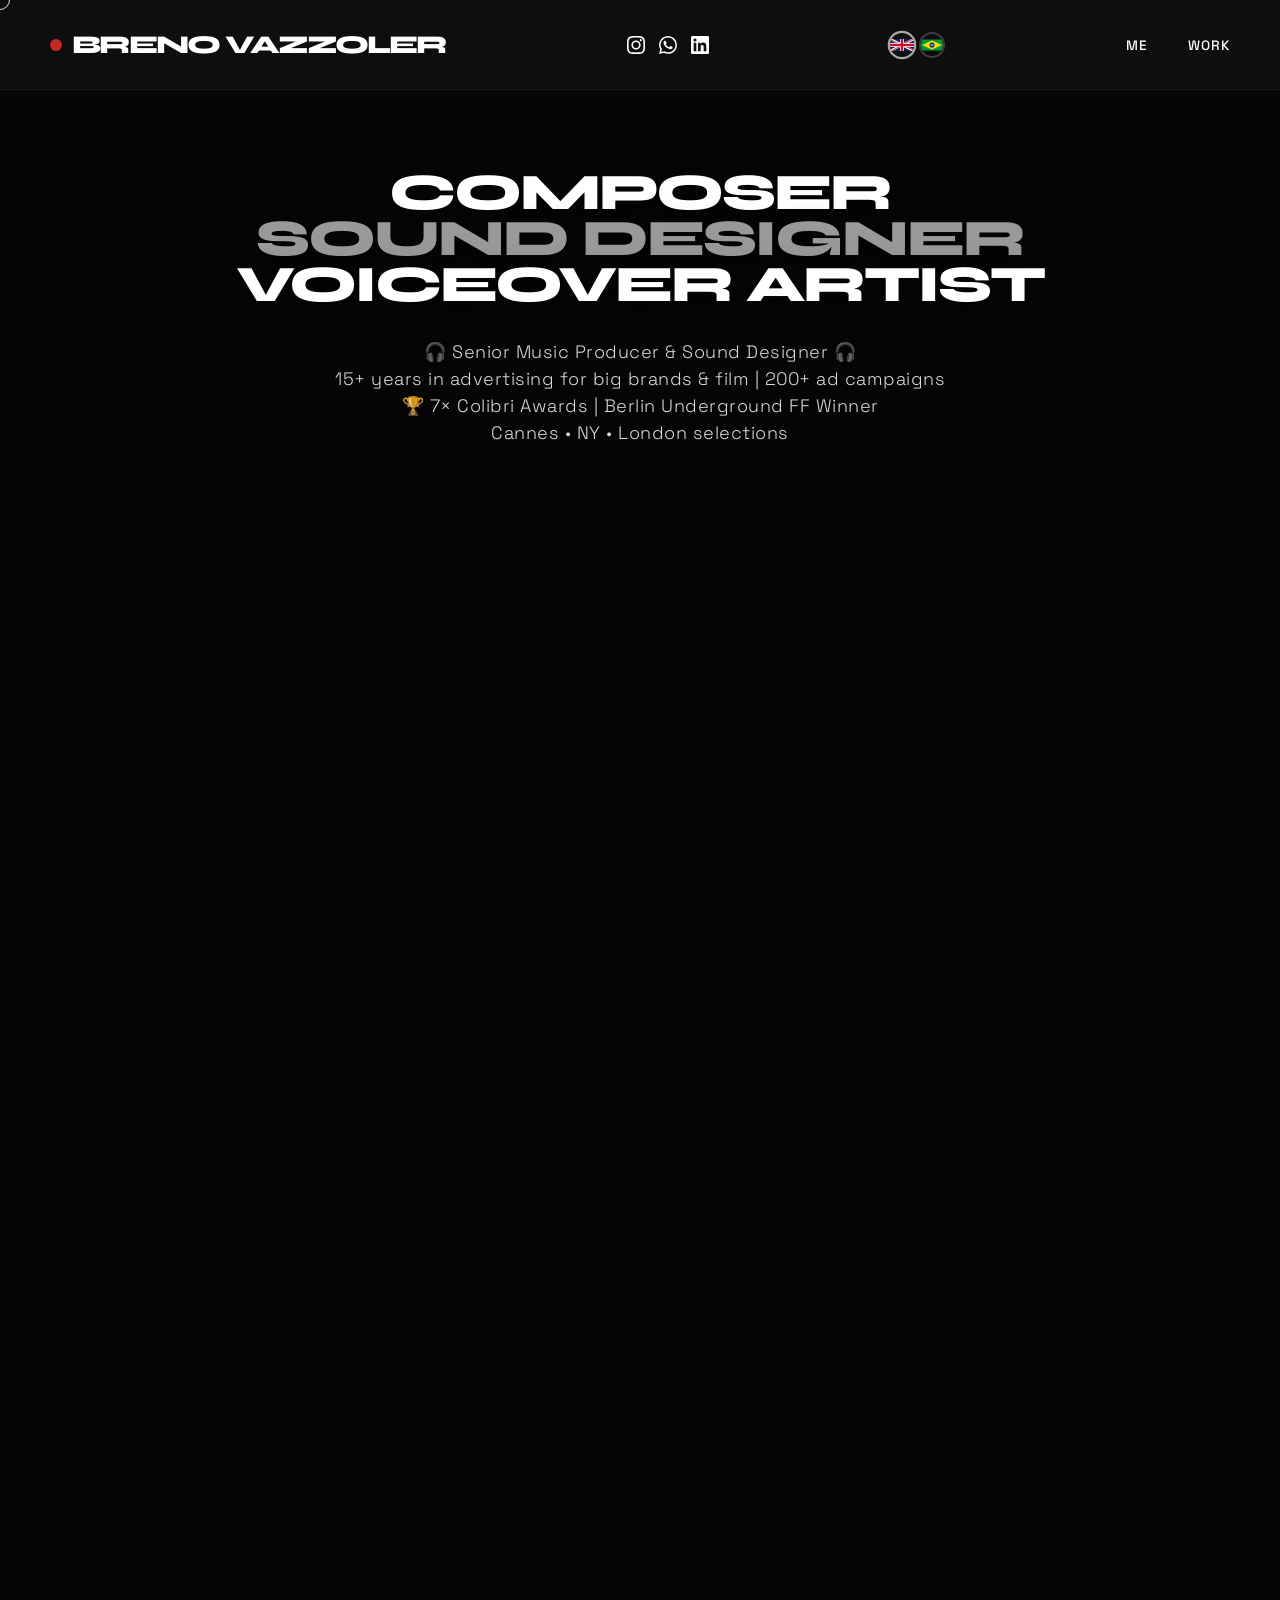
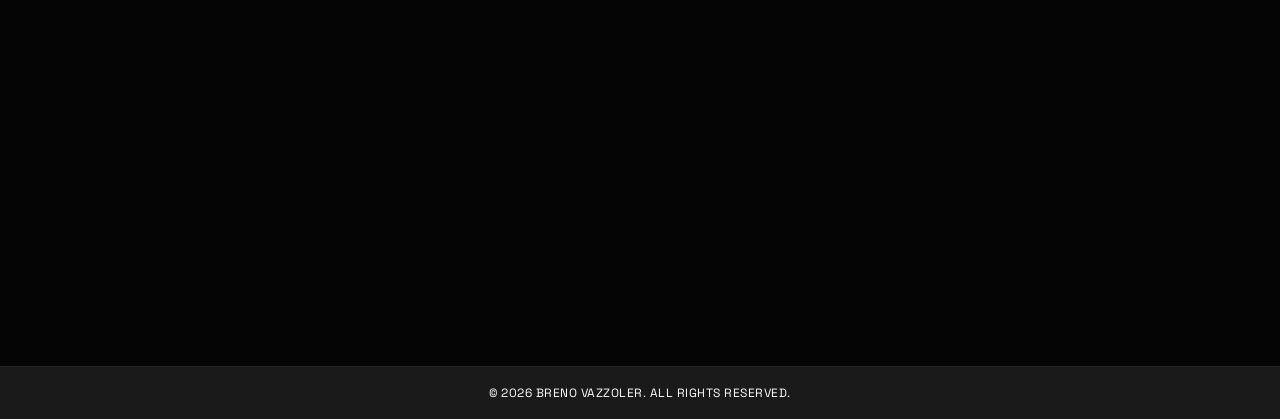
==== index.html @ ad1e0379 "3" ====
<!DOCTYPE html>
<html lang="pt-BR">

<head>
<meta charset="UTF-8">
<meta name="viewport" content="width=device-width, initial-scale=1.0">
<meta name="referrer" content="strict-origin-when-cross-origin">
<title>BRENO VAZZOLER | Work</title>


<!-- GOOGLE FONTS -->
<link rel="preconnect" href="https://fonts.googleapis.com">
<link rel="preconnect" href="https://fonts.gstatic.com" crossorigin>
<link href="https://fonts.googleapis.com/css2?family=Doto:wght@400;500;600;700&family=Space+Grotesk:wght@300;400;500&family=Syne:wght@700;800&display=swap" rel="stylesheet">

<style>

:root {
  --bg-dark: #050505;
  --bg-card: #000000;
  --primary: #AAAAAA;
  --primary-dim: #444444;
  --text-main: #f0f0f0;
  --text-muted: #888;
  --font-display: 'Syne', sans-serif;
  --font-body: 'Space Grotesk', sans-serif;
  --font-special: 'Doto', sans-serif;
  --cursor-size: 20px;
  --header-height: 90px;
  --section-gap: 80px;
}

* {
  margin: 0;
  padding: 0;
  box-sizing: border-box;
}

html { scroll-behavior: smooth; }

/* --- LOADING SCREEN --- */
#loader-screen {
  position: fixed;
  top: 0;
  left: 0;
  width: 100vw;
  height: 100vh;
  background-color: var(--bg-dark);
  z-index: 10000;
  display: flex;
  flex-direction: column;
  justify-content: center;
  align-items: center;
  gap: 20px;
  transition: opacity 0.6s ease, visibility 0.6s ease;
}

#loader-screen.hidden {
  opacity: 0;
  visibility: hidden;
  pointer-events: none;
}

.loader-title {
  font-family: var(--font-display);
  font-weight: 800;
  font-size: 2.2rem;
  letter-spacing: -1px;
  text-transform: uppercase;
  color: #ffffff;
  display: flex;
  align-items: center;
  gap: 12px;
}

.loader-sub {
  font-family: var(--font-body);
  font-size: 0.85rem;
  color: var(--text-muted);
  text-transform: uppercase;
  letter-spacing: 3px;
}

.loader-bar-wrap {
  width: 180px;
  height: 2px;
  background: rgba(255, 255, 255, 0.1);
  border-radius: 2px;
  overflow: hidden;
  position: relative;
  margin-top: 10px;
}

.loader-bar-fill {
  position: absolute;
  top: 0; left: 0;
  height: 100%;
  width: 100%;
  background: var(--primary);
  transform: translateX(-100%);
  animation: loaderProgress 1.5s ease-in-out infinite;
}

@keyframes loaderProgress {
  0% { transform: translateX(-100%); }
  50% { transform: translateX(0%); }
  100% { transform: translateX(100%); }
}

.hero-role-link {
  color: inherit;
  text-decoration: none;
  transition: color 0.3s ease, transform 0.3s ease;
  display: inline-block;
  cursor: pointer;
}
.hero-role-link:hover {
  color: var(--primary);
  transform: scale(1.05);
}
.hero-role-link.h1-alt:hover {
  color: var(--primary);
}


body {
  font-family: var(--font-body);
  background-color: var(--bg-dark);
  color: var(--text-main);
  overflow-x: hidden;
  -webkit-font-smoothing: antialiased;
}

/* --- CUSTOM CURSOR --- */
.cursor {
  position: fixed;
  top: 0; left: 0;
  width: var(--cursor-size);
  height: var(--cursor-size);
  border: 1px solid var(--text-main);
  border-radius: 50%;
  pointer-events: none;
  z-index: 9999;
  transform: translate(-50%, -50%);
  transition: width 0.3s, height 0.3s, background-color 0.3s;
  mix-blend-mode: difference;
}

.cursor.hovered {
  width: 60px; height: 60px;
  background-color: var(--text-main);
  border-color: transparent;
}

/* --- FLUID BACKGROUND CANVAS --- */
#hero {
  position: relative;
  overflow: hidden;
}
#fluid-canvas {
  position: absolute;
  top: 0; left: 0;
  width: 100%; height: 100%;
  z-index: 0;
  opacity: 0.6;
  filter: blur(60px) contrast(8);
}

/* --- HEADER --- */
header {
  position: fixed;
  top: 0; width: 100%;
  height: var(--header-height);
  padding: 0 50px;
  display: flex;
  justify-content: space-between;
  align-items: center;
  z-index: 100;
  background-color: rgba(17, 17, 17, 0.85);
  backdrop-filter: blur(10px);
  -webkit-backdrop-filter: blur(10px);
  border-bottom: 1px solid rgba(255,255,255,0.05);
}

.logo-container {
  position: relative; z-index: 2;
  text-decoration: none; color: white;
  display: flex; align-items: center; gap: 10px;
}

.logo-text {
  font-family: var(--font-display);
  font-weight: 800; font-size: 1.6rem;
  letter-spacing: -2px; text-transform: uppercase;
  line-height: 1; transition: transform 0.2s ease-out;
  position: relative; color: white;
}

.rec-dot {
  width: 12px; height: 12px;
  background-color: #C62828;
  border-radius: 50%;
  display: inline-block; flex-shrink: 0;
  animation: pulse 2s infinite;
}

@keyframes pulse {
  0%   { box-shadow: 0 0 0 0 rgba(255, 31, 31, 0.7); }
  70%  { box-shadow: 0 0 0 10px rgba(255, 31, 31, 0); }
  100% { box-shadow: 0 0 0 0 rgba(255, 31, 31, 0); }
}

nav ul {
  display: flex; list-style: none; gap: 40px;
}

nav a {
  font-family: var(--font-body);
  color: white; text-decoration: none;
  font-weight: 500; font-size: 0.85rem;
  text-transform: uppercase; letter-spacing: 1px;
  position: relative;
}

nav a::before {
  content: '';
  position: absolute;
  bottom: -5px; left: 0;
  width: 0%; height: 1px;
  background: var(--primary);
  transition: width 0.3s ease;
}

nav a:hover::before { width: 100%; }

/* --- NAV DROPDOWN (Portfolio) --- */
.nav-dropdown {
  position: relative;
}
.nav-dropdown-menu {
  position: absolute;
  top: 100%;
  left: 50%;
  min-width: 220px;
  background: rgba(10, 10, 10, 0.95);
  backdrop-filter: blur(16px);
  -webkit-backdrop-filter: blur(16px);
  border: 1px solid rgba(255,255,255,0.08);
  border-radius: 8px;
  padding: 8px 0;
  opacity: 0;
  visibility: hidden;
  transform: translateX(-50%) translateY(8px);
  transition: opacity 0.3s ease, visibility 0.3s ease, transform 0.3s ease;
  z-index: 200;
}
.nav-dropdown:hover .nav-dropdown-menu,
.nav-dropdown.open .nav-dropdown-menu {
  opacity: 1;
  visibility: visible;
  transform: translateX(-50%) translateY(0);
}
.nav-dropdown-menu a {
  display: block;
  padding: 10px 20px;
  font-family: var(--font-body);
  font-size: 0.8rem;
  text-transform: uppercase;
  letter-spacing: 1px;
  color: rgba(255,255,255,0.7);
  text-decoration: none;
  transition: color 0.3s, background 0.3s;
  white-space: nowrap;
}
.nav-dropdown-menu a:hover {
  color: #fff;
  background: rgba(255,255,255,0.06);
}
.nav-dropdown-menu a::before { display: none; }

/* --- MOBILE NAV DROPDOWN --- */
.mobile-nav-dropdown {
  position: relative;
}
.mobile-nav-dropdown-trigger {
  cursor: pointer;
 }
.mobile-nav-dropdown-menu {
  max-height: 0;
  overflow: hidden;
  transition: max-height 0.4s ease;
  padding-left: 20px;
}
.mobile-nav-dropdown.open .mobile-nav-dropdown-menu {
  max-height: 300px;
}
.mobile-nav-dropdown-menu a {
  display: block;
  font-size: 1.4rem;
  padding: 8px 0;
  opacity: 0.7;
  transition: opacity 0.3s;
}
.mobile-nav-dropdown-menu a:hover {
  opacity: 1;
}

/* --- HERO SECTION --- */
#hero {
  position: relative;
  padding-top: calc(var(--header-height) + var(--section-gap));
  padding-bottom: var(--section-gap);
  width: 100%;
  display: flex;
  align-items: center;
  justify-content: center;
  z-index: 1;
}

.hero-text {
  z-index: 2; position: relative;
  text-align: center;
  max-width: 1200px;
  padding: 0 20px;
  mix-blend-mode: exclusion;
}

h1 {
  font-family: var(--font-display);
  font-size: 3.2rem; line-height: 0.9;
  font-weight: 800; text-transform: uppercase;
  color: white;
  text-shadow: 0 10px 30px rgba(0,0,0,0.5);
  transform-style: preserve-3d;
  perspective: 1000px;
  letter-spacing: -2px;
}

.h1-alt {
  color: #999999;
}

.doto-text {
  font-family: var(--font-special);
  font-size: 3.5rem; display: block;
  margin-top: 10px; color: var(--primary);
  letter-spacing: 2px; font-weight: 500;
}

.hero-sub {
  margin-top: 30px;
  font-family: var(--font-body);
  font-size: 1.125rem;
  color: rgba(255,255,255,0.85);
  font-weight: 300;
  letter-spacing: 0.5px;
  line-height: 1.5;
  text-align: center;
  text-transform: none;
}

/* --- VIDEO GRID (4 QUADRANTS) --- */
#video-grid {
  position: relative; z-index: 2;
  background: black; width: 100%;
}

.grid-container {
  display: grid;
  grid-template-columns: 1fr 1fr;
  grid-template-rows: 1fr 1fr;
  gap: 0;
  width: 100%;
}

/* Quadrant containers */
.quadrant {
  display: grid;
  overflow: hidden;
}
.quadrant-large {
  grid-template-columns: 1fr;
  grid-template-rows: 1fr;
}
.quadrant-small-grid {
  grid-template-columns: 1fr 1fr;
  grid-template-rows: 1fr 1fr;
  gap: 0;
}

.grid-item {
  position: relative;
  width: 100%;
  aspect-ratio: 16 / 9;
  background: #080808;
  overflow: hidden;
  border: none;
}

.grid-item-large { aspect-ratio: 16 / 9; }

/* Iframe styling */
.grid-item iframe,
.grid-item video {
  width: 100%; height: 100%;
  border: none;
  opacity: 0.7;
  transition: opacity 0.4s ease, transform 0.6s ease;
  filter: grayscale(100%);
  pointer-events: none;
  object-fit: cover;
}

.grid-item:hover iframe,
.grid-item:hover video {
  opacity: 1;
  filter: grayscale(0%);
  transform: scale(1.05);
}

/* Play overlay */
.play-overlay {
  position: absolute;
  top: 0; left: 0;
  width: 100%; height: 100%;
  display: flex;
  align-items: center;
  justify-content: center;
  background: rgba(0,0,0,0.3);
  opacity: 0;
  transition: opacity 0.4s ease;
  z-index: 5;
  cursor: pointer;
}

.grid-item:hover .play-overlay,
.grid-item.playing:hover .play-overlay {
  opacity: 1;
}

.grid-item.playing .play-overlay {
  opacity: 0;
  pointer-events: none;
}

.grid-item.playing:hover .play-overlay {
  opacity: 0;
  pointer-events: none;
}

/* Video controls — only visible after play click */
.video-controls {
  position: absolute;
  bottom: 0; left: 0;
  width: 100%;
  display: flex;
  align-items: center;
  gap: 6px;
  padding: 6px 10px;
  background: linear-gradient(transparent, rgba(0,0,0,0.85));
  z-index: 6;
  opacity: 0;
  pointer-events: none;
  transition: opacity 0.4s ease;
  box-sizing: border-box;
}

/* --- VIDEO FULLSCREEN OVERLAY --- */
.video-fullscreen-overlay {
  position: fixed;
  top: 0; left: 0;
  width: 100vw; height: 100vh;
  background: rgba(0, 0, 0, 0.92);
  z-index: 9999;
  display: flex;
  align-items: center;
  justify-content: center;
  opacity: 0;
  visibility: hidden;
  transition: opacity 0.5s ease, visibility 0.5s ease;
  backdrop-filter: blur(8px);
  -webkit-backdrop-filter: blur(8px);
}

.video-fullscreen-overlay.active {
  opacity: 1;
  visibility: visible;
}

.video-fullscreen-overlay video {
  max-width: 95vw;
  max-height: 90vh;
  width: auto;
  height: auto;
  aspect-ratio: 16 / 9;
  object-fit: contain;
  filter: none;
  opacity: 1;
  transform: none;
  border-radius: 8px;
  box-shadow: 0 0 60px rgba(0,0,0,0.8);
}

.video-fullscreen-controls {
  position: absolute;
  bottom: 30px;
  left: 50%;
  transform: translateX(-50%);
  display: flex;
  align-items: center;
  gap: 12px;
  padding: 10px 20px;
  background: rgba(0,0,0,0.7);
  border-radius: 50px;
  z-index: 10000;
}

.video-fullscreen-controls .vc-btn {
  background: none;
  border: none;
  cursor: pointer;
  display: flex;
  align-items: center;
  justify-content: center;
}

.video-fullscreen-controls .vc-time {
  color: #fff;
  font-size: 0.85rem;
  font-family: var(--font-body);
  min-width: 40px;
}

.video-fullscreen-controls .vc-progress {
  width: 200px;
  height: 4px;
  background: rgba(255,255,255,0.2);
  border-radius: 2px;
  cursor: pointer;
  position: relative;
}

.video-fullscreen-controls .vc-progress-bar {
  width: 100%;
  height: 100%;
  border-radius: 2px;
  overflow: hidden;
}

.video-fullscreen-controls .vc-progress-fill {
  height: 100%;
  background: #fff;
  border-radius: 2px;
  width: 0%;
  transition: width 0.1s linear;
}

.video-fullscreen-close {
  position: absolute;
  top: 20px;
  right: 25px;
  width: 44px;
  height: 44px;
  background: rgba(255,255,255,0.1);
  border: 1px solid rgba(255,255,255,0.2);
  border-radius: 50%;
  display: flex;
  align-items: center;
  justify-content: center;
  cursor: pointer;
  z-index: 10001;
  transition: background 0.3s ease;
}

.video-fullscreen-close:hover {
  background: rgba(255,255,255,0.25);
}

.video-fullscreen-close svg {
  width: 20px;
  height: 20px;
}

.video-fullscreen-info {
  position: absolute;
  top: 20px;
  left: 25px;
  z-index: 10001;
}

.video-fullscreen-info .grid-title {
  color: #fff;
  font-family: var(--font-display);
  font-size: 1.2rem;
  font-weight: 600;
}

.video-fullscreen-info .grid-cat {
  color: rgba(255,255,255,0.5);
  font-size: 0.8rem;
  margin-top: 4px;
}

@media (max-width: 600px) {
  .video-fullscreen-controls .vc-progress {
    width: 120px;
  }
  .video-fullscreen-overlay video {
    max-width: 100vw;
    max-height: 80vh;
    border-radius: 0;
  }
}

/* --- ABOUT SECTION --- */
.about-section {
  padding: 80px 40px;
  background: #0a0a0a;
}

.about-container {
  max-width: 1200px;
  margin: 0 auto;
  display: flex;
  align-items: center;
  gap: 50px;
}

.about-photo {
  flex-shrink: 0;
  width: 280px;
}

.about-photo img {
  width: 100%;
  border-radius: 16px;
  display: block;
  filter: grayscale(40%);
  transition: filter 0.5s ease;
}

.about-photo img:hover {
  filter: grayscale(0%);
}

.about-text {
  flex: 1;
  color: #bbb;
  font-family: var(--font-body);
  font-size: 0.95rem;
  line-height: 1.75;
}

.about-text p {
  margin-bottom: 18px;
}

.about-text p:first-child {
  color: #fff;
  font-family: var(--font-display);
  font-size: 1.4rem;
  font-weight: 600;
  margin-bottom: 24px;
}

@media (max-width: 900px) {
  .about-container {
    flex-direction: column;
    align-items: center;
    text-align: center;
    gap: 30px;
    padding: 0;
  }
  .about-photo {
    width: 220px;
  }
  .about-text p:first-child {
    font-size: 1.2rem;
  }
}

@media (max-width: 600px) {
  .about-section {
    padding: 50px 20px;
  }
  .about-photo {
    width: 180px;
  }
  .about-text {
    font-size: 0.88rem;
  }
}

.grid-item.playing .video-controls,
.grid-item.playing:hover .video-controls {
  opacity: 1;
  pointer-events: auto;
}

.vc-btn {
  background: none;
  border: none;
  cursor: pointer;
  padding: 2px;
  display: flex;
  align-items: center;
  justify-content: center;
  flex-shrink: 0;
}

.vc-time {
  font-family: 'Helvetica Neue', Helvetica, Arial, sans-serif;
  font-size: 11px;
  color: #ccc;
  white-space: nowrap;
  min-width: 32px;
  flex-shrink: 0;
  user-select: none;
}

.vc-progress {
  flex: 1;
  height: 20px;
  display: flex;
  align-items: center;
  cursor: pointer;
}

.vc-progress-bar {
  width: 100%;
  height: 4px;
  background: rgba(255,255,255,0.25);
  border-radius: 2px;
  overflow: hidden;
  transition: height 0.15s ease;
}

.vc-progress:hover .vc-progress-bar {
  height: 6px;
}

.vc-progress-fill {
  height: 100%;
  width: 0%;
  background: #fff;
  border-radius: 2px;
  transition: width 0.1s linear;
}

.grid-info {
  position: absolute;
  bottom: 0; left: 0;
  width: 100%;
  padding: 20px;
  background: linear-gradient(to top, rgba(0,0,0,0.9), transparent);
  opacity: 0;
  transform: translateY(10px);
  transition: all 0.3s ease;
  pointer-events: none;
  z-index: 10;
}

.grid-item:hover .grid-info {
  opacity: 1;
  transform: translateY(0);
}

.grid-title {
  font-family: var(--font-display);
  color: white;
  font-size: 1.2rem;
  text-transform: uppercase;
}

.grid-cat {
  font-family: var(--font-body);
  color: var(--primary);
  font-size: 0.8rem;
  text-transform: uppercase;
  margin-top: 5px;
}


/* --- CONTACT FORM SECTION --- */
#contact {
  padding: 100px 10% 60px;
  background: #000000;
  position: relative; z-index: 2;
  border-top: 1px solid #111;
}

.contact-form-container {
  max-width: 600px;
  margin: 0 auto;
}

.contact-form-container h2 {
  font-family: var(--font-special);
  font-size: 4rem;
  margin-bottom: 50px;
  text-align: center;
  text-transform: uppercase;
  letter-spacing: -1px;
  color: var(--primary);
}

.contact-info {
  display: flex;
  justify-content: center;
  gap: 60px;
  margin-bottom: 50px;
  flex-wrap: wrap;
}

.contact-card { text-align: center; }

.contact-card .contact-name {
  font-family: var(--font-display);
  font-weight: 800; font-size: 1.2rem;
  text-transform: uppercase;
  color: white; letter-spacing: -0.5px;
}

.contact-card .contact-role {
  font-family: var(--font-display);
  font-weight: 700; font-size: 0.85rem;
  text-transform: uppercase;
  color: var(--primary);
  letter-spacing: 1px; margin-top: 4px;
}

.contact-card .contact-detail {
  font-family: var(--font-body);
  font-weight: 400; font-size: 0.9rem;
  color: rgba(255,255,255,0.7);
  margin-top: 6px; line-height: 1.6;
}

.contact-card .contact-detail a {
  color: rgba(255,255,255,0.7);
  text-decoration: none; transition: color 0.3s;
}

.contact-card .contact-detail a:hover { color: white; }

.form-group { margin-bottom: 20px; }

.form-input, .form-textarea {
  width: 100%;
  background: #111;
  border: 1px solid #333;
  color: white;
  padding: 15px 20px;
  font-family: var(--font-body);
  font-size: 1rem;
  transition: all 0.3s;
  outline: none;
}

.form-input:focus, .form-textarea:focus {
  border-color: var(--primary);
  background: #0a0a0a;
}

.form-textarea {
  resize: vertical;
  min-height: 150px;
}

.btn-submit {
  width: 100%;
  padding: 18px;
  background: transparent;
  border: 1px solid var(--primary);
  color: white;
  font-family: var(--font-display);
  font-size: 1.1rem;
  text-transform: uppercase;
  letter-spacing: 2px;
  cursor: pointer;
  transition: all 0.3s;
  margin-top: 10px;
}

.btn-submit:hover {
  background: var(--primary);
  color: black;
  box-shadow: 0 0 30px var(--primary-dim);
}

/* --- VOICEOVER / AUDIO PLAYER --- */
#voiceover {
  padding: 100px 10% 80px;
  background: #111111;
  position: relative; z-index: 2;
}

.voiceover-container {
  max-width: 900px;
  margin: 0 auto;
}

.section-title {
  font-family: var(--font-display);
  font-size: 3rem;
  font-weight: 800;
  color: #fff;
  text-transform: uppercase;
  letter-spacing: -1px;
  margin-bottom: 50px;
  text-align: center;
}

.title-alt {
  color: var(--primary);
}

.audio-player-list {
  display: flex;
  flex-direction: column;
  gap: 0;
}

.audio-track {
  display: flex;
  align-items: center;
  gap: 16px;
  padding: 16px 20px;
  border-bottom: 1px solid rgba(255,255,255,0.06);
  transition: background 0.3s ease;
  cursor: pointer;
  position: relative;
}

.audio-track:hover {
  background: rgba(255,255,255,0.04);
}

.audio-track.playing {
  background: rgba(255,255,255,0.06);
}

.audio-track-number {
  font-family: var(--font-display);
  font-size: 0.8rem;
  color: rgba(255,255,255,0.3);
  min-width: 28px;
  font-weight: 600;
}

.audio-track.playing .audio-track-number {
  color: var(--primary);
}

.audio-track-info {
  flex: 1;
  min-width: 0;
}

.audio-track-title {
  font-family: var(--font-display);
  font-size: 1rem;
  font-weight: 600;
  color: #fff;
  white-space: nowrap;
  overflow: hidden;
  text-overflow: ellipsis;
  transition: color 0.3s ease;
}

.audio-track:hover .audio-track-title {
  color: var(--primary);
}

.audio-track.playing .audio-track-title {
  color: var(--primary);
}

.audio-track-cat {
  font-size: 0.75rem;
  color: rgba(255,255,255,0.4);
  margin-top: 2px;
}

.audio-track-controls {
  flex-shrink: 0;
}

.audio-btn-play {
  background: none;
  border: none;
  cursor: pointer;
  display: flex;
  align-items: center;
  justify-content: center;
  width: 36px;
  height: 36px;
  border-radius: 50%;
  transition: background 0.3s ease, transform 0.2s ease;
}

.audio-btn-play:hover {
  background: rgba(255,255,255,0.1);
  transform: scale(1.1);
}

.audio-track-progress-wrap {
  flex: 0 0 160px;
}

.audio-track-progress-bar {
  width: 100%;
  height: 3px;
  background: rgba(255,255,255,0.1);
  border-radius: 2px;
  overflow: hidden;
  cursor: pointer;
}

.audio-track-progress-fill {
  height: 100%;
  background: var(--primary);
  border-radius: 2px;
  width: 0%;
  transition: width 0.1s linear;
}

.audio-track-time {
  font-size: 0.75rem;
  color: rgba(255,255,255,0.4);
  min-width: 38px;
  text-align: right;
  font-variant-numeric: tabular-nums;
}

/* Demoreel section anchor */
#demoreel {
  scroll-margin-top: var(--header-height);
}

@media (max-width: 768px) {
  #voiceover {
    padding: 60px 4% 50px;
  }
  #voiceover .section-title {
    font-size: 1.4rem;
    margin-bottom: 30px;
  }
  #voiceover .voiceover-container {
    max-width: 100%;
  }
  .audio-track {
    padding: 10px 10px;
    gap: 8px;
  }
  .audio-track-number {
    display: none;
  }
  .audio-track-title {
    font-size: 0.82rem;
  }
  .audio-track-cat {
    font-size: 0.65rem;
  }
  .audio-btn-play {
    width: 30px;
    height: 30px;
  }
  .audio-btn-play svg {
    width: 16px;
    height: 16px;
  }
  .audio-track-progress-wrap {
    flex: 0 0 60px;
  }
  .audio-track-progress-bar {
    height: 2px;
  }
  .audio-track-time {
    font-size: 0.65rem;
    min-width: 32px;
  }
  .hamburger {
    padding: 8px;
    min-width: 38px;
    min-height: 38px;
    gap: 5px;
  }
  .hamburger span {
    width: 22px;
    height: 2px;
  }
  .hamburger.open span:nth-child(1) { transform: translateY(7px) rotate(45deg); }
  .hamburger.open span:nth-child(3) { transform: translateY(-7px) rotate(-45deg); }
  .mobile-nav a {
    font-size: 1.4rem !important;
  }
  .mobile-nav-dropdown-menu a {
    font-size: 1rem !important;
  }
}

/* --- FOOTER --- */
footer {
  position: relative; z-index: 2;
  background: #1a1a1a;
  padding: 18px 50px;
  display: flex;
  justify-content: center;
  align-items: center;
  width: 100%;
  border-top: 1px solid rgba(255,255,255,0.05);
}

footer p {
  font-family: var(--font-body);
  font-size: 0.75rem;
  color: white;
  letter-spacing: 0.5px;
  text-transform: uppercase;
  font-weight: 400;
}

/* Header Social Icons */
.header-social {
  display: flex;
  align-items: center;
  gap: 14px;
}
.header-social a {
  color: rgba(255,255,255,0.6);
  transition: color 0.3s ease, transform 0.2s ease;
  display: flex;
  align-items: center;
  justify-content: center;
}
.header-social a:hover {
  color: var(--primary);
  transform: scale(1.15);
}

/* Language Switcher */
.lang-switch {
  display: flex;
  align-items: center;
  gap: 4px;
}
.lang-switch button {
  background: none;
  border: 2px solid rgba(255,255,255,0.2);
  border-radius: 50%;
  width: 26px;
  height: 26px;
  cursor: pointer;
  overflow: hidden;
  padding: 0;
  display: flex;
  align-items: center;
  justify-content: center;
  transition: border-color 0.3s ease, transform 0.2s ease;
}
.lang-switch button:hover,
.lang-switch button.active {
  border-color: var(--primary);
  transform: scale(1.1);
}
.lang-switch button.active {
  border-color: var(--primary);
}
.lang-switch button svg {
  width: 22px;
  height: 22px;
  border-radius: 50%;
}

/* Mobile header scaling */
@media (max-width: 900px) {
  .header-social { gap: 12px; }
  .header-social a svg { width: 16px; height: 16px; }
}
@media (max-width: 600px) {
  .logo-text { font-size: 1rem !important; letter-spacing: -1px; }
  .logo-container { gap: 6px; }
  .rec-dot { width: 8px; height: 8px; }
  .header-social { gap: 8px; }
  .header-social a svg { width: 14px; height: 14px; }
}
@media (max-width: 600px) {
  .lang-switch button {
    width: 22px;
    height: 22px;
  }
  .lang-switch button svg {
    width: 18px;
    height: 18px;
  }
}

/* Footer Social Icons */
.footer-social {
  display: flex;
  align-items: center;
  gap: 16px;
  margin-right: 20px;
}
.footer-social a {
  color: rgba(255,255,255,0.5);
  transition: color 0.3s ease;
  display: flex;
  align-items: center;
}
.footer-social a:hover {
  color: white;
}

/* --- CONTACT SECTION --- */
.contact-section {
  padding: 100px 10% 80px;
  background: #0a0a0a;
  position: relative;
  z-index: 2;
}

.contact-container {
  max-width: 700px;
  margin: 0 auto;
}

.contact-form {
  display: flex;
  flex-direction: column;
  gap: 20px;
}

.contact-row {
  display: flex;
  gap: 20px;
}

.contact-field {
  display: flex;
  flex-direction: column;
  gap: 6px;
  flex: 1;
}

.contact-field label {
  font-family: var(--font-body);
  font-size: 0.75rem;
  color: rgba(255,255,255,0.5);
  text-transform: uppercase;
  letter-spacing: 1px;
}

.contact-field input,
.contact-field textarea {
  background: rgba(255,255,255,0.05);
  border: 1px solid rgba(255,255,255,0.1);
  border-radius: 6px;
  padding: 12px 16px;
  font-family: var(--font-body);
  font-size: 0.95rem;
  color: white;
  outline: none;
  transition: border-color 0.3s ease;
  resize: vertical;
}

.contact-field input:focus,
.contact-field textarea:focus {
  border-color: var(--primary);
}

.contact-field input::placeholder,
.contact-field textarea::placeholder {
  color: rgba(255,255,255,0.25);
}

.btn-submit {
  align-self: flex-start;
  background: var(--primary);
  color: #fff;
  border: none;
  padding: 12px 36px;
  border-radius: 6px;
  font-family: var(--font-display);
  font-size: 0.9rem;
  font-weight: 700;
  text-transform: uppercase;
  letter-spacing: 1px;
  cursor: pointer;
  transition: background 0.3s ease, transform 0.2s ease;
}

.btn-submit:hover {
  background: #e63946;
  transform: translateY(-1px);
}

@media (max-width: 768px) {
  .contact-row {
    flex-direction: column;
    gap: 20px;
  }
  .header-social {
    gap: 10px;
  }
  .header-social a svg {
    width: 16px;
    height: 16px;
  }
}

/* --- SCROLL REVEAL --- */
.reveal {
  opacity: 0;
  transform: translateY(30px);
  transition: opacity 0.6s ease, transform 0.6s ease;
}

.reveal.visible {
  opacity: 1;
  transform: translateY(0);
}



/* --- HAMBURGER (mobile) --- */
.hamburger {
  display: none;
  flex-direction: column;
  gap: 6px;
  background: none;
  border: none;
  padding: 10px;
  cursor: pointer;
  z-index: 1001;
  position: relative;
  touch-action: manipulation;
  min-width: 44px;
  min-height: 44px;
  align-items: center;
  justify-content: center;
}

.hamburger span {
  display: block;
  width: 28px;
  height: 2px;
  background: white;
  transition: transform 0.3s, opacity 0.3s;
  border-radius: 2px;
}

.hamburger.open span:nth-child(1) { transform: translateY(8px) rotate(45deg); }
.hamburger.open span:nth-child(2) { opacity: 0; }
.hamburger.open span:nth-child(3) { transform: translateY(-8px) rotate(-45deg); }

/* Mobile Nav Overlay */
.mobile-nav {
  position: fixed;
  inset: 0;
  background: rgba(5, 5, 5, 0.97);
  backdrop-filter: blur(20px);
  -webkit-backdrop-filter: blur(20px);
  z-index: 999;
  display: flex;
  flex-direction: column;
  align-items: center;
  justify-content: center;
  gap: 40px;
  opacity: 0;
  visibility: hidden;
  transition: opacity 0.4s ease, visibility 0.4s ease;
}

.mobile-nav.open {
  opacity: 1;
  visibility: visible;
}

.mobile-nav a {
  font-family: var(--font-display);
  font-size: 2.5rem;
  font-weight: 800;
  text-transform: uppercase;
  color: white;
  text-decoration: none;
  letter-spacing: -1px;
  transition: color 0.3s, transform 0.3s;
  padding: 10px 20px;
}

.mobile-nav a:hover,
.mobile-nav a:active { color: var(--primary); transform: scale(1.05); }

/* --- RESPONSIVE --- */

@media (max-width: 900px) {
  header {
    padding: 16px 20px;
    padding-left: max(20px, env(safe-area-inset-left));
    padding-right: max(20px, env(safe-area-inset-right));
    z-index: 1001;
  }
  nav { display: none; }
  .hamburger { display: flex; }
  .logo-text { font-size: 1.3rem; }
  .rec-dot { width: 10px; height: 10px; }

  .hero-sub { font-size: 1rem; margin-top: 20px; }
  h1 { font-size: 2.5rem; }

  .contact-info {
    flex-direction: column;
    gap: 25px;
    align-items: center;
  }
  #contact { padding: 70px 6% 50px; }

  .mobile-nav a { font-size: 2rem; }

  .grid-container {
    grid-template-columns: 1fr;
    grid-template-rows: auto;
  }
  .quadrant-small-grid {
    grid-template-columns: 1fr 1fr;
    grid-template-rows: auto auto;
  }
}

@media (max-width: 600px) {
  header {
    padding: 14px 16px;
    padding-left: max(16px, env(safe-area-inset-left));
    padding-right: max(16px, env(safe-area-inset-right));
  }

  #hero {
    padding-top: calc(var(--header-height) + 40px);
    padding-bottom: 40px;
  }
  h1 { font-size: 1.8rem; }
  .hero-sub { font-size: 0.8rem; margin-top: 15px; }

  .contact-form-container h2 { font-size: 4rem; }

  .contact-card .contact-name { font-size: 1.2rem; }
  .contact-card .contact-role { font-size: 0.85rem; }
  .contact-card .contact-detail { font-size: 0.9rem; }

  .form-input, .form-textarea {
    padding: 14px 16px;
    font-size: 16px;
  }

  .btn-submit {
    padding: 16px;
    touch-action: manipulation;
    min-height: 52px;
  }

  #contact {
    padding: 60px 5% 40px;
    padding-bottom: max(40px, env(safe-area-inset-bottom));
  }

  .mobile-nav a { font-size: 1.8rem; }
  .mobile-nav { gap: 30px; }

  .quadrant-small-grid {
    grid-template-columns: 1fr;
    grid-template-rows: auto;
  }
}

@media (max-width: 380px) {
}

@media (prefers-reduced-motion: reduce) {
  .rec-dot { animation: none; }
  .mobile-nav { transition: none; }
  .hamburger span { transition: none; }
}

/* Touch device improvements */
@media (hover: none) and (pointer: coarse) {
  .grid-item iframe, .grid-item video { opacity: 0.85; filter: grayscale(60%); }
  .grid-info { opacity: 1; transform: translateY(0); }
  .btn-submit:active { background: var(--primary); color: black; }
  .form-input, .form-textarea { font-size: 16px; }
  nav a::before { display: none; }
}

</style>
</head>

<body>

<!-- LOADING SCREEN -->
<div id="loader-screen">
  <div class="loader-title">
    <span class="rec-dot"></span>
    BRENO VAZZOLER
  </div>
  <div class="loader-sub" data-i18n="loader_text">Loading Experience...</div>
  <div class="loader-bar-wrap">
    <div class="loader-bar-fill"></div>
  </div>
</div>

<div class="cursor" id="cursor"></div>

<!-- Mobile Nav Overlay -->
<nav class="mobile-nav" id="mobile-nav" aria-label="Navegação mobile">
  <a href="#about" onclick="closeMobileNav()" data-i18n="nav_me">ME</a>
  <div class="mobile-nav-dropdown">
    <a href="#" class="mobile-nav-dropdown-trigger" onclick="this.parentElement.classList.toggle('open'); return false;" data-i18n="nav_work">WORK</a>
    <div class="mobile-nav-dropdown-menu">
      <a href="#video-grid" onclick="closeMobileNav()" data-i18n="nav_soundtrack">Original Soundtrack</a>
      <a href="#voiceover" onclick="closeMobileNav()" data-i18n="nav_voiceover">Voiceover</a>
      <a href="#demoreel" onclick="closeMobileNav()" data-i18n="nav_sounddesign">Sound Design</a>
    </div>
  </div>
</nav>

<header>
  <a href="index.html" class="logo-container" data-hover id="logo-link">
    <span class="rec-dot"></span>
    <div class="logo-text">BRENO VAZZOLER</div>
  </a>
  <div class="header-social">
    <a href="https://www.instagram.com/brenovazzoler/" target="_blank" rel="noopener" aria-label="Instagram" data-hover>
      <svg viewBox="0 0 24 24" fill="white" width="18" height="18"><path d="M12 2.163c3.204 0 3.584.012 4.85.07 3.252.148 4.771 1.691 4.919 4.919.058 1.265.069 1.645.069 4.849 0 3.205-.012 3.584-.069 4.849-.149 3.225-1.664 4.771-4.919 4.919-1.266.058-1.644.07-4.85.07-3.204 0-3.584-.012-4.849-.07-3.26-.149-4.771-1.699-4.919-4.92-.058-1.265-.07-1.644-.07-4.849 0-3.204.013-3.583.07-4.849.149-3.227 1.664-4.771 4.919-4.919 1.266-.057 1.645-.069 4.849-.069zM12 0C8.741 0 8.333.014 7.053.072 2.695.272.273 2.69.073 7.052.014 8.333 0 8.741 0 12c0 3.259.014 3.668.072 4.948.2 4.358 2.618 6.78 6.98 6.98C8.333 23.986 8.741 24 12 24c3.259 0 3.668-.014 4.948-.072 4.354-.2 6.782-2.618 6.979-6.98.059-1.28.073-1.689.073-4.948 0-3.259-.014-3.667-.072-4.947-.196-4.354-2.617-6.78-6.979-6.98C15.668.014 15.259 0 12 0zm0 5.838a6.162 6.162 0 100 12.324 6.162 6.162 0 000-12.324zM12 16a4 4 0 110-8 4 4 0 010 8zm6.406-11.845a1.44 1.44 0 100 2.881 1.44 1.44 0 000-2.881z"/></svg>
    </a>
    <a href="https://wa.me/351934168614" target="_blank" rel="noopener" aria-label="WhatsApp" data-hover>
      <svg viewBox="0 0 24 24" fill="white" width="18" height="18"><path d="M17.472 14.382c-.297-.149-1.758-.867-2.03-.967-.273-.099-.471-.148-.67.15-.197.297-.767.966-.94 1.164-.173.199-.347.223-.644.075-.297-.15-1.255-.463-2.39-1.475-.883-.788-1.48-1.761-1.653-2.059-.173-.297-.018-.458.13-.606.134-.133.298-.347.446-.52.149-.174.198-.298.298-.497.099-.198.05-.371-.025-.52-.075-.149-.669-1.612-.916-2.207-.242-.579-.487-.5-.669-.51-.173-.008-.371-.01-.57-.01-.198 0-.52.074-.792.372-.272.297-1.04 1.016-1.04 2.479 0 1.462 1.065 2.875 1.213 3.074.149.198 2.096 3.2 5.077 4.487.709.306 1.262.489 1.694.625.712.227 1.36.195 1.871.118.571-.085 1.758-.719 2.006-1.413.248-.694.248-1.289.173-1.413-.074-.124-.272-.198-.57-.347m-5.421 7.403h-.004a9.87 9.87 0 01-5.031-1.378l-.361-.214-3.741.982.998-3.648-.235-.374a9.86 9.86 0 01-1.51-5.26c.001-5.45 4.436-9.884 9.888-9.884 2.64 0 5.122 1.03 6.988 2.898a9.825 9.825 0 012.893 6.994c-.003 5.45-4.437 9.884-9.885 9.884m8.413-18.297A11.815 11.815 0 0012.05 0C5.495 0 .16 5.335.157 11.892c0 2.096.547 4.142 1.588 5.945L.057 24l6.305-1.654a11.882 11.882 0 005.683 1.448h.005c6.554 0 11.89-5.335 11.893-11.893a11.821 11.821 0 00-3.48-8.413z"/></svg>
    </a>
    <a href="https://www.linkedin.com/in/brenovazzoler" target="_blank" rel="noopener" aria-label="LinkedIn" data-hover>
      <svg viewBox="0 0 24 24" fill="white" width="18" height="18"><path d="M20.447 20.452h-3.554v-5.569c0-1.328-.027-3.037-1.852-3.037-1.853 0-2.136 1.445-2.136 2.939v5.667H9.351V9h3.414v1.561h.046c.477-.9 1.637-1.85 3.37-1.85 3.601 0 4.267 2.37 4.267 5.455v6.286zM5.337 7.433a2.062 2.062 0 01-2.063-2.065 2.064 2.064 1 112.063 2.065zm1.782 13.019H3.555V9h3.564v11.452zM22.225 0H1.771C.792 0 0 .774 0 1.729v20.542C0 23.227.792 24 1.771 24h20.451C23.2 24 24 23.227 24 22.271V1.729C24 .774 23.2 0 22.222 0h.003z"/></svg>
    </a>
  </div>
  <div class="lang-switch">
    <button class="lang-btn active" data-lang="en" aria-label="English" title="English">
      <svg viewBox="0 0 60 30" xmlns="http://www.w3.org/2000/svg">
        <clipPath id="s"><path d="M0,0 v30 h60 v-30 z"/></clipPath>
        <clipPath id="t"><path d="M30,15 h30 v15 z v15 h-30 z h-30 v-15 z v-15 h30 z"/></clipPath>
        <g clip-path="url(#s)">
          <path d="M0,0 v30 h60 v-30 z" fill="#012169"/>
          <path d="M0,0 L60,30 M60,0 L0,30" stroke="#fff" stroke-width="6"/>
          <path d="M0,0 L60,30 M60,0 L0,30" clip-path="url(#t)" stroke="#C8102E" stroke-width="4"/>
          <path d="M30,0 v30 M0,15 h60" stroke="#fff" stroke-width="10"/>
          <path d="M30,0 v30 M0,15 h60" stroke="#C8102E" stroke-width="6"/>
        </g>
      </svg>
    </button>
    <button class="lang-btn" data-lang="pt" aria-label="Português" title="Português">
      <svg viewBox="0 0 60 30" xmlns="http://www.w3.org/2000/svg">
        <!-- Fundo verde -->
        <rect width="60" height="30" fill="#009C3B"/>
        <!-- Losango amarelo -->
        <path d="M30,3 L57,15 L30,27 L3,15 Z" fill="#FFDF00"/>
        <!-- Círculo azul -->
        <circle cx="30" cy="15" r="7" fill="#002776"/>
        <!-- Faixa branca -->
        <path d="M24,15 Q30,12 36,15 Q30,18 24,15" fill="white"/>
      </svg>
    </button>
  </div>
  <nav aria-label="Navegação principal">
    <ul>
      <li><a href="#about" data-hover data-i18n="nav_me">ME</a></li>
      <li class="nav-dropdown">
        <a href="#" data-hover class="nav-dropdown-trigger" data-i18n="nav_work">WORK</a>
        <div class="nav-dropdown-menu">
          <a href="#video-grid" data-hover data-i18n="nav_soundtrack">Original Soundtrack</a>
          <a href="#voiceover" data-hover data-i18n="nav_voiceover">Voiceover</a>
          <a href="#demoreel" data-hover data-i18n="nav_sounddesign">Sound Design</a>
        </div>
      </li>
    </ul>
  </nav>

  <button class="hamburger" id="hamburger" aria-label="Abrir menu" aria-expanded="false">
    <span></span><span></span><span></span>
  </button>

</header>

<!-- HERO SECTION -->
<section id="hero">
  <canvas id="fluid-canvas"></canvas>
  <div class="hero-text">
    <h1 id="main-title">
      <a href="#video-grid" class="hero-role-link" data-i18n="hero_composer">COMPOSER</a><br>
      <a href="#demoreel" class="hero-role-link h1-alt" data-i18n="hero_sounddesigner">SOUND DESIGNER</a><br>
      <a href="#voiceover" class="hero-role-link" data-i18n="hero_voiceover">VOICEOVER ARTIST</a>
    </h1>
    <p class="hero-sub" data-i18n="hero_sub">🎧 Senior Music Producer & Sound Designer 🎧<br>
15+ years in advertising for big brands & film | 200+ ad campaigns<br>
🏆 7× Colibri Awards | Berlin Underground FF Winner<br>
Cannes • NY • London selections</p>
  </div>
</section>

<!-- VIDEO FULLSCREEN OVERLAY -->
<div class="video-fullscreen-overlay" id="video-fullscreen">
  <div class="video-fullscreen-info" id="fs-info">
    <div class="grid-title" id="fs-title"></div>
    <div class="grid-cat" id="fs-cat"></div>
  </div>
  <button class="video-fullscreen-close" id="fs-close" aria-label="Fechar vídeo">
    <svg viewBox="0 0 24 24" fill="none" stroke="white" stroke-width="2"><line x1="18" y1="6" x2="6" y2="18"/><line x1="6" y1="6" x2="18" y2="18"/></svg>
  </button>
  <video id="fs-video" playsinline></video>
  <div class="video-fullscreen-controls" id="fs-controls">
    <button class="vc-btn vc-playpause" id="fs-playpause" title="Play/Pause"><svg class="icon-play" viewBox="0 0 24 24" fill="white" width="18" height="18"><polygon points="5,3 19,12 5,21"/></svg><svg class="icon-pause" viewBox="0 0 24 24" fill="white" width="18" height="18" style="display:none"><rect x="5" y="3" width="4" height="18"/><rect x="15" y="3" width="4" height="18"/></svg></button>
    <span class="vc-time" id="fs-time-current">0:00</span>
    <div class="vc-progress" id="fs-progress"><div class="vc-progress-bar"><div class="vc-progress-fill" id="fs-progress-fill"></div></div></div>
    <span class="vc-time" id="fs-time-duration">0:00</span>
    <button class="vc-btn vc-mute" id="fs-mute" title="Mute/Unmute"><svg class="icon-muted" viewBox="0 0 24 24" fill="white" width="18" height="18"><polygon points="11,5 6,9 2,9 2,15 6,15 11,19"/><line x1="23" y1="9" x2="17" y2="15" stroke="white" stroke-width="2"/><line x1="17" y1="9" x2="23" y2="15" stroke="white" stroke-width="2"/></svg><svg class="icon-unmuted" viewBox="0 0 24 24" fill="white" width="18" height="18" style="display:none"><polygon points="11,5 6,9 2,9 2,15 6,15 11,19"/><path d="M15.54 8.46a5 5 0 010 7.07" fill="none" stroke="white" stroke-width="2"/><path d="M19.07 4.93a10 10 0 010 14.14" fill="none" stroke="white" stroke-width="2"/></svg></button>
  </div>
</div>

<!-- VIDEO GRID (4 QUADRANTS) -->
<section id="video-grid" class="reveal">
  <div class="grid-container">

    <!-- QUADRANT 1: Top-Left LARGE -->
    <div class="quadrant quadrant-large">
      <div class="grid-item grid-item-large q1-large" data-hover data-video-player>
        <video src="atlantida.mp4" muted loop playsinline autoplay preload="metadata"></video>
        <div class="play-overlay"><svg class="play-icon" viewBox="0 0 24 24" fill="white" width="48" height="48"><polygon points="5,3 19,12 5,21"/></svg></div>
        <div class="video-controls" id="controls1">
          <button class="vc-btn vc-playpause" title="Play/Pause"><svg class="icon-play" viewBox="0 0 24 24" fill="white" width="18" height="18"><polygon points="5,3 19,12 5,21"/></svg><svg class="icon-pause" viewBox="0 0 24 24" fill="white" width="18" height="18" style="display:none"><rect x="5" y="3" width="4" height="18"/><rect x="15" y="3" width="4" height="18"/></svg></button>
          <span class="vc-time">0:00</span>
          <div class="vc-progress"><div class="vc-progress-bar"><div class="vc-progress-fill" id="progress1"></div></div></div>
          <span class="vc-time">0:00</span>
          <button class="vc-btn vc-mute" title="Mute/Unmute"><svg class="icon-muted" viewBox="0 0 24 24" fill="white" width="18" height="18"><polygon points="11,5 6,9 2,9 2,15 6,15 11,19"/><line x1="23" y1="9" x2="17" y2="15" stroke="white" stroke-width="2"/><line x1="17" y1="9" x2="23" y2="15" stroke="white" stroke-width="2"/></svg><svg class="icon-unmuted" viewBox="0 0 24 24" fill="white" width="18" height="18" style="display:none"><polygon points="11,5 6,9 2,9 2,15 6,15 11,19"/><path d="M15.54 8.46a5 5 0 010 7.07" fill="none" stroke="white" stroke-width="2"/><path d="M19.07 4.93a10 10 0 010 14.14" fill="none" stroke="white" stroke-width="2"/></svg></button>
        </div>
        <div class="grid-info">
          <div class="grid-title">Atlantida</div>
          <div class="grid-cat">Curta-metragem - São Paulo/SP - Brasil - 2021</div>
        </div>
      </div>
    </div>

    <!-- QUADRANT 2: Top-Right 4 SMALL -->
    <div class="quadrant quadrant-small-grid">
      <div class="grid-item q2-1" data-hover data-video-player>
        <video src="vestmultivix2026.mp4" muted loop playsinline autoplay preload="metadata"></video>
        <div class="play-overlay"><svg class="play-icon" viewBox="0 0 24 24" fill="white" width="48" height="48"><polygon points="5,3 19,12 5,21"/></svg></div>
        <div class="video-controls">
          <button class="vc-btn vc-playpause" title="Play/Pause"><svg class="icon-play" viewBox="0 0 24 24" fill="white" width="18" height="18"><polygon points="5,3 19,12 5,21"/></svg><svg class="icon-pause" viewBox="0 0 24 24" fill="white" width="18" height="18" style="display:none"><rect x="5" y="3" width="4" height="18"/><rect x="15" y="3" width="4" height="18"/></svg></button>
          <span class="vc-time">0:00</span>
          <div class="vc-progress"><div class="vc-progress-bar"><div class="vc-progress-fill"></div></div></div>
          <span class="vc-time">0:00</span>
          <button class="vc-btn vc-mute" title="Mute/Unmute"><svg class="icon-muted" viewBox="0 0 24 24" fill="white" width="18" height="18"><polygon points="11,5 6,9 2,9 2,15 6,15 11,19"/><line x1="23" y1="9" x2="17" y2="15" stroke="white" stroke-width="2"/><line x1="17" y1="9" x2="23" y2="15" stroke="white" stroke-width="2"/></svg><svg class="icon-unmuted" viewBox="0 0 24 24" fill="white" width="18" height="18" style="display:none"><polygon points="11,5 6,9 2,9 2,15 6,15 11,19"/><path d="M15.54 8.46a5 5 0 010 7.07" fill="none" stroke="white" stroke-width="2"/><path d="M19.07 4.93a10 10 0 010 14.14" fill="none" stroke="white" stroke-width="2"/></svg></button>
        </div>
        <div class="grid-info">
          <div class="grid-title">MULTIVIX</div>
          <div class="grid-cat">Vest Multivix 2026</div>
        </div>
      </div>
      <div class="grid-item q2-2" data-hover data-video-player>
        <video src="swift.mp4" muted loop playsinline autoplay preload="metadata"></video>
        <div class="play-overlay"><svg class="play-icon" viewBox="0 0 24 24" fill="white" width="48" height="48"><polygon points="5,3 19,12 5,21"/></svg></div>
        <div class="video-controls">
          <button class="vc-btn vc-playpause" title="Play/Pause"><svg class="icon-play" viewBox="0 0 24 24" fill="white" width="18" height="18"><polygon points="5,3 19,12 5,21"/></svg><svg class="icon-pause" viewBox="0 0 24 24" fill="white" width="18" height="18" style="display:none"><rect x="5" y="3" width="4" height="18"/><rect x="15" y="3" width="4" height="18"/></svg></button>
          <span class="vc-time">0:00</span>
          <div class="vc-progress"><div class="vc-progress-bar"><div class="vc-progress-fill"></div></div></div>
          <span class="vc-time">0:00</span>
          <button class="vc-btn vc-mute" title="Mute/Unmute"><svg class="icon-muted" viewBox="0 0 24 24" fill="white" width="18" height="18"><polygon points="11,5 6,9 2,9 2,15 6,15 11,19"/><line x1="23" y1="9" x2="17" y2="15" stroke="white" stroke-width="2"/><line x1="17" y1="9" x2="23" y2="15" stroke="white" stroke-width="2"/></svg><svg class="icon-unmuted" viewBox="0 0 24 24" fill="white" width="18" height="18" style="display:none"><polygon points="11,5 6,9 2,9 2,15 6,15 11,19"/><path d="M15.54 8.46a5 5 0 010 7.07" fill="none" stroke="white" stroke-width="2"/><path d="M19.07 4.93a10 10 0 010 14.14" fill="none" stroke="white" stroke-width="2"/></svg></button>
        </div>
        <div class="grid-info">
          <div class="grid-title">SWIFT</div>
          <div class="grid-cat">Categoria</div>
        </div>
      </div>
      <div class="grid-item q2-3" data-hover data-video-player>
        <video src="semobi.mp4" muted loop playsinline autoplay preload="metadata"></video>
        <div class="play-overlay"><svg class="play-icon" viewBox="0 0 24 24" fill="white" width="48" height="48"><polygon points="5,3 19,12 5,21"/></svg></div>
        <div class="video-controls">
          <button class="vc-btn vc-playpause" title="Play/Pause"><svg class="icon-play" viewBox="0 0 24 24" fill="white" width="18" height="18"><polygon points="5,3 19,12 5,21"/></svg><svg class="icon-pause" viewBox="0 0 24 24" fill="white" width="18" height="18" style="display:none"><rect x="5" y="3" width="4" height="18"/><rect x="15" y="3" width="4" height="18"/></svg></button>
          <span class="vc-time">0:00</span>
          <div class="vc-progress"><div class="vc-progress-bar"><div class="vc-progress-fill"></div></div></div>
          <span class="vc-time">0:00</span>
          <button class="vc-btn vc-mute" title="Mute/Unmute"><svg class="icon-muted" viewBox="0 0 24 24" fill="white" width="18" height="18"><polygon points="11,5 6,9 2,9 2,15 6,15 11,19"/><line x1="23" y1="9" x2="17" y2="15" stroke="white" stroke-width="2"/><line x1="17" y1="9" x2="23" y2="15" stroke="white" stroke-width="2"/></svg><svg class="icon-unmuted" viewBox="0 0 24 24" fill="white" width="18" height="18" style="display:none"><polygon points="11,5 6,9 2,9 2,15 6,15 11,19"/><path d="M15.54 8.46a5 5 0 010 7.07" fill="none" stroke="white" stroke-width="2"/><path d="M19.07 4.93a10 10 0 010 14.14" fill="none" stroke="white" stroke-width="2"/></svg></button>
        </div>
        <div class="grid-info">
          <div class="grid-title">SEMOBI</div>
          <div class="grid-cat">Categoria</div>
        </div>
      </div>
      <div class="grid-item q2-4" data-hover data-video-player>
        <video src="findes60anos.mp4" muted loop playsinline autoplay preload="metadata"></video>
        <div class="play-overlay"><svg class="play-icon" viewBox="0 0 24 24" fill="white" width="48" height="48"><polygon points="5,3 19,12 5,21"/></svg></div>
        <div class="video-controls">
          <button class="vc-btn vc-playpause" title="Play/Pause"><svg class="icon-play" viewBox="0 0 24 24" fill="white" width="18" height="18"><polygon points="5,3 19,12 5,21"/></svg><svg class="icon-pause" viewBox="0 0 24 24" fill="white" width="18" height="18" style="display:none"><rect x="5" y="3" width="4" height="18"/><rect x="15" y="3" width="4" height="18"/></svg></button>
          <span class="vc-time">0:00</span>
          <div class="vc-progress"><div class="vc-progress-bar"><div class="vc-progress-fill"></div></div></div>
          <span class="vc-time">0:00</span>
          <button class="vc-btn vc-mute" title="Mute/Unmute"><svg class="icon-muted" viewBox="0 0 24 24" fill="white" width="18" height="18"><polygon points="11,5 6,9 2,9 2,15 6,15 11,19"/><line x1="23" y1="9" x2="17" y2="15" stroke="white" stroke-width="2"/><line x1="17" y1="9" x2="23" y2="15" stroke="white" stroke-width="2"/></svg><svg class="icon-unmuted" viewBox="0 0 24 24" fill="white" width="18" height="18" style="display:none"><polygon points="11,5 6,9 2,9 2,15 6,15 11,19"/><path d="M15.54 8.46a5 5 0 010 7.07" fill="none" stroke="white" stroke-width="2"/><path d="M19.07 4.93a10 10 0 010 14.14" fill="none" stroke="white" stroke-width="2"/></svg></button>
        </div>
        <div class="grid-info">
          <div class="grid-title">FINDES</div>
          <div class="grid-cat">60 Anos</div>
        </div>
      </div>
    </div>

    <!-- QUADRANT 3: Bottom-Left 4 SMALL -->
    <div class="quadrant quadrant-small-grid">
      <div class="grid-item q3-1" data-hover data-video-player>
        <video src="duality.mp4" muted loop playsinline autoplay preload="metadata"></video>
        <div class="play-overlay"><svg class="play-icon" viewBox="0 0 24 24" fill="white" width="48" height="48"><polygon points="5,3 19,12 5,21"/></svg></div>
        <div class="video-controls">
          <button class="vc-btn vc-playpause" title="Play/Pause"><svg class="icon-play" viewBox="0 0 24 24" fill="white" width="18" height="18"><polygon points="5,3 19,12 5,21"/></svg><svg class="icon-pause" viewBox="0 0 24 24" fill="white" width="18" height="18" style="display:none"><rect x="5" y="3" width="4" height="18"/><rect x="15" y="3" width="4" height="18"/></svg></button>
          <span class="vc-time">0:00</span>
          <div class="vc-progress"><div class="vc-progress-bar"><div class="vc-progress-fill"></div></div></div>
          <span class="vc-time">0:00</span>
          <button class="vc-btn vc-mute" title="Mute/Unmute"><svg class="icon-muted" viewBox="0 0 24 24" fill="white" width="18" height="18"><polygon points="11,5 6,9 2,9 2,15 6,15 11,19"/><line x1="23" y1="9" x2="17" y2="15" stroke="white" stroke-width="2"/><line x1="17" y1="9" x2="23" y2="15" stroke="white" stroke-width="2"/></svg><svg class="icon-unmuted" viewBox="0 0 24 24" fill="white" width="18" height="18" style="display:none"><polygon points="11,5 6,9 2,9 2,15 6,15 11,19"/><path d="M15.54 8.46a5 5 0 010 7.07" fill="none" stroke="white" stroke-width="2"/><path d="M19.07 4.93a10 10 0 010 14.14" fill="none" stroke="white" stroke-width="2"/></svg></button>
        </div>
        <div class="grid-info">
          <div class="grid-title">Duality</div>
          <div class="grid-cat">Arquitetura</div>
        </div>
      </div>
      <div class="grid-item q3-2" data-hover data-video-player>
        <video src="valecaminhomar.mp4" muted loop playsinline autoplay preload="metadata"></video>
        <div class="play-overlay"><svg class="play-icon" viewBox="0 0 24 24" fill="white" width="48" height="48"><polygon points="5,3 19,12 5,21"/></svg></div>
        <div class="video-controls">
          <button class="vc-btn vc-playpause" title="Play/Pause"><svg class="icon-play" viewBox="0 0 24 24" fill="white" width="18" height="18"><polygon points="5,3 19,12 5,21"/></svg><svg class="icon-pause" viewBox="0 0 24 24" fill="white" width="18" height="18" style="display:none"><rect x="5" y="3" width="4" height="18"/><rect x="15" y="3" width="4" height="18"/></svg></button>
          <span class="vc-time">0:00</span>
          <div class="vc-progress"><div class="vc-progress-bar"><div class="vc-progress-fill"></div></div></div>
          <span class="vc-time">0:00</span>
          <button class="vc-btn vc-mute" title="Mute/Unmute"><svg class="icon-muted" viewBox="0 0 24 24" fill="white" width="18" height="18"><polygon points="11,5 6,9 2,9 2,15 6,15 11,19"/><line x1="23" y1="9" x2="17" y2="15" stroke="white" stroke-width="2"/><line x1="17" y1="9" x2="23" y2="15" stroke="white" stroke-width="2"/></svg><svg class="icon-unmuted" viewBox="0 0 24 24" fill="white" width="18" height="18" style="display:none"><polygon points="11,5 6,9 2,9 2,15 6,15 11,19"/><path d="M15.54 8.46a5 5 0 010 7.07" fill="none" stroke="white" stroke-width="2"/><path d="M19.07 4.93a10 10 0 010 14.14" fill="none" stroke="white" stroke-width="2"/></svg></button>
        </div>
        <div class="grid-info">
          <div class="grid-title">VALE</div>
          <div class="grid-cat">Caminho do Mar</div>
        </div>
      </div>
      <div class="grid-item q3-3" data-hover data-video-player>
        <video src="secomocupacao.mp4" muted loop playsinline autoplay preload="metadata"></video>
        <div class="play-overlay"><svg class="play-icon" viewBox="0 0 24 24" fill="white" width="48" height="48"><polygon points="5,3 19,12 5,21"/></svg></div>
        <div class="video-controls">
          <button class="vc-btn vc-playpause" title="Play/Pause"><svg class="icon-play" viewBox="0 0 24 24" fill="white" width="18" height="18"><polygon points="5,3 19,12 5,21"/></svg><svg class="icon-pause" viewBox="0 0 24 24" fill="white" width="18" height="18" style="display:none"><rect x="5" y="3" width="4" height="18"/><rect x="15" y="3" width="4" height="18"/></svg></button>
          <span class="vc-time">0:00</span>
          <div class="vc-progress"><div class="vc-progress-bar"><div class="vc-progress-fill"></div></div></div>
          <span class="vc-time">0:00</span>
          <button class="vc-btn vc-mute" title="Mute/Unmute"><svg class="icon-muted" viewBox="0 0 24 24" fill="white" width="18" height="18"><polygon points="11,5 6,9 2,9 2,15 6,15 11,19"/><line x1="23" y1="9" x2="17" y2="15" stroke="white" stroke-width="2"/><line x1="17" y1="9" x2="23" y2="15" stroke="white" stroke-width="2"/></svg><svg class="icon-unmuted" viewBox="0 0 24 24" fill="white" width="18" height="18" style="display:none"><polygon points="11,5 6,9 2,9 2,15 6,15 11,19"/><path d="M15.54 8.46a5 5 0 010 7.07" fill="none" stroke="white" stroke-width="2"/><path d="M19.07 4.93a10 10 0 010 14.14" fill="none" stroke="white" stroke-width="2"/></svg></button>
        </div>
        <div class="grid-info">
          <div class="grid-title">SECOM</div>
          <div class="grid-cat">Ocupação Social</div>
        </div>
      </div>
      <div class="grid-item q3-4" data-hover data-video-player>
        <video src="banestescapixaba.mp4" muted loop playsinline autoplay preload="metadata"></video>
        <div class="play-overlay"><svg class="play-icon" viewBox="0 0 24 24" fill="white" width="48" height="48"><polygon points="5,3 19,12 5,21"/></svg></div>
        <div class="video-controls">
          <button class="vc-btn vc-playpause" title="Play/Pause"><svg class="icon-play" viewBox="0 0 24 24" fill="white" width="18" height="18"><polygon points="5,3 19,12 5,21"/></svg><svg class="icon-pause" viewBox="0 0 24 24" fill="white" width="18" height="18" style="display:none"><rect x="5" y="3" width="4" height="18"/><rect x="15" y="3" width="4" height="18"/></svg></button>
          <span class="vc-time">0:00</span>
          <div class="vc-progress"><div class="vc-progress-bar"><div class="vc-progress-fill"></div></div></div>
          <span class="vc-time">0:00</span>
          <button class="vc-btn vc-mute" title="Mute/Unmute"><svg class="icon-muted" viewBox="0 0 24 24" fill="white" width="18" height="18"><polygon points="11,5 6,9 2,9 2,15 6,15 11,19"/><line x1="23" y1="9" x2="17" y2="15" stroke="white" stroke-width="2"/><line x1="17" y1="9" x2="23" y2="15" stroke="white" stroke-width="2"/></svg><svg class="icon-unmuted" viewBox="0 0 24 24" fill="white" width="18" height="18" style="display:none"><polygon points="11,5 6,9 2,9 2,15 6,15 11,19"/><path d="M15.54 8.46a5 5 0 010 7.07" fill="none" stroke="white" stroke-width="2"/><path d="M19.07 4.93a10 10 0 010 14.14" fill="none" stroke="white" stroke-width="2"/></svg></button>
        </div>
        <div class="grid-info">
          <div class="grid-title">BANESTES</div>
          <div class="grid-cat">Capixaba</div>
        </div>
      </div>
    </div>

    <!-- QUADRANT 4: Bottom-Right LARGE -->
    <div class="quadrant quadrant-large">
      <div class="grid-item grid-item-large q4-large" data-hover data-video-player>
        <video src="banestes2025.mp4" muted loop playsinline autoplay preload="metadata"></video>
        <div class="play-overlay"><svg class="play-icon" viewBox="0 0 24 24" fill="white" width="48" height="48"><polygon points="5,3 19,12 5,21"/></svg></div>
        <div class="video-controls">
          <button class="vc-btn vc-playpause" title="Play/Pause"><svg class="icon-play" viewBox="0 0 24 24" fill="white" width="18" height="18"><polygon points="5,3 19,12 5,21"/></svg><svg class="icon-pause" viewBox="0 0 24 24" fill="white" width="18" height="18" style="display:none"><rect x="5" y="3" width="4" height="18"/><rect x="15" y="3" width="4" height="18"/></svg></button>
          <span class="vc-time">0:00</span>
          <div class="vc-progress"><div class="vc-progress-bar"><div class="vc-progress-fill"></div></div></div>
          <span class="vc-time">0:00</span>
          <button class="vc-btn vc-mute" title="Mute/Unmute"><svg class="icon-muted" viewBox="0 0 24 24" fill="white" width="18" height="18"><polygon points="11,5 6,9 2,9 2,15 6,15 11,19"/><line x1="23" y1="9" x2="17" y2="15" stroke="white" stroke-width="2"/><line x1="17" y1="9" x2="23" y2="15" stroke="white" stroke-width="2"/></svg><svg class="icon-unmuted" viewBox="0 0 24 24" fill="white" width="18" height="18" style="display:none"><polygon points="11,5 6,9 2,9 2,15 6,15 11,19"/><path d="M15.54 8.46a5 5 0 010 7.07" fill="none" stroke="white" stroke-width="2"/><path d="M19.07 4.93a10 10 0 010 14.14" fill="none" stroke="white" stroke-width="2"/></svg></button>
        </div>
        <div class="grid-info">
          <div class="grid-title">BANESTES</div>
          <div class="grid-cat">Juntos para o Futuro</div>
        </div>
      </div>
    </div>

  </div>
</section>

<!-- VIDEO GRID 2 (4 QUADRANTS) -->
<section id="video-grid-2" class="reveal">
  <div class="grid-container">

    <!-- QUADRANT 5: Top-Left LARGE -->
    <div class="quadrant quadrant-large">
      <div class="grid-item grid-item-large q5-large" data-hover data-video-player>
        <video src="APEX2025.mp4" muted loop playsinline autoplay preload="metadata"></video>
        <div class="play-overlay"><svg class="play-icon" viewBox="0 0 24 24" fill="white" width="48" height="48"><polygon points="5,3 19,12 5,21"/></svg></div>
        <div class="video-controls">
          <button class="vc-btn vc-playpause" title="Play/Pause"><svg class="icon-play" viewBox="0 0 24 24" fill="white" width="18" height="18"><polygon points="5,3 19,12 5,21"/></svg><svg class="icon-pause" viewBox="0 0 24 24" fill="white" width="18" height="18" style="display:none"><rect x="5" y="3" width="4" height="18"/><rect x="15" y="3" width="4" height="18"/></svg></button>
          <span class="vc-time">0:00</span>
          <div class="vc-progress"><div class="vc-progress-bar"><div class="vc-progress-fill"></div></div></div>
          <span class="vc-time">0:00</span>
          <button class="vc-btn vc-mute" title="Mute/Unmute"><svg class="icon-muted" viewBox="0 0 24 24" fill="white" width="18" height="18"><polygon points="11,5 6,9 2,9 2,15 6,15 11,19"/><line x1="23" y1="9" x2="17" y2="15" stroke="white" stroke-width="2"/><line x1="17" y1="9" x2="23" y2="15" stroke="white" stroke-width="2"/></svg><svg class="icon-unmuted" viewBox="0 0 24 24" fill="white" width="18" height="18" style="display:none"><polygon points="11,5 6,9 2,9 2,15 6,15 11,19"/><path d="M15.54 8.46a5 5 0 010 7.07" fill="none" stroke="white" stroke-width="2"/><path d="M19.07 4.93a10 10 0 010 14.14" fill="none" stroke="white" stroke-width="2"/></svg></button>
        </div>
        <div class="grid-info">
          <div class="grid-title">APEX Partners</div>
          <div class="grid-cat">2025</div>
        </div>
      </div>
    </div>

    <!-- QUADRANT 6: Top-Right 4 SMALL -->
    <div class="quadrant quadrant-small-grid">
      <div class="grid-item q6-1" data-hover data-video-player>
        <video src="multivixpauloandre.mp4" muted loop playsinline autoplay preload="metadata"></video>
        <div class="play-overlay"><svg class="play-icon" viewBox="0 0 24 24" fill="white" width="48" height="48"><polygon points="5,3 19,12 5,21"/></svg></div>
        <div class="video-controls">
          <button class="vc-btn vc-playpause" title="Play/Pause"><svg class="icon-play" viewBox="0 0 24 24" fill="white" width="18" height="18"><polygon points="5,3 19,12 5,21"/></svg><svg class="icon-pause" viewBox="0 0 24 24" fill="white" width="18" height="18" style="display:none"><rect x="5" y="3" width="4" height="18"/><rect x="15" y="3" width="4" height="18"/></svg></button>
          <span class="vc-time">0:00</span>
          <div class="vc-progress"><div class="vc-progress-bar"><div class="vc-progress-fill"></div></div></div>
          <span class="vc-time">0:00</span>
          <button class="vc-btn vc-mute" title="Mute/Unmute"><svg class="icon-muted" viewBox="0 0 24 24" fill="white" width="18" height="18"><polygon points="11,5 6,9 2,9 2,15 6,15 11,19"/><line x1="23" y1="9" x2="17" y2="15" stroke="white" stroke-width="2"/><line x1="17" y1="9" x2="23" y2="15" stroke="white" stroke-width="2"/></svg><svg class="icon-unmuted" viewBox="0 0 24 24" fill="white" width="18" height="18" style="display:none"><polygon points="11,5 6,9 2,9 2,15 6,15 11,19"/><path d="M15.54 8.46a5 5 0 010 7.07" fill="none" stroke="white" stroke-width="2"/><path d="M19.07 4.93a10 10 0 010 14.14" fill="none" stroke="white" stroke-width="2"/></svg></button>
        </div>
        <div class="grid-info">
          <div class="grid-title">Multivix</div>
          <div class="grid-cat">Trajetória com Paulo André</div>
        </div>
      </div>
      <div class="grid-item q6-2" data-hover data-video-player>
        <video src="arcellormittalcasagrande.mp4" muted loop playsinline autoplay preload="metadata"></video>
        <div class="play-overlay"><svg class="play-icon" viewBox="0 0 24 24" fill="white" width="48" height="48"><polygon points="5,3 19,12 5,21"/></svg></div>
        <div class="video-controls">
          <button class="vc-btn vc-playpause" title="Play/Pause"><svg class="icon-play" viewBox="0 0 24 24" fill="white" width="18" height="18"><polygon points="5,3 19,12 5,21"/></svg><svg class="icon-pause" viewBox="0 0 24 24" fill="white" width="18" height="18" style="display:none"><rect x="5" y="3" width="4" height="18"/><rect x="15" y="3" width="4" height="18"/></svg></button>
          <span class="vc-time">0:00</span>
          <div class="vc-progress"><div class="vc-progress-bar"><div class="vc-progress-fill"></div></div></div>
          <span class="vc-time">0:00</span>
          <button class="vc-btn vc-mute" title="Mute/Unmute"><svg class="icon-muted" viewBox="0 0 24 24" fill="white" width="18" height="18"><polygon points="11,5 6,9 2,9 2,15 6,15 11,19"/><line x1="23" y1="9" x2="17" y2="15" stroke="white" stroke-width="2"/><line x1="17" y1="9" x2="23" y2="15" stroke="white" stroke-width="2"/></svg><svg class="icon-unmuted" viewBox="0 0 24 24" fill="white" width="18" height="18" style="display:none"><polygon points="11,5 6,9 2,9 2,15 6,15 11,19"/><path d="M15.54 8.46a5 5 0 010 7.07" fill="none" stroke="white" stroke-width="2"/><path d="M19.07 4.93a10 10 0 010 14.14" fill="none" stroke="white" stroke-width="2"/></svg></button>
        </div>
        <div class="grid-info">
          <div class="grid-title">Arcelor Mittal</div>
          <div class="grid-cat">Casagrande</div>
        </div>
      </div>
      <div class="grid-item q6-3" data-hover data-video-player>
        <video src="acoeses.mp4" muted loop playsinline autoplay preload="metadata"></video>
        <div class="play-overlay"><svg class="play-icon" viewBox="0 0 24 24" fill="white" width="48" height="48"><polygon points="5,3 19,12 5,21"/></svg></div>
        <div class="video-controls">
          <button class="vc-btn vc-playpause" title="Play/Pause"><svg class="icon-play" viewBox="0 0 24 24" fill="white" width="18" height="18"><polygon points="5,3 19,12 5,21"/></svg><svg class="icon-pause" viewBox="0 0 24 24" fill="white" width="18" height="18" style="display:none"><rect x="5" y="3" width="4" height="18"/><rect x="15" y="3" width="4" height="18"/></svg></button>
          <span class="vc-time">0:00</span>
          <div class="vc-progress"><div class="vc-progress-bar"><div class="vc-progress-fill"></div></div></div>
          <span class="vc-time">0:00</span>
          <button class="vc-btn vc-mute" title="Mute/Unmute"><svg class="icon-muted" viewBox="0 0 24 24" fill="white" width="18" height="18"><polygon points="11,5 6,9 2,9 2,15 6,15 11,19"/><line x1="23" y1="9" x2="17" y2="15" stroke="white" stroke-width="2"/><line x1="17" y1="9" x2="23" y2="15" stroke="white" stroke-width="2"/></svg><svg class="icon-unmuted" viewBox="0 0 24 24" fill="white" width="18" height="18" style="display:none"><polygon points="11,5 6,9 2,9 2,15 6,15 11,19"/><path d="M15.54 8.46a5 5 0 010 7.07" fill="none" stroke="white" stroke-width="2"/><path d="M19.07 4.93a10 10 0 010 14.14" fill="none" stroke="white" stroke-width="2"/></svg></button>
        </div>
        <div class="grid-info">
          <div class="grid-title">Governo do Espírito Santo</div>
          <div class="grid-cat">Ações ES</div>
        </div>
      </div>
      <div class="grid-item q6-4" data-hover data-video-player>
        <video src="frisa.mp4" muted loop playsinline autoplay preload="metadata"></video>
        <div class="play-overlay"><svg class="play-icon" viewBox="0 0 24 24" fill="white" width="48" height="48"><polygon points="5,3 19,12 5,21"/></svg></div>
        <div class="video-controls">
          <button class="vc-btn vc-playpause" title="Play/Pause"><svg class="icon-play" viewBox="0 0 24 24" fill="white" width="18" height="18"><polygon points="5,3 19,12 5,21"/></svg><svg class="icon-pause" viewBox="0 0 24 24" fill="white" width="18" height="18" style="display:none"><rect x="5" y="3" width="4" height="18"/><rect x="15" y="3" width="4" height="18"/></svg></button>
          <span class="vc-time">0:00</span>
          <div class="vc-progress"><div class="vc-progress-bar"><div class="vc-progress-fill"></div></div></div>
          <span class="vc-time">0:00</span>
          <button class="vc-btn vc-mute" title="Mute/Unmute"><svg class="icon-muted" viewBox="0 0 24 24" fill="white" width="18" height="18"><polygon points="11,5 6,9 2,9 2,15 6,15 11,19"/><line x1="23" y1="9" x2="17" y2="15" stroke="white" stroke-width="2"/><line x1="17" y1="9" x2="23" y2="15" stroke="white" stroke-width="2"/></svg><svg class="icon-unmuted" viewBox="0 0 24 24" fill="white" width="18" height="18" style="display:none"><polygon points="11,5 6,9 2,9 2,15 6,15 11,19"/><path d="M15.54 8.46a5 5 0 010 7.07" fill="none" stroke="white" stroke-width="2"/><path d="M19.07 4.93a10 10 0 010 14.14" fill="none" stroke="white" stroke-width="2"/></svg></button>
        </div>
        <div class="grid-info">
          <div class="grid-title">Frisa</div>
          <div class="grid-cat">Momentos</div>
        </div>
      </div>
    </div>

    <!-- QUADRANT 7: Bottom-Left 4 SMALL -->
    <div class="quadrant quadrant-small-grid">
      <div class="grid-item q7-1" data-hover data-video-player>
        <video src="ArcelorMittalAPPEvoluir.mp4" muted loop playsinline autoplay preload="metadata"></video>
        <div class="play-overlay"><svg class="play-icon" viewBox="0 0 24 24" fill="white" width="48" height="48"><polygon points="5,3 19,12 5,21"/></svg></div>
        <div class="video-controls">
          <button class="vc-btn vc-playpause" title="Play/Pause"><svg class="icon-play" viewBox="0 0 24 24" fill="white" width="18" height="18"><polygon points="5,3 19,12 5,21"/></svg><svg class="icon-pause" viewBox="0 0 24 24" fill="white" width="18" height="18" style="display:none"><rect x="5" y="3" width="4" height="18"/><rect x="15" y="3" width="4" height="18"/></svg></button>
          <span class="vc-time">0:00</span>
          <div class="vc-progress"><div class="vc-progress-bar"><div class="vc-progress-fill"></div></div></div>
          <span class="vc-time">0:00</span>
          <button class="vc-btn vc-mute" title="Mute/Unmute"><svg class="icon-muted" viewBox="0 0 24 24" fill="white" width="18" height="18"><polygon points="11,5 6,9 2,9 2,15 6,15 11,19"/><line x1="23" y1="9" x2="17" y2="15" stroke="white" stroke-width="2"/><line x1="17" y1="9" x2="23" y2="15" stroke="white" stroke-width="2"/></svg><svg class="icon-unmuted" viewBox="0 0 24 24" fill="white" width="18" height="18" style="display:none"><polygon points="11,5 6,9 2,9 2,15 6,15 11,19"/><path d="M15.54 8.46a5 5 0 010 7.07" fill="none" stroke="white" stroke-width="2"/><path d="M19.07 4.93a10 10 0 010 14.14" fill="none" stroke="white" stroke-width="2"/></svg></button>
        </div>
        <div class="grid-info">
          <div class="grid-title">ArcelorMittal</div>
          <div class="grid-cat">APP Evoluir</div>
        </div>
      </div>
    </div>

  </div>
</section>

<footer>
  <p>&copy; 2026 Breno Vazzoler. All rights reserved.</p>
</footer>

<script>
  window.addEventListener('load', () => {
    const loader = document.getElementById('loader-screen');
    if (loader) {
      setTimeout(() => {
        loader.classList.add('hidden');
      }, 500);
    }
  });
</script>

</body>
</html>
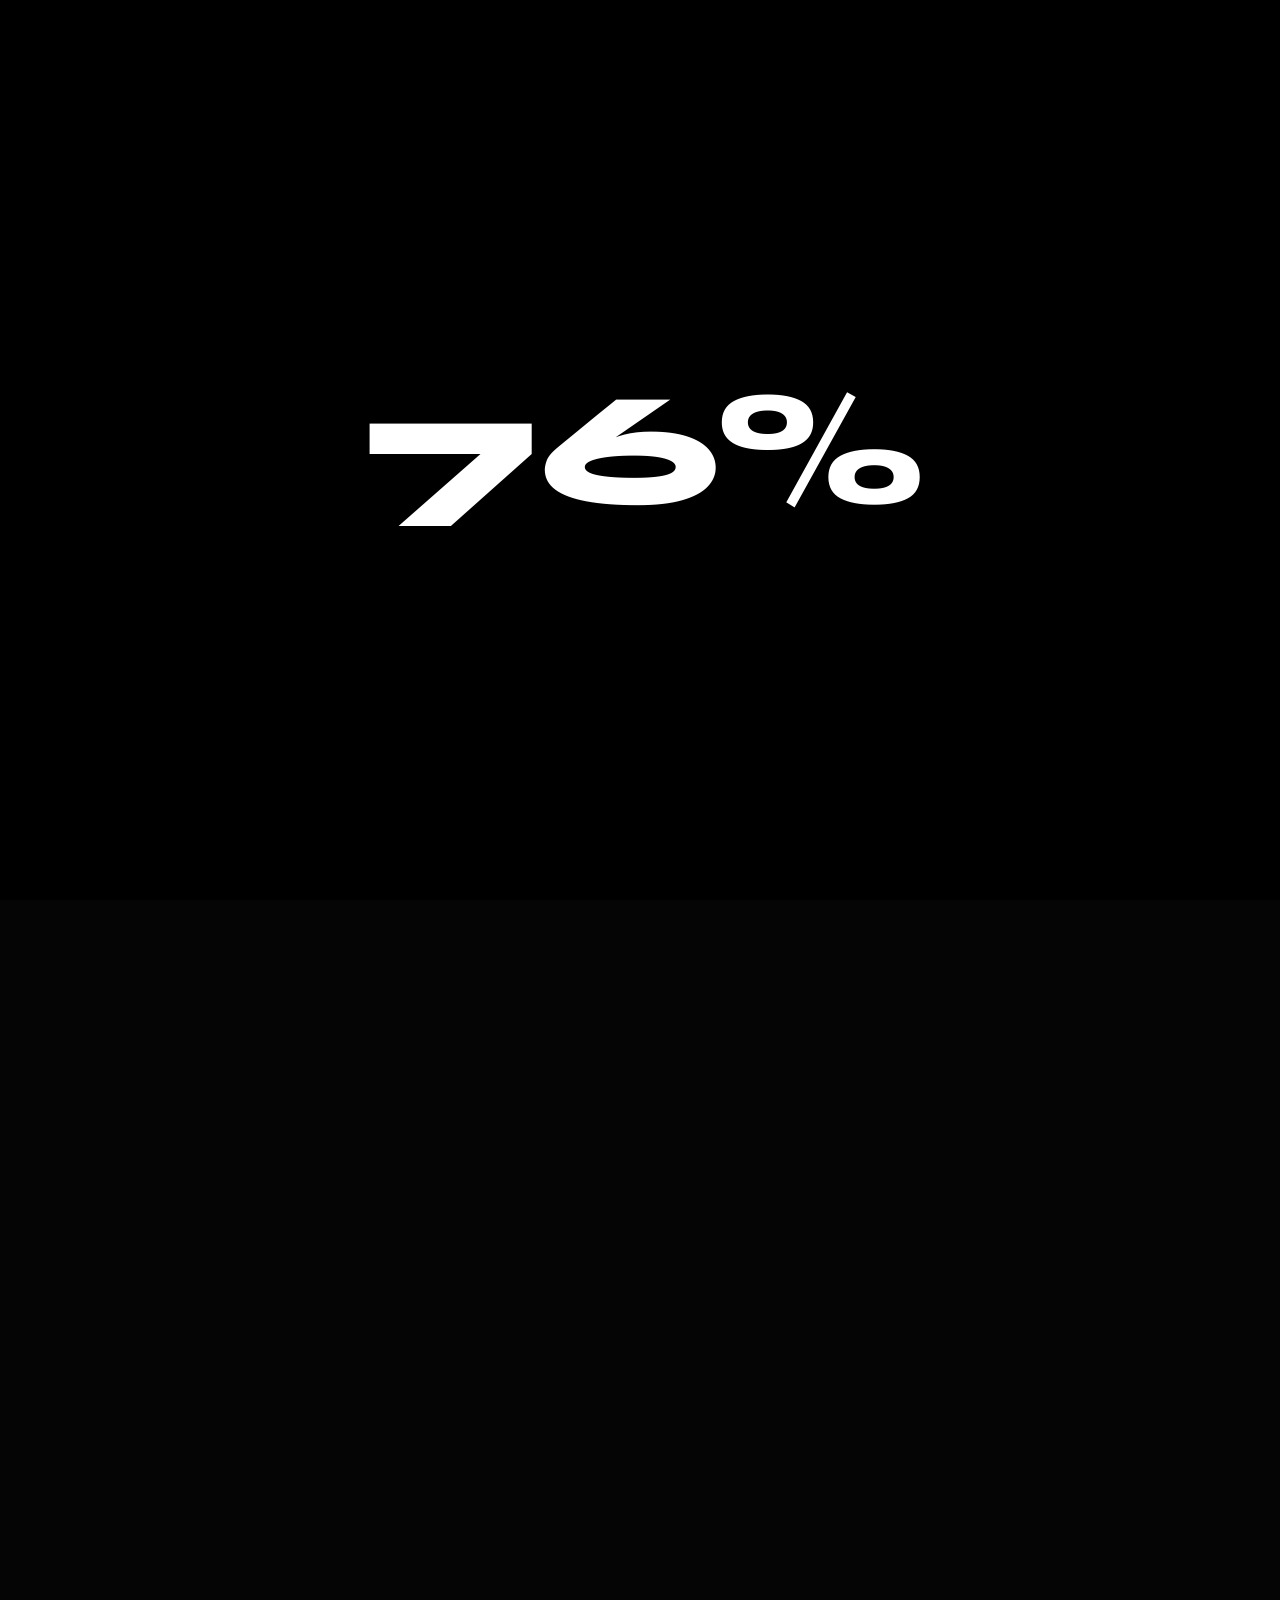
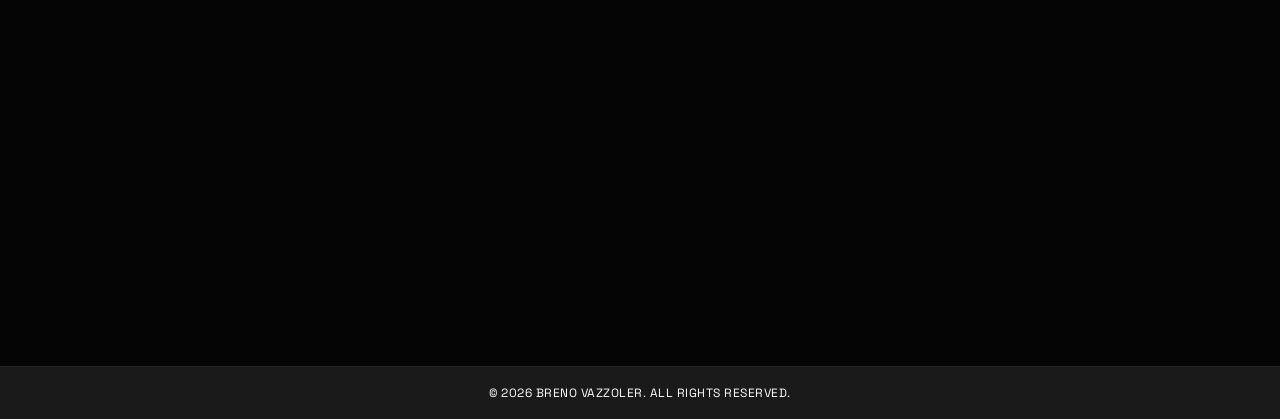
==== commit 82435103: "4" ====
--- a/index.html
+++ b/index.html
@@ -45,13 +45,11 @@
   left: 0;
   width: 100vw;
   height: 100vh;
-  background-color: var(--bg-dark);
+  background-color: #000000;
   z-index: 10000;
   display: flex;
-  flex-direction: column;
   justify-content: center;
   align-items: center;
-  gap: 20px;
   transition: opacity 0.6s ease, visibility 0.6s ease;
 }
 
@@ -61,50 +59,13 @@
   pointer-events: none;
 }
 
-.loader-title {
+.loader-percentage {
   font-family: var(--font-display);
   font-weight: 800;
-  font-size: 2.2rem;
-  letter-spacing: -1px;
-  text-transform: uppercase;
+  font-size: clamp(4rem, 15vw, 10rem);
   color: #ffffff;
-  display: flex;
-  align-items: center;
-  gap: 12px;
-}
-
-.loader-sub {
-  font-family: var(--font-body);
-  font-size: 0.85rem;
-  color: var(--text-muted);
-  text-transform: uppercase;
-  letter-spacing: 3px;
-}
-
-.loader-bar-wrap {
-  width: 180px;
-  height: 2px;
-  background: rgba(255, 255, 255, 0.1);
-  border-radius: 2px;
-  overflow: hidden;
-  position: relative;
-  margin-top: 10px;
-}
-
-.loader-bar-fill {
-  position: absolute;
-  top: 0; left: 0;
-  height: 100%;
-  width: 100%;
-  background: var(--primary);
-  transform: translateX(-100%);
-  animation: loaderProgress 1.5s ease-in-out infinite;
-}
-
-@keyframes loaderProgress {
-  0% { transform: translateX(-100%); }
-  50% { transform: translateX(0%); }
-  100% { transform: translateX(100%); }
+  letter-spacing: -4px;
+  line-height: 1;
 }
 
 .hero-role-link {
@@ -1500,14 +1461,7 @@
 
 <!-- LOADING SCREEN -->
 <div id="loader-screen">
-  <div class="loader-title">
-    <span class="rec-dot"></span>
-    BRENO VAZZOLER
-  </div>
-  <div class="loader-sub" data-i18n="loader_text">Loading Experience...</div>
-  <div class="loader-bar-wrap">
-    <div class="loader-bar-fill"></div>
-  </div>
+  <div class="loader-percentage" id="loader-percentage">0%</div>
 </div>
 
 <div class="cursor" id="cursor"></div>
@@ -1910,14 +1864,135 @@
 </footer>
 
 <script>
-  window.addEventListener('load', () => {
+  (function() {
     const loader = document.getElementById('loader-screen');
-    if (loader) {
-      setTimeout(() => {
-        loader.classList.add('hidden');
-      }, 500);
+    const percentageEl = document.getElementById('loader-percentage');
+
+    let progress = 0;
+    let loadedCount = 0;
+    let totalCount = 0;
+    let fontLoaded = false;
+
+    function updateDisplay() {
+      if (percentageEl) {
+        percentageEl.textContent = Math.min(progress, 99) + '%';
+      }
     }
-  });
+
+    function animateTo(target) {
+      const step = function() {
+        if (progress < target) {
+          progress++;
+          updateDisplay();
+          requestAnimationFrame(step);
+        }
+      };
+      requestAnimationFrame(step);
+    }
+
+    function checkComplete() {
+      if (loadedCount >= totalCount && fontLoaded) {
+        animateTo(100);
+        setTimeout(function() {
+          if (loader) loader.classList.add('hidden');
+        }, 600);
+      }
+    }
+
+    // Only track the first 5 videos (above the fold / first grid)
+    const allVideos = document.querySelectorAll('video');
+    const firstFiveVideos = Array.prototype.slice.call(allVideos, 0, 5);
+
+    // Track critical CSS (Google Fonts stylesheet)
+    const fontLinks = document.querySelectorAll('link[rel="stylesheet"][href*="fonts.googleapis"]');
+
+    // Track images in the first viewport (hero + first grid)
+    const heroImages = document.querySelectorAll('#hero img, .about-photo img');
+
+    const allResources = [];
+
+    firstFiveVideos.forEach(function(video) {
+      allResources.push(video);
+    });
+
+    fontLinks.forEach(function(link) {
+      allResources.push(link);
+    });
+
+    heroImages.forEach(function(img) {
+      allResources.push(img);
+    });
+
+    totalCount = allResources.length;
+
+    function onResourceLoaded() {
+      loadedCount++;
+      var target = Math.floor((loadedCount / totalCount) * 90);
+      if (progress < target) {
+        animateTo(target);
+      }
+      checkComplete();
+    }
+
+    allResources.forEach(function(res) {
+      if (res.tagName === 'VIDEO') {
+        if (res.readyState >= 3) {
+          onResourceLoaded();
+        } else {
+          res.addEventListener('canplaythrough', onResourceLoaded, { once: true });
+          res.addEventListener('error', onResourceLoaded, { once: true });
+          res.addEventListener('stalled', onResourceLoaded, { once: true });
+          // Fallback timeout per video
+          setTimeout(onResourceLoaded, 8000);
+        }
+      } else if (res.tagName === 'IMG') {
+        if (res.complete && res.naturalWidth > 0) {
+          onResourceLoaded();
+        } else {
+          res.addEventListener('load', onResourceLoaded, { once: true });
+          res.addEventListener('error', onResourceLoaded, { once: true });
+        }
+      } else if (res.tagName === 'LINK') {
+        try {
+          if (res.sheet && res.sheet.cssRules) {
+            onResourceLoaded();
+          } else {
+            res.addEventListener('load', onResourceLoaded, { once: true });
+            res.addEventListener('error', onResourceLoaded, { once: true });
+          }
+        } catch(e) {
+          res.addEventListener('load', onResourceLoaded, { once: true });
+          res.addEventListener('error', onResourceLoaded, { once: true });
+        }
+      }
+    });
+
+    // Track Google Fonts loading
+    if (document.fonts && document.fonts.ready) {
+      document.fonts.ready.then(function() {
+        fontLoaded = true;
+        if (progress < 95) animateTo(95);
+        checkComplete();
+      });
+    } else {
+      setTimeout(function() {
+        fontLoaded = true;
+        if (progress < 95) animateTo(95);
+        checkComplete();
+      }, 2000);
+    }
+
+    // Safety timeout - force complete after 10 seconds
+    setTimeout(function() {
+      if (loader && !loader.classList.contains('hidden')) {
+        animateTo(100);
+        setTimeout(function() {
+          if (loader) loader.classList.add('hidden');
+        }, 600);
+      }
+    }, 10000);
+
+  })();
 </script>
 
 </body>
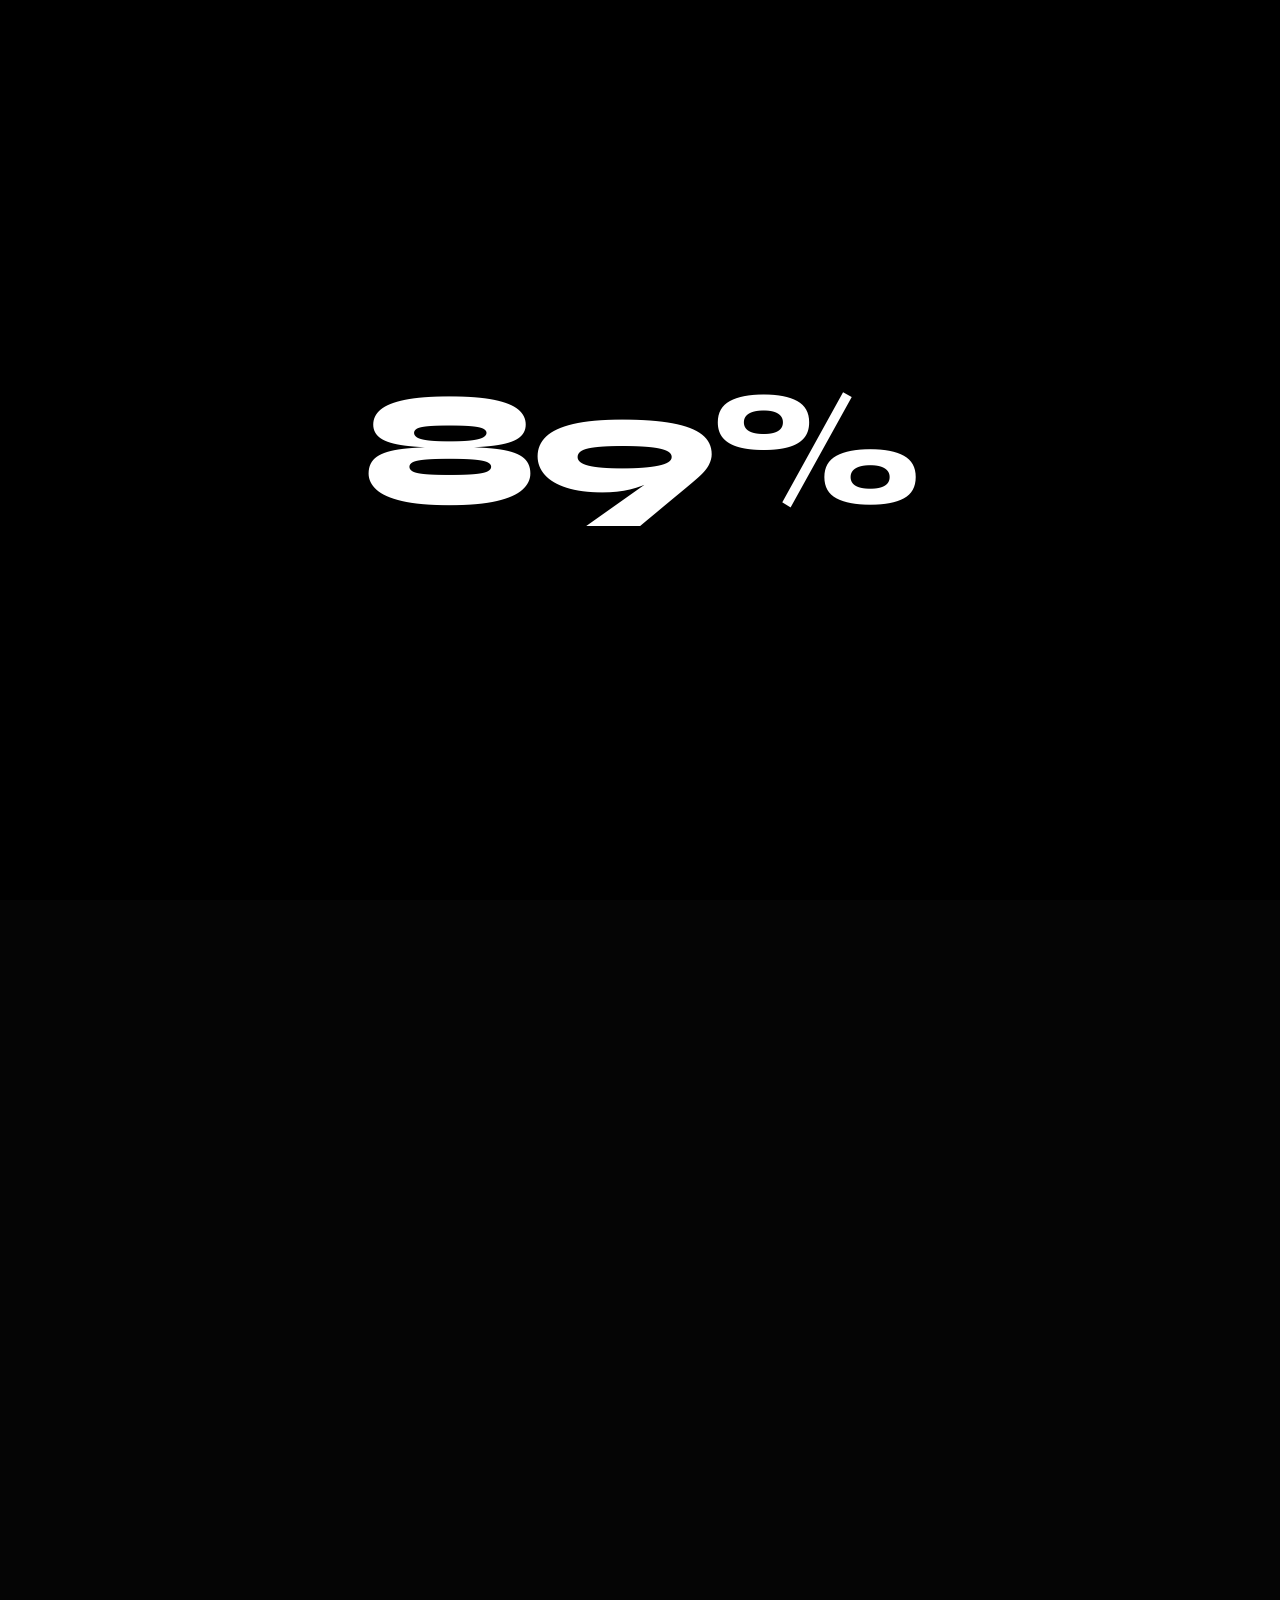
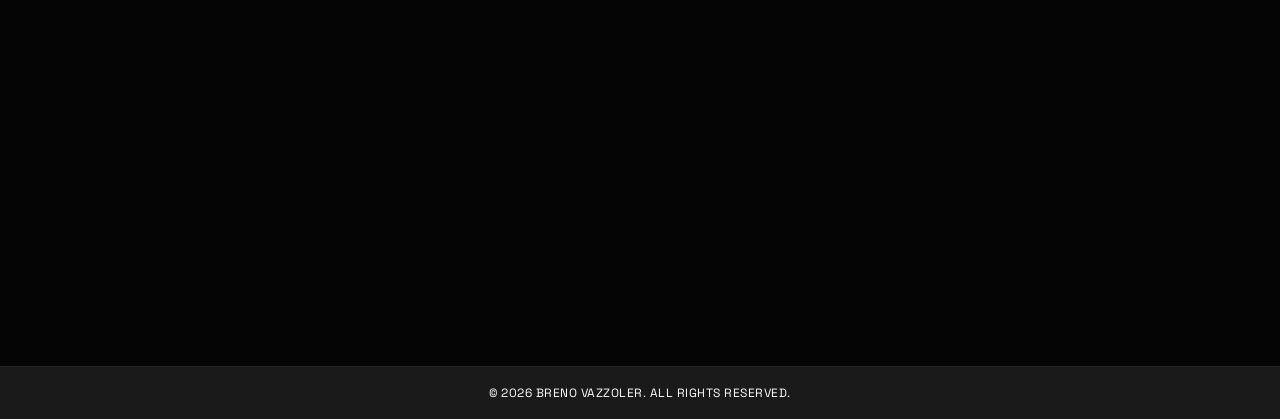
==== commit 1a19d457: "5" ====
--- a/index.html
+++ b/index.html
@@ -1865,13 +1865,16 @@
 
 <script>
   (function() {
-    const loader = document.getElementById('loader-screen');
-    const percentageEl = document.getElementById('loader-percentage');
-
-    let progress = 0;
-    let loadedCount = 0;
-    let totalCount = 0;
-    let fontLoaded = false;
+    var loader = document.getElementById('loader-screen');
+    var percentageEl = document.getElementById('loader-percentage');
+    var progress = 0;
+    var loadedCount = 0;
+    var totalCount = 0;
+    var fontLoaded = false;
+    var windowLoaded = false;
+    var criticalDone = false;
+    var isComplete = false;
+    var startTime = Date.now();
 
     function updateDisplay() {
       if (percentageEl) {
@@ -1880,117 +1883,133 @@
     }
 
     function animateTo(target) {
-      const step = function() {
-        if (progress < target) {
-          progress++;
+      var current = progress;
+      function step() {
+        if (current < target) {
+          current++;
+          progress = current;
           updateDisplay();
           requestAnimationFrame(step);
         }
-      };
+      }
       requestAnimationFrame(step);
     }
 
-    function checkComplete() {
-      if (loadedCount >= totalCount && fontLoaded) {
+    function finish() {
+      if (isComplete) return;
+      isComplete = true;
+      var elapsed = Date.now() - startTime;
+      var wait = Math.max(0, 1200 - elapsed);
+      setTimeout(function() {
         animateTo(100);
         setTimeout(function() {
           if (loader) loader.classList.add('hidden');
-        }, 600);
+        }, 400);
+      }, wait);
+    }
+
+    function checkComplete() {
+      if (criticalDone && fontLoaded && windowLoaded) {
+        finish();
       }
     }
 
-    // Only track the first 5 videos (above the fold / first grid)
-    const allVideos = document.querySelectorAll('video');
-    const firstFiveVideos = Array.prototype.slice.call(allVideos, 0, 5);
-
-    // Track critical CSS (Google Fonts stylesheet)
-    const fontLinks = document.querySelectorAll('link[rel="stylesheet"][href*="fonts.googleapis"]');
-
-    // Track images in the first viewport (hero + first grid)
-    const heroImages = document.querySelectorAll('#hero img, .about-photo img');
-
-    const allResources = [];
-
-    firstFiveVideos.forEach(function(video) {
-      allResources.push(video);
-    });
-
-    fontLinks.forEach(function(link) {
-      allResources.push(link);
-    });
-
-    heroImages.forEach(function(img) {
-      allResources.push(img);
-    });
-
-    totalCount = allResources.length;
-
-    function onResourceLoaded() {
+    // Get first 5 videos
+    var allVideos = document.querySelectorAll('video');
+    var firstFive = [];
+    for (var i = 0; i < allVideos.length && i < 5; i++) {
+      firstFive.push(allVideos[i]);
+    }
+
+    // Get font stylesheet
+    var fontLinks = document.querySelectorAll('link[rel="stylesheet"][href*="fonts.googleapis"]');
+
+    // Get critical images
+    var heroImages = document.querySelectorAll('#hero img, .about-photo img');
+
+    var allResources = [];
+    for (var v = 0; v < firstFive.length; v++) allResources.push(firstFive[v]);
+    for (var l = 0; l < fontLinks.length; l++) allResources.push(fontLinks[l]);
+    for (var im = 0; im < heroImages.length; im++) allResources.push(heroImages[im]);
+
+    totalCount = allResources.length || 1;
+
+    function onLoaded() {
       loadedCount++;
-      var target = Math.floor((loadedCount / totalCount) * 90);
-      if (progress < target) {
-        animateTo(target);
+      var target = Math.floor((loadedCount / totalCount) * 75);
+      if (progress < target) animateTo(target);
+      if (loadedCount >= totalCount) {
+        criticalDone = true;
+        checkComplete();
       }
-      checkComplete();
     }
 
-    allResources.forEach(function(res) {
-      if (res.tagName === 'VIDEO') {
-        if (res.readyState >= 3) {
-          onResourceLoaded();
-        } else {
-          res.addEventListener('canplaythrough', onResourceLoaded, { once: true });
-          res.addEventListener('error', onResourceLoaded, { once: true });
-          res.addEventListener('stalled', onResourceLoaded, { once: true });
-          // Fallback timeout per video
-          setTimeout(onResourceLoaded, 8000);
+    for (var r = 0; r < allResources.length; r++) {
+      (function(res) {
+        var handled = false;
+        function once() {
+          if (handled) return;
+          handled = true;
+          onLoaded();
         }
-      } else if (res.tagName === 'IMG') {
-        if (res.complete && res.naturalWidth > 0) {
-          onResourceLoaded();
-        } else {
-          res.addEventListener('load', onResourceLoaded, { once: true });
-          res.addEventListener('error', onResourceLoaded, { once: true });
+        if (res.tagName === 'VIDEO') {
+          if (res.readyState >= 3) {
+            once();
+          } else {
+            res.addEventListener('canplaythrough', once);
+            res.addEventListener('loadeddata', once);
+            res.addEventListener('error', once);
+            res.addEventListener('stalled', once);
+            res.addEventListener('abort', once);
+            setTimeout(once, 2500);
+          }
+        } else if (res.tagName === 'IMG') {
+          if (res.complete && res.naturalWidth > 0) {
+            once();
+          } else {
+            res.addEventListener('load', once);
+            res.addEventListener('error', once);
+          }
+        } else if (res.tagName === 'LINK') {
+          try {
+            if (res.sheet && res.sheet.cssRules) {
+              once();
+            } else {
+              res.addEventListener('load', once);
+              res.addEventListener('error', once);
+            }
+          } catch(e) {
+            res.addEventListener('load', once);
+            res.addEventListener('error', once);
+          }
         }
-      } else if (res.tagName === 'LINK') {
-        try {
-          if (res.sheet && res.sheet.cssRules) {
-            onResourceLoaded();
-          } else {
-            res.addEventListener('load', onResourceLoaded, { once: true });
-            res.addEventListener('error', onResourceLoaded, { once: true });
-          }
-        } catch(e) {
-          res.addEventListener('load', onResourceLoaded, { once: true });
-          res.addEventListener('error', onResourceLoaded, { once: true });
-        }
-      }
-    });
-
-    // Track Google Fonts loading
+      })(allResources[r]);
+    }
+
+    // Font loading
     if (document.fonts && document.fonts.ready) {
       document.fonts.ready.then(function() {
         fontLoaded = true;
-        if (progress < 95) animateTo(95);
+        if (progress < 85) animateTo(85);
         checkComplete();
       });
     } else {
       setTimeout(function() {
         fontLoaded = true;
-        if (progress < 95) animateTo(95);
+        if (progress < 85) animateTo(85);
         checkComplete();
-      }, 2000);
+      }, 1500);
     }
 
-    // Safety timeout - force complete after 10 seconds
-    setTimeout(function() {
-      if (loader && !loader.classList.contains('hidden')) {
-        animateTo(100);
-        setTimeout(function() {
-          if (loader) loader.classList.add('hidden');
-        }, 600);
-      }
-    }, 10000);
+    // Window load
+    window.addEventListener('load', function() {
+      windowLoaded = true;
+      if (progress < 95) animateTo(95);
+      checkComplete();
+    });
+
+    // Hard timeout - always hide after 5s max
+    setTimeout(finish, 5000);
 
   })();
 </script>
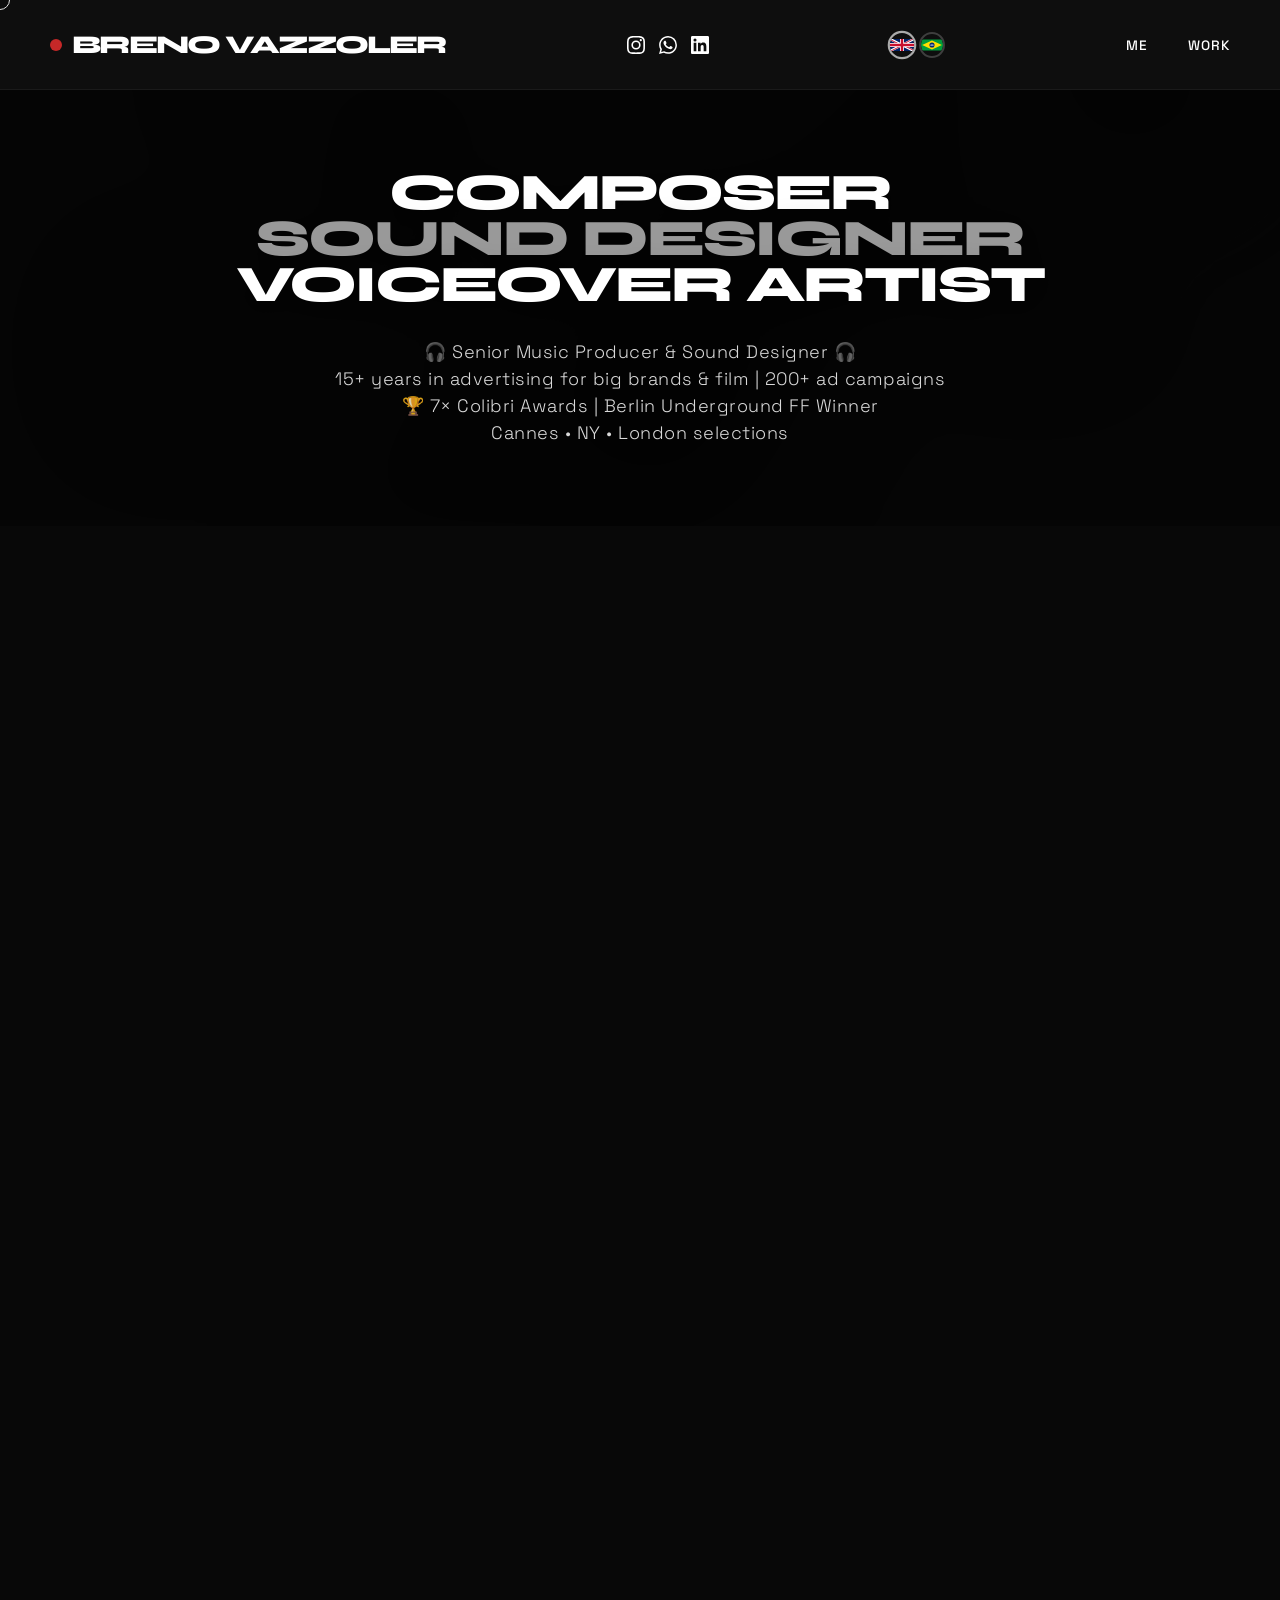
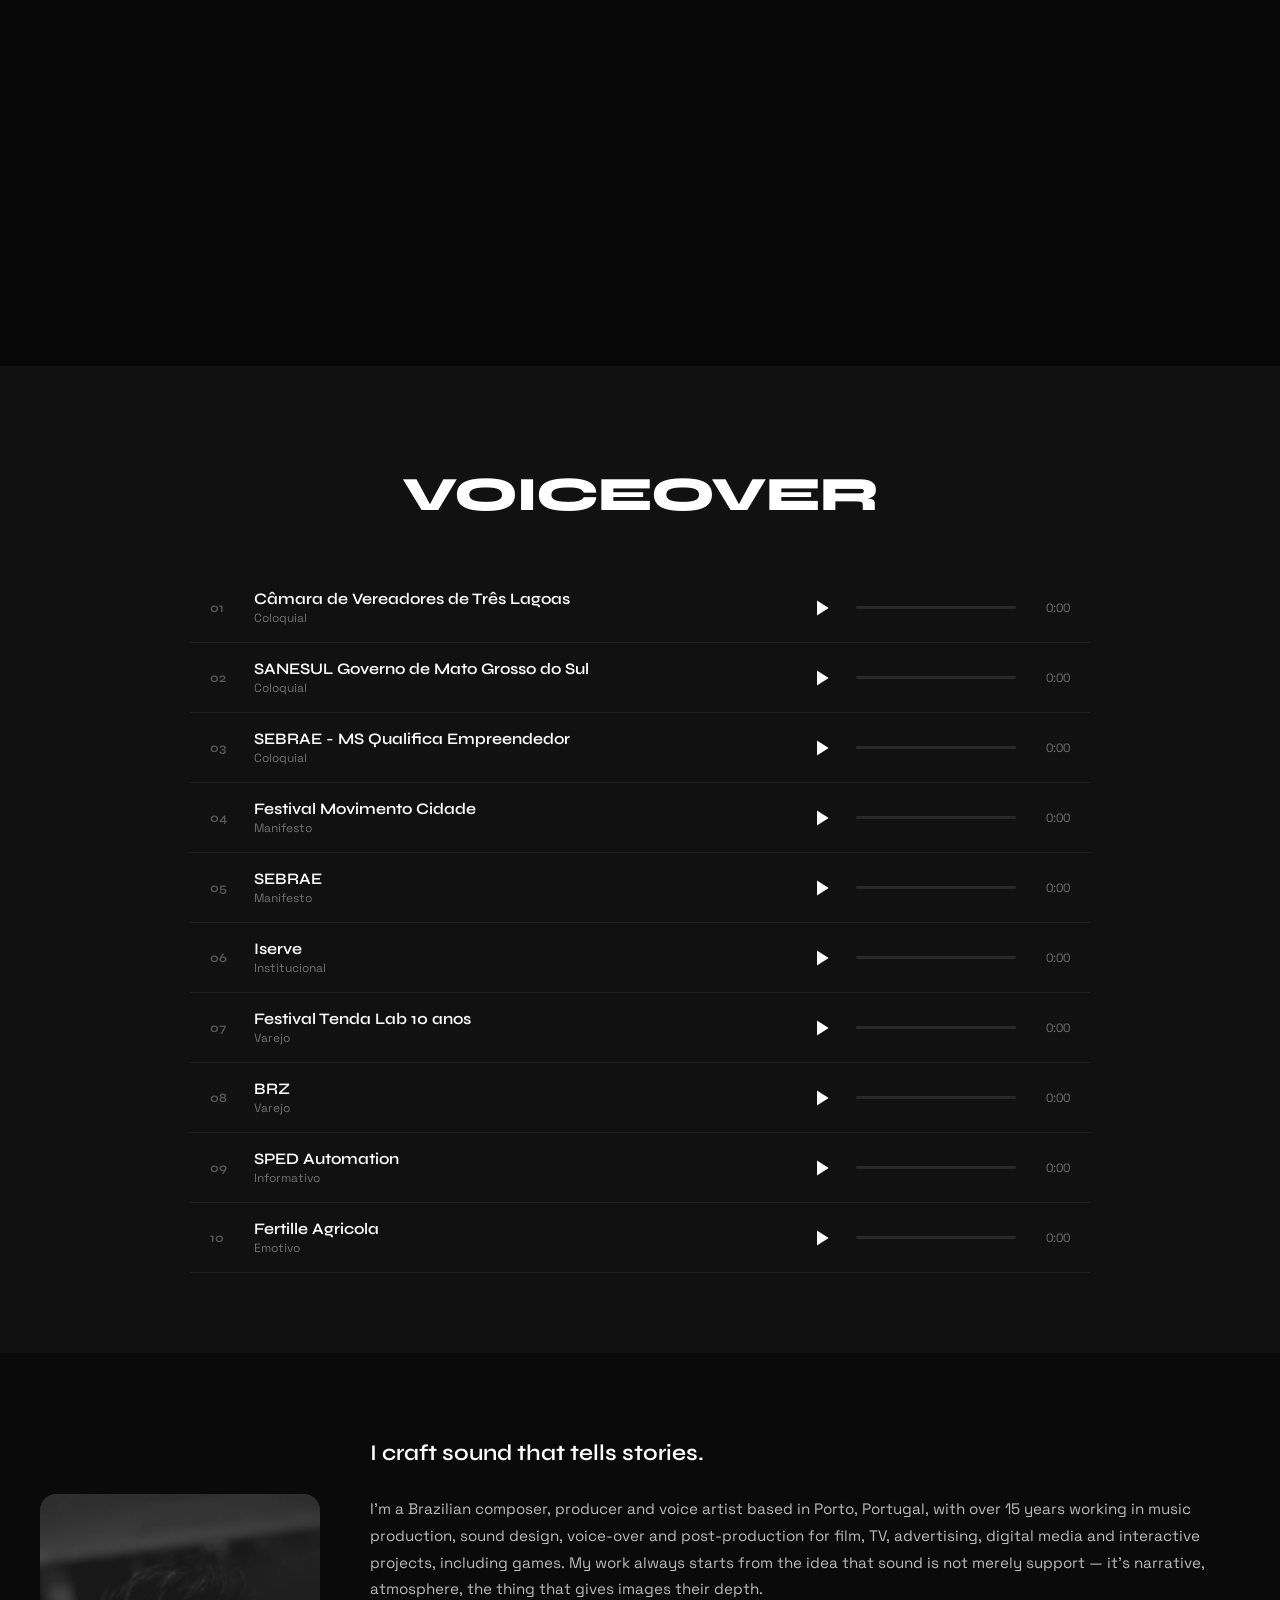
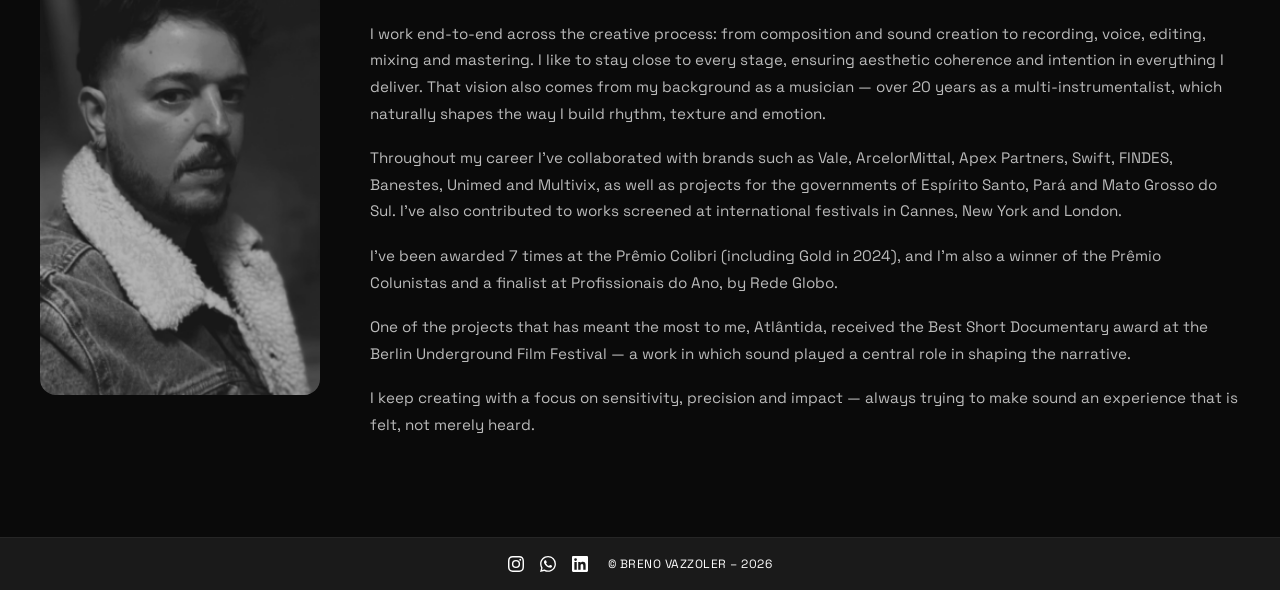
==== commit cbbe34d4: "6" ====
--- a/index.html
+++ b/index.html
@@ -37,37 +37,6 @@
 }
 
 html { scroll-behavior: smooth; }
-
-/* --- LOADING SCREEN --- */
-#loader-screen {
-  position: fixed;
-  top: 0;
-  left: 0;
-  width: 100vw;
-  height: 100vh;
-  background-color: #000000;
-  z-index: 10000;
-  display: flex;
-  justify-content: center;
-  align-items: center;
-  transition: opacity 0.6s ease, visibility 0.6s ease;
-}
-
-#loader-screen.hidden {
-  opacity: 0;
-  visibility: hidden;
-  pointer-events: none;
-}
-
-.loader-percentage {
-  font-family: var(--font-display);
-  font-weight: 800;
-  font-size: clamp(4rem, 15vw, 10rem);
-  color: #ffffff;
-  letter-spacing: -4px;
-  line-height: 1;
-}
-
 .hero-role-link {
   color: inherit;
   text-decoration: none;
@@ -1427,6 +1396,8 @@
     padding-bottom: max(40px, env(safe-area-inset-bottom));
   }
 
+
+
   .mobile-nav a { font-size: 1.8rem; }
   .mobile-nav { gap: 30px; }
 
@@ -1458,11 +1429,6 @@
 </head>
 
 <body>
-
-<!-- LOADING SCREEN -->
-<div id="loader-screen">
-  <div class="loader-percentage" id="loader-percentage">0%</div>
-</div>
 
 <div class="cursor" id="cursor"></div>
 
@@ -1492,7 +1458,7 @@
       <svg viewBox="0 0 24 24" fill="white" width="18" height="18"><path d="M17.472 14.382c-.297-.149-1.758-.867-2.03-.967-.273-.099-.471-.148-.67.15-.197.297-.767.966-.94 1.164-.173.199-.347.223-.644.075-.297-.15-1.255-.463-2.39-1.475-.883-.788-1.48-1.761-1.653-2.059-.173-.297-.018-.458.13-.606.134-.133.298-.347.446-.52.149-.174.198-.298.298-.497.099-.198.05-.371-.025-.52-.075-.149-.669-1.612-.916-2.207-.242-.579-.487-.5-.669-.51-.173-.008-.371-.01-.57-.01-.198 0-.52.074-.792.372-.272.297-1.04 1.016-1.04 2.479 0 1.462 1.065 2.875 1.213 3.074.149.198 2.096 3.2 5.077 4.487.709.306 1.262.489 1.694.625.712.227 1.36.195 1.871.118.571-.085 1.758-.719 2.006-1.413.248-.694.248-1.289.173-1.413-.074-.124-.272-.198-.57-.347m-5.421 7.403h-.004a9.87 9.87 0 01-5.031-1.378l-.361-.214-3.741.982.998-3.648-.235-.374a9.86 9.86 0 01-1.51-5.26c.001-5.45 4.436-9.884 9.888-9.884 2.64 0 5.122 1.03 6.988 2.898a9.825 9.825 0 012.893 6.994c-.003 5.45-4.437 9.884-9.885 9.884m8.413-18.297A11.815 11.815 0 0012.05 0C5.495 0 .16 5.335.157 11.892c0 2.096.547 4.142 1.588 5.945L.057 24l6.305-1.654a11.882 11.882 0 005.683 1.448h.005c6.554 0 11.89-5.335 11.893-11.893a11.821 11.821 0 00-3.48-8.413z"/></svg>
     </a>
     <a href="https://www.linkedin.com/in/brenovazzoler" target="_blank" rel="noopener" aria-label="LinkedIn" data-hover>
-      <svg viewBox="0 0 24 24" fill="white" width="18" height="18"><path d="M20.447 20.452h-3.554v-5.569c0-1.328-.027-3.037-1.852-3.037-1.853 0-2.136 1.445-2.136 2.939v5.667H9.351V9h3.414v1.561h.046c.477-.9 1.637-1.85 3.37-1.85 3.601 0 4.267 2.37 4.267 5.455v6.286zM5.337 7.433a2.062 2.062 0 01-2.063-2.065 2.064 2.064 1 112.063 2.065zm1.782 13.019H3.555V9h3.564v11.452zM22.225 0H1.771C.792 0 0 .774 0 1.729v20.542C0 23.227.792 24 1.771 24h20.451C23.2 24 24 23.227 24 22.271V1.729C24 .774 23.2 0 22.222 0h.003z"/></svg>
+      <svg viewBox="0 0 24 24" fill="white" width="18" height="18"><path d="M20.447 20.452h-3.554v-5.569c0-1.328-.027-3.037-1.852-3.037-1.853 0-2.136 1.445-2.136 2.939v5.667H9.351V9h3.414v1.561h.046c.477-.9 1.637-1.85 3.37-1.85 3.601 0 4.267 2.37 4.267 5.455v6.286zM5.337 7.433a2.062 2.062 0 01-2.063-2.065 2.064 2.064 0 112.063 2.065zm1.782 13.019H3.555V9h3.564v11.452zM22.225 0H1.771C.792 0 0 .774 0 1.729v20.542C0 23.227.792 24 1.771 24h20.451C23.2 24 24 23.227 24 22.271V1.729C24 .774 23.2 0 22.222 0h.003z"/></svg>
     </a>
   </div>
   <div class="lang-switch">
@@ -1839,6 +1805,7 @@
 
     <!-- QUADRANT 7: Bottom-Left 4 SMALL -->
     <div class="quadrant quadrant-small-grid">
+      <!-- Q7 VIDEO 1: defina src, grid-title e grid-cat abaixo -->
       <div class="grid-item q7-1" data-hover data-video-player>
         <video src="ArcelorMittalAPPEvoluir.mp4" muted loop playsinline autoplay preload="metadata"></video>
         <div class="play-overlay"><svg class="play-icon" viewBox="0 0 24 24" fill="white" width="48" height="48"><polygon points="5,3 19,12 5,21"/></svg></div>
@@ -1850,8 +1817,75 @@
           <button class="vc-btn vc-mute" title="Mute/Unmute"><svg class="icon-muted" viewBox="0 0 24 24" fill="white" width="18" height="18"><polygon points="11,5 6,9 2,9 2,15 6,15 11,19"/><line x1="23" y1="9" x2="17" y2="15" stroke="white" stroke-width="2"/><line x1="17" y1="9" x2="23" y2="15" stroke="white" stroke-width="2"/></svg><svg class="icon-unmuted" viewBox="0 0 24 24" fill="white" width="18" height="18" style="display:none"><polygon points="11,5 6,9 2,9 2,15 6,15 11,19"/><path d="M15.54 8.46a5 5 0 010 7.07" fill="none" stroke="white" stroke-width="2"/><path d="M19.07 4.93a10 10 0 010 14.14" fill="none" stroke="white" stroke-width="2"/></svg></button>
         </div>
         <div class="grid-info">
-          <div class="grid-title">ArcelorMittal</div>
-          <div class="grid-cat">APP Evoluir</div>
+          <div class="grid-title">Arcelor Mittal</div>
+          <div class="grid-cat">App Evoluir</div>
+        </div>
+      </div>
+      <!-- Q7 VIDEO 2: defina src, grid-title e grid-cat abaixo -->
+      <div class="grid-item q7-2" data-hover data-video-player>
+        <video src="Estado Transparente.mp4" muted loop playsinline autoplay preload="metadata"></video>
+        <div class="play-overlay"><svg class="play-icon" viewBox="0 0 24 24" fill="white" width="48" height="48"><polygon points="5,3 19,12 5,21"/></svg></div>
+        <div class="video-controls">
+          <button class="vc-btn vc-playpause" title="Play/Pause"><svg class="icon-play" viewBox="0 0 24 24" fill="white" width="18" height="18"><polygon points="5,3 19,12 5,21"/></svg><svg class="icon-pause" viewBox="0 0 24 24" fill="white" width="18" height="18" style="display:none"><rect x="5" y="3" width="4" height="18"/><rect x="15" y="3" width="4" height="18"/></svg></button>
+          <span class="vc-time">0:00</span>
+          <div class="vc-progress"><div class="vc-progress-bar"><div class="vc-progress-fill"></div></div></div>
+          <span class="vc-time">0:00</span>
+          <button class="vc-btn vc-mute" title="Mute/Unmute"><svg class="icon-muted" viewBox="0 0 24 24" fill="white" width="18" height="18"><polygon points="11,5 6,9 2,9 2,15 6,15 11,19"/><line x1="23" y1="9" x2="17" y2="15" stroke="white" stroke-width="2"/><line x1="17" y1="9" x2="23" y2="15" stroke="white" stroke-width="2"/></svg><svg class="icon-unmuted" viewBox="0 0 24 24" fill="white" width="18" height="18" style="display:none"><polygon points="11,5 6,9 2,9 2,15 6,15 11,19"/><path d="M15.54 8.46a5 5 0 010 7.07" fill="none" stroke="white" stroke-width="2"/><path d="M19.07 4.93a10 10 0 010 14.14" fill="none" stroke="white" stroke-width="2"/></svg></button>
+        </div>
+        <div class="grid-info">
+          <div class="grid-title">SECOM ES</div>
+          <div class="grid-cat">Estado Transparente</div>
+        </div>
+      </div>
+      <!-- Q7 VIDEO 3: defina src, grid-title e grid-cat abaixo -->
+      <div class="grid-item q7-3" data-hover data-video-player>
+        <video src="kadão e kadinho.mp4" muted loop playsinline autoplay preload="metadata"></video>
+        <div class="play-overlay"><svg class="play-icon" viewBox="0 0 24 24" fill="white" width="48" height="48"><polygon points="5,3 19,12 5,21"/></svg></div>
+        <div class="video-controls">
+          <button class="vc-btn vc-playpause" title="Play/Pause"><svg class="icon-play" viewBox="0 0 24 24" fill="white" width="18" height="18"><polygon points="5,3 19,12 5,21"/></svg><svg class="icon-pause" viewBox="0 0 24 24" fill="white" width="18" height="18" style="display:none"><rect x="5" y="3" width="4" height="18"/><rect x="15" y="3" width="4" height="18"/></svg></button>
+          <span class="vc-time">0:00</span>
+          <div class="vc-progress"><div class="vc-progress-bar"><div class="vc-progress-fill"></div></div></div>
+          <span class="vc-time">0:00</span>
+          <button class="vc-btn vc-mute" title="Mute/Unmute"><svg class="icon-muted" viewBox="0 0 24 24" fill="white" width="18" height="18"><polygon points="11,5 6,9 2,9 2,15 6,15 11,19"/><line x1="23" y1="9" x2="17" y2="15" stroke="white" stroke-width="2"/><line x1="17" y1="9" x2="23" y2="15" stroke="white" stroke-width="2"/></svg><svg class="icon-unmuted" viewBox="0 0 24 24" fill="white" width="18" height="18" style="display:none"><polygon points="11,5 6,9 2,9 2,15 6,15 11,19"/><path d="M15.54 8.46a5 5 0 010 7.07" fill="none" stroke="white" stroke-width="2"/><path d="M19.07 4.93a10 10 0 010 14.14" fill="none" stroke="white" stroke-width="2"/></svg></button>
+        </div>
+        <div class="grid-info">
+          <div class="grid-title">Unimed Vitória</div>
+          <div class="grid-cat">Kadão e Kadinho</div>
+        </div>
+      </div>
+      <!-- Q7 VIDEO 4: defina src, grid-title e grid-cat abaixo -->
+      <div class="grid-item q7-4" data-hover data-video-player>
+        <video src="multivixcaua.mp4" muted loop playsinline autoplay preload="metadata"></video>
+        <div class="play-overlay"><svg class="play-icon" viewBox="0 0 24 24" fill="white" width="48" height="48"><polygon points="5,3 19,12 5,21"/></svg></div>
+        <div class="video-controls">
+          <button class="vc-btn vc-playpause" title="Play/Pause"><svg class="icon-play" viewBox="0 0 24 24" fill="white" width="18" height="18"><polygon points="5,3 19,12 5,21"/></svg><svg class="icon-pause" viewBox="0 0 24 24" fill="white" width="18" height="18" style="display:none"><rect x="5" y="3" width="4" height="18"/><rect x="15" y="3" width="4" height="18"/></svg></button>
+          <span class="vc-time">0:00</span>
+          <div class="vc-progress"><div class="vc-progress-bar"><div class="vc-progress-fill"></div></div></div>
+          <span class="vc-time">0:00</span>
+          <button class="vc-btn vc-mute" title="Mute/Unmute"><svg class="icon-muted" viewBox="0 0 24 24" fill="white" width="18" height="18"><polygon points="11,5 6,9 2,9 2,15 6,15 11,19"/><line x1="23" y1="9" x2="17" y2="15" stroke="white" stroke-width="2"/><line x1="17" y1="9" x2="23" y2="15" stroke="white" stroke-width="2"/></svg><svg class="icon-unmuted" viewBox="0 0 24 24" fill="white" width="18" height="18" style="display:none"><polygon points="11,5 6,9 2,9 2,15 6,15 11,19"/><path d="M15.54 8.46a5 5 0 010 7.07" fill="none" stroke="white" stroke-width="2"/><path d="M19.07 4.93a10 10 0 010 14.14" fill="none" stroke="white" stroke-width="2"/></svg></button>
+        </div>
+        <div class="grid-info">
+          <div class="grid-title">Multivix</div>
+          <div class="grid-cat">Cauã Reymond</div>
+        </div>
+      </div>
+    </div>
+
+    <!-- QUADRANT 8: Bottom-Right LARGE -->
+    <div class="quadrant quadrant-large">
+      <div class="grid-item grid-item-large q8-large" data-hover data-video-player>
+        <video src="32FestivaldeCinemadeVitória.mp4" muted loop playsinline autoplay preload="metadata"></video>
+        <div class="play-overlay"><svg class="play-icon" viewBox="0 0 24 24" fill="white" width="48" height="48"><polygon points="5,3 19,12 5,21"/></svg></div>
+        <div class="video-controls">
+          <button class="vc-btn vc-playpause" title="Play/Pause"><svg class="icon-play" viewBox="0 0 24 24" fill="white" width="18" height="18"><polygon points="5,3 19,12 5,21"/></svg><svg class="icon-pause" viewBox="0 0 24 24" fill="white" width="18" height="18" style="display:none"><rect x="5" y="3" width="4" height="18"/><rect x="15" y="3" width="4" height="18"/></svg></button>
+          <span class="vc-time">0:00</span>
+          <div class="vc-progress"><div class="vc-progress-bar"><div class="vc-progress-fill"></div></div></div>
+          <span class="vc-time">0:00</span>
+          <button class="vc-btn vc-mute" title="Mute/Unmute"><svg class="icon-muted" viewBox="0 0 24 24" fill="white" width="18" height="18"><polygon points="11,5 6,9 2,9 2,15 6,15 11,19"/><line x1="23" y1="9" x2="17" y2="15" stroke="white" stroke-width="2"/><line x1="17" y1="9" x2="23" y2="15" stroke="white" stroke-width="2"/></svg><svg class="icon-unmuted" viewBox="0 0 24 24" fill="white" width="18" height="18" style="display:none"><polygon points="11,5 6,9 2,9 2,15 6,15 11,19"/><path d="M15.54 8.46a5 5 0 010 7.07" fill="none" stroke="white" stroke-width="2"/><path d="M19.07 4.93a10 10 0 010 14.14" fill="none" stroke="white" stroke-width="2"/></svg></button>
+        </div>
+        <div class="grid-info">
+          <div class="grid-title">32 Festivalde Cinema de Vitória</div>
+          <div class="grid-cat">Jingle</div>
         </div>
       </div>
     </div>
@@ -1859,160 +1893,718 @@
   </div>
 </section>
 
+<!-- VOICEOVER / AUDIO PLAYER -->
+<section id="voiceover" class="reveal">
+  <div class="voiceover-container">
+    <h2 class="section-title" data-i18n="section_voiceover">VOICEOVER</h2>
+    <div class="audio-player-list" id="audio-player-list">
+
+      <div class="audio-track" data-audio-player>
+        <audio style="display:none" preload="metadata" src="1 Câmara de Vereadores de Três Lagoas - Coloquial.mp3"></audio>
+        <div class="audio-track-number">01</div>
+        <div class="audio-track-info">
+          <div class="audio-track-title">Câmara de Vereadores de Três Lagoas</div>
+          <div class="audio-track-cat">Coloquial</div>
+        </div>
+        <div class="audio-track-controls">
+          <button class="audio-btn-play" aria-label="Play"><svg viewBox="0 0 24 24" fill="white" width="20" height="20"><polygon points="6,3 20,12 6,21"/></svg></button>
+        </div>
+        <div class="audio-track-progress-wrap">
+          <div class="audio-track-progress-bar"><div class="audio-track-progress-fill"></div></div>
+        </div>
+        <div class="audio-track-time"><span class="audio-current">0:00</span></div>
+      </div>
+
+      <div class="audio-track" data-audio-player>
+        <audio style="display:none" preload="metadata" src="2 SANESUL Governo de Mato Grosso do Sul - Coloquial.mp3"></audio>
+        <div class="audio-track-number">02</div>
+        <div class="audio-track-info">
+          <div class="audio-track-title">SANESUL Governo de Mato Grosso do Sul</div>
+          <div class="audio-track-cat">Coloquial</div>
+        </div>
+        <div class="audio-track-controls">
+          <button class="audio-btn-play" aria-label="Play"><svg viewBox="0 0 24 24" fill="white" width="20" height="20"><polygon points="6,3 20,12 6,21"/></svg></button>
+        </div>
+        <div class="audio-track-progress-wrap">
+          <div class="audio-track-progress-bar"><div class="audio-track-progress-fill"></div></div>
+        </div>
+        <div class="audio-track-time"><span class="audio-current">0:00</span></div>
+      </div>
+
+      <div class="audio-track" data-audio-player>
+        <audio style="display:none" preload="metadata" src="3 SEBRAE - MS Qualifica Empreendedor - Coloquial.mp3"></audio>
+        <div class="audio-track-number">03</div>
+        <div class="audio-track-info">
+          <div class="audio-track-title">SEBRAE - MS Qualifica Empreendedor</div>
+          <div class="audio-track-cat">Coloquial</div>
+        </div>
+        <div class="audio-track-controls">
+          <button class="audio-btn-play" aria-label="Play"><svg viewBox="0 0 24 24" fill="white" width="20" height="20"><polygon points="6,3 20,12 6,21"/></svg></button>
+        </div>
+        <div class="audio-track-progress-wrap">
+          <div class="audio-track-progress-bar"><div class="audio-track-progress-fill"></div></div>
+        </div>
+        <div class="audio-track-time"><span class="audio-current">0:00</span></div>
+      </div>
+
+      <div class="audio-track" data-audio-player>
+        <audio style="display:none" preload="metadata" src="4 Festival Movimento Cidade - Manifesto.mp3"></audio>
+        <div class="audio-track-number">04</div>
+        <div class="audio-track-info">
+          <div class="audio-track-title">Festival Movimento Cidade</div>
+          <div class="audio-track-cat">Manifesto</div>
+        </div>
+        <div class="audio-track-controls">
+          <button class="audio-btn-play" aria-label="Play"><svg viewBox="0 0 24 24" fill="white" width="20" height="20"><polygon points="6,3 20,12 6,21"/></svg></button>
+        </div>
+        <div class="audio-track-progress-wrap">
+          <div class="audio-track-progress-bar"><div class="audio-track-progress-fill"></div></div>
+        </div>
+        <div class="audio-track-time"><span class="audio-current">0:00</span></div>
+      </div>
+
+      <div class="audio-track" data-audio-player>
+        <audio style="display:none" preload="metadata" src="5 SEBRAE - Manifesto.mp3"></audio>
+        <div class="audio-track-number">05</div>
+        <div class="audio-track-info">
+          <div class="audio-track-title">SEBRAE</div>
+          <div class="audio-track-cat">Manifesto</div>
+        </div>
+        <div class="audio-track-controls">
+          <button class="audio-btn-play" aria-label="Play"><svg viewBox="0 0 24 24" fill="white" width="20" height="20"><polygon points="6,3 20,12 6,21"/></svg></button>
+        </div>
+        <div class="audio-track-progress-wrap">
+          <div class="audio-track-progress-bar"><div class="audio-track-progress-fill"></div></div>
+        </div>
+        <div class="audio-track-time"><span class="audio-current">0:00</span></div>
+      </div>
+
+      <div class="audio-track" data-audio-player>
+        <audio style="display:none" preload="metadata" src="6 Iserve - Institucional.mp3"></audio>
+        <div class="audio-track-number">06</div>
+        <div class="audio-track-info">
+          <div class="audio-track-title">Iserve</div>
+          <div class="audio-track-cat">Institucional</div>
+        </div>
+        <div class="audio-track-controls">
+          <button class="audio-btn-play" aria-label="Play"><svg viewBox="0 0 24 24" fill="white" width="20" height="20"><polygon points="6,3 20,12 6,21"/></svg></button>
+        </div>
+        <div class="audio-track-progress-wrap">
+          <div class="audio-track-progress-bar"><div class="audio-track-progress-fill"></div></div>
+        </div>
+        <div class="audio-track-time"><span class="audio-current">0:00</span></div>
+      </div>
+
+      <div class="audio-track" data-audio-player>
+        <audio style="display:none" preload="metadata" src="7 Festival Tenda Lab 10 anos - Varejo.mp3"></audio>
+        <div class="audio-track-number">07</div>
+        <div class="audio-track-info">
+          <div class="audio-track-title">Festival Tenda Lab 10 anos</div>
+          <div class="audio-track-cat">Varejo</div>
+        </div>
+        <div class="audio-track-controls">
+          <button class="audio-btn-play" aria-label="Play"><svg viewBox="0 0 24 24" fill="white" width="20" height="20"><polygon points="6,3 20,12 6,21"/></svg></button>
+        </div>
+        <div class="audio-track-progress-wrap">
+          <div class="audio-track-progress-bar"><div class="audio-track-progress-fill"></div></div>
+        </div>
+        <div class="audio-track-time"><span class="audio-current">0:00</span></div>
+      </div>
+
+      <div class="audio-track" data-audio-player>
+        <audio style="display:none" preload="metadata" src="8 BRZ - Varejo.mp3"></audio>
+        <div class="audio-track-number">08</div>
+        <div class="audio-track-info">
+          <div class="audio-track-title">BRZ</div>
+          <div class="audio-track-cat">Varejo</div>
+        </div>
+        <div class="audio-track-controls">
+          <button class="audio-btn-play" aria-label="Play"><svg viewBox="0 0 24 24" fill="white" width="20" height="20"><polygon points="6,3 20,12 6,21"/></svg></button>
+        </div>
+        <div class="audio-track-progress-wrap">
+          <div class="audio-track-progress-bar"><div class="audio-track-progress-fill"></div></div>
+        </div>
+        <div class="audio-track-time"><span class="audio-current">0:00</span></div>
+      </div>
+
+      <div class="audio-track" data-audio-player>
+        <audio style="display:none" preload="metadata" src="9 SPED Automation -  Informativo.mp3"></audio>
+        <div class="audio-track-number">09</div>
+        <div class="audio-track-info">
+          <div class="audio-track-title">SPED Automation</div>
+          <div class="audio-track-cat">Informativo</div>
+        </div>
+        <div class="audio-track-controls">
+          <button class="audio-btn-play" aria-label="Play"><svg viewBox="0 0 24 24" fill="white" width="20" height="20"><polygon points="6,3 20,12 6,21"/></svg></button>
+        </div>
+        <div class="audio-track-progress-wrap">
+          <div class="audio-track-progress-bar"><div class="audio-track-progress-fill"></div></div>
+        </div>
+        <div class="audio-track-time"><span class="audio-current">0:00</span></div>
+      </div>
+
+      <div class="audio-track" data-audio-player>
+        <audio style="display:none" preload="metadata" src="10 Fertille Agricola - Emotivo.mp3"></audio>
+        <div class="audio-track-number">10</div>
+        <div class="audio-track-info">
+          <div class="audio-track-title">Fertille Agricola</div>
+          <div class="audio-track-cat">Emotivo</div>
+        </div>
+        <div class="audio-track-controls">
+          <button class="audio-btn-play" aria-label="Play"><svg viewBox="0 0 24 24" fill="white" width="20" height="20"><polygon points="6,3 20,12 6,21"/></svg></button>
+        </div>
+        <div class="audio-track-progress-wrap">
+          <div class="audio-track-progress-bar"><div class="audio-track-progress-fill"></div></div>
+        </div>
+        <div class="audio-track-time"><span class="audio-current">0:00</span></div>
+      </div>
+
+    </div>
+  </div>
+</section>
+
+<!-- ABOUT SECTION -->
+<section id="about" class="about-section">
+  <div class="about-container">
+    <div class="about-photo">
+      <img src="porto.png" alt="Breno Vazzoler">
+    </div>
+    <div class="about-text">
+      <p data-i18n="about_p1">I craft sound that tells stories.</p>
+      <p data-i18n="about_p2">I'm a Brazilian composer, producer and voice artist based in Porto, Portugal, with over 15 years working in music production, sound design, voice-over and post-production for film, TV, advertising, digital media and interactive projects, including games. My work always starts from the idea that sound is not merely support — it's narrative, atmosphere, the thing that gives images their depth.</p>
+      <p data-i18n="about_p3">I work end-to-end across the creative process: from composition and sound creation to recording, voice, editing, mixing and mastering. I like to stay close to every stage, ensuring aesthetic coherence and intention in everything I deliver. That vision also comes from my background as a musician — over 20 years as a multi-instrumentalist, which naturally shapes the way I build rhythm, texture and emotion.</p>
+      <p data-i18n="about_p4">Throughout my career I've collaborated with brands such as Vale, ArcelorMittal, Apex Partners, Swift, FINDES, Banestes, Unimed and Multivix, as well as projects for the governments of Espírito Santo, Pará and Mato Grosso do Sul. I've also contributed to works screened at international festivals in Cannes, New York and London.</p>
+      <p data-i18n="about_p5">I've been awarded 7 times at the Prêmio Colibri (including Gold in 2024), and I'm also a winner of the Prêmio Colunistas and a finalist at Profissionais do Ano, by Rede Globo.</p>
+      <p data-i18n="about_p6">One of the projects that has meant the most to me, Atlântida, received the Best Short Documentary award at the Berlin Underground Film Festival — a work in which sound played a central role in shaping the narrative.</p>
+      <p data-i18n="about_p7">I keep creating with a focus on sensitivity, precision and impact — always trying to make sound an experience that is felt, not merely heard.</p>
+    </div>
+  </div>
+</section>
+
+<!-- FOOTER -->
 <footer>
-  <p>&copy; 2026 Breno Vazzoler. All rights reserved.</p>
+  <div class="footer-social">
+    <a href="https://www.instagram.com/brenovazzoler/" target="_blank" rel="noopener" aria-label="Instagram">
+      <svg viewBox="0 0 24 24" fill="white" width="16" height="16"><path d="M12 2.163c3.204 0 3.584.012 4.85.07 3.252.148 4.771 1.691 4.919 4.919.058 1.265.069 1.645.069 4.849 0 3.205-.012 3.584-.069 4.849-.149 3.225-1.664 4.771-4.919 4.919-1.266.058-1.644.07-4.85.07-3.204 0-3.584-.012-4.849-.07-3.26-.149-4.771-1.699-4.919-4.92-.058-1.265-.07-1.644-.07-4.849 0-3.204.013-3.583.07-4.849.149-3.227 1.664-4.771 4.919-4.919 1.266-.057 1.645-.069 4.849-.069zM12 0C8.741 0 8.333.014 7.053.072 2.695.272.273 2.69.073 7.052.014 8.333 0 8.741 0 12c0 3.259.014 3.668.072 4.948.2 4.358 2.618 6.78 6.98 6.98C8.333 23.986 8.741 24 12 24c3.259 0 3.668-.014 4.948-.072 4.354-.2 6.782-2.618 6.979-6.98.059-1.28.073-1.689.073-4.948 0-3.259-.014-3.667-.072-4.947-.196-4.354-2.617-6.78-6.979-6.98C15.668.014 15.259 0 12 0zm0 5.838a6.162 6.162 0 100 12.324 6.162 6.162 0 000-12.324zM12 16a4 4 0 110-8 4 4 0 010 8zm6.406-11.845a1.44 1.44 0 100 2.881 1.44 1.44 0 000-2.881z"/></svg>
+    </a>
+    <a href="https://wa.me/351934168614" target="_blank" rel="noopener" aria-label="WhatsApp">
+      <svg viewBox="0 0 24 24" fill="white" width="16" height="16"><path d="M17.472 14.382c-.297-.149-1.758-.867-2.03-.967-.273-.099-.471-.148-.67.15-.197.297-.767.966-.94 1.164-.173.199-.347.223-.644.075-.297-.15-1.255-.463-2.39-1.475-.883-.788-1.48-1.761-1.653-2.059-.173-.297-.018-.458.13-.606.134-.133.298-.347.446-.52.149-.174.198-.298.298-.497.099-.198.05-.371-.025-.52-.075-.149-.669-1.612-.916-2.207-.242-.579-.487-.5-.669-.51-.173-.008-.371-.01-.57-.01-.198 0-.52.074-.792.372-.272.297-1.04 1.016-1.04 2.479 0 1.462 1.065 2.875 1.213 3.074.149.198 2.096 3.2 5.077 4.487.709.306 1.262.489 1.694.625.712.227 1.36.195 1.871.118.571-.085 1.758-.719 2.006-1.413.248-.694.248-1.289.173-1.413-.074-.124-.272-.198-.57-.347m-5.421 7.403h-.004a9.87 9.87 0 01-5.031-1.378l-.361-.214-3.741.982.998-3.648-.235-.374a9.86 9.86 0 01-1.51-5.26c.001-5.45 4.436-9.884 9.888-9.884 2.64 0 5.122 1.03 6.988 2.898a9.825 9.825 0 012.893 6.994c-.003 5.45-4.437 9.884-9.885 9.884m8.413-18.297A11.815 11.815 0 0012.05 0C5.495 0 .16 5.335.157 11.892c0 2.096.547 4.142 1.588 5.945L.057 24l6.305-1.654a11.882 11.882 0 005.683 1.448h.005c6.554 0 11.89-5.335 11.893-11.893a11.821 11.821 0 00-3.48-8.413z"/></svg>
+    </a>
+    <a href="https://www.linkedin.com/in/brenovazzoler" target="_blank" rel="noopener" aria-label="LinkedIn">
+      <svg viewBox="0 0 24 24" fill="white" width="16" height="16"><path d="M20.447 20.452h-3.554v-5.569c0-1.328-.027-3.037-1.852-3.037-1.853 0-2.136 1.445-2.136 2.939v5.667H9.351V9h3.414v1.561h.046c.477-.9 1.637-1.85 3.37-1.85 3.601 0 4.267 2.37 4.267 5.455v6.286zM5.337 7.433a2.062 2.062 0 01-2.063-2.065 2.064 2.064 0 112.063 2.065zm1.782 13.019H3.555V9h3.564v11.452zM22.225 0H1.771C.792 0 0 .774 0 1.729v20.542C0 23.227.792 24 1.771 24h20.451C23.2 24 24 23.227 24 22.271V1.729C24 .774 23.2 0 22.222 0h.003z"/></svg>
+    </a>
+  </div>
+  <p data-i18n="footer_copy">© BRENO VAZZOLER – 2026</p>
 </footer>
 
 <script>
-  (function() {
-    var loader = document.getElementById('loader-screen');
-    var percentageEl = document.getElementById('loader-percentage');
-    var progress = 0;
-    var loadedCount = 0;
-    var totalCount = 0;
-    var fontLoaded = false;
-    var windowLoaded = false;
-    var criticalDone = false;
-    var isComplete = false;
-    var startTime = Date.now();
-
-    function updateDisplay() {
-      if (percentageEl) {
-        percentageEl.textContent = Math.min(progress, 99) + '%';
+const isMouseDevice = window.matchMedia('(pointer: fine)').matches;
+
+// --- 1. CUSTOM CURSOR ---
+const cursor = document.getElementById('cursor');
+if (isMouseDevice) {
+  cursor.style.display = 'block';
+  document.addEventListener('mousemove', (e) => {
+    cursor.style.left = e.clientX + 'px';
+    cursor.style.top  = e.clientY + 'px';
+  });
+
+  // Aplicar efeito de hover em TODOS os elementos interativos do site
+  const interactiveSelectors = [
+    'a', 'button', 'input', 'textarea', 'select', 'label',
+    '[data-hover]', '[data-video-player]', '[data-audio-player]',
+    '.grid-item', '.audio-track', '.play-overlay', '.vc-btn',
+    '.audio-btn-play', '.lang-btn', '.hamburger', '.video-fullscreen-close',
+    '.vc-progress', '.audio-track-progress-bar', '.nav-dropdown-trigger',
+    '.mobile-nav-dropdown-trigger', '.mobile-nav-dropdown-menu a',
+    '.hero-sub', '.section-title', 'footer', '.about-section',
+    '.about-photo img', '.about-text p', '.footer-social a',
+    '.hero-text', '.grid-title', '.grid-cat', '.grid-info',
+    '.contact-card', '.form-group', '.logo-container', '.rec-dot'
+  ];
+
+  const interactiveElements = document.querySelectorAll(interactiveSelectors.join(', '));
+  interactiveElements.forEach(el => {
+    el.addEventListener('mouseenter', () => cursor.classList.add('hovered'));
+    el.addEventListener('mouseleave', () => cursor.classList.remove('hovered'));
+  });
+}
+
+// --- 2. FLUID BACKGROUND ANIMATION ---
+const canvas = document.getElementById('fluid-canvas');
+const ctx    = canvas.getContext('2d');
+let width, height;
+let particles = [];
+function getParticleCount() {
+  const w = window.innerWidth;
+  if (w < 480) return 5;
+  if (w < 768) return 8;
+  if (!isMouseDevice) return 10;
+  return 18;
+}
+let PARTICLE_COUNT = getParticleCount();
+const dpr = window.devicePixelRatio || 1;
+
+function resize() {
+  const heroEl = document.getElementById('hero');
+  const w = heroEl.offsetWidth;
+  const h = heroEl.offsetHeight;
+  canvas.width  = w * dpr;
+  canvas.height = h * dpr;
+  canvas.style.width  = w + 'px';
+  canvas.style.height = h + 'px';
+  ctx.setTransform(dpr, 0, 0, dpr, 0, 0);
+  width  = w;
+  height = h;
+  const newCount = getParticleCount();
+  if (newCount !== PARTICLE_COUNT) {
+    PARTICLE_COUNT = newCount;
+    while (particles.length > PARTICLE_COUNT) particles.pop();
+    while (particles.length < PARTICLE_COUNT) particles.push(new Particle());
+  }
+}
+window.addEventListener('resize', resize);
+resize();
+
+function getMaxParticleSize() {
+  const w = window.innerWidth;
+  if (w < 480) return 40;
+  if (w < 768) return 60;
+  return 80;
+}
+
+class Particle {
+  constructor() {
+    this.x     = Math.random() * width;
+    this.y     = Math.random() * height;
+    this.vx    = (Math.random() - 0.5) * 0.8;
+    this.vy    = (Math.random() - 0.5) * 0.8;
+    const maxSize = getMaxParticleSize();
+    this.size  = Math.random() * maxSize + (maxSize * 0.5);
+    const colors = ['rgba(80,80,80,0.7)', 'rgba(60,60,60,0.6)', 'rgba(100,100,100,0.5)', 'rgba(40,40,40,0.7)'];
+    this.color = colors[Math.floor(Math.random() * colors.length)];
+  }
+  update() {
+    this.x += this.vx;
+    this.y += this.vy;
+    if (this.x < -this.size || this.x > width  + this.size) this.vx *= -1;
+    if (this.y < -this.size || this.y > height + this.size) this.vy *= -1;
+  }
+  draw() {
+    ctx.beginPath();
+    ctx.arc(this.x, this.y, this.size, 0, Math.PI * 2);
+    ctx.fillStyle = this.color;
+    ctx.fill();
+  }
+}
+for (let i = 0; i < PARTICLE_COUNT; i++) particles.push(new Particle());
+function animateFluid() {
+  ctx.clearRect(0, 0, width, height);
+  particles.forEach(p => { p.update(); p.draw(); });
+  requestAnimationFrame(animateFluid);
+}
+animateFluid();
+
+// --- 3. TEXT / MOTION EFFECTS ---
+if (isMouseDevice) {
+  const logoText  = document.querySelector('.logo-text');
+  const mainTitle = document.getElementById('main-title');
+  document.addEventListener('mousemove', (e) => {
+    const x = (window.innerWidth  / 2 - e.clientX) / 40;
+    const y = (window.innerHeight / 2 - e.clientY) / 40;
+    if (logoText)  logoText.style.transform  = `skewX(${-x * 0.3}deg) translateY(${y * 0.1}px)`;
+    if (mainTitle) mainTitle.style.transform = `perspective(800px) rotateY(${x * 0.2}deg) rotateX(${-y * 0.2}deg)`;
+  });
+}
+
+// --- 4. SCROLL REVEAL ---
+const scrollElements = document.querySelectorAll('.reveal');
+const elementInView = (el, dividend = 1) => {
+  const elementTop = el.getBoundingClientRect().top;
+  return elementTop <= (window.innerHeight || document.documentElement.clientHeight) / dividend;
+};
+const displayScrollElement = (element) => { element.classList.add('visible'); };
+const handleScrollAnimation = () => {
+  scrollElements.forEach(el => {
+    if (elementInView(el, 1.15)) displayScrollElement(el);
+  });
+};
+window.addEventListener('scroll', handleScrollAnimation, { passive: true });
+handleScrollAnimation();
+
+
+// --- HAMBURGER MENU ---
+const hamburger = document.getElementById('hamburger');
+const mobileNav = document.getElementById('mobile-nav');
+
+hamburger.addEventListener('click', () => {{
+  const isOpen = mobileNav.classList.toggle('open');
+  hamburger.classList.toggle('open', isOpen);
+  hamburger.setAttribute('aria-expanded', isOpen);
+  document.body.style.overflow = isOpen ? 'hidden' : '';
+}});
+
+function closeMobileNav() {{
+  mobileNav.classList.remove('open');
+  hamburger.classList.remove('open');
+  hamburger.setAttribute('aria-expanded', 'false');
+  document.body.style.overflow = '';
+}}
+
+// --- FULLSCREEN VIDEO PLAYER ---
+const fsOverlay = document.getElementById('video-fullscreen');
+const fsVideo = document.getElementById('fs-video');
+const fsClose = document.getElementById('fs-close');
+const fsPlaypause = document.getElementById('fs-playpause');
+const fsMute = document.getElementById('fs-mute');
+const fsProgress = document.getElementById('fs-progress');
+const fsProgressFill = document.getElementById('fs-progress-fill');
+const fsTimeCurrent = document.getElementById('fs-time-current');
+const fsTimeDuration = document.getElementById('fs-time-duration');
+const fsTitle = document.getElementById('fs-title');
+const fsCat = document.getElementById('fs-cat');
+
+let activeGridItem = null;
+
+function fsFormat(s) {
+  if (isNaN(s)) return '0:00';
+  const m = Math.floor(s / 60);
+  const sec = Math.floor(s % 60);
+  return m + ':' + (sec < 10 ? '0' : '') + sec;
+}
+
+function fsUpdateUI() {
+  const playing = !fsVideo.paused && !fsVideo.ended;
+  const iconPlay = fsPlaypause.querySelector('.icon-play');
+  const iconPause = fsPlaypause.querySelector('.icon-pause');
+  const iconMuted = fsMute.querySelector('.icon-muted');
+  const iconUnmuted = fsMute.querySelector('.icon-unmuted');
+  iconPlay.style.display = playing ? 'none' : 'block';
+  iconPause.style.display = playing ? 'block' : 'none';
+  iconMuted.style.display = fsVideo.muted ? 'block' : 'none';
+  iconUnmuted.style.display = fsVideo.muted ? 'none' : 'block';
+  fsTimeCurrent.textContent = fsFormat(fsVideo.currentTime);
+  fsTimeDuration.textContent = fsFormat(fsVideo.duration);
+  if (fsVideo.duration) {
+    fsProgressFill.style.width = (fsVideo.currentTime / fsVideo.duration * 100) + '%';
+  }
+}
+
+function openFullscreen(item) {
+  const video = item.querySelector('video');
+  const titleEl = item.querySelector('.grid-title');
+  const catEl = item.querySelector('.grid-cat');
+  if (!video || !video.src) return;
+
+  activeGridItem = item;
+  fsVideo.src = video.src;
+  fsVideo.currentTime = 0;
+  fsVideo.muted = false;
+  fsVideo.loop = false;
+  fsTitle.textContent = titleEl ? titleEl.textContent : '';
+  fsCat.textContent = catEl ? catEl.textContent : '';
+
+  fsOverlay.classList.add('active');
+  document.body.style.overflow = 'hidden';
+
+  fsVideo.play().then(() => {
+    fsUpdateUI();
+  }).catch(() => {});
+
+  // Pause the grid video
+  video.pause();
+  item.classList.add('playing');
+}
+
+function closeFullscreen() {
+  fsVideo.pause();
+  fsVideo.src = '';
+  fsOverlay.classList.remove('active');
+  document.body.style.overflow = '';
+
+  if (activeGridItem) {
+    const gridVideo = activeGridItem.querySelector('video');
+    if (gridVideo) {
+      gridVideo.muted = true;
+      gridVideo.loop = true;
+      gridVideo.currentTime = 0;
+      gridVideo.play().catch(() => {});
+    }
+    activeGridItem.classList.remove('playing');
+    activeGridItem = null;
+  }
+}
+
+fsClose.addEventListener('click', closeFullscreen);
+
+fsPlaypause.addEventListener('click', () => {
+  if (fsVideo.paused) {
+    fsVideo.play();
+  } else {
+    fsVideo.pause();
+  }
+});
+
+fsMute.addEventListener('click', () => {
+  fsVideo.muted = !fsVideo.muted;
+  fsUpdateUI();
+});
+
+fsProgress.addEventListener('click', (e) => {
+  const rect = fsProgress.getBoundingClientRect();
+  const pct = (e.clientX - rect.left) / rect.width;
+  if (fsVideo.duration) {
+    fsVideo.currentTime = pct * fsVideo.duration;
+  }
+});
+
+fsVideo.addEventListener('timeupdate', fsUpdateUI);
+fsVideo.addEventListener('play', fsUpdateUI);
+fsVideo.addEventListener('pause', fsUpdateUI);
+fsVideo.addEventListener('ended', closeFullscreen);
+
+// Escape key to close
+document.addEventListener('keydown', (e) => {
+  if (e.key === 'Escape' && fsOverlay.classList.contains('active')) {
+    closeFullscreen();
+  }
+});
+
+// Autoplay only visible videos (Intersection Observer)
+const allVideos = document.querySelectorAll('[data-video-player] video');
+const videoObserver = new IntersectionObserver((entries) => {
+  entries.forEach(entry => {
+    const v = entry.target;
+    const item = v.closest('.grid-item');
+    if (entry.isIntersecting) {
+      if (v.paused && item && !item.classList.contains('playing') && !fsOverlay.classList.contains('active')) {
+        v.muted = true;
+        v.loop = true;
+        v.play().catch(() => {});
+      }
+    } else {
+      if (item && !item.classList.contains('playing')) {
+        v.pause();
       }
     }
-
-    function animateTo(target) {
-      var current = progress;
-      function step() {
-        if (current < target) {
-          current++;
-          progress = current;
-          updateDisplay();
-          requestAnimationFrame(step);
-        }
+  });
+}, { threshold: 0.25 });
+allVideos.forEach(v => videoObserver.observe(v));
+
+// Grid video click handlers — open fullscreen on play
+document.querySelectorAll('[data-video-player]').forEach(item => {
+  const video = item.querySelector('video');
+  const playOverlay = item.querySelector('.play-overlay');
+  if (!video) return;
+
+  // Hover = mute all others, unmute this instantly
+  item.addEventListener('mouseenter', () => {
+    // Mute all other videos instantly
+    document.querySelectorAll('[data-video-player]').forEach(other => {
+      if (other !== item) {
+        const v = other.querySelector('video');
+        if (v && !v.paused) { v.muted = true; v.volume = 1; }
       }
-      requestAnimationFrame(step);
+    });
+    if (!fsOverlay.classList.contains('active') && !video.paused) {
+      video.muted = false;
+      video.volume = 1;
     }
-
-    function finish() {
-      if (isComplete) return;
-      isComplete = true;
-      var elapsed = Date.now() - startTime;
-      var wait = Math.max(0, 1200 - elapsed);
-      setTimeout(function() {
-        animateTo(100);
-        setTimeout(function() {
-          if (loader) loader.classList.add('hidden');
-        }, 400);
-      }, wait);
+  });
+  item.addEventListener('mouseleave', () => {
+    if (!fsOverlay.classList.contains('active')) {
+      video.muted = true;
+      video.volume = 1;
     }
-
-    function checkComplete() {
-      if (criticalDone && fontLoaded && windowLoaded) {
-        finish();
+  });
+
+  // Click play overlay → open fullscreen
+  if (playOverlay) {
+    playOverlay.addEventListener('click', (e) => {
+      e.stopPropagation();
+      openFullscreen(item);
+    });
+  }
+
+  // Click anywhere on video area → open fullscreen
+  item.addEventListener('click', (e) => {
+    if (e.target.closest('.video-controls')) return;
+    if (e.target === playOverlay) return;
+    openFullscreen(item);
+  });
+});
+</script>
+
+<!-- Audio Player Script -->
+<script>
+// --- AUDIO PLAYER ---
+(function() {
+  const audio = new Audio();
+  let currentTrack = null;
+
+  function audioFmt(s) {
+    if (isNaN(s)) return '0:00';
+    const m = Math.floor(s / 60);
+    const sec = Math.floor(s % 60);
+    return m + ':' + (sec < 10 ? '0' : '') + sec;
+  }
+
+  function pauseIcon(btn) {
+    btn.innerHTML = '<svg viewBox="0 0 24 24" fill="white" width="20" height="20"><rect x="6" y="3" width="4" height="18"/><rect x="14" y="3" width="4" height="18"/></svg>';
+  }
+
+  function playIcon(btn) {
+    btn.innerHTML = '<svg viewBox="0 0 24 24" fill="white" width="20" height="20"><polygon points="6,3 20,12 6,21"/></svg>';
+  }
+
+  function stopAll() {
+    document.querySelectorAll('.audio-track').forEach(track => {
+      track.classList.remove('playing');
+      const btn = track.querySelector('.audio-btn-play');
+      playIcon(btn);
+      const fill = track.querySelector('.audio-track-progress-fill');
+      if (fill) fill.style.width = '0%';
+      const time = track.querySelector('.audio-current');
+      if (time) time.textContent = '0:00';
+    });
+  }
+
+  document.querySelectorAll('[data-audio-player]').forEach(track => {
+    const btn = track.querySelector('.audio-btn-play');
+    const progressBar = track.querySelector('.audio-track-progress-bar');
+    const progressFill = track.querySelector('.audio-track-progress-fill');
+    const timeEl = track.querySelector('.audio-current');
+
+    function updateProgress() {
+      if (audio.duration) {
+        progressFill.style.width = (audio.currentTime / audio.duration * 100) + '%';
+        timeEl.textContent = audioFmt(audio.currentTime);
       }
     }
 
-    // Get first 5 videos
-    var allVideos = document.querySelectorAll('video');
-    var firstFive = [];
-    for (var i = 0; i < allVideos.length && i < 5; i++) {
-      firstFive.push(allVideos[i]);
+    btn.addEventListener('click', (e) => {
+      e.stopPropagation();
+      if (currentTrack === track && !audio.paused) {
+        audio.pause();
+        playIcon(btn);
+        return;
+      }
+      if (currentTrack === track && audio.paused) {
+        audio.play();
+        pauseIcon(btn);
+        return;
+      }
+      stopAll();
+      const trackAudio = track.querySelector('audio');
+      if (trackAudio && trackAudio.src) {
+        audio.src = trackAudio.src;
+        audio.load();
+      }
+      currentTrack = track;
+      track.classList.add('playing');
+      pauseIcon(btn);
+      audio.play().catch(() => {
+        playIcon(btn);
+        track.classList.remove('playing');
+        currentTrack = null;
+      });
+    });
+
+    progressBar.addEventListener('click', (e) => {
+      e.stopPropagation();
+      if (currentTrack !== track) return;
+      const rect = progressBar.getBoundingClientRect();
+      const pct = (e.clientX - rect.left) / rect.width;
+      if (audio.duration) {
+        audio.currentTime = pct * audio.duration;
+      }
+    });
+
+    audio.addEventListener('timeupdate', () => {
+      if (currentTrack) {
+        const fill = currentTrack.querySelector('.audio-track-progress-fill');
+        const time = currentTrack.querySelector('.audio-current');
+        if (fill && audio.duration) fill.style.width = (audio.currentTime / audio.duration * 100) + '%';
+        if (time) time.textContent = audioFmt(audio.currentTime);
+      }
+    });
+
+    audio.addEventListener('ended', () => {
+      stopAll();
+      currentTrack = null;
+    });
+  });
+})();
+
+// --- LANGUAGE SWITCHER ---
+const translations = {
+  en: {
+    nav_me: "ME",
+    nav_work: "WORK",
+    nav_soundtrack: "Original Soundtrack",
+    nav_voiceover: "Voiceover",
+    nav_sounddesign: "Sound Design",
+    hero_composer: "COMPOSER",
+    hero_sounddesigner: "SOUND DESIGNER",
+    hero_voiceover: "VOICEOVER ARTIST",
+    hero_sub: "\uD83C\uDFA7 Senior Music Producer &amp; Sound Designer \uD83C\uDFA7<br>15+ years in advertising for big brands &amp; film | 200+ ad campaigns<br>\uD83C\uDFC6 7\u00D7 Colibri Awards | Berlin Underground FF Winner<br>Cannes \u2022 NY \u2022 London selections",
+    section_voiceover: "VOICEOVER",
+    about_p1: "I craft sound that tells stories.",
+    about_p2: "I'm a Brazilian composer, producer and voice artist based in Porto, Portugal, with over 15 years working in music production, sound design, voice-over and post-production for film, TV, advertising, digital media and interactive projects, including games. My work always starts from the idea that sound is not merely support — it's narrative, atmosphere, the thing that gives images their depth.",
+    about_p3: "I work end-to-end across the creative process: from composition and sound creation to recording, voice, editing, mixing and mastering. I like to stay close to every stage, ensuring aesthetic coherence and intention in everything I deliver. That vision also comes from my background as a musician — over 20 years as a multi-instrumentalist, which naturally shapes the way I build rhythm, texture and emotion.",
+    about_p4: "Throughout my career I've collaborated with brands such as Vale, ArcelorMittal, Apex Partners, Swift, FINDES, Banestes, Unimed and Multivix, as well as projects for the governments of Espírito Santo, Pará and Mato Grosso do Sul. I've also contributed to works screened at international festivals in Cannes, New York and London.",
+    about_p5: "I've been awarded 7 times at the Prêmio Colibri (including Gold in 2024), and I'm also a winner of the Prêmio Colunistas and a finalist at Profissionais do Ano, by Rede Globo.",
+    about_p6: "One of the projects that has meant the most to me, Atlântida, received the Best Short Documentary award at the Berlin Underground Film Festival — a work in which sound played a central role in shaping the narrative.",
+    about_p7: "I keep creating with a focus on sensitivity, precision and impact — always trying to make sound an experience that is felt, not merely heard.",
+    footer_copy: "\u00A9 BRENO VAZZOLER \u2013 2026"
+  },
+  pt: {
+    nav_me: "EU",
+    nav_work: "TRABALHO",
+    nav_soundtrack: "Trilha Sonora Original",
+    nav_voiceover: "Locu\u00E7\u00E3o",
+    nav_sounddesign: "Design de Som",
+    hero_composer: "COMPOSITOR",
+    hero_sounddesigner: "DESIGNER DE SOM",
+    hero_voiceover: "LOCUTOR",
+    hero_sub: "\uD83C\uDFA7 Produtor Musical Sênior &amp; Designer de Som \uD83C\uDFA7<br>Mais de 15 anos em publicidade para grandes marcas &amp; cinema | Mais de 200 campanhas<br>\uD83C\uDFC6 7\u00D7 Prêmios Colibri | Vencedor Berlin Underground FF<br>Cannes \u2022 NY \u2022 London \u2013 Seleções",
+    section_voiceover: "LOCU\u00C7\u00C3O",
+    about_p1: "Crio som que conta histórias.",
+    about_p2: "Sou um compositor, produtor e locutor brasileiro, baseado no Porto (PT), com mais de 15 anos de atuação em produção musical, sound design, locução e pós-produção para cinema, TV, publicidade, mídia digital e projetos interativos, incluindo games. Meu trabalho parte sempre da ideia de que o som não é apenas suporte — é narrativa, é atmosfera, é o que faz a imagem ganhar profundidade.",
+    about_p3: "Atuo de ponta a ponta no processo criativo: da composição e criação sonora à gravação, locução, edição, mixagem e masterização. Gosto de acompanhar cada etapa de perto, garantindo coerência estética e intenção em tudo que entrego. Essa visão também vem da minha formação como músico — são mais de 20 anos como multi-instrumentista, o que naturalmente influencia minha forma de construir ritmo, textura e emoção.",
+    about_p4: "Ao longo da carreira, colaborei com marcas como Vale, ArcelorMittal, Apex Partners, Swift, FINDES, Banestes, Unimed e Multivix, além de projetos para o Governo do Estado do Espírito Santo, Governo do Estado do Pará e Governo do Estado de Mato Grosso do Sul. Também participei de trabalhos exibidos em festivais internacionais em cidades como Cannes, Nova York e Londres.",
+    about_p5: "Fui premiado 7 vezes no Prêmio Colibri (incluindo Ouro em 2024), além de vencedor do Prêmio Colunistas e finalista do Profissionais do Ano, da Rede Globo.",
+    about_p6: "Um dos projetos que mais me marcou, Atlântida, recebeu o prêmio de Melhor Documentário Curto no Berlin Underground Film Festival — um trabalho em que o som teve papel central na construção da narrativa.",
+    about_p7: "Sigo criando com foco em sensibilidade, precisão e impacto — sempre buscando fazer do som uma experiência que se sente, não apenas se escuta.",
+
+    footer_copy: "\u00A9 BRENO VAZZOLER \u2013 2026"
+  }
+};
+
+let currentLang = localStorage.getItem('lang') || 'en';
+
+function setLanguage(lang) {
+  currentLang = lang;
+  localStorage.setItem('lang', lang);
+  document.querySelectorAll('[data-i18n]').forEach(el => {
+    const key = el.getAttribute('data-i18n');
+    if (translations[lang] && translations[lang][key]) {
+      el.innerHTML = translations[lang][key];
     }
-
-    // Get font stylesheet
-    var fontLinks = document.querySelectorAll('link[rel="stylesheet"][href*="fonts.googleapis"]');
-
-    // Get critical images
-    var heroImages = document.querySelectorAll('#hero img, .about-photo img');
-
-    var allResources = [];
-    for (var v = 0; v < firstFive.length; v++) allResources.push(firstFive[v]);
-    for (var l = 0; l < fontLinks.length; l++) allResources.push(fontLinks[l]);
-    for (var im = 0; im < heroImages.length; im++) allResources.push(heroImages[im]);
-
-    totalCount = allResources.length || 1;
-
-    function onLoaded() {
-      loadedCount++;
-      var target = Math.floor((loadedCount / totalCount) * 75);
-      if (progress < target) animateTo(target);
-      if (loadedCount >= totalCount) {
-        criticalDone = true;
-        checkComplete();
-      }
-    }
-
-    for (var r = 0; r < allResources.length; r++) {
-      (function(res) {
-        var handled = false;
-        function once() {
-          if (handled) return;
-          handled = true;
-          onLoaded();
-        }
-        if (res.tagName === 'VIDEO') {
-          if (res.readyState >= 3) {
-            once();
-          } else {
-            res.addEventListener('canplaythrough', once);
-            res.addEventListener('loadeddata', once);
-            res.addEventListener('error', once);
-            res.addEventListener('stalled', once);
-            res.addEventListener('abort', once);
-            setTimeout(once, 2500);
-          }
-        } else if (res.tagName === 'IMG') {
-          if (res.complete && res.naturalWidth > 0) {
-            once();
-          } else {
-            res.addEventListener('load', once);
-            res.addEventListener('error', once);
-          }
-        } else if (res.tagName === 'LINK') {
-          try {
-            if (res.sheet && res.sheet.cssRules) {
-              once();
-            } else {
-              res.addEventListener('load', once);
-              res.addEventListener('error', once);
-            }
-          } catch(e) {
-            res.addEventListener('load', once);
-            res.addEventListener('error', once);
-          }
-        }
-      })(allResources[r]);
-    }
-
-    // Font loading
-    if (document.fonts && document.fonts.ready) {
-      document.fonts.ready.then(function() {
-        fontLoaded = true;
-        if (progress < 85) animateTo(85);
-        checkComplete();
-      });
-    } else {
-      setTimeout(function() {
-        fontLoaded = true;
-        if (progress < 85) animateTo(85);
-        checkComplete();
-      }, 1500);
-    }
-
-    // Window load
-    window.addEventListener('load', function() {
-      windowLoaded = true;
-      if (progress < 95) animateTo(95);
-      checkComplete();
-    });
-
-    // Hard timeout - always hide after 5s max
-    setTimeout(finish, 5000);
-
-  })();
+  });
+  document.querySelectorAll('.lang-btn').forEach(btn => {
+    btn.classList.toggle('active', btn.getAttribute('data-lang') === lang);
+  });
+}
+
+document.querySelectorAll('.lang-btn').forEach(btn => {
+  btn.addEventListener('click', () => {
+    setLanguage(btn.getAttribute('data-lang'));
+  });
+});
+
+// Apply saved language on load
+setLanguage(currentLang);
 </script>
-
 </body>
 </html>
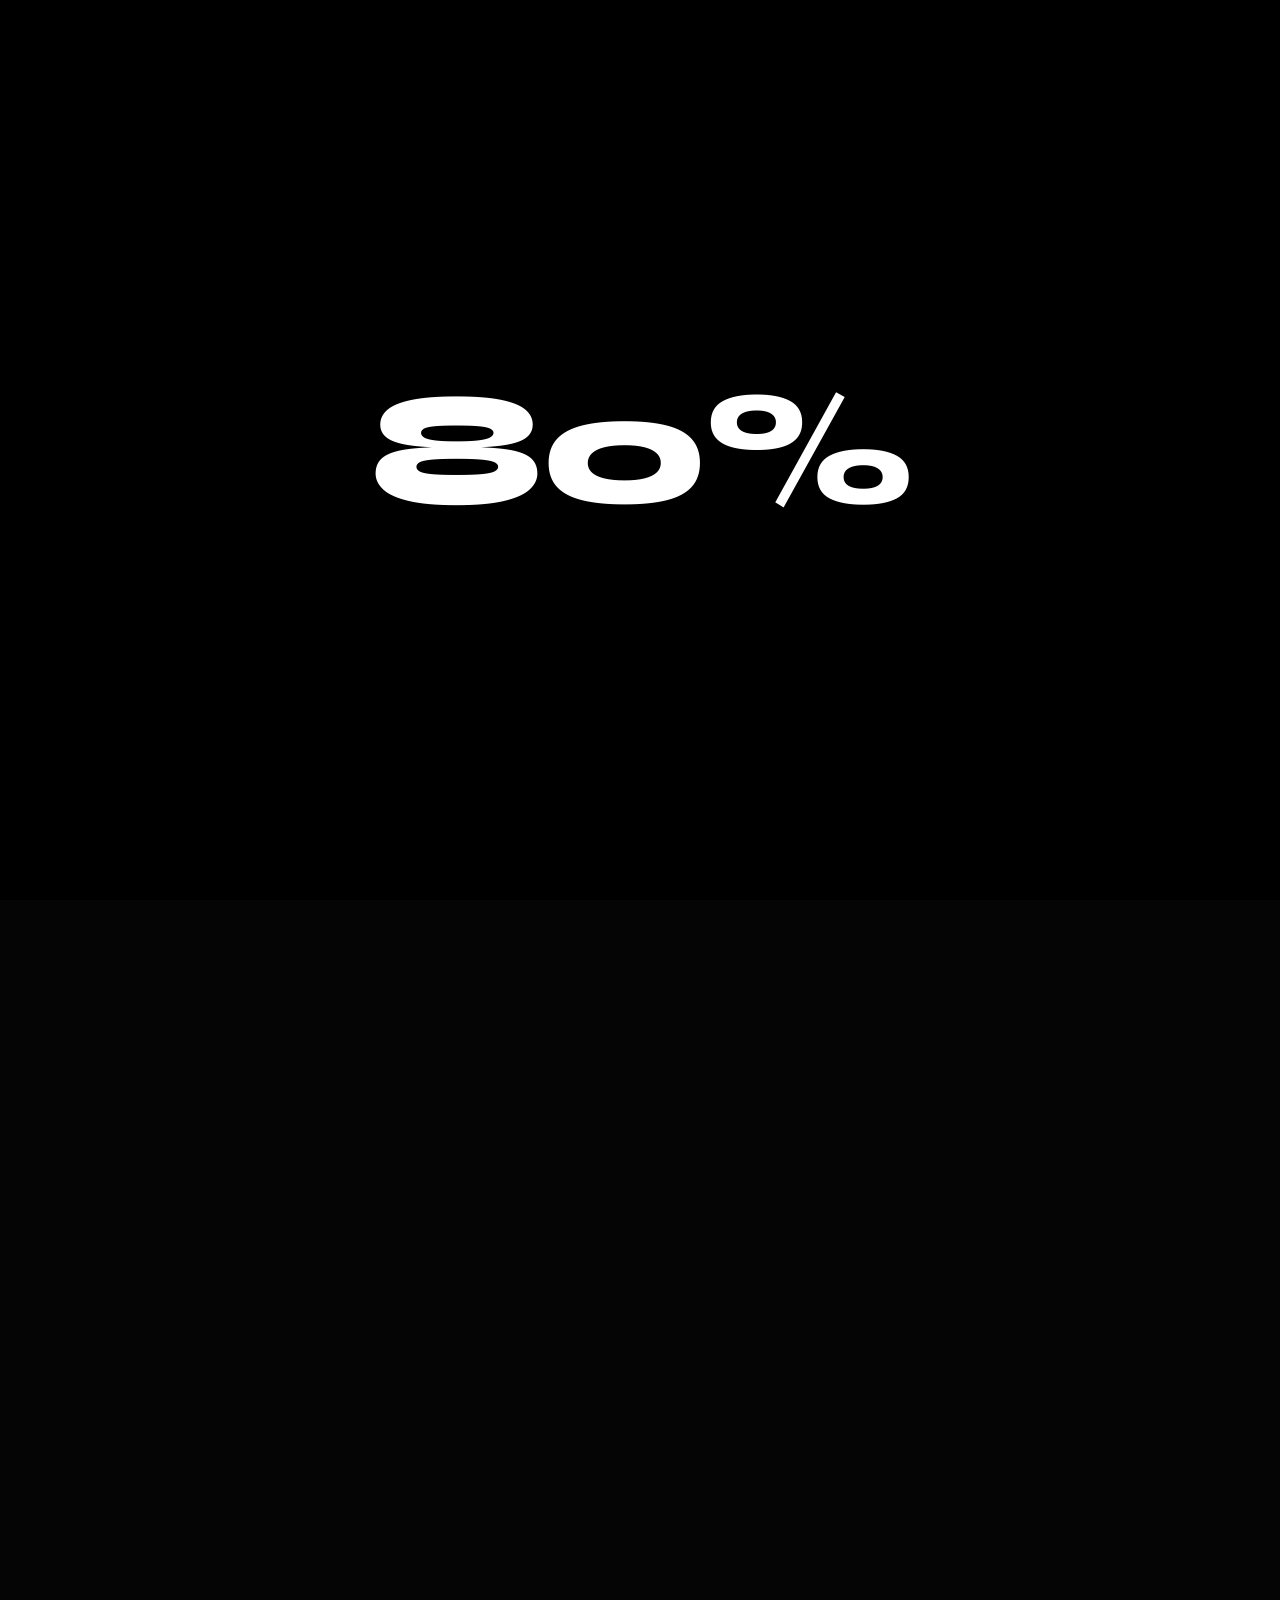
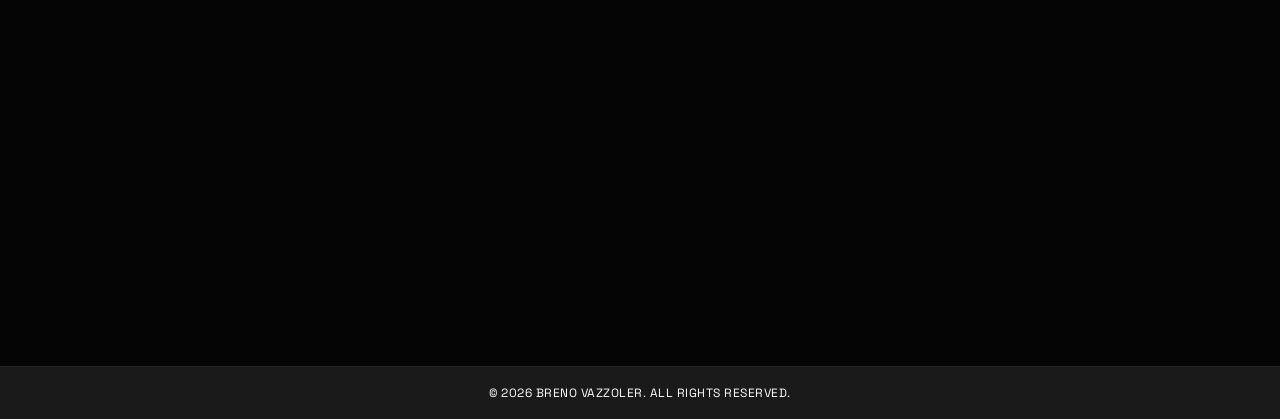
==== commit af3b5eb7: "6" ====
--- a/index.html
+++ b/index.html
@@ -37,6 +37,37 @@
 }
 
 html { scroll-behavior: smooth; }
+
+/* --- LOADING SCREEN --- */
+#loader-screen {
+  position: fixed;
+  top: 0;
+  left: 0;
+  width: 100vw;
+  height: 100vh;
+  background-color: #000000;
+  z-index: 10000;
+  display: flex;
+  justify-content: center;
+  align-items: center;
+  transition: opacity 0.6s ease, visibility 0.6s ease;
+}
+
+#loader-screen.hidden {
+  opacity: 0;
+  visibility: hidden;
+  pointer-events: none;
+}
+
+.loader-percentage {
+  font-family: var(--font-display);
+  font-weight: 800;
+  font-size: clamp(4rem, 15vw, 10rem);
+  color: #ffffff;
+  letter-spacing: -4px;
+  line-height: 1;
+}
+
 .hero-role-link {
   color: inherit;
   text-decoration: none;
@@ -1396,8 +1427,6 @@
     padding-bottom: max(40px, env(safe-area-inset-bottom));
   }
 
-
-
   .mobile-nav a { font-size: 1.8rem; }
   .mobile-nav { gap: 30px; }
 
@@ -1429,6 +1458,11 @@
 </head>
 
 <body>
+
+<!-- LOADING SCREEN -->
+<div id="loader-screen">
+  <div class="loader-percentage" id="loader-percentage">0%</div>
+</div>
 
 <div class="cursor" id="cursor"></div>
 
@@ -1458,7 +1492,7 @@
       <svg viewBox="0 0 24 24" fill="white" width="18" height="18"><path d="M17.472 14.382c-.297-.149-1.758-.867-2.03-.967-.273-.099-.471-.148-.67.15-.197.297-.767.966-.94 1.164-.173.199-.347.223-.644.075-.297-.15-1.255-.463-2.39-1.475-.883-.788-1.48-1.761-1.653-2.059-.173-.297-.018-.458.13-.606.134-.133.298-.347.446-.52.149-.174.198-.298.298-.497.099-.198.05-.371-.025-.52-.075-.149-.669-1.612-.916-2.207-.242-.579-.487-.5-.669-.51-.173-.008-.371-.01-.57-.01-.198 0-.52.074-.792.372-.272.297-1.04 1.016-1.04 2.479 0 1.462 1.065 2.875 1.213 3.074.149.198 2.096 3.2 5.077 4.487.709.306 1.262.489 1.694.625.712.227 1.36.195 1.871.118.571-.085 1.758-.719 2.006-1.413.248-.694.248-1.289.173-1.413-.074-.124-.272-.198-.57-.347m-5.421 7.403h-.004a9.87 9.87 0 01-5.031-1.378l-.361-.214-3.741.982.998-3.648-.235-.374a9.86 9.86 0 01-1.51-5.26c.001-5.45 4.436-9.884 9.888-9.884 2.64 0 5.122 1.03 6.988 2.898a9.825 9.825 0 012.893 6.994c-.003 5.45-4.437 9.884-9.885 9.884m8.413-18.297A11.815 11.815 0 0012.05 0C5.495 0 .16 5.335.157 11.892c0 2.096.547 4.142 1.588 5.945L.057 24l6.305-1.654a11.882 11.882 0 005.683 1.448h.005c6.554 0 11.89-5.335 11.893-11.893a11.821 11.821 0 00-3.48-8.413z"/></svg>
     </a>
     <a href="https://www.linkedin.com/in/brenovazzoler" target="_blank" rel="noopener" aria-label="LinkedIn" data-hover>
-      <svg viewBox="0 0 24 24" fill="white" width="18" height="18"><path d="M20.447 20.452h-3.554v-5.569c0-1.328-.027-3.037-1.852-3.037-1.853 0-2.136 1.445-2.136 2.939v5.667H9.351V9h3.414v1.561h.046c.477-.9 1.637-1.85 3.37-1.85 3.601 0 4.267 2.37 4.267 5.455v6.286zM5.337 7.433a2.062 2.062 0 01-2.063-2.065 2.064 2.064 0 112.063 2.065zm1.782 13.019H3.555V9h3.564v11.452zM22.225 0H1.771C.792 0 0 .774 0 1.729v20.542C0 23.227.792 24 1.771 24h20.451C23.2 24 24 23.227 24 22.271V1.729C24 .774 23.2 0 22.222 0h.003z"/></svg>
+      <svg viewBox="0 0 24 24" fill="white" width="18" height="18"><path d="M20.447 20.452h-3.554v-5.569c0-1.328-.027-3.037-1.852-3.037-1.853 0-2.136 1.445-2.136 2.939v5.667H9.351V9h3.414v1.561h.046c.477-.9 1.637-1.85 3.37-1.85 3.601 0 4.267 2.37 4.267 5.455v6.286zM5.337 7.433a2.062 2.062 0 01-2.063-2.065 2.064 2.064 1 112.063 2.065zm1.782 13.019H3.555V9h3.564v11.452zM22.225 0H1.771C.792 0 0 .774 0 1.729v20.542C0 23.227.792 24 1.771 24h20.451C23.2 24 24 23.227 24 22.271V1.729C24 .774 23.2 0 22.222 0h.003z"/></svg>
     </a>
   </div>
   <div class="lang-switch">
@@ -1805,7 +1839,6 @@
 
     <!-- QUADRANT 7: Bottom-Left 4 SMALL -->
     <div class="quadrant quadrant-small-grid">
-      <!-- Q7 VIDEO 1: defina src, grid-title e grid-cat abaixo -->
       <div class="grid-item q7-1" data-hover data-video-player>
         <video src="ArcelorMittalAPPEvoluir.mp4" muted loop playsinline autoplay preload="metadata"></video>
         <div class="play-overlay"><svg class="play-icon" viewBox="0 0 24 24" fill="white" width="48" height="48"><polygon points="5,3 19,12 5,21"/></svg></div>
@@ -1817,794 +1850,169 @@
           <button class="vc-btn vc-mute" title="Mute/Unmute"><svg class="icon-muted" viewBox="0 0 24 24" fill="white" width="18" height="18"><polygon points="11,5 6,9 2,9 2,15 6,15 11,19"/><line x1="23" y1="9" x2="17" y2="15" stroke="white" stroke-width="2"/><line x1="17" y1="9" x2="23" y2="15" stroke="white" stroke-width="2"/></svg><svg class="icon-unmuted" viewBox="0 0 24 24" fill="white" width="18" height="18" style="display:none"><polygon points="11,5 6,9 2,9 2,15 6,15 11,19"/><path d="M15.54 8.46a5 5 0 010 7.07" fill="none" stroke="white" stroke-width="2"/><path d="M19.07 4.93a10 10 0 010 14.14" fill="none" stroke="white" stroke-width="2"/></svg></button>
         </div>
         <div class="grid-info">
-          <div class="grid-title">Arcelor Mittal</div>
-          <div class="grid-cat">App Evoluir</div>
-        </div>
-      </div>
-      <!-- Q7 VIDEO 2: defina src, grid-title e grid-cat abaixo -->
-      <div class="grid-item q7-2" data-hover data-video-player>
-        <video src="Estado Transparente.mp4" muted loop playsinline autoplay preload="metadata"></video>
-        <div class="play-overlay"><svg class="play-icon" viewBox="0 0 24 24" fill="white" width="48" height="48"><polygon points="5,3 19,12 5,21"/></svg></div>
-        <div class="video-controls">
-          <button class="vc-btn vc-playpause" title="Play/Pause"><svg class="icon-play" viewBox="0 0 24 24" fill="white" width="18" height="18"><polygon points="5,3 19,12 5,21"/></svg><svg class="icon-pause" viewBox="0 0 24 24" fill="white" width="18" height="18" style="display:none"><rect x="5" y="3" width="4" height="18"/><rect x="15" y="3" width="4" height="18"/></svg></button>
-          <span class="vc-time">0:00</span>
-          <div class="vc-progress"><div class="vc-progress-bar"><div class="vc-progress-fill"></div></div></div>
-          <span class="vc-time">0:00</span>
-          <button class="vc-btn vc-mute" title="Mute/Unmute"><svg class="icon-muted" viewBox="0 0 24 24" fill="white" width="18" height="18"><polygon points="11,5 6,9 2,9 2,15 6,15 11,19"/><line x1="23" y1="9" x2="17" y2="15" stroke="white" stroke-width="2"/><line x1="17" y1="9" x2="23" y2="15" stroke="white" stroke-width="2"/></svg><svg class="icon-unmuted" viewBox="0 0 24 24" fill="white" width="18" height="18" style="display:none"><polygon points="11,5 6,9 2,9 2,15 6,15 11,19"/><path d="M15.54 8.46a5 5 0 010 7.07" fill="none" stroke="white" stroke-width="2"/><path d="M19.07 4.93a10 10 0 010 14.14" fill="none" stroke="white" stroke-width="2"/></svg></button>
-        </div>
-        <div class="grid-info">
-          <div class="grid-title">SECOM ES</div>
-          <div class="grid-cat">Estado Transparente</div>
-        </div>
-      </div>
-      <!-- Q7 VIDEO 3: defina src, grid-title e grid-cat abaixo -->
-      <div class="grid-item q7-3" data-hover data-video-player>
-        <video src="kadão e kadinho.mp4" muted loop playsinline autoplay preload="metadata"></video>
-        <div class="play-overlay"><svg class="play-icon" viewBox="0 0 24 24" fill="white" width="48" height="48"><polygon points="5,3 19,12 5,21"/></svg></div>
-        <div class="video-controls">
-          <button class="vc-btn vc-playpause" title="Play/Pause"><svg class="icon-play" viewBox="0 0 24 24" fill="white" width="18" height="18"><polygon points="5,3 19,12 5,21"/></svg><svg class="icon-pause" viewBox="0 0 24 24" fill="white" width="18" height="18" style="display:none"><rect x="5" y="3" width="4" height="18"/><rect x="15" y="3" width="4" height="18"/></svg></button>
-          <span class="vc-time">0:00</span>
-          <div class="vc-progress"><div class="vc-progress-bar"><div class="vc-progress-fill"></div></div></div>
-          <span class="vc-time">0:00</span>
-          <button class="vc-btn vc-mute" title="Mute/Unmute"><svg class="icon-muted" viewBox="0 0 24 24" fill="white" width="18" height="18"><polygon points="11,5 6,9 2,9 2,15 6,15 11,19"/><line x1="23" y1="9" x2="17" y2="15" stroke="white" stroke-width="2"/><line x1="17" y1="9" x2="23" y2="15" stroke="white" stroke-width="2"/></svg><svg class="icon-unmuted" viewBox="0 0 24 24" fill="white" width="18" height="18" style="display:none"><polygon points="11,5 6,9 2,9 2,15 6,15 11,19"/><path d="M15.54 8.46a5 5 0 010 7.07" fill="none" stroke="white" stroke-width="2"/><path d="M19.07 4.93a10 10 0 010 14.14" fill="none" stroke="white" stroke-width="2"/></svg></button>
-        </div>
-        <div class="grid-info">
-          <div class="grid-title">Unimed Vitória</div>
-          <div class="grid-cat">Kadão e Kadinho</div>
-        </div>
-      </div>
-      <!-- Q7 VIDEO 4: defina src, grid-title e grid-cat abaixo -->
-      <div class="grid-item q7-4" data-hover data-video-player>
-        <video src="multivixcaua.mp4" muted loop playsinline autoplay preload="metadata"></video>
-        <div class="play-overlay"><svg class="play-icon" viewBox="0 0 24 24" fill="white" width="48" height="48"><polygon points="5,3 19,12 5,21"/></svg></div>
-        <div class="video-controls">
-          <button class="vc-btn vc-playpause" title="Play/Pause"><svg class="icon-play" viewBox="0 0 24 24" fill="white" width="18" height="18"><polygon points="5,3 19,12 5,21"/></svg><svg class="icon-pause" viewBox="0 0 24 24" fill="white" width="18" height="18" style="display:none"><rect x="5" y="3" width="4" height="18"/><rect x="15" y="3" width="4" height="18"/></svg></button>
-          <span class="vc-time">0:00</span>
-          <div class="vc-progress"><div class="vc-progress-bar"><div class="vc-progress-fill"></div></div></div>
-          <span class="vc-time">0:00</span>
-          <button class="vc-btn vc-mute" title="Mute/Unmute"><svg class="icon-muted" viewBox="0 0 24 24" fill="white" width="18" height="18"><polygon points="11,5 6,9 2,9 2,15 6,15 11,19"/><line x1="23" y1="9" x2="17" y2="15" stroke="white" stroke-width="2"/><line x1="17" y1="9" x2="23" y2="15" stroke="white" stroke-width="2"/></svg><svg class="icon-unmuted" viewBox="0 0 24 24" fill="white" width="18" height="18" style="display:none"><polygon points="11,5 6,9 2,9 2,15 6,15 11,19"/><path d="M15.54 8.46a5 5 0 010 7.07" fill="none" stroke="white" stroke-width="2"/><path d="M19.07 4.93a10 10 0 010 14.14" fill="none" stroke="white" stroke-width="2"/></svg></button>
-        </div>
-        <div class="grid-info">
-          <div class="grid-title">Multivix</div>
-          <div class="grid-cat">Cauã Reymond</div>
+          <div class="grid-title">ArcelorMittal</div>
+          <div class="grid-cat">APP Evoluir</div>
         </div>
       </div>
     </div>
 
-    <!-- QUADRANT 8: Bottom-Right LARGE -->
-    <div class="quadrant quadrant-large">
-      <div class="grid-item grid-item-large q8-large" data-hover data-video-player>
-        <video src="32FestivaldeCinemadeVitória.mp4" muted loop playsinline autoplay preload="metadata"></video>
-        <div class="play-overlay"><svg class="play-icon" viewBox="0 0 24 24" fill="white" width="48" height="48"><polygon points="5,3 19,12 5,21"/></svg></div>
-        <div class="video-controls">
-          <button class="vc-btn vc-playpause" title="Play/Pause"><svg class="icon-play" viewBox="0 0 24 24" fill="white" width="18" height="18"><polygon points="5,3 19,12 5,21"/></svg><svg class="icon-pause" viewBox="0 0 24 24" fill="white" width="18" height="18" style="display:none"><rect x="5" y="3" width="4" height="18"/><rect x="15" y="3" width="4" height="18"/></svg></button>
-          <span class="vc-time">0:00</span>
-          <div class="vc-progress"><div class="vc-progress-bar"><div class="vc-progress-fill"></div></div></div>
-          <span class="vc-time">0:00</span>
-          <button class="vc-btn vc-mute" title="Mute/Unmute"><svg class="icon-muted" viewBox="0 0 24 24" fill="white" width="18" height="18"><polygon points="11,5 6,9 2,9 2,15 6,15 11,19"/><line x1="23" y1="9" x2="17" y2="15" stroke="white" stroke-width="2"/><line x1="17" y1="9" x2="23" y2="15" stroke="white" stroke-width="2"/></svg><svg class="icon-unmuted" viewBox="0 0 24 24" fill="white" width="18" height="18" style="display:none"><polygon points="11,5 6,9 2,9 2,15 6,15 11,19"/><path d="M15.54 8.46a5 5 0 010 7.07" fill="none" stroke="white" stroke-width="2"/><path d="M19.07 4.93a10 10 0 010 14.14" fill="none" stroke="white" stroke-width="2"/></svg></button>
-        </div>
-        <div class="grid-info">
-          <div class="grid-title">32 Festivalde Cinema de Vitória</div>
-          <div class="grid-cat">Jingle</div>
-        </div>
-      </div>
-    </div>
-
   </div>
 </section>
 
-<!-- VOICEOVER / AUDIO PLAYER -->
-<section id="voiceover" class="reveal">
-  <div class="voiceover-container">
-    <h2 class="section-title" data-i18n="section_voiceover">VOICEOVER</h2>
-    <div class="audio-player-list" id="audio-player-list">
-
-      <div class="audio-track" data-audio-player>
-        <audio style="display:none" preload="metadata" src="1 Câmara de Vereadores de Três Lagoas - Coloquial.mp3"></audio>
-        <div class="audio-track-number">01</div>
-        <div class="audio-track-info">
-          <div class="audio-track-title">Câmara de Vereadores de Três Lagoas</div>
-          <div class="audio-track-cat">Coloquial</div>
-        </div>
-        <div class="audio-track-controls">
-          <button class="audio-btn-play" aria-label="Play"><svg viewBox="0 0 24 24" fill="white" width="20" height="20"><polygon points="6,3 20,12 6,21"/></svg></button>
-        </div>
-        <div class="audio-track-progress-wrap">
-          <div class="audio-track-progress-bar"><div class="audio-track-progress-fill"></div></div>
-        </div>
-        <div class="audio-track-time"><span class="audio-current">0:00</span></div>
-      </div>
-
-      <div class="audio-track" data-audio-player>
-        <audio style="display:none" preload="metadata" src="2 SANESUL Governo de Mato Grosso do Sul - Coloquial.mp3"></audio>
-        <div class="audio-track-number">02</div>
-        <div class="audio-track-info">
-          <div class="audio-track-title">SANESUL Governo de Mato Grosso do Sul</div>
-          <div class="audio-track-cat">Coloquial</div>
-        </div>
-        <div class="audio-track-controls">
-          <button class="audio-btn-play" aria-label="Play"><svg viewBox="0 0 24 24" fill="white" width="20" height="20"><polygon points="6,3 20,12 6,21"/></svg></button>
-        </div>
-        <div class="audio-track-progress-wrap">
-          <div class="audio-track-progress-bar"><div class="audio-track-progress-fill"></div></div>
-        </div>
-        <div class="audio-track-time"><span class="audio-current">0:00</span></div>
-      </div>
-
-      <div class="audio-track" data-audio-player>
-        <audio style="display:none" preload="metadata" src="3 SEBRAE - MS Qualifica Empreendedor - Coloquial.mp3"></audio>
-        <div class="audio-track-number">03</div>
-        <div class="audio-track-info">
-          <div class="audio-track-title">SEBRAE - MS Qualifica Empreendedor</div>
-          <div class="audio-track-cat">Coloquial</div>
-        </div>
-        <div class="audio-track-controls">
-          <button class="audio-btn-play" aria-label="Play"><svg viewBox="0 0 24 24" fill="white" width="20" height="20"><polygon points="6,3 20,12 6,21"/></svg></button>
-        </div>
-        <div class="audio-track-progress-wrap">
-          <div class="audio-track-progress-bar"><div class="audio-track-progress-fill"></div></div>
-        </div>
-        <div class="audio-track-time"><span class="audio-current">0:00</span></div>
-      </div>
-
-      <div class="audio-track" data-audio-player>
-        <audio style="display:none" preload="metadata" src="4 Festival Movimento Cidade - Manifesto.mp3"></audio>
-        <div class="audio-track-number">04</div>
-        <div class="audio-track-info">
-          <div class="audio-track-title">Festival Movimento Cidade</div>
-          <div class="audio-track-cat">Manifesto</div>
-        </div>
-        <div class="audio-track-controls">
-          <button class="audio-btn-play" aria-label="Play"><svg viewBox="0 0 24 24" fill="white" width="20" height="20"><polygon points="6,3 20,12 6,21"/></svg></button>
-        </div>
-        <div class="audio-track-progress-wrap">
-          <div class="audio-track-progress-bar"><div class="audio-track-progress-fill"></div></div>
-        </div>
-        <div class="audio-track-time"><span class="audio-current">0:00</span></div>
-      </div>
-
-      <div class="audio-track" data-audio-player>
-        <audio style="display:none" preload="metadata" src="5 SEBRAE - Manifesto.mp3"></audio>
-        <div class="audio-track-number">05</div>
-        <div class="audio-track-info">
-          <div class="audio-track-title">SEBRAE</div>
-          <div class="audio-track-cat">Manifesto</div>
-        </div>
-        <div class="audio-track-controls">
-          <button class="audio-btn-play" aria-label="Play"><svg viewBox="0 0 24 24" fill="white" width="20" height="20"><polygon points="6,3 20,12 6,21"/></svg></button>
-        </div>
-        <div class="audio-track-progress-wrap">
-          <div class="audio-track-progress-bar"><div class="audio-track-progress-fill"></div></div>
-        </div>
-        <div class="audio-track-time"><span class="audio-current">0:00</span></div>
-      </div>
-
-      <div class="audio-track" data-audio-player>
-        <audio style="display:none" preload="metadata" src="6 Iserve - Institucional.mp3"></audio>
-        <div class="audio-track-number">06</div>
-        <div class="audio-track-info">
-          <div class="audio-track-title">Iserve</div>
-          <div class="audio-track-cat">Institucional</div>
-        </div>
-        <div class="audio-track-controls">
-          <button class="audio-btn-play" aria-label="Play"><svg viewBox="0 0 24 24" fill="white" width="20" height="20"><polygon points="6,3 20,12 6,21"/></svg></button>
-        </div>
-        <div class="audio-track-progress-wrap">
-          <div class="audio-track-progress-bar"><div class="audio-track-progress-fill"></div></div>
-        </div>
-        <div class="audio-track-time"><span class="audio-current">0:00</span></div>
-      </div>
-
-      <div class="audio-track" data-audio-player>
-        <audio style="display:none" preload="metadata" src="7 Festival Tenda Lab 10 anos - Varejo.mp3"></audio>
-        <div class="audio-track-number">07</div>
-        <div class="audio-track-info">
-          <div class="audio-track-title">Festival Tenda Lab 10 anos</div>
-          <div class="audio-track-cat">Varejo</div>
-        </div>
-        <div class="audio-track-controls">
-          <button class="audio-btn-play" aria-label="Play"><svg viewBox="0 0 24 24" fill="white" width="20" height="20"><polygon points="6,3 20,12 6,21"/></svg></button>
-        </div>
-        <div class="audio-track-progress-wrap">
-          <div class="audio-track-progress-bar"><div class="audio-track-progress-fill"></div></div>
-        </div>
-        <div class="audio-track-time"><span class="audio-current">0:00</span></div>
-      </div>
-
-      <div class="audio-track" data-audio-player>
-        <audio style="display:none" preload="metadata" src="8 BRZ - Varejo.mp3"></audio>
-        <div class="audio-track-number">08</div>
-        <div class="audio-track-info">
-          <div class="audio-track-title">BRZ</div>
-          <div class="audio-track-cat">Varejo</div>
-        </div>
-        <div class="audio-track-controls">
-          <button class="audio-btn-play" aria-label="Play"><svg viewBox="0 0 24 24" fill="white" width="20" height="20"><polygon points="6,3 20,12 6,21"/></svg></button>
-        </div>
-        <div class="audio-track-progress-wrap">
-          <div class="audio-track-progress-bar"><div class="audio-track-progress-fill"></div></div>
-        </div>
-        <div class="audio-track-time"><span class="audio-current">0:00</span></div>
-      </div>
-
-      <div class="audio-track" data-audio-player>
-        <audio style="display:none" preload="metadata" src="9 SPED Automation -  Informativo.mp3"></audio>
-        <div class="audio-track-number">09</div>
-        <div class="audio-track-info">
-          <div class="audio-track-title">SPED Automation</div>
-          <div class="audio-track-cat">Informativo</div>
-        </div>
-        <div class="audio-track-controls">
-          <button class="audio-btn-play" aria-label="Play"><svg viewBox="0 0 24 24" fill="white" width="20" height="20"><polygon points="6,3 20,12 6,21"/></svg></button>
-        </div>
-        <div class="audio-track-progress-wrap">
-          <div class="audio-track-progress-bar"><div class="audio-track-progress-fill"></div></div>
-        </div>
-        <div class="audio-track-time"><span class="audio-current">0:00</span></div>
-      </div>
-
-      <div class="audio-track" data-audio-player>
-        <audio style="display:none" preload="metadata" src="10 Fertille Agricola - Emotivo.mp3"></audio>
-        <div class="audio-track-number">10</div>
-        <div class="audio-track-info">
-          <div class="audio-track-title">Fertille Agricola</div>
-          <div class="audio-track-cat">Emotivo</div>
-        </div>
-        <div class="audio-track-controls">
-          <button class="audio-btn-play" aria-label="Play"><svg viewBox="0 0 24 24" fill="white" width="20" height="20"><polygon points="6,3 20,12 6,21"/></svg></button>
-        </div>
-        <div class="audio-track-progress-wrap">
-          <div class="audio-track-progress-bar"><div class="audio-track-progress-fill"></div></div>
-        </div>
-        <div class="audio-track-time"><span class="audio-current">0:00</span></div>
-      </div>
-
-    </div>
-  </div>
-</section>
-
-<!-- ABOUT SECTION -->
-<section id="about" class="about-section">
-  <div class="about-container">
-    <div class="about-photo">
-      <img src="porto.png" alt="Breno Vazzoler">
-    </div>
-    <div class="about-text">
-      <p data-i18n="about_p1">I craft sound that tells stories.</p>
-      <p data-i18n="about_p2">I'm a Brazilian composer, producer and voice artist based in Porto, Portugal, with over 15 years working in music production, sound design, voice-over and post-production for film, TV, advertising, digital media and interactive projects, including games. My work always starts from the idea that sound is not merely support — it's narrative, atmosphere, the thing that gives images their depth.</p>
-      <p data-i18n="about_p3">I work end-to-end across the creative process: from composition and sound creation to recording, voice, editing, mixing and mastering. I like to stay close to every stage, ensuring aesthetic coherence and intention in everything I deliver. That vision also comes from my background as a musician — over 20 years as a multi-instrumentalist, which naturally shapes the way I build rhythm, texture and emotion.</p>
-      <p data-i18n="about_p4">Throughout my career I've collaborated with brands such as Vale, ArcelorMittal, Apex Partners, Swift, FINDES, Banestes, Unimed and Multivix, as well as projects for the governments of Espírito Santo, Pará and Mato Grosso do Sul. I've also contributed to works screened at international festivals in Cannes, New York and London.</p>
-      <p data-i18n="about_p5">I've been awarded 7 times at the Prêmio Colibri (including Gold in 2024), and I'm also a winner of the Prêmio Colunistas and a finalist at Profissionais do Ano, by Rede Globo.</p>
-      <p data-i18n="about_p6">One of the projects that has meant the most to me, Atlântida, received the Best Short Documentary award at the Berlin Underground Film Festival — a work in which sound played a central role in shaping the narrative.</p>
-      <p data-i18n="about_p7">I keep creating with a focus on sensitivity, precision and impact — always trying to make sound an experience that is felt, not merely heard.</p>
-    </div>
-  </div>
-</section>
-
-<!-- FOOTER -->
 <footer>
-  <div class="footer-social">
-    <a href="https://www.instagram.com/brenovazzoler/" target="_blank" rel="noopener" aria-label="Instagram">
-      <svg viewBox="0 0 24 24" fill="white" width="16" height="16"><path d="M12 2.163c3.204 0 3.584.012 4.85.07 3.252.148 4.771 1.691 4.919 4.919.058 1.265.069 1.645.069 4.849 0 3.205-.012 3.584-.069 4.849-.149 3.225-1.664 4.771-4.919 4.919-1.266.058-1.644.07-4.85.07-3.204 0-3.584-.012-4.849-.07-3.26-.149-4.771-1.699-4.919-4.92-.058-1.265-.07-1.644-.07-4.849 0-3.204.013-3.583.07-4.849.149-3.227 1.664-4.771 4.919-4.919 1.266-.057 1.645-.069 4.849-.069zM12 0C8.741 0 8.333.014 7.053.072 2.695.272.273 2.69.073 7.052.014 8.333 0 8.741 0 12c0 3.259.014 3.668.072 4.948.2 4.358 2.618 6.78 6.98 6.98C8.333 23.986 8.741 24 12 24c3.259 0 3.668-.014 4.948-.072 4.354-.2 6.782-2.618 6.979-6.98.059-1.28.073-1.689.073-4.948 0-3.259-.014-3.667-.072-4.947-.196-4.354-2.617-6.78-6.979-6.98C15.668.014 15.259 0 12 0zm0 5.838a6.162 6.162 0 100 12.324 6.162 6.162 0 000-12.324zM12 16a4 4 0 110-8 4 4 0 010 8zm6.406-11.845a1.44 1.44 0 100 2.881 1.44 1.44 0 000-2.881z"/></svg>
-    </a>
-    <a href="https://wa.me/351934168614" target="_blank" rel="noopener" aria-label="WhatsApp">
-      <svg viewBox="0 0 24 24" fill="white" width="16" height="16"><path d="M17.472 14.382c-.297-.149-1.758-.867-2.03-.967-.273-.099-.471-.148-.67.15-.197.297-.767.966-.94 1.164-.173.199-.347.223-.644.075-.297-.15-1.255-.463-2.39-1.475-.883-.788-1.48-1.761-1.653-2.059-.173-.297-.018-.458.13-.606.134-.133.298-.347.446-.52.149-.174.198-.298.298-.497.099-.198.05-.371-.025-.52-.075-.149-.669-1.612-.916-2.207-.242-.579-.487-.5-.669-.51-.173-.008-.371-.01-.57-.01-.198 0-.52.074-.792.372-.272.297-1.04 1.016-1.04 2.479 0 1.462 1.065 2.875 1.213 3.074.149.198 2.096 3.2 5.077 4.487.709.306 1.262.489 1.694.625.712.227 1.36.195 1.871.118.571-.085 1.758-.719 2.006-1.413.248-.694.248-1.289.173-1.413-.074-.124-.272-.198-.57-.347m-5.421 7.403h-.004a9.87 9.87 0 01-5.031-1.378l-.361-.214-3.741.982.998-3.648-.235-.374a9.86 9.86 0 01-1.51-5.26c.001-5.45 4.436-9.884 9.888-9.884 2.64 0 5.122 1.03 6.988 2.898a9.825 9.825 0 012.893 6.994c-.003 5.45-4.437 9.884-9.885 9.884m8.413-18.297A11.815 11.815 0 0012.05 0C5.495 0 .16 5.335.157 11.892c0 2.096.547 4.142 1.588 5.945L.057 24l6.305-1.654a11.882 11.882 0 005.683 1.448h.005c6.554 0 11.89-5.335 11.893-11.893a11.821 11.821 0 00-3.48-8.413z"/></svg>
-    </a>
-    <a href="https://www.linkedin.com/in/brenovazzoler" target="_blank" rel="noopener" aria-label="LinkedIn">
-      <svg viewBox="0 0 24 24" fill="white" width="16" height="16"><path d="M20.447 20.452h-3.554v-5.569c0-1.328-.027-3.037-1.852-3.037-1.853 0-2.136 1.445-2.136 2.939v5.667H9.351V9h3.414v1.561h.046c.477-.9 1.637-1.85 3.37-1.85 3.601 0 4.267 2.37 4.267 5.455v6.286zM5.337 7.433a2.062 2.062 0 01-2.063-2.065 2.064 2.064 0 112.063 2.065zm1.782 13.019H3.555V9h3.564v11.452zM22.225 0H1.771C.792 0 0 .774 0 1.729v20.542C0 23.227.792 24 1.771 24h20.451C23.2 24 24 23.227 24 22.271V1.729C24 .774 23.2 0 22.222 0h.003z"/></svg>
-    </a>
-  </div>
-  <p data-i18n="footer_copy">© BRENO VAZZOLER – 2026</p>
+  <p>&copy; 2026 Breno Vazzoler. All rights reserved.</p>
 </footer>
 
 <script>
-const isMouseDevice = window.matchMedia('(pointer: fine)').matches;
-
-// --- 1. CUSTOM CURSOR ---
-const cursor = document.getElementById('cursor');
-if (isMouseDevice) {
-  cursor.style.display = 'block';
-  document.addEventListener('mousemove', (e) => {
-    cursor.style.left = e.clientX + 'px';
-    cursor.style.top  = e.clientY + 'px';
-  });
-
-  // Aplicar efeito de hover em TODOS os elementos interativos do site
-  const interactiveSelectors = [
-    'a', 'button', 'input', 'textarea', 'select', 'label',
-    '[data-hover]', '[data-video-player]', '[data-audio-player]',
-    '.grid-item', '.audio-track', '.play-overlay', '.vc-btn',
-    '.audio-btn-play', '.lang-btn', '.hamburger', '.video-fullscreen-close',
-    '.vc-progress', '.audio-track-progress-bar', '.nav-dropdown-trigger',
-    '.mobile-nav-dropdown-trigger', '.mobile-nav-dropdown-menu a',
-    '.hero-sub', '.section-title', 'footer', '.about-section',
-    '.about-photo img', '.about-text p', '.footer-social a',
-    '.hero-text', '.grid-title', '.grid-cat', '.grid-info',
-    '.contact-card', '.form-group', '.logo-container', '.rec-dot'
-  ];
-
-  const interactiveElements = document.querySelectorAll(interactiveSelectors.join(', '));
-  interactiveElements.forEach(el => {
-    el.addEventListener('mouseenter', () => cursor.classList.add('hovered'));
-    el.addEventListener('mouseleave', () => cursor.classList.remove('hovered'));
-  });
-}
-
-// --- 2. FLUID BACKGROUND ANIMATION ---
-const canvas = document.getElementById('fluid-canvas');
-const ctx    = canvas.getContext('2d');
-let width, height;
-let particles = [];
-function getParticleCount() {
-  const w = window.innerWidth;
-  if (w < 480) return 5;
-  if (w < 768) return 8;
-  if (!isMouseDevice) return 10;
-  return 18;
-}
-let PARTICLE_COUNT = getParticleCount();
-const dpr = window.devicePixelRatio || 1;
-
-function resize() {
-  const heroEl = document.getElementById('hero');
-  const w = heroEl.offsetWidth;
-  const h = heroEl.offsetHeight;
-  canvas.width  = w * dpr;
-  canvas.height = h * dpr;
-  canvas.style.width  = w + 'px';
-  canvas.style.height = h + 'px';
-  ctx.setTransform(dpr, 0, 0, dpr, 0, 0);
-  width  = w;
-  height = h;
-  const newCount = getParticleCount();
-  if (newCount !== PARTICLE_COUNT) {
-    PARTICLE_COUNT = newCount;
-    while (particles.length > PARTICLE_COUNT) particles.pop();
-    while (particles.length < PARTICLE_COUNT) particles.push(new Particle());
-  }
-}
-window.addEventListener('resize', resize);
-resize();
-
-function getMaxParticleSize() {
-  const w = window.innerWidth;
-  if (w < 480) return 40;
-  if (w < 768) return 60;
-  return 80;
-}
-
-class Particle {
-  constructor() {
-    this.x     = Math.random() * width;
-    this.y     = Math.random() * height;
-    this.vx    = (Math.random() - 0.5) * 0.8;
-    this.vy    = (Math.random() - 0.5) * 0.8;
-    const maxSize = getMaxParticleSize();
-    this.size  = Math.random() * maxSize + (maxSize * 0.5);
-    const colors = ['rgba(80,80,80,0.7)', 'rgba(60,60,60,0.6)', 'rgba(100,100,100,0.5)', 'rgba(40,40,40,0.7)'];
-    this.color = colors[Math.floor(Math.random() * colors.length)];
-  }
-  update() {
-    this.x += this.vx;
-    this.y += this.vy;
-    if (this.x < -this.size || this.x > width  + this.size) this.vx *= -1;
-    if (this.y < -this.size || this.y > height + this.size) this.vy *= -1;
-  }
-  draw() {
-    ctx.beginPath();
-    ctx.arc(this.x, this.y, this.size, 0, Math.PI * 2);
-    ctx.fillStyle = this.color;
-    ctx.fill();
-  }
-}
-for (let i = 0; i < PARTICLE_COUNT; i++) particles.push(new Particle());
-function animateFluid() {
-  ctx.clearRect(0, 0, width, height);
-  particles.forEach(p => { p.update(); p.draw(); });
-  requestAnimationFrame(animateFluid);
-}
-animateFluid();
-
-// --- 3. TEXT / MOTION EFFECTS ---
-if (isMouseDevice) {
-  const logoText  = document.querySelector('.logo-text');
-  const mainTitle = document.getElementById('main-title');
-  document.addEventListener('mousemove', (e) => {
-    const x = (window.innerWidth  / 2 - e.clientX) / 40;
-    const y = (window.innerHeight / 2 - e.clientY) / 40;
-    if (logoText)  logoText.style.transform  = `skewX(${-x * 0.3}deg) translateY(${y * 0.1}px)`;
-    if (mainTitle) mainTitle.style.transform = `perspective(800px) rotateY(${x * 0.2}deg) rotateX(${-y * 0.2}deg)`;
-  });
-}
-
-// --- 4. SCROLL REVEAL ---
-const scrollElements = document.querySelectorAll('.reveal');
-const elementInView = (el, dividend = 1) => {
-  const elementTop = el.getBoundingClientRect().top;
-  return elementTop <= (window.innerHeight || document.documentElement.clientHeight) / dividend;
-};
-const displayScrollElement = (element) => { element.classList.add('visible'); };
-const handleScrollAnimation = () => {
-  scrollElements.forEach(el => {
-    if (elementInView(el, 1.15)) displayScrollElement(el);
-  });
-};
-window.addEventListener('scroll', handleScrollAnimation, { passive: true });
-handleScrollAnimation();
-
-
-// --- HAMBURGER MENU ---
-const hamburger = document.getElementById('hamburger');
-const mobileNav = document.getElementById('mobile-nav');
-
-hamburger.addEventListener('click', () => {{
-  const isOpen = mobileNav.classList.toggle('open');
-  hamburger.classList.toggle('open', isOpen);
-  hamburger.setAttribute('aria-expanded', isOpen);
-  document.body.style.overflow = isOpen ? 'hidden' : '';
-}});
-
-function closeMobileNav() {{
-  mobileNav.classList.remove('open');
-  hamburger.classList.remove('open');
-  hamburger.setAttribute('aria-expanded', 'false');
-  document.body.style.overflow = '';
-}}
-
-// --- FULLSCREEN VIDEO PLAYER ---
-const fsOverlay = document.getElementById('video-fullscreen');
-const fsVideo = document.getElementById('fs-video');
-const fsClose = document.getElementById('fs-close');
-const fsPlaypause = document.getElementById('fs-playpause');
-const fsMute = document.getElementById('fs-mute');
-const fsProgress = document.getElementById('fs-progress');
-const fsProgressFill = document.getElementById('fs-progress-fill');
-const fsTimeCurrent = document.getElementById('fs-time-current');
-const fsTimeDuration = document.getElementById('fs-time-duration');
-const fsTitle = document.getElementById('fs-title');
-const fsCat = document.getElementById('fs-cat');
-
-let activeGridItem = null;
-
-function fsFormat(s) {
-  if (isNaN(s)) return '0:00';
-  const m = Math.floor(s / 60);
-  const sec = Math.floor(s % 60);
-  return m + ':' + (sec < 10 ? '0' : '') + sec;
-}
-
-function fsUpdateUI() {
-  const playing = !fsVideo.paused && !fsVideo.ended;
-  const iconPlay = fsPlaypause.querySelector('.icon-play');
-  const iconPause = fsPlaypause.querySelector('.icon-pause');
-  const iconMuted = fsMute.querySelector('.icon-muted');
-  const iconUnmuted = fsMute.querySelector('.icon-unmuted');
-  iconPlay.style.display = playing ? 'none' : 'block';
-  iconPause.style.display = playing ? 'block' : 'none';
-  iconMuted.style.display = fsVideo.muted ? 'block' : 'none';
-  iconUnmuted.style.display = fsVideo.muted ? 'none' : 'block';
-  fsTimeCurrent.textContent = fsFormat(fsVideo.currentTime);
-  fsTimeDuration.textContent = fsFormat(fsVideo.duration);
-  if (fsVideo.duration) {
-    fsProgressFill.style.width = (fsVideo.currentTime / fsVideo.duration * 100) + '%';
-  }
-}
-
-function openFullscreen(item) {
-  const video = item.querySelector('video');
-  const titleEl = item.querySelector('.grid-title');
-  const catEl = item.querySelector('.grid-cat');
-  if (!video || !video.src) return;
-
-  activeGridItem = item;
-  fsVideo.src = video.src;
-  fsVideo.currentTime = 0;
-  fsVideo.muted = false;
-  fsVideo.loop = false;
-  fsTitle.textContent = titleEl ? titleEl.textContent : '';
-  fsCat.textContent = catEl ? catEl.textContent : '';
-
-  fsOverlay.classList.add('active');
-  document.body.style.overflow = 'hidden';
-
-  fsVideo.play().then(() => {
-    fsUpdateUI();
-  }).catch(() => {});
-
-  // Pause the grid video
-  video.pause();
-  item.classList.add('playing');
-}
-
-function closeFullscreen() {
-  fsVideo.pause();
-  fsVideo.src = '';
-  fsOverlay.classList.remove('active');
-  document.body.style.overflow = '';
-
-  if (activeGridItem) {
-    const gridVideo = activeGridItem.querySelector('video');
-    if (gridVideo) {
-      gridVideo.muted = true;
-      gridVideo.loop = true;
-      gridVideo.currentTime = 0;
-      gridVideo.play().catch(() => {});
-    }
-    activeGridItem.classList.remove('playing');
-    activeGridItem = null;
-  }
-}
-
-fsClose.addEventListener('click', closeFullscreen);
-
-fsPlaypause.addEventListener('click', () => {
-  if (fsVideo.paused) {
-    fsVideo.play();
-  } else {
-    fsVideo.pause();
-  }
-});
-
-fsMute.addEventListener('click', () => {
-  fsVideo.muted = !fsVideo.muted;
-  fsUpdateUI();
-});
-
-fsProgress.addEventListener('click', (e) => {
-  const rect = fsProgress.getBoundingClientRect();
-  const pct = (e.clientX - rect.left) / rect.width;
-  if (fsVideo.duration) {
-    fsVideo.currentTime = pct * fsVideo.duration;
-  }
-});
-
-fsVideo.addEventListener('timeupdate', fsUpdateUI);
-fsVideo.addEventListener('play', fsUpdateUI);
-fsVideo.addEventListener('pause', fsUpdateUI);
-fsVideo.addEventListener('ended', closeFullscreen);
-
-// Escape key to close
-document.addEventListener('keydown', (e) => {
-  if (e.key === 'Escape' && fsOverlay.classList.contains('active')) {
-    closeFullscreen();
-  }
-});
-
-// Autoplay only visible videos (Intersection Observer)
-const allVideos = document.querySelectorAll('[data-video-player] video');
-const videoObserver = new IntersectionObserver((entries) => {
-  entries.forEach(entry => {
-    const v = entry.target;
-    const item = v.closest('.grid-item');
-    if (entry.isIntersecting) {
-      if (v.paused && item && !item.classList.contains('playing') && !fsOverlay.classList.contains('active')) {
-        v.muted = true;
-        v.loop = true;
-        v.play().catch(() => {});
-      }
-    } else {
-      if (item && !item.classList.contains('playing')) {
-        v.pause();
+  (function() {
+    var loader = document.getElementById('loader-screen');
+    var percentageEl = document.getElementById('loader-percentage');
+    var progress = 0;
+    var loadedCount = 0;
+    var totalCount = 0;
+    var fontLoaded = false;
+    var windowLoaded = false;
+    var criticalDone = false;
+    var isComplete = false;
+    var startTime = Date.now();
+
+    function updateDisplay() {
+      if (percentageEl) {
+        percentageEl.textContent = Math.min(progress, 99) + '%';
       }
     }
-  });
-}, { threshold: 0.25 });
-allVideos.forEach(v => videoObserver.observe(v));
-
-// Grid video click handlers — open fullscreen on play
-document.querySelectorAll('[data-video-player]').forEach(item => {
-  const video = item.querySelector('video');
-  const playOverlay = item.querySelector('.play-overlay');
-  if (!video) return;
-
-  // Hover = mute all others, unmute this instantly
-  item.addEventListener('mouseenter', () => {
-    // Mute all other videos instantly
-    document.querySelectorAll('[data-video-player]').forEach(other => {
-      if (other !== item) {
-        const v = other.querySelector('video');
-        if (v && !v.paused) { v.muted = true; v.volume = 1; }
+
+    function animateTo(target) {
+      var current = progress;
+      function step() {
+        if (current < target) {
+          current++;
+          progress = current;
+          updateDisplay();
+          requestAnimationFrame(step);
+        }
       }
-    });
-    if (!fsOverlay.classList.contains('active') && !video.paused) {
-      video.muted = false;
-      video.volume = 1;
+      requestAnimationFrame(step);
     }
-  });
-  item.addEventListener('mouseleave', () => {
-    if (!fsOverlay.classList.contains('active')) {
-      video.muted = true;
-      video.volume = 1;
+
+    function finish() {
+      if (isComplete) return;
+      isComplete = true;
+      var elapsed = Date.now() - startTime;
+      var wait = Math.max(0, 1200 - elapsed);
+      setTimeout(function() {
+        animateTo(100);
+        setTimeout(function() {
+          if (loader) loader.classList.add('hidden');
+        }, 400);
+      }, wait);
     }
-  });
-
-  // Click play overlay → open fullscreen
-  if (playOverlay) {
-    playOverlay.addEventListener('click', (e) => {
-      e.stopPropagation();
-      openFullscreen(item);
-    });
-  }
-
-  // Click anywhere on video area → open fullscreen
-  item.addEventListener('click', (e) => {
-    if (e.target.closest('.video-controls')) return;
-    if (e.target === playOverlay) return;
-    openFullscreen(item);
-  });
-});
-</script>
-
-<!-- Audio Player Script -->
-<script>
-// --- AUDIO PLAYER ---
-(function() {
-  const audio = new Audio();
-  let currentTrack = null;
-
-  function audioFmt(s) {
-    if (isNaN(s)) return '0:00';
-    const m = Math.floor(s / 60);
-    const sec = Math.floor(s % 60);
-    return m + ':' + (sec < 10 ? '0' : '') + sec;
-  }
-
-  function pauseIcon(btn) {
-    btn.innerHTML = '<svg viewBox="0 0 24 24" fill="white" width="20" height="20"><rect x="6" y="3" width="4" height="18"/><rect x="14" y="3" width="4" height="18"/></svg>';
-  }
-
-  function playIcon(btn) {
-    btn.innerHTML = '<svg viewBox="0 0 24 24" fill="white" width="20" height="20"><polygon points="6,3 20,12 6,21"/></svg>';
-  }
-
-  function stopAll() {
-    document.querySelectorAll('.audio-track').forEach(track => {
-      track.classList.remove('playing');
-      const btn = track.querySelector('.audio-btn-play');
-      playIcon(btn);
-      const fill = track.querySelector('.audio-track-progress-fill');
-      if (fill) fill.style.width = '0%';
-      const time = track.querySelector('.audio-current');
-      if (time) time.textContent = '0:00';
-    });
-  }
-
-  document.querySelectorAll('[data-audio-player]').forEach(track => {
-    const btn = track.querySelector('.audio-btn-play');
-    const progressBar = track.querySelector('.audio-track-progress-bar');
-    const progressFill = track.querySelector('.audio-track-progress-fill');
-    const timeEl = track.querySelector('.audio-current');
-
-    function updateProgress() {
-      if (audio.duration) {
-        progressFill.style.width = (audio.currentTime / audio.duration * 100) + '%';
-        timeEl.textContent = audioFmt(audio.currentTime);
+
+    function checkComplete() {
+      if (criticalDone && fontLoaded && windowLoaded) {
+        finish();
       }
     }
 
-    btn.addEventListener('click', (e) => {
-      e.stopPropagation();
-      if (currentTrack === track && !audio.paused) {
-        audio.pause();
-        playIcon(btn);
-        return;
+    // Get first 5 videos
+    var allVideos = document.querySelectorAll('video');
+    var firstFive = [];
+    for (var i = 0; i < allVideos.length && i < 5; i++) {
+      firstFive.push(allVideos[i]);
+    }
+
+    // Get font stylesheet
+    var fontLinks = document.querySelectorAll('link[rel="stylesheet"][href*="fonts.googleapis"]');
+
+    // Get critical images
+    var heroImages = document.querySelectorAll('#hero img, .about-photo img');
+
+    var allResources = [];
+    for (var v = 0; v < firstFive.length; v++) allResources.push(firstFive[v]);
+    for (var l = 0; l < fontLinks.length; l++) allResources.push(fontLinks[l]);
+    for (var im = 0; im < heroImages.length; im++) allResources.push(heroImages[im]);
+
+    totalCount = allResources.length || 1;
+
+    function onLoaded() {
+      loadedCount++;
+      var target = Math.floor((loadedCount / totalCount) * 75);
+      if (progress < target) animateTo(target);
+      if (loadedCount >= totalCount) {
+        criticalDone = true;
+        checkComplete();
       }
-      if (currentTrack === track && audio.paused) {
-        audio.play();
-        pauseIcon(btn);
-        return;
-      }
-      stopAll();
-      const trackAudio = track.querySelector('audio');
-      if (trackAudio && trackAudio.src) {
-        audio.src = trackAudio.src;
-        audio.load();
-      }
-      currentTrack = track;
-      track.classList.add('playing');
-      pauseIcon(btn);
-      audio.play().catch(() => {
-        playIcon(btn);
-        track.classList.remove('playing');
-        currentTrack = null;
+    }
+
+    for (var r = 0; r < allResources.length; r++) {
+      (function(res) {
+        var handled = false;
+        function once() {
+          if (handled) return;
+          handled = true;
+          onLoaded();
+        }
+        if (res.tagName === 'VIDEO') {
+          if (res.readyState >= 3) {
+            once();
+          } else {
+            res.addEventListener('canplaythrough', once);
+            res.addEventListener('loadeddata', once);
+            res.addEventListener('error', once);
+            res.addEventListener('stalled', once);
+            res.addEventListener('abort', once);
+            setTimeout(once, 2500);
+          }
+        } else if (res.tagName === 'IMG') {
+          if (res.complete && res.naturalWidth > 0) {
+            once();
+          } else {
+            res.addEventListener('load', once);
+            res.addEventListener('error', once);
+          }
+        } else if (res.tagName === 'LINK') {
+          try {
+            if (res.sheet && res.sheet.cssRules) {
+              once();
+            } else {
+              res.addEventListener('load', once);
+              res.addEventListener('error', once);
+            }
+          } catch(e) {
+            res.addEventListener('load', once);
+            res.addEventListener('error', once);
+          }
+        }
+      })(allResources[r]);
+    }
+
+    // Font loading
+    if (document.fonts && document.fonts.ready) {
+      document.fonts.ready.then(function() {
+        fontLoaded = true;
+        if (progress < 85) animateTo(85);
+        checkComplete();
       });
+    } else {
+      setTimeout(function() {
+        fontLoaded = true;
+        if (progress < 85) animateTo(85);
+        checkComplete();
+      }, 1500);
+    }
+
+    // Window load
+    window.addEventListener('load', function() {
+      windowLoaded = true;
+      if (progress < 95) animateTo(95);
+      checkComplete();
     });
 
-    progressBar.addEventListener('click', (e) => {
-      e.stopPropagation();
-      if (currentTrack !== track) return;
-      const rect = progressBar.getBoundingClientRect();
-      const pct = (e.clientX - rect.left) / rect.width;
-      if (audio.duration) {
-        audio.currentTime = pct * audio.duration;
-      }
-    });
-
-    audio.addEventListener('timeupdate', () => {
-      if (currentTrack) {
-        const fill = currentTrack.querySelector('.audio-track-progress-fill');
-        const time = currentTrack.querySelector('.audio-current');
-        if (fill && audio.duration) fill.style.width = (audio.currentTime / audio.duration * 100) + '%';
-        if (time) time.textContent = audioFmt(audio.currentTime);
-      }
-    });
-
-    audio.addEventListener('ended', () => {
-      stopAll();
-      currentTrack = null;
-    });
-  });
-})();
-
-// --- LANGUAGE SWITCHER ---
-const translations = {
-  en: {
-    nav_me: "ME",
-    nav_work: "WORK",
-    nav_soundtrack: "Original Soundtrack",
-    nav_voiceover: "Voiceover",
-    nav_sounddesign: "Sound Design",
-    hero_composer: "COMPOSER",
-    hero_sounddesigner: "SOUND DESIGNER",
-    hero_voiceover: "VOICEOVER ARTIST",
-    hero_sub: "\uD83C\uDFA7 Senior Music Producer &amp; Sound Designer \uD83C\uDFA7<br>15+ years in advertising for big brands &amp; film | 200+ ad campaigns<br>\uD83C\uDFC6 7\u00D7 Colibri Awards | Berlin Underground FF Winner<br>Cannes \u2022 NY \u2022 London selections",
-    section_voiceover: "VOICEOVER",
-    about_p1: "I craft sound that tells stories.",
-    about_p2: "I'm a Brazilian composer, producer and voice artist based in Porto, Portugal, with over 15 years working in music production, sound design, voice-over and post-production for film, TV, advertising, digital media and interactive projects, including games. My work always starts from the idea that sound is not merely support — it's narrative, atmosphere, the thing that gives images their depth.",
-    about_p3: "I work end-to-end across the creative process: from composition and sound creation to recording, voice, editing, mixing and mastering. I like to stay close to every stage, ensuring aesthetic coherence and intention in everything I deliver. That vision also comes from my background as a musician — over 20 years as a multi-instrumentalist, which naturally shapes the way I build rhythm, texture and emotion.",
-    about_p4: "Throughout my career I've collaborated with brands such as Vale, ArcelorMittal, Apex Partners, Swift, FINDES, Banestes, Unimed and Multivix, as well as projects for the governments of Espírito Santo, Pará and Mato Grosso do Sul. I've also contributed to works screened at international festivals in Cannes, New York and London.",
-    about_p5: "I've been awarded 7 times at the Prêmio Colibri (including Gold in 2024), and I'm also a winner of the Prêmio Colunistas and a finalist at Profissionais do Ano, by Rede Globo.",
-    about_p6: "One of the projects that has meant the most to me, Atlântida, received the Best Short Documentary award at the Berlin Underground Film Festival — a work in which sound played a central role in shaping the narrative.",
-    about_p7: "I keep creating with a focus on sensitivity, precision and impact — always trying to make sound an experience that is felt, not merely heard.",
-    footer_copy: "\u00A9 BRENO VAZZOLER \u2013 2026"
-  },
-  pt: {
-    nav_me: "EU",
-    nav_work: "TRABALHO",
-    nav_soundtrack: "Trilha Sonora Original",
-    nav_voiceover: "Locu\u00E7\u00E3o",
-    nav_sounddesign: "Design de Som",
-    hero_composer: "COMPOSITOR",
-    hero_sounddesigner: "DESIGNER DE SOM",
-    hero_voiceover: "LOCUTOR",
-    hero_sub: "\uD83C\uDFA7 Produtor Musical Sênior &amp; Designer de Som \uD83C\uDFA7<br>Mais de 15 anos em publicidade para grandes marcas &amp; cinema | Mais de 200 campanhas<br>\uD83C\uDFC6 7\u00D7 Prêmios Colibri | Vencedor Berlin Underground FF<br>Cannes \u2022 NY \u2022 London \u2013 Seleções",
-    section_voiceover: "LOCU\u00C7\u00C3O",
-    about_p1: "Crio som que conta histórias.",
-    about_p2: "Sou um compositor, produtor e locutor brasileiro, baseado no Porto (PT), com mais de 15 anos de atuação em produção musical, sound design, locução e pós-produção para cinema, TV, publicidade, mídia digital e projetos interativos, incluindo games. Meu trabalho parte sempre da ideia de que o som não é apenas suporte — é narrativa, é atmosfera, é o que faz a imagem ganhar profundidade.",
-    about_p3: "Atuo de ponta a ponta no processo criativo: da composição e criação sonora à gravação, locução, edição, mixagem e masterização. Gosto de acompanhar cada etapa de perto, garantindo coerência estética e intenção em tudo que entrego. Essa visão também vem da minha formação como músico — são mais de 20 anos como multi-instrumentista, o que naturalmente influencia minha forma de construir ritmo, textura e emoção.",
-    about_p4: "Ao longo da carreira, colaborei com marcas como Vale, ArcelorMittal, Apex Partners, Swift, FINDES, Banestes, Unimed e Multivix, além de projetos para o Governo do Estado do Espírito Santo, Governo do Estado do Pará e Governo do Estado de Mato Grosso do Sul. Também participei de trabalhos exibidos em festivais internacionais em cidades como Cannes, Nova York e Londres.",
-    about_p5: "Fui premiado 7 vezes no Prêmio Colibri (incluindo Ouro em 2024), além de vencedor do Prêmio Colunistas e finalista do Profissionais do Ano, da Rede Globo.",
-    about_p6: "Um dos projetos que mais me marcou, Atlântida, recebeu o prêmio de Melhor Documentário Curto no Berlin Underground Film Festival — um trabalho em que o som teve papel central na construção da narrativa.",
-    about_p7: "Sigo criando com foco em sensibilidade, precisão e impacto — sempre buscando fazer do som uma experiência que se sente, não apenas se escuta.",
-
-    footer_copy: "\u00A9 BRENO VAZZOLER \u2013 2026"
-  }
-};
-
-let currentLang = localStorage.getItem('lang') || 'en';
-
-function setLanguage(lang) {
-  currentLang = lang;
-  localStorage.setItem('lang', lang);
-  document.querySelectorAll('[data-i18n]').forEach(el => {
-    const key = el.getAttribute('data-i18n');
-    if (translations[lang] && translations[lang][key]) {
-      el.innerHTML = translations[lang][key];
-    }
-  });
-  document.querySelectorAll('.lang-btn').forEach(btn => {
-    btn.classList.toggle('active', btn.getAttribute('data-lang') === lang);
-  });
-}
-
-document.querySelectorAll('.lang-btn').forEach(btn => {
-  btn.addEventListener('click', () => {
-    setLanguage(btn.getAttribute('data-lang'));
-  });
-});
-
-// Apply saved language on load
-setLanguage(currentLang);
+    // Hard timeout - always hide after 5s max
+    setTimeout(finish, 5000);
+
+  })();
 </script>
+
 </body>
 </html>
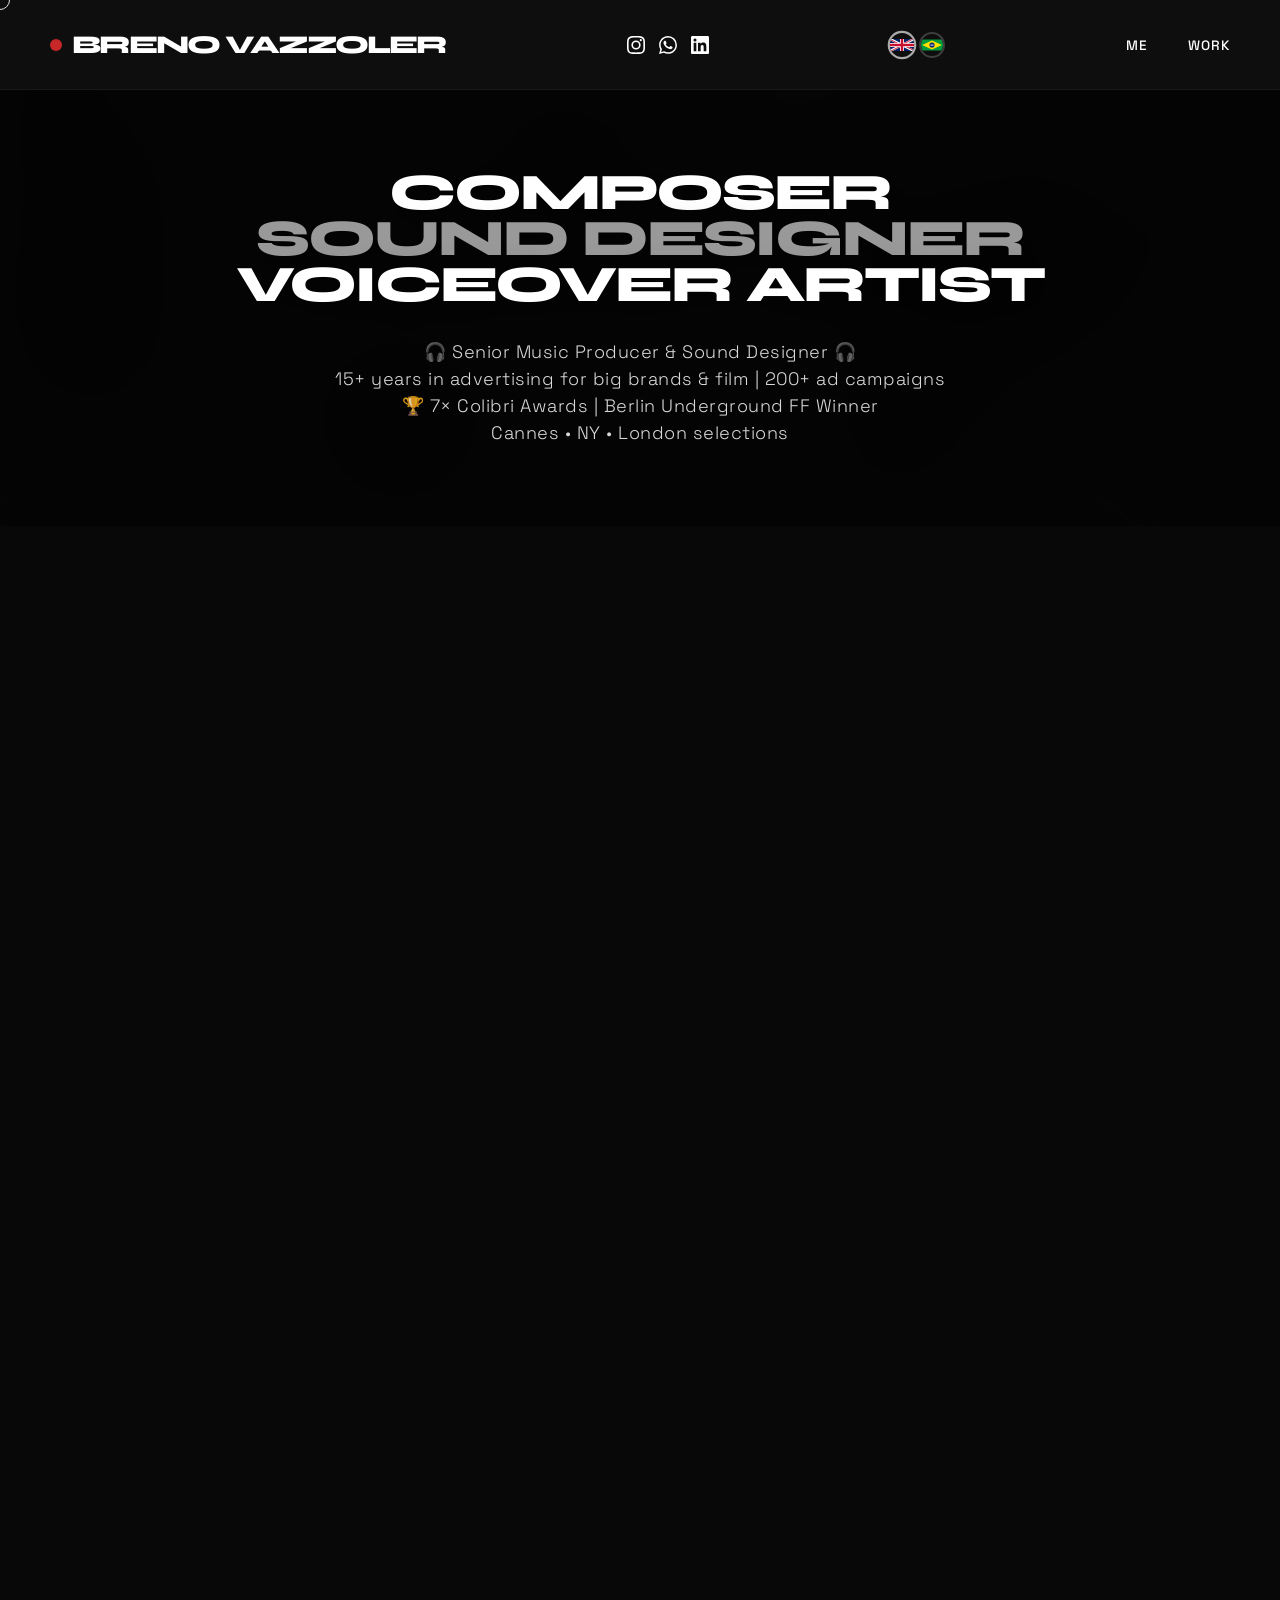
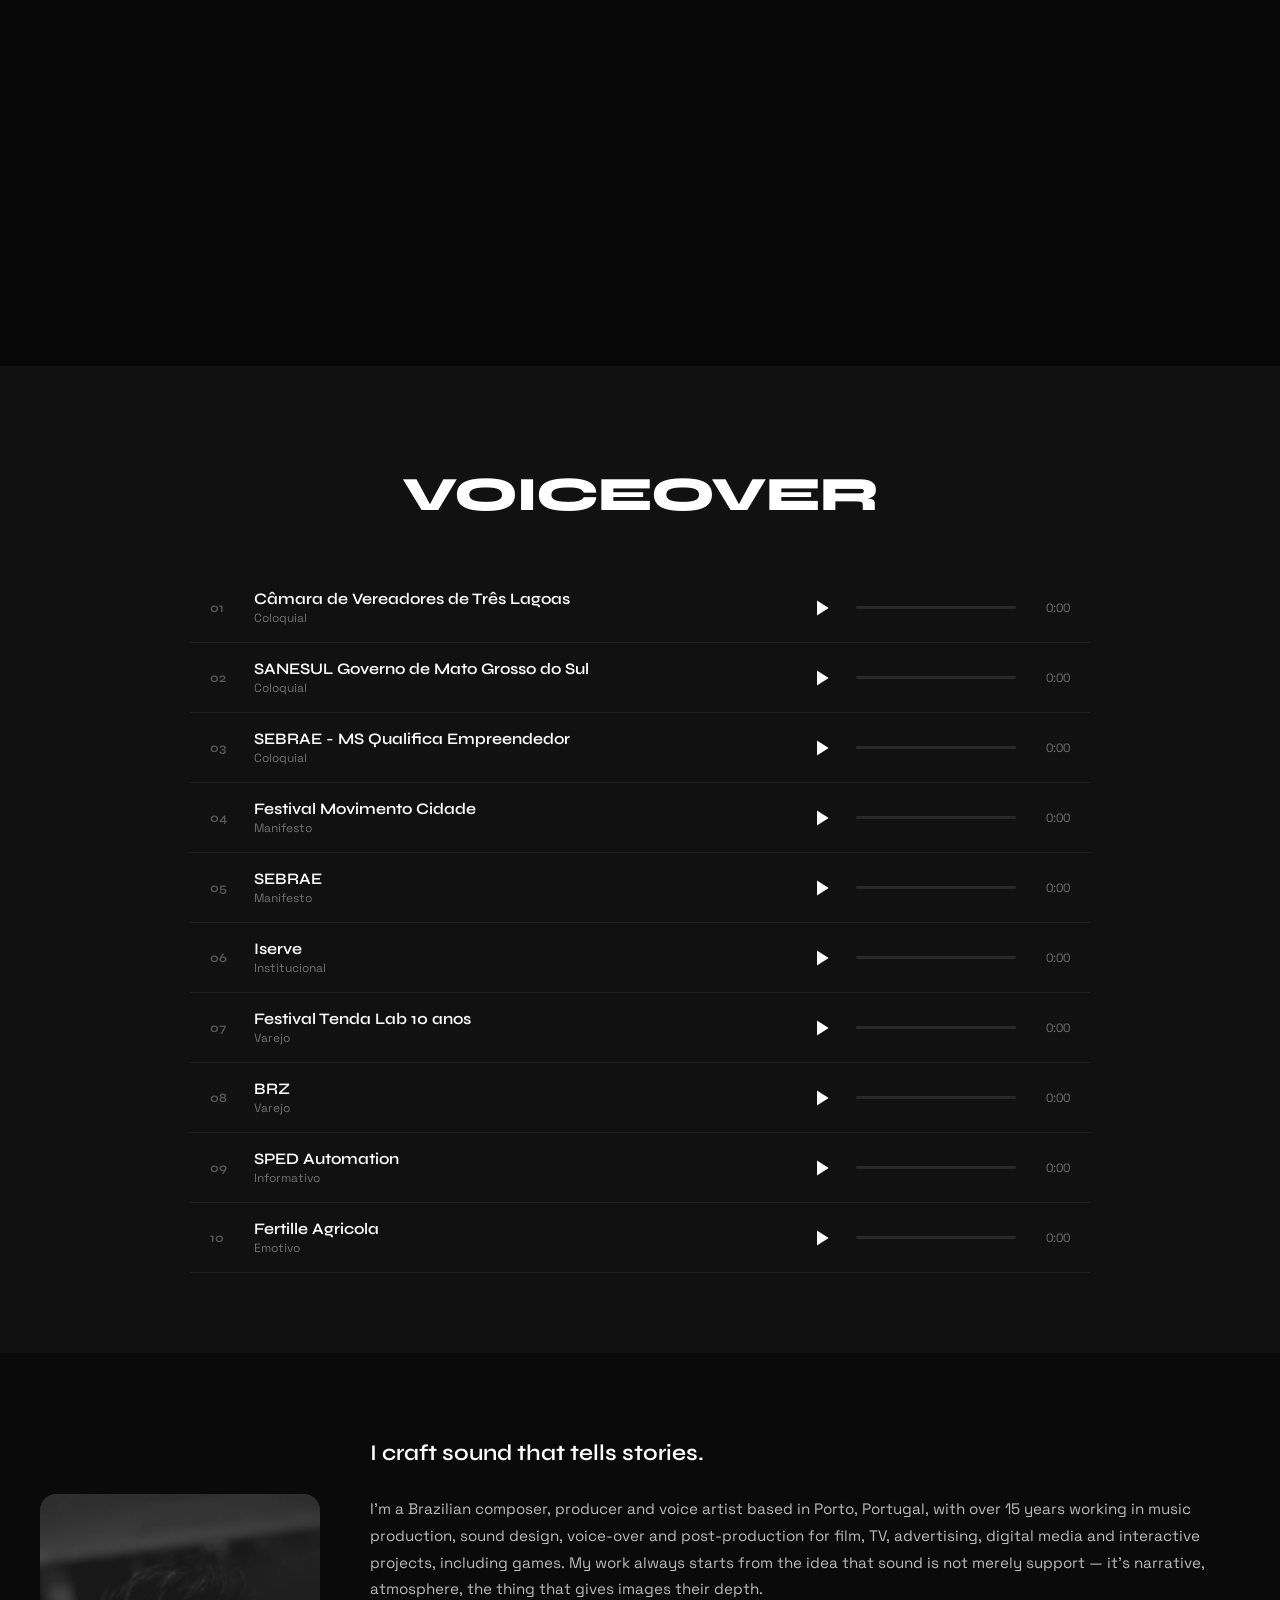
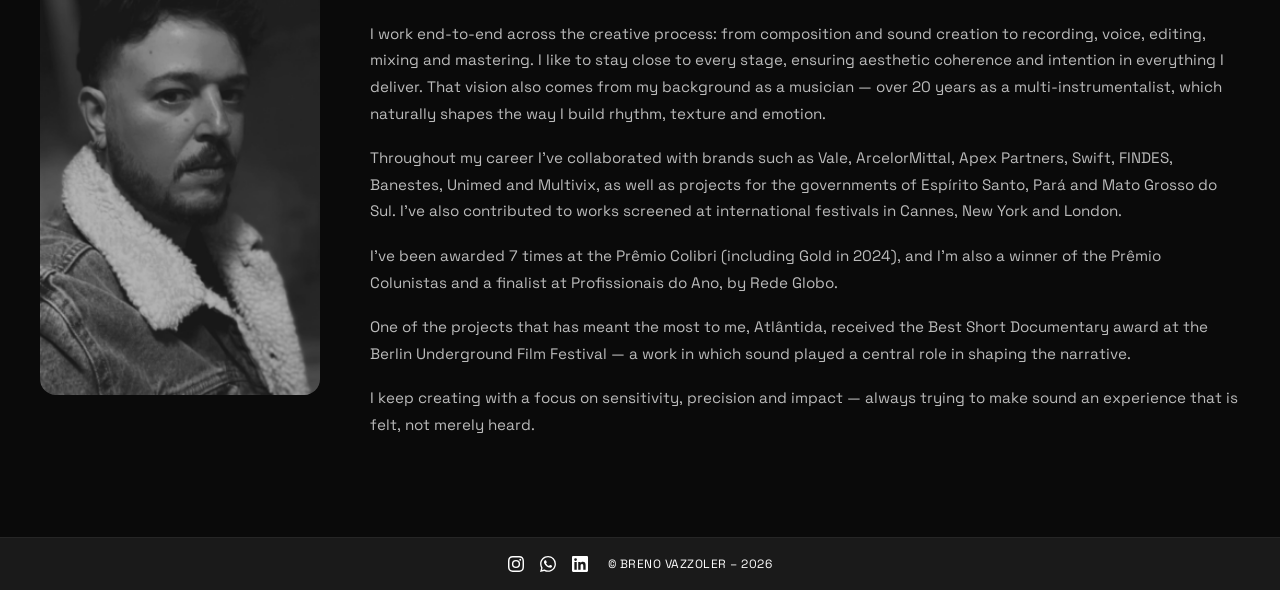
==== commit 041d40b7: "zero" ====
--- a/index.html
+++ b/index.html
@@ -37,37 +37,6 @@
 }
 
 html { scroll-behavior: smooth; }
-
-/* --- LOADING SCREEN --- */
-#loader-screen {
-  position: fixed;
-  top: 0;
-  left: 0;
-  width: 100vw;
-  height: 100vh;
-  background-color: #000000;
-  z-index: 10000;
-  display: flex;
-  justify-content: center;
-  align-items: center;
-  transition: opacity 0.6s ease, visibility 0.6s ease;
-}
-
-#loader-screen.hidden {
-  opacity: 0;
-  visibility: hidden;
-  pointer-events: none;
-}
-
-.loader-percentage {
-  font-family: var(--font-display);
-  font-weight: 800;
-  font-size: clamp(4rem, 15vw, 10rem);
-  color: #ffffff;
-  letter-spacing: -4px;
-  line-height: 1;
-}
-
 .hero-role-link {
   color: inherit;
   text-decoration: none;
@@ -1427,6 +1396,8 @@
     padding-bottom: max(40px, env(safe-area-inset-bottom));
   }
 
+
+
   .mobile-nav a { font-size: 1.8rem; }
   .mobile-nav { gap: 30px; }
 
@@ -1458,11 +1429,6 @@
 </head>
 
 <body>
-
-<!-- LOADING SCREEN -->
-<div id="loader-screen">
-  <div class="loader-percentage" id="loader-percentage">0%</div>
-</div>
 
 <div class="cursor" id="cursor"></div>
 
@@ -1492,7 +1458,7 @@
       <svg viewBox="0 0 24 24" fill="white" width="18" height="18"><path d="M17.472 14.382c-.297-.149-1.758-.867-2.03-.967-.273-.099-.471-.148-.67.15-.197.297-.767.966-.94 1.164-.173.199-.347.223-.644.075-.297-.15-1.255-.463-2.39-1.475-.883-.788-1.48-1.761-1.653-2.059-.173-.297-.018-.458.13-.606.134-.133.298-.347.446-.52.149-.174.198-.298.298-.497.099-.198.05-.371-.025-.52-.075-.149-.669-1.612-.916-2.207-.242-.579-.487-.5-.669-.51-.173-.008-.371-.01-.57-.01-.198 0-.52.074-.792.372-.272.297-1.04 1.016-1.04 2.479 0 1.462 1.065 2.875 1.213 3.074.149.198 2.096 3.2 5.077 4.487.709.306 1.262.489 1.694.625.712.227 1.36.195 1.871.118.571-.085 1.758-.719 2.006-1.413.248-.694.248-1.289.173-1.413-.074-.124-.272-.198-.57-.347m-5.421 7.403h-.004a9.87 9.87 0 01-5.031-1.378l-.361-.214-3.741.982.998-3.648-.235-.374a9.86 9.86 0 01-1.51-5.26c.001-5.45 4.436-9.884 9.888-9.884 2.64 0 5.122 1.03 6.988 2.898a9.825 9.825 0 012.893 6.994c-.003 5.45-4.437 9.884-9.885 9.884m8.413-18.297A11.815 11.815 0 0012.05 0C5.495 0 .16 5.335.157 11.892c0 2.096.547 4.142 1.588 5.945L.057 24l6.305-1.654a11.882 11.882 0 005.683 1.448h.005c6.554 0 11.89-5.335 11.893-11.893a11.821 11.821 0 00-3.48-8.413z"/></svg>
     </a>
     <a href="https://www.linkedin.com/in/brenovazzoler" target="_blank" rel="noopener" aria-label="LinkedIn" data-hover>
-      <svg viewBox="0 0 24 24" fill="white" width="18" height="18"><path d="M20.447 20.452h-3.554v-5.569c0-1.328-.027-3.037-1.852-3.037-1.853 0-2.136 1.445-2.136 2.939v5.667H9.351V9h3.414v1.561h.046c.477-.9 1.637-1.85 3.37-1.85 3.601 0 4.267 2.37 4.267 5.455v6.286zM5.337 7.433a2.062 2.062 0 01-2.063-2.065 2.064 2.064 1 112.063 2.065zm1.782 13.019H3.555V9h3.564v11.452zM22.225 0H1.771C.792 0 0 .774 0 1.729v20.542C0 23.227.792 24 1.771 24h20.451C23.2 24 24 23.227 24 22.271V1.729C24 .774 23.2 0 22.222 0h.003z"/></svg>
+      <svg viewBox="0 0 24 24" fill="white" width="18" height="18"><path d="M20.447 20.452h-3.554v-5.569c0-1.328-.027-3.037-1.852-3.037-1.853 0-2.136 1.445-2.136 2.939v5.667H9.351V9h3.414v1.561h.046c.477-.9 1.637-1.85 3.37-1.85 3.601 0 4.267 2.37 4.267 5.455v6.286zM5.337 7.433a2.062 2.062 0 01-2.063-2.065 2.064 2.064 0 112.063 2.065zm1.782 13.019H3.555V9h3.564v11.452zM22.225 0H1.771C.792 0 0 .774 0 1.729v20.542C0 23.227.792 24 1.771 24h20.451C23.2 24 24 23.227 24 22.271V1.729C24 .774 23.2 0 22.222 0h.003z"/></svg>
     </a>
   </div>
   <div class="lang-switch">
@@ -1839,6 +1805,7 @@
 
     <!-- QUADRANT 7: Bottom-Left 4 SMALL -->
     <div class="quadrant quadrant-small-grid">
+      <!-- Q7 VIDEO 1: defina src, grid-title e grid-cat abaixo -->
       <div class="grid-item q7-1" data-hover data-video-player>
         <video src="ArcelorMittalAPPEvoluir.mp4" muted loop playsinline autoplay preload="metadata"></video>
         <div class="play-overlay"><svg class="play-icon" viewBox="0 0 24 24" fill="white" width="48" height="48"><polygon points="5,3 19,12 5,21"/></svg></div>
@@ -1850,8 +1817,75 @@
           <button class="vc-btn vc-mute" title="Mute/Unmute"><svg class="icon-muted" viewBox="0 0 24 24" fill="white" width="18" height="18"><polygon points="11,5 6,9 2,9 2,15 6,15 11,19"/><line x1="23" y1="9" x2="17" y2="15" stroke="white" stroke-width="2"/><line x1="17" y1="9" x2="23" y2="15" stroke="white" stroke-width="2"/></svg><svg class="icon-unmuted" viewBox="0 0 24 24" fill="white" width="18" height="18" style="display:none"><polygon points="11,5 6,9 2,9 2,15 6,15 11,19"/><path d="M15.54 8.46a5 5 0 010 7.07" fill="none" stroke="white" stroke-width="2"/><path d="M19.07 4.93a10 10 0 010 14.14" fill="none" stroke="white" stroke-width="2"/></svg></button>
         </div>
         <div class="grid-info">
-          <div class="grid-title">ArcelorMittal</div>
-          <div class="grid-cat">APP Evoluir</div>
+          <div class="grid-title">Arcelor Mittal</div>
+          <div class="grid-cat">App Evoluir</div>
+        </div>
+      </div>
+      <!-- Q7 VIDEO 2: defina src, grid-title e grid-cat abaixo -->
+      <div class="grid-item q7-2" data-hover data-video-player>
+        <video src="Estado Transparente.mp4" muted loop playsinline autoplay preload="metadata"></video>
+        <div class="play-overlay"><svg class="play-icon" viewBox="0 0 24 24" fill="white" width="48" height="48"><polygon points="5,3 19,12 5,21"/></svg></div>
+        <div class="video-controls">
+          <button class="vc-btn vc-playpause" title="Play/Pause"><svg class="icon-play" viewBox="0 0 24 24" fill="white" width="18" height="18"><polygon points="5,3 19,12 5,21"/></svg><svg class="icon-pause" viewBox="0 0 24 24" fill="white" width="18" height="18" style="display:none"><rect x="5" y="3" width="4" height="18"/><rect x="15" y="3" width="4" height="18"/></svg></button>
+          <span class="vc-time">0:00</span>
+          <div class="vc-progress"><div class="vc-progress-bar"><div class="vc-progress-fill"></div></div></div>
+          <span class="vc-time">0:00</span>
+          <button class="vc-btn vc-mute" title="Mute/Unmute"><svg class="icon-muted" viewBox="0 0 24 24" fill="white" width="18" height="18"><polygon points="11,5 6,9 2,9 2,15 6,15 11,19"/><line x1="23" y1="9" x2="17" y2="15" stroke="white" stroke-width="2"/><line x1="17" y1="9" x2="23" y2="15" stroke="white" stroke-width="2"/></svg><svg class="icon-unmuted" viewBox="0 0 24 24" fill="white" width="18" height="18" style="display:none"><polygon points="11,5 6,9 2,9 2,15 6,15 11,19"/><path d="M15.54 8.46a5 5 0 010 7.07" fill="none" stroke="white" stroke-width="2"/><path d="M19.07 4.93a10 10 0 010 14.14" fill="none" stroke="white" stroke-width="2"/></svg></button>
+        </div>
+        <div class="grid-info">
+          <div class="grid-title">SECOM ES</div>
+          <div class="grid-cat">Estado Transparente</div>
+        </div>
+      </div>
+      <!-- Q7 VIDEO 3: defina src, grid-title e grid-cat abaixo -->
+      <div class="grid-item q7-3" data-hover data-video-player>
+        <video src="kadão e kadinho.mp4" muted loop playsinline autoplay preload="metadata"></video>
+        <div class="play-overlay"><svg class="play-icon" viewBox="0 0 24 24" fill="white" width="48" height="48"><polygon points="5,3 19,12 5,21"/></svg></div>
+        <div class="video-controls">
+          <button class="vc-btn vc-playpause" title="Play/Pause"><svg class="icon-play" viewBox="0 0 24 24" fill="white" width="18" height="18"><polygon points="5,3 19,12 5,21"/></svg><svg class="icon-pause" viewBox="0 0 24 24" fill="white" width="18" height="18" style="display:none"><rect x="5" y="3" width="4" height="18"/><rect x="15" y="3" width="4" height="18"/></svg></button>
+          <span class="vc-time">0:00</span>
+          <div class="vc-progress"><div class="vc-progress-bar"><div class="vc-progress-fill"></div></div></div>
+          <span class="vc-time">0:00</span>
+          <button class="vc-btn vc-mute" title="Mute/Unmute"><svg class="icon-muted" viewBox="0 0 24 24" fill="white" width="18" height="18"><polygon points="11,5 6,9 2,9 2,15 6,15 11,19"/><line x1="23" y1="9" x2="17" y2="15" stroke="white" stroke-width="2"/><line x1="17" y1="9" x2="23" y2="15" stroke="white" stroke-width="2"/></svg><svg class="icon-unmuted" viewBox="0 0 24 24" fill="white" width="18" height="18" style="display:none"><polygon points="11,5 6,9 2,9 2,15 6,15 11,19"/><path d="M15.54 8.46a5 5 0 010 7.07" fill="none" stroke="white" stroke-width="2"/><path d="M19.07 4.93a10 10 0 010 14.14" fill="none" stroke="white" stroke-width="2"/></svg></button>
+        </div>
+        <div class="grid-info">
+          <div class="grid-title">Unimed Vitória</div>
+          <div class="grid-cat">Kadão e Kadinho</div>
+        </div>
+      </div>
+      <!-- Q7 VIDEO 4: defina src, grid-title e grid-cat abaixo -->
+      <div class="grid-item q7-4" data-hover data-video-player>
+        <video src="multivixcaua.mp4" muted loop playsinline autoplay preload="metadata"></video>
+        <div class="play-overlay"><svg class="play-icon" viewBox="0 0 24 24" fill="white" width="48" height="48"><polygon points="5,3 19,12 5,21"/></svg></div>
+        <div class="video-controls">
+          <button class="vc-btn vc-playpause" title="Play/Pause"><svg class="icon-play" viewBox="0 0 24 24" fill="white" width="18" height="18"><polygon points="5,3 19,12 5,21"/></svg><svg class="icon-pause" viewBox="0 0 24 24" fill="white" width="18" height="18" style="display:none"><rect x="5" y="3" width="4" height="18"/><rect x="15" y="3" width="4" height="18"/></svg></button>
+          <span class="vc-time">0:00</span>
+          <div class="vc-progress"><div class="vc-progress-bar"><div class="vc-progress-fill"></div></div></div>
+          <span class="vc-time">0:00</span>
+          <button class="vc-btn vc-mute" title="Mute/Unmute"><svg class="icon-muted" viewBox="0 0 24 24" fill="white" width="18" height="18"><polygon points="11,5 6,9 2,9 2,15 6,15 11,19"/><line x1="23" y1="9" x2="17" y2="15" stroke="white" stroke-width="2"/><line x1="17" y1="9" x2="23" y2="15" stroke="white" stroke-width="2"/></svg><svg class="icon-unmuted" viewBox="0 0 24 24" fill="white" width="18" height="18" style="display:none"><polygon points="11,5 6,9 2,9 2,15 6,15 11,19"/><path d="M15.54 8.46a5 5 0 010 7.07" fill="none" stroke="white" stroke-width="2"/><path d="M19.07 4.93a10 10 0 010 14.14" fill="none" stroke="white" stroke-width="2"/></svg></button>
+        </div>
+        <div class="grid-info">
+          <div class="grid-title">Multivix</div>
+          <div class="grid-cat">Cauã Reymond</div>
+        </div>
+      </div>
+    </div>
+
+    <!-- QUADRANT 8: Bottom-Right LARGE -->
+    <div class="quadrant quadrant-large">
+      <div class="grid-item grid-item-large q8-large" data-hover data-video-player>
+        <video src="32FestivaldeCinemadeVitória.mp4" muted loop playsinline autoplay preload="metadata"></video>
+        <div class="play-overlay"><svg class="play-icon" viewBox="0 0 24 24" fill="white" width="48" height="48"><polygon points="5,3 19,12 5,21"/></svg></div>
+        <div class="video-controls">
+          <button class="vc-btn vc-playpause" title="Play/Pause"><svg class="icon-play" viewBox="0 0 24 24" fill="white" width="18" height="18"><polygon points="5,3 19,12 5,21"/></svg><svg class="icon-pause" viewBox="0 0 24 24" fill="white" width="18" height="18" style="display:none"><rect x="5" y="3" width="4" height="18"/><rect x="15" y="3" width="4" height="18"/></svg></button>
+          <span class="vc-time">0:00</span>
+          <div class="vc-progress"><div class="vc-progress-bar"><div class="vc-progress-fill"></div></div></div>
+          <span class="vc-time">0:00</span>
+          <button class="vc-btn vc-mute" title="Mute/Unmute"><svg class="icon-muted" viewBox="0 0 24 24" fill="white" width="18" height="18"><polygon points="11,5 6,9 2,9 2,15 6,15 11,19"/><line x1="23" y1="9" x2="17" y2="15" stroke="white" stroke-width="2"/><line x1="17" y1="9" x2="23" y2="15" stroke="white" stroke-width="2"/></svg><svg class="icon-unmuted" viewBox="0 0 24 24" fill="white" width="18" height="18" style="display:none"><polygon points="11,5 6,9 2,9 2,15 6,15 11,19"/><path d="M15.54 8.46a5 5 0 010 7.07" fill="none" stroke="white" stroke-width="2"/><path d="M19.07 4.93a10 10 0 010 14.14" fill="none" stroke="white" stroke-width="2"/></svg></button>
+        </div>
+        <div class="grid-info">
+          <div class="grid-title">32 Festivalde Cinema de Vitória</div>
+          <div class="grid-cat">Jingle</div>
         </div>
       </div>
     </div>
@@ -1859,160 +1893,718 @@
   </div>
 </section>
 
+<!-- VOICEOVER / AUDIO PLAYER -->
+<section id="voiceover" class="reveal">
+  <div class="voiceover-container">
+    <h2 class="section-title" data-i18n="section_voiceover">VOICEOVER</h2>
+    <div class="audio-player-list" id="audio-player-list">
+
+      <div class="audio-track" data-audio-player>
+        <audio style="display:none" preload="metadata" src="1 Câmara de Vereadores de Três Lagoas - Coloquial.mp3"></audio>
+        <div class="audio-track-number">01</div>
+        <div class="audio-track-info">
+          <div class="audio-track-title">Câmara de Vereadores de Três Lagoas</div>
+          <div class="audio-track-cat">Coloquial</div>
+        </div>
+        <div class="audio-track-controls">
+          <button class="audio-btn-play" aria-label="Play"><svg viewBox="0 0 24 24" fill="white" width="20" height="20"><polygon points="6,3 20,12 6,21"/></svg></button>
+        </div>
+        <div class="audio-track-progress-wrap">
+          <div class="audio-track-progress-bar"><div class="audio-track-progress-fill"></div></div>
+        </div>
+        <div class="audio-track-time"><span class="audio-current">0:00</span></div>
+      </div>
+
+      <div class="audio-track" data-audio-player>
+        <audio style="display:none" preload="metadata" src="2 SANESUL Governo de Mato Grosso do Sul - Coloquial.mp3"></audio>
+        <div class="audio-track-number">02</div>
+        <div class="audio-track-info">
+          <div class="audio-track-title">SANESUL Governo de Mato Grosso do Sul</div>
+          <div class="audio-track-cat">Coloquial</div>
+        </div>
+        <div class="audio-track-controls">
+          <button class="audio-btn-play" aria-label="Play"><svg viewBox="0 0 24 24" fill="white" width="20" height="20"><polygon points="6,3 20,12 6,21"/></svg></button>
+        </div>
+        <div class="audio-track-progress-wrap">
+          <div class="audio-track-progress-bar"><div class="audio-track-progress-fill"></div></div>
+        </div>
+        <div class="audio-track-time"><span class="audio-current">0:00</span></div>
+      </div>
+
+      <div class="audio-track" data-audio-player>
+        <audio style="display:none" preload="metadata" src="3 SEBRAE - MS Qualifica Empreendedor - Coloquial.mp3"></audio>
+        <div class="audio-track-number">03</div>
+        <div class="audio-track-info">
+          <div class="audio-track-title">SEBRAE - MS Qualifica Empreendedor</div>
+          <div class="audio-track-cat">Coloquial</div>
+        </div>
+        <div class="audio-track-controls">
+          <button class="audio-btn-play" aria-label="Play"><svg viewBox="0 0 24 24" fill="white" width="20" height="20"><polygon points="6,3 20,12 6,21"/></svg></button>
+        </div>
+        <div class="audio-track-progress-wrap">
+          <div class="audio-track-progress-bar"><div class="audio-track-progress-fill"></div></div>
+        </div>
+        <div class="audio-track-time"><span class="audio-current">0:00</span></div>
+      </div>
+
+      <div class="audio-track" data-audio-player>
+        <audio style="display:none" preload="metadata" src="4 Festival Movimento Cidade - Manifesto.mp3"></audio>
+        <div class="audio-track-number">04</div>
+        <div class="audio-track-info">
+          <div class="audio-track-title">Festival Movimento Cidade</div>
+          <div class="audio-track-cat">Manifesto</div>
+        </div>
+        <div class="audio-track-controls">
+          <button class="audio-btn-play" aria-label="Play"><svg viewBox="0 0 24 24" fill="white" width="20" height="20"><polygon points="6,3 20,12 6,21"/></svg></button>
+        </div>
+        <div class="audio-track-progress-wrap">
+          <div class="audio-track-progress-bar"><div class="audio-track-progress-fill"></div></div>
+        </div>
+        <div class="audio-track-time"><span class="audio-current">0:00</span></div>
+      </div>
+
+      <div class="audio-track" data-audio-player>
+        <audio style="display:none" preload="metadata" src="5 SEBRAE - Manifesto.mp3"></audio>
+        <div class="audio-track-number">05</div>
+        <div class="audio-track-info">
+          <div class="audio-track-title">SEBRAE</div>
+          <div class="audio-track-cat">Manifesto</div>
+        </div>
+        <div class="audio-track-controls">
+          <button class="audio-btn-play" aria-label="Play"><svg viewBox="0 0 24 24" fill="white" width="20" height="20"><polygon points="6,3 20,12 6,21"/></svg></button>
+        </div>
+        <div class="audio-track-progress-wrap">
+          <div class="audio-track-progress-bar"><div class="audio-track-progress-fill"></div></div>
+        </div>
+        <div class="audio-track-time"><span class="audio-current">0:00</span></div>
+      </div>
+
+      <div class="audio-track" data-audio-player>
+        <audio style="display:none" preload="metadata" src="6 Iserve - Institucional.mp3"></audio>
+        <div class="audio-track-number">06</div>
+        <div class="audio-track-info">
+          <div class="audio-track-title">Iserve</div>
+          <div class="audio-track-cat">Institucional</div>
+        </div>
+        <div class="audio-track-controls">
+          <button class="audio-btn-play" aria-label="Play"><svg viewBox="0 0 24 24" fill="white" width="20" height="20"><polygon points="6,3 20,12 6,21"/></svg></button>
+        </div>
+        <div class="audio-track-progress-wrap">
+          <div class="audio-track-progress-bar"><div class="audio-track-progress-fill"></div></div>
+        </div>
+        <div class="audio-track-time"><span class="audio-current">0:00</span></div>
+      </div>
+
+      <div class="audio-track" data-audio-player>
+        <audio style="display:none" preload="metadata" src="7 Festival Tenda Lab 10 anos - Varejo.mp3"></audio>
+        <div class="audio-track-number">07</div>
+        <div class="audio-track-info">
+          <div class="audio-track-title">Festival Tenda Lab 10 anos</div>
+          <div class="audio-track-cat">Varejo</div>
+        </div>
+        <div class="audio-track-controls">
+          <button class="audio-btn-play" aria-label="Play"><svg viewBox="0 0 24 24" fill="white" width="20" height="20"><polygon points="6,3 20,12 6,21"/></svg></button>
+        </div>
+        <div class="audio-track-progress-wrap">
+          <div class="audio-track-progress-bar"><div class="audio-track-progress-fill"></div></div>
+        </div>
+        <div class="audio-track-time"><span class="audio-current">0:00</span></div>
+      </div>
+
+      <div class="audio-track" data-audio-player>
+        <audio style="display:none" preload="metadata" src="8 BRZ - Varejo.mp3"></audio>
+        <div class="audio-track-number">08</div>
+        <div class="audio-track-info">
+          <div class="audio-track-title">BRZ</div>
+          <div class="audio-track-cat">Varejo</div>
+        </div>
+        <div class="audio-track-controls">
+          <button class="audio-btn-play" aria-label="Play"><svg viewBox="0 0 24 24" fill="white" width="20" height="20"><polygon points="6,3 20,12 6,21"/></svg></button>
+        </div>
+        <div class="audio-track-progress-wrap">
+          <div class="audio-track-progress-bar"><div class="audio-track-progress-fill"></div></div>
+        </div>
+        <div class="audio-track-time"><span class="audio-current">0:00</span></div>
+      </div>
+
+      <div class="audio-track" data-audio-player>
+        <audio style="display:none" preload="metadata" src="9 SPED Automation -  Informativo.mp3"></audio>
+        <div class="audio-track-number">09</div>
+        <div class="audio-track-info">
+          <div class="audio-track-title">SPED Automation</div>
+          <div class="audio-track-cat">Informativo</div>
+        </div>
+        <div class="audio-track-controls">
+          <button class="audio-btn-play" aria-label="Play"><svg viewBox="0 0 24 24" fill="white" width="20" height="20"><polygon points="6,3 20,12 6,21"/></svg></button>
+        </div>
+        <div class="audio-track-progress-wrap">
+          <div class="audio-track-progress-bar"><div class="audio-track-progress-fill"></div></div>
+        </div>
+        <div class="audio-track-time"><span class="audio-current">0:00</span></div>
+      </div>
+
+      <div class="audio-track" data-audio-player>
+        <audio style="display:none" preload="metadata" src="10 Fertille Agricola - Emotivo.mp3"></audio>
+        <div class="audio-track-number">10</div>
+        <div class="audio-track-info">
+          <div class="audio-track-title">Fertille Agricola</div>
+          <div class="audio-track-cat">Emotivo</div>
+        </div>
+        <div class="audio-track-controls">
+          <button class="audio-btn-play" aria-label="Play"><svg viewBox="0 0 24 24" fill="white" width="20" height="20"><polygon points="6,3 20,12 6,21"/></svg></button>
+        </div>
+        <div class="audio-track-progress-wrap">
+          <div class="audio-track-progress-bar"><div class="audio-track-progress-fill"></div></div>
+        </div>
+        <div class="audio-track-time"><span class="audio-current">0:00</span></div>
+      </div>
+
+    </div>
+  </div>
+</section>
+
+<!-- ABOUT SECTION -->
+<section id="about" class="about-section">
+  <div class="about-container">
+    <div class="about-photo">
+      <img src="porto.png" alt="Breno Vazzoler">
+    </div>
+    <div class="about-text">
+      <p data-i18n="about_p1">I craft sound that tells stories.</p>
+      <p data-i18n="about_p2">I'm a Brazilian composer, producer and voice artist based in Porto, Portugal, with over 15 years working in music production, sound design, voice-over and post-production for film, TV, advertising, digital media and interactive projects, including games. My work always starts from the idea that sound is not merely support — it's narrative, atmosphere, the thing that gives images their depth.</p>
+      <p data-i18n="about_p3">I work end-to-end across the creative process: from composition and sound creation to recording, voice, editing, mixing and mastering. I like to stay close to every stage, ensuring aesthetic coherence and intention in everything I deliver. That vision also comes from my background as a musician — over 20 years as a multi-instrumentalist, which naturally shapes the way I build rhythm, texture and emotion.</p>
+      <p data-i18n="about_p4">Throughout my career I've collaborated with brands such as Vale, ArcelorMittal, Apex Partners, Swift, FINDES, Banestes, Unimed and Multivix, as well as projects for the governments of Espírito Santo, Pará and Mato Grosso do Sul. I've also contributed to works screened at international festivals in Cannes, New York and London.</p>
+      <p data-i18n="about_p5">I've been awarded 7 times at the Prêmio Colibri (including Gold in 2024), and I'm also a winner of the Prêmio Colunistas and a finalist at Profissionais do Ano, by Rede Globo.</p>
+      <p data-i18n="about_p6">One of the projects that has meant the most to me, Atlântida, received the Best Short Documentary award at the Berlin Underground Film Festival — a work in which sound played a central role in shaping the narrative.</p>
+      <p data-i18n="about_p7">I keep creating with a focus on sensitivity, precision and impact — always trying to make sound an experience that is felt, not merely heard.</p>
+    </div>
+  </div>
+</section>
+
+<!-- FOOTER -->
 <footer>
-  <p>&copy; 2026 Breno Vazzoler. All rights reserved.</p>
+  <div class="footer-social">
+    <a href="https://www.instagram.com/brenovazzoler/" target="_blank" rel="noopener" aria-label="Instagram">
+      <svg viewBox="0 0 24 24" fill="white" width="16" height="16"><path d="M12 2.163c3.204 0 3.584.012 4.85.07 3.252.148 4.771 1.691 4.919 4.919.058 1.265.069 1.645.069 4.849 0 3.205-.012 3.584-.069 4.849-.149 3.225-1.664 4.771-4.919 4.919-1.266.058-1.644.07-4.85.07-3.204 0-3.584-.012-4.849-.07-3.26-.149-4.771-1.699-4.919-4.92-.058-1.265-.07-1.644-.07-4.849 0-3.204.013-3.583.07-4.849.149-3.227 1.664-4.771 4.919-4.919 1.266-.057 1.645-.069 4.849-.069zM12 0C8.741 0 8.333.014 7.053.072 2.695.272.273 2.69.073 7.052.014 8.333 0 8.741 0 12c0 3.259.014 3.668.072 4.948.2 4.358 2.618 6.78 6.98 6.98C8.333 23.986 8.741 24 12 24c3.259 0 3.668-.014 4.948-.072 4.354-.2 6.782-2.618 6.979-6.98.059-1.28.073-1.689.073-4.948 0-3.259-.014-3.667-.072-4.947-.196-4.354-2.617-6.78-6.979-6.98C15.668.014 15.259 0 12 0zm0 5.838a6.162 6.162 0 100 12.324 6.162 6.162 0 000-12.324zM12 16a4 4 0 110-8 4 4 0 010 8zm6.406-11.845a1.44 1.44 0 100 2.881 1.44 1.44 0 000-2.881z"/></svg>
+    </a>
+    <a href="https://wa.me/351934168614" target="_blank" rel="noopener" aria-label="WhatsApp">
+      <svg viewBox="0 0 24 24" fill="white" width="16" height="16"><path d="M17.472 14.382c-.297-.149-1.758-.867-2.03-.967-.273-.099-.471-.148-.67.15-.197.297-.767.966-.94 1.164-.173.199-.347.223-.644.075-.297-.15-1.255-.463-2.39-1.475-.883-.788-1.48-1.761-1.653-2.059-.173-.297-.018-.458.13-.606.134-.133.298-.347.446-.52.149-.174.198-.298.298-.497.099-.198.05-.371-.025-.52-.075-.149-.669-1.612-.916-2.207-.242-.579-.487-.5-.669-.51-.173-.008-.371-.01-.57-.01-.198 0-.52.074-.792.372-.272.297-1.04 1.016-1.04 2.479 0 1.462 1.065 2.875 1.213 3.074.149.198 2.096 3.2 5.077 4.487.709.306 1.262.489 1.694.625.712.227 1.36.195 1.871.118.571-.085 1.758-.719 2.006-1.413.248-.694.248-1.289.173-1.413-.074-.124-.272-.198-.57-.347m-5.421 7.403h-.004a9.87 9.87 0 01-5.031-1.378l-.361-.214-3.741.982.998-3.648-.235-.374a9.86 9.86 0 01-1.51-5.26c.001-5.45 4.436-9.884 9.888-9.884 2.64 0 5.122 1.03 6.988 2.898a9.825 9.825 0 012.893 6.994c-.003 5.45-4.437 9.884-9.885 9.884m8.413-18.297A11.815 11.815 0 0012.05 0C5.495 0 .16 5.335.157 11.892c0 2.096.547 4.142 1.588 5.945L.057 24l6.305-1.654a11.882 11.882 0 005.683 1.448h.005c6.554 0 11.89-5.335 11.893-11.893a11.821 11.821 0 00-3.48-8.413z"/></svg>
+    </a>
+    <a href="https://www.linkedin.com/in/brenovazzoler" target="_blank" rel="noopener" aria-label="LinkedIn">
+      <svg viewBox="0 0 24 24" fill="white" width="16" height="16"><path d="M20.447 20.452h-3.554v-5.569c0-1.328-.027-3.037-1.852-3.037-1.853 0-2.136 1.445-2.136 2.939v5.667H9.351V9h3.414v1.561h.046c.477-.9 1.637-1.85 3.37-1.85 3.601 0 4.267 2.37 4.267 5.455v6.286zM5.337 7.433a2.062 2.062 0 01-2.063-2.065 2.064 2.064 0 112.063 2.065zm1.782 13.019H3.555V9h3.564v11.452zM22.225 0H1.771C.792 0 0 .774 0 1.729v20.542C0 23.227.792 24 1.771 24h20.451C23.2 24 24 23.227 24 22.271V1.729C24 .774 23.2 0 22.222 0h.003z"/></svg>
+    </a>
+  </div>
+  <p data-i18n="footer_copy">© BRENO VAZZOLER – 2026</p>
 </footer>
 
 <script>
-  (function() {
-    var loader = document.getElementById('loader-screen');
-    var percentageEl = document.getElementById('loader-percentage');
-    var progress = 0;
-    var loadedCount = 0;
-    var totalCount = 0;
-    var fontLoaded = false;
-    var windowLoaded = false;
-    var criticalDone = false;
-    var isComplete = false;
-    var startTime = Date.now();
-
-    function updateDisplay() {
-      if (percentageEl) {
-        percentageEl.textContent = Math.min(progress, 99) + '%';
+const isMouseDevice = window.matchMedia('(pointer: fine)').matches;
+
+// --- 1. CUSTOM CURSOR ---
+const cursor = document.getElementById('cursor');
+if (isMouseDevice) {
+  cursor.style.display = 'block';
+  document.addEventListener('mousemove', (e) => {
+    cursor.style.left = e.clientX + 'px';
+    cursor.style.top  = e.clientY + 'px';
+  });
+
+  // Aplicar efeito de hover em TODOS os elementos interativos do site
+  const interactiveSelectors = [
+    'a', 'button', 'input', 'textarea', 'select', 'label',
+    '[data-hover]', '[data-video-player]', '[data-audio-player]',
+    '.grid-item', '.audio-track', '.play-overlay', '.vc-btn',
+    '.audio-btn-play', '.lang-btn', '.hamburger', '.video-fullscreen-close',
+    '.vc-progress', '.audio-track-progress-bar', '.nav-dropdown-trigger',
+    '.mobile-nav-dropdown-trigger', '.mobile-nav-dropdown-menu a',
+    '.hero-sub', '.section-title', 'footer', '.about-section',
+    '.about-photo img', '.about-text p', '.footer-social a',
+    '.hero-text', '.grid-title', '.grid-cat', '.grid-info',
+    '.contact-card', '.form-group', '.logo-container', '.rec-dot'
+  ];
+
+  const interactiveElements = document.querySelectorAll(interactiveSelectors.join(', '));
+  interactiveElements.forEach(el => {
+    el.addEventListener('mouseenter', () => cursor.classList.add('hovered'));
+    el.addEventListener('mouseleave', () => cursor.classList.remove('hovered'));
+  });
+}
+
+// --- 2. FLUID BACKGROUND ANIMATION ---
+const canvas = document.getElementById('fluid-canvas');
+const ctx    = canvas.getContext('2d');
+let width, height;
+let particles = [];
+function getParticleCount() {
+  const w = window.innerWidth;
+  if (w < 480) return 5;
+  if (w < 768) return 8;
+  if (!isMouseDevice) return 10;
+  return 18;
+}
+let PARTICLE_COUNT = getParticleCount();
+const dpr = window.devicePixelRatio || 1;
+
+function resize() {
+  const heroEl = document.getElementById('hero');
+  const w = heroEl.offsetWidth;
+  const h = heroEl.offsetHeight;
+  canvas.width  = w * dpr;
+  canvas.height = h * dpr;
+  canvas.style.width  = w + 'px';
+  canvas.style.height = h + 'px';
+  ctx.setTransform(dpr, 0, 0, dpr, 0, 0);
+  width  = w;
+  height = h;
+  const newCount = getParticleCount();
+  if (newCount !== PARTICLE_COUNT) {
+    PARTICLE_COUNT = newCount;
+    while (particles.length > PARTICLE_COUNT) particles.pop();
+    while (particles.length < PARTICLE_COUNT) particles.push(new Particle());
+  }
+}
+window.addEventListener('resize', resize);
+resize();
+
+function getMaxParticleSize() {
+  const w = window.innerWidth;
+  if (w < 480) return 40;
+  if (w < 768) return 60;
+  return 80;
+}
+
+class Particle {
+  constructor() {
+    this.x     = Math.random() * width;
+    this.y     = Math.random() * height;
+    this.vx    = (Math.random() - 0.5) * 0.8;
+    this.vy    = (Math.random() - 0.5) * 0.8;
+    const maxSize = getMaxParticleSize();
+    this.size  = Math.random() * maxSize + (maxSize * 0.5);
+    const colors = ['rgba(80,80,80,0.7)', 'rgba(60,60,60,0.6)', 'rgba(100,100,100,0.5)', 'rgba(40,40,40,0.7)'];
+    this.color = colors[Math.floor(Math.random() * colors.length)];
+  }
+  update() {
+    this.x += this.vx;
+    this.y += this.vy;
+    if (this.x < -this.size || this.x > width  + this.size) this.vx *= -1;
+    if (this.y < -this.size || this.y > height + this.size) this.vy *= -1;
+  }
+  draw() {
+    ctx.beginPath();
+    ctx.arc(this.x, this.y, this.size, 0, Math.PI * 2);
+    ctx.fillStyle = this.color;
+    ctx.fill();
+  }
+}
+for (let i = 0; i < PARTICLE_COUNT; i++) particles.push(new Particle());
+function animateFluid() {
+  ctx.clearRect(0, 0, width, height);
+  particles.forEach(p => { p.update(); p.draw(); });
+  requestAnimationFrame(animateFluid);
+}
+animateFluid();
+
+// --- 3. TEXT / MOTION EFFECTS ---
+if (isMouseDevice) {
+  const logoText  = document.querySelector('.logo-text');
+  const mainTitle = document.getElementById('main-title');
+  document.addEventListener('mousemove', (e) => {
+    const x = (window.innerWidth  / 2 - e.clientX) / 40;
+    const y = (window.innerHeight / 2 - e.clientY) / 40;
+    if (logoText)  logoText.style.transform  = `skewX(${-x * 0.3}deg) translateY(${y * 0.1}px)`;
+    if (mainTitle) mainTitle.style.transform = `perspective(800px) rotateY(${x * 0.2}deg) rotateX(${-y * 0.2}deg)`;
+  });
+}
+
+// --- 4. SCROLL REVEAL ---
+const scrollElements = document.querySelectorAll('.reveal');
+const elementInView = (el, dividend = 1) => {
+  const elementTop = el.getBoundingClientRect().top;
+  return elementTop <= (window.innerHeight || document.documentElement.clientHeight) / dividend;
+};
+const displayScrollElement = (element) => { element.classList.add('visible'); };
+const handleScrollAnimation = () => {
+  scrollElements.forEach(el => {
+    if (elementInView(el, 1.15)) displayScrollElement(el);
+  });
+};
+window.addEventListener('scroll', handleScrollAnimation, { passive: true });
+handleScrollAnimation();
+
+
+// --- HAMBURGER MENU ---
+const hamburger = document.getElementById('hamburger');
+const mobileNav = document.getElementById('mobile-nav');
+
+hamburger.addEventListener('click', () => {{
+  const isOpen = mobileNav.classList.toggle('open');
+  hamburger.classList.toggle('open', isOpen);
+  hamburger.setAttribute('aria-expanded', isOpen);
+  document.body.style.overflow = isOpen ? 'hidden' : '';
+}});
+
+function closeMobileNav() {{
+  mobileNav.classList.remove('open');
+  hamburger.classList.remove('open');
+  hamburger.setAttribute('aria-expanded', 'false');
+  document.body.style.overflow = '';
+}}
+
+// --- FULLSCREEN VIDEO PLAYER ---
+const fsOverlay = document.getElementById('video-fullscreen');
+const fsVideo = document.getElementById('fs-video');
+const fsClose = document.getElementById('fs-close');
+const fsPlaypause = document.getElementById('fs-playpause');
+const fsMute = document.getElementById('fs-mute');
+const fsProgress = document.getElementById('fs-progress');
+const fsProgressFill = document.getElementById('fs-progress-fill');
+const fsTimeCurrent = document.getElementById('fs-time-current');
+const fsTimeDuration = document.getElementById('fs-time-duration');
+const fsTitle = document.getElementById('fs-title');
+const fsCat = document.getElementById('fs-cat');
+
+let activeGridItem = null;
+
+function fsFormat(s) {
+  if (isNaN(s)) return '0:00';
+  const m = Math.floor(s / 60);
+  const sec = Math.floor(s % 60);
+  return m + ':' + (sec < 10 ? '0' : '') + sec;
+}
+
+function fsUpdateUI() {
+  const playing = !fsVideo.paused && !fsVideo.ended;
+  const iconPlay = fsPlaypause.querySelector('.icon-play');
+  const iconPause = fsPlaypause.querySelector('.icon-pause');
+  const iconMuted = fsMute.querySelector('.icon-muted');
+  const iconUnmuted = fsMute.querySelector('.icon-unmuted');
+  iconPlay.style.display = playing ? 'none' : 'block';
+  iconPause.style.display = playing ? 'block' : 'none';
+  iconMuted.style.display = fsVideo.muted ? 'block' : 'none';
+  iconUnmuted.style.display = fsVideo.muted ? 'none' : 'block';
+  fsTimeCurrent.textContent = fsFormat(fsVideo.currentTime);
+  fsTimeDuration.textContent = fsFormat(fsVideo.duration);
+  if (fsVideo.duration) {
+    fsProgressFill.style.width = (fsVideo.currentTime / fsVideo.duration * 100) + '%';
+  }
+}
+
+function openFullscreen(item) {
+  const video = item.querySelector('video');
+  const titleEl = item.querySelector('.grid-title');
+  const catEl = item.querySelector('.grid-cat');
+  if (!video || !video.src) return;
+
+  activeGridItem = item;
+  fsVideo.src = video.src;
+  fsVideo.currentTime = 0;
+  fsVideo.muted = false;
+  fsVideo.loop = false;
+  fsTitle.textContent = titleEl ? titleEl.textContent : '';
+  fsCat.textContent = catEl ? catEl.textContent : '';
+
+  fsOverlay.classList.add('active');
+  document.body.style.overflow = 'hidden';
+
+  fsVideo.play().then(() => {
+    fsUpdateUI();
+  }).catch(() => {});
+
+  // Pause the grid video
+  video.pause();
+  item.classList.add('playing');
+}
+
+function closeFullscreen() {
+  fsVideo.pause();
+  fsVideo.src = '';
+  fsOverlay.classList.remove('active');
+  document.body.style.overflow = '';
+
+  if (activeGridItem) {
+    const gridVideo = activeGridItem.querySelector('video');
+    if (gridVideo) {
+      gridVideo.muted = true;
+      gridVideo.loop = true;
+      gridVideo.currentTime = 0;
+      gridVideo.play().catch(() => {});
+    }
+    activeGridItem.classList.remove('playing');
+    activeGridItem = null;
+  }
+}
+
+fsClose.addEventListener('click', closeFullscreen);
+
+fsPlaypause.addEventListener('click', () => {
+  if (fsVideo.paused) {
+    fsVideo.play();
+  } else {
+    fsVideo.pause();
+  }
+});
+
+fsMute.addEventListener('click', () => {
+  fsVideo.muted = !fsVideo.muted;
+  fsUpdateUI();
+});
+
+fsProgress.addEventListener('click', (e) => {
+  const rect = fsProgress.getBoundingClientRect();
+  const pct = (e.clientX - rect.left) / rect.width;
+  if (fsVideo.duration) {
+    fsVideo.currentTime = pct * fsVideo.duration;
+  }
+});
+
+fsVideo.addEventListener('timeupdate', fsUpdateUI);
+fsVideo.addEventListener('play', fsUpdateUI);
+fsVideo.addEventListener('pause', fsUpdateUI);
+fsVideo.addEventListener('ended', closeFullscreen);
+
+// Escape key to close
+document.addEventListener('keydown', (e) => {
+  if (e.key === 'Escape' && fsOverlay.classList.contains('active')) {
+    closeFullscreen();
+  }
+});
+
+// Autoplay only visible videos (Intersection Observer)
+const allVideos = document.querySelectorAll('[data-video-player] video');
+const videoObserver = new IntersectionObserver((entries) => {
+  entries.forEach(entry => {
+    const v = entry.target;
+    const item = v.closest('.grid-item');
+    if (entry.isIntersecting) {
+      if (v.paused && item && !item.classList.contains('playing') && !fsOverlay.classList.contains('active')) {
+        v.muted = true;
+        v.loop = true;
+        v.play().catch(() => {});
+      }
+    } else {
+      if (item && !item.classList.contains('playing')) {
+        v.pause();
       }
     }
-
-    function animateTo(target) {
-      var current = progress;
-      function step() {
-        if (current < target) {
-          current++;
-          progress = current;
-          updateDisplay();
-          requestAnimationFrame(step);
-        }
+  });
+}, { threshold: 0.25 });
+allVideos.forEach(v => videoObserver.observe(v));
+
+// Grid video click handlers — open fullscreen on play
+document.querySelectorAll('[data-video-player]').forEach(item => {
+  const video = item.querySelector('video');
+  const playOverlay = item.querySelector('.play-overlay');
+  if (!video) return;
+
+  // Hover = mute all others, unmute this instantly
+  item.addEventListener('mouseenter', () => {
+    // Mute all other videos instantly
+    document.querySelectorAll('[data-video-player]').forEach(other => {
+      if (other !== item) {
+        const v = other.querySelector('video');
+        if (v && !v.paused) { v.muted = true; v.volume = 1; }
       }
-      requestAnimationFrame(step);
+    });
+    if (!fsOverlay.classList.contains('active') && !video.paused) {
+      video.muted = false;
+      video.volume = 1;
     }
-
-    function finish() {
-      if (isComplete) return;
-      isComplete = true;
-      var elapsed = Date.now() - startTime;
-      var wait = Math.max(0, 1200 - elapsed);
-      setTimeout(function() {
-        animateTo(100);
-        setTimeout(function() {
-          if (loader) loader.classList.add('hidden');
-        }, 400);
-      }, wait);
+  });
+  item.addEventListener('mouseleave', () => {
+    if (!fsOverlay.classList.contains('active')) {
+      video.muted = true;
+      video.volume = 1;
     }
-
-    function checkComplete() {
-      if (criticalDone && fontLoaded && windowLoaded) {
-        finish();
+  });
+
+  // Click play overlay → open fullscreen
+  if (playOverlay) {
+    playOverlay.addEventListener('click', (e) => {
+      e.stopPropagation();
+      openFullscreen(item);
+    });
+  }
+
+  // Click anywhere on video area → open fullscreen
+  item.addEventListener('click', (e) => {
+    if (e.target.closest('.video-controls')) return;
+    if (e.target === playOverlay) return;
+    openFullscreen(item);
+  });
+});
+</script>
+
+<!-- Audio Player Script -->
+<script>
+// --- AUDIO PLAYER ---
+(function() {
+  const audio = new Audio();
+  let currentTrack = null;
+
+  function audioFmt(s) {
+    if (isNaN(s)) return '0:00';
+    const m = Math.floor(s / 60);
+    const sec = Math.floor(s % 60);
+    return m + ':' + (sec < 10 ? '0' : '') + sec;
+  }
+
+  function pauseIcon(btn) {
+    btn.innerHTML = '<svg viewBox="0 0 24 24" fill="white" width="20" height="20"><rect x="6" y="3" width="4" height="18"/><rect x="14" y="3" width="4" height="18"/></svg>';
+  }
+
+  function playIcon(btn) {
+    btn.innerHTML = '<svg viewBox="0 0 24 24" fill="white" width="20" height="20"><polygon points="6,3 20,12 6,21"/></svg>';
+  }
+
+  function stopAll() {
+    document.querySelectorAll('.audio-track').forEach(track => {
+      track.classList.remove('playing');
+      const btn = track.querySelector('.audio-btn-play');
+      playIcon(btn);
+      const fill = track.querySelector('.audio-track-progress-fill');
+      if (fill) fill.style.width = '0%';
+      const time = track.querySelector('.audio-current');
+      if (time) time.textContent = '0:00';
+    });
+  }
+
+  document.querySelectorAll('[data-audio-player]').forEach(track => {
+    const btn = track.querySelector('.audio-btn-play');
+    const progressBar = track.querySelector('.audio-track-progress-bar');
+    const progressFill = track.querySelector('.audio-track-progress-fill');
+    const timeEl = track.querySelector('.audio-current');
+
+    function updateProgress() {
+      if (audio.duration) {
+        progressFill.style.width = (audio.currentTime / audio.duration * 100) + '%';
+        timeEl.textContent = audioFmt(audio.currentTime);
       }
     }
 
-    // Get first 5 videos
-    var allVideos = document.querySelectorAll('video');
-    var firstFive = [];
-    for (var i = 0; i < allVideos.length && i < 5; i++) {
-      firstFive.push(allVideos[i]);
+    btn.addEventListener('click', (e) => {
+      e.stopPropagation();
+      if (currentTrack === track && !audio.paused) {
+        audio.pause();
+        playIcon(btn);
+        return;
+      }
+      if (currentTrack === track && audio.paused) {
+        audio.play();
+        pauseIcon(btn);
+        return;
+      }
+      stopAll();
+      const trackAudio = track.querySelector('audio');
+      if (trackAudio && trackAudio.src) {
+        audio.src = trackAudio.src;
+        audio.load();
+      }
+      currentTrack = track;
+      track.classList.add('playing');
+      pauseIcon(btn);
+      audio.play().catch(() => {
+        playIcon(btn);
+        track.classList.remove('playing');
+        currentTrack = null;
+      });
+    });
+
+    progressBar.addEventListener('click', (e) => {
+      e.stopPropagation();
+      if (currentTrack !== track) return;
+      const rect = progressBar.getBoundingClientRect();
+      const pct = (e.clientX - rect.left) / rect.width;
+      if (audio.duration) {
+        audio.currentTime = pct * audio.duration;
+      }
+    });
+
+    audio.addEventListener('timeupdate', () => {
+      if (currentTrack) {
+        const fill = currentTrack.querySelector('.audio-track-progress-fill');
+        const time = currentTrack.querySelector('.audio-current');
+        if (fill && audio.duration) fill.style.width = (audio.currentTime / audio.duration * 100) + '%';
+        if (time) time.textContent = audioFmt(audio.currentTime);
+      }
+    });
+
+    audio.addEventListener('ended', () => {
+      stopAll();
+      currentTrack = null;
+    });
+  });
+})();
+
+// --- LANGUAGE SWITCHER ---
+const translations = {
+  en: {
+    nav_me: "ME",
+    nav_work: "WORK",
+    nav_soundtrack: "Original Soundtrack",
+    nav_voiceover: "Voiceover",
+    nav_sounddesign: "Sound Design",
+    hero_composer: "COMPOSER",
+    hero_sounddesigner: "SOUND DESIGNER",
+    hero_voiceover: "VOICEOVER ARTIST",
+    hero_sub: "\uD83C\uDFA7 Senior Music Producer &amp; Sound Designer \uD83C\uDFA7<br>15+ years in advertising for big brands &amp; film | 200+ ad campaigns<br>\uD83C\uDFC6 7\u00D7 Colibri Awards | Berlin Underground FF Winner<br>Cannes \u2022 NY \u2022 London selections",
+    section_voiceover: "VOICEOVER",
+    about_p1: "I craft sound that tells stories.",
+    about_p2: "I'm a Brazilian composer, producer and voice artist based in Porto, Portugal, with over 15 years working in music production, sound design, voice-over and post-production for film, TV, advertising, digital media and interactive projects, including games. My work always starts from the idea that sound is not merely support — it's narrative, atmosphere, the thing that gives images their depth.",
+    about_p3: "I work end-to-end across the creative process: from composition and sound creation to recording, voice, editing, mixing and mastering. I like to stay close to every stage, ensuring aesthetic coherence and intention in everything I deliver. That vision also comes from my background as a musician — over 20 years as a multi-instrumentalist, which naturally shapes the way I build rhythm, texture and emotion.",
+    about_p4: "Throughout my career I've collaborated with brands such as Vale, ArcelorMittal, Apex Partners, Swift, FINDES, Banestes, Unimed and Multivix, as well as projects for the governments of Espírito Santo, Pará and Mato Grosso do Sul. I've also contributed to works screened at international festivals in Cannes, New York and London.",
+    about_p5: "I've been awarded 7 times at the Prêmio Colibri (including Gold in 2024), and I'm also a winner of the Prêmio Colunistas and a finalist at Profissionais do Ano, by Rede Globo.",
+    about_p6: "One of the projects that has meant the most to me, Atlântida, received the Best Short Documentary award at the Berlin Underground Film Festival — a work in which sound played a central role in shaping the narrative.",
+    about_p7: "I keep creating with a focus on sensitivity, precision and impact — always trying to make sound an experience that is felt, not merely heard.",
+    footer_copy: "\u00A9 BRENO VAZZOLER \u2013 2026"
+  },
+  pt: {
+    nav_me: "EU",
+    nav_work: "TRABALHO",
+    nav_soundtrack: "Trilha Sonora Original",
+    nav_voiceover: "Locu\u00E7\u00E3o",
+    nav_sounddesign: "Design de Som",
+    hero_composer: "COMPOSITOR",
+    hero_sounddesigner: "DESIGNER DE SOM",
+    hero_voiceover: "LOCUTOR",
+    hero_sub: "\uD83C\uDFA7 Produtor Musical Sênior &amp; Designer de Som \uD83C\uDFA7<br>Mais de 15 anos em publicidade para grandes marcas &amp; cinema | Mais de 200 campanhas<br>\uD83C\uDFC6 7\u00D7 Prêmios Colibri | Vencedor Berlin Underground FF<br>Cannes \u2022 NY \u2022 London \u2013 Seleções",
+    section_voiceover: "LOCU\u00C7\u00C3O",
+    about_p1: "Crio som que conta histórias.",
+    about_p2: "Sou um compositor, produtor e locutor brasileiro, baseado no Porto (PT), com mais de 15 anos de atuação em produção musical, sound design, locução e pós-produção para cinema, TV, publicidade, mídia digital e projetos interativos, incluindo games. Meu trabalho parte sempre da ideia de que o som não é apenas suporte — é narrativa, é atmosfera, é o que faz a imagem ganhar profundidade.",
+    about_p3: "Atuo de ponta a ponta no processo criativo: da composição e criação sonora à gravação, locução, edição, mixagem e masterização. Gosto de acompanhar cada etapa de perto, garantindo coerência estética e intenção em tudo que entrego. Essa visão também vem da minha formação como músico — são mais de 20 anos como multi-instrumentista, o que naturalmente influencia minha forma de construir ritmo, textura e emoção.",
+    about_p4: "Ao longo da carreira, colaborei com marcas como Vale, ArcelorMittal, Apex Partners, Swift, FINDES, Banestes, Unimed e Multivix, além de projetos para o Governo do Estado do Espírito Santo, Governo do Estado do Pará e Governo do Estado de Mato Grosso do Sul. Também participei de trabalhos exibidos em festivais internacionais em cidades como Cannes, Nova York e Londres.",
+    about_p5: "Fui premiado 7 vezes no Prêmio Colibri (incluindo Ouro em 2024), além de vencedor do Prêmio Colunistas e finalista do Profissionais do Ano, da Rede Globo.",
+    about_p6: "Um dos projetos que mais me marcou, Atlântida, recebeu o prêmio de Melhor Documentário Curto no Berlin Underground Film Festival — um trabalho em que o som teve papel central na construção da narrativa.",
+    about_p7: "Sigo criando com foco em sensibilidade, precisão e impacto — sempre buscando fazer do som uma experiência que se sente, não apenas se escuta.",
+
+    footer_copy: "\u00A9 BRENO VAZZOLER \u2013 2026"
+  }
+};
+
+let currentLang = localStorage.getItem('lang') || 'en';
+
+function setLanguage(lang) {
+  currentLang = lang;
+  localStorage.setItem('lang', lang);
+  document.querySelectorAll('[data-i18n]').forEach(el => {
+    const key = el.getAttribute('data-i18n');
+    if (translations[lang] && translations[lang][key]) {
+      el.innerHTML = translations[lang][key];
     }
-
-    // Get font stylesheet
-    var fontLinks = document.querySelectorAll('link[rel="stylesheet"][href*="fonts.googleapis"]');
-
-    // Get critical images
-    var heroImages = document.querySelectorAll('#hero img, .about-photo img');
-
-    var allResources = [];
-    for (var v = 0; v < firstFive.length; v++) allResources.push(firstFive[v]);
-    for (var l = 0; l < fontLinks.length; l++) allResources.push(fontLinks[l]);
-    for (var im = 0; im < heroImages.length; im++) allResources.push(heroImages[im]);
-
-    totalCount = allResources.length || 1;
-
-    function onLoaded() {
-      loadedCount++;
-      var target = Math.floor((loadedCount / totalCount) * 75);
-      if (progress < target) animateTo(target);
-      if (loadedCount >= totalCount) {
-        criticalDone = true;
-        checkComplete();
-      }
-    }
-
-    for (var r = 0; r < allResources.length; r++) {
-      (function(res) {
-        var handled = false;
-        function once() {
-          if (handled) return;
-          handled = true;
-          onLoaded();
-        }
-        if (res.tagName === 'VIDEO') {
-          if (res.readyState >= 3) {
-            once();
-          } else {
-            res.addEventListener('canplaythrough', once);
-            res.addEventListener('loadeddata', once);
-            res.addEventListener('error', once);
-            res.addEventListener('stalled', once);
-            res.addEventListener('abort', once);
-            setTimeout(once, 2500);
-          }
-        } else if (res.tagName === 'IMG') {
-          if (res.complete && res.naturalWidth > 0) {
-            once();
-          } else {
-            res.addEventListener('load', once);
-            res.addEventListener('error', once);
-          }
-        } else if (res.tagName === 'LINK') {
-          try {
-            if (res.sheet && res.sheet.cssRules) {
-              once();
-            } else {
-              res.addEventListener('load', once);
-              res.addEventListener('error', once);
-            }
-          } catch(e) {
-            res.addEventListener('load', once);
-            res.addEventListener('error', once);
-          }
-        }
-      })(allResources[r]);
-    }
-
-    // Font loading
-    if (document.fonts && document.fonts.ready) {
-      document.fonts.ready.then(function() {
-        fontLoaded = true;
-        if (progress < 85) animateTo(85);
-        checkComplete();
-      });
-    } else {
-      setTimeout(function() {
-        fontLoaded = true;
-        if (progress < 85) animateTo(85);
-        checkComplete();
-      }, 1500);
-    }
-
-    // Window load
-    window.addEventListener('load', function() {
-      windowLoaded = true;
-      if (progress < 95) animateTo(95);
-      checkComplete();
-    });
-
-    // Hard timeout - always hide after 5s max
-    setTimeout(finish, 5000);
-
-  })();
+  });
+  document.querySelectorAll('.lang-btn').forEach(btn => {
+    btn.classList.toggle('active', btn.getAttribute('data-lang') === lang);
+  });
+}
+
+document.querySelectorAll('.lang-btn').forEach(btn => {
+  btn.addEventListener('click', () => {
+    setLanguage(btn.getAttribute('data-lang'));
+  });
+});
+
+// Apply saved language on load
+setLanguage(currentLang);
 </script>
-
 </body>
 </html>
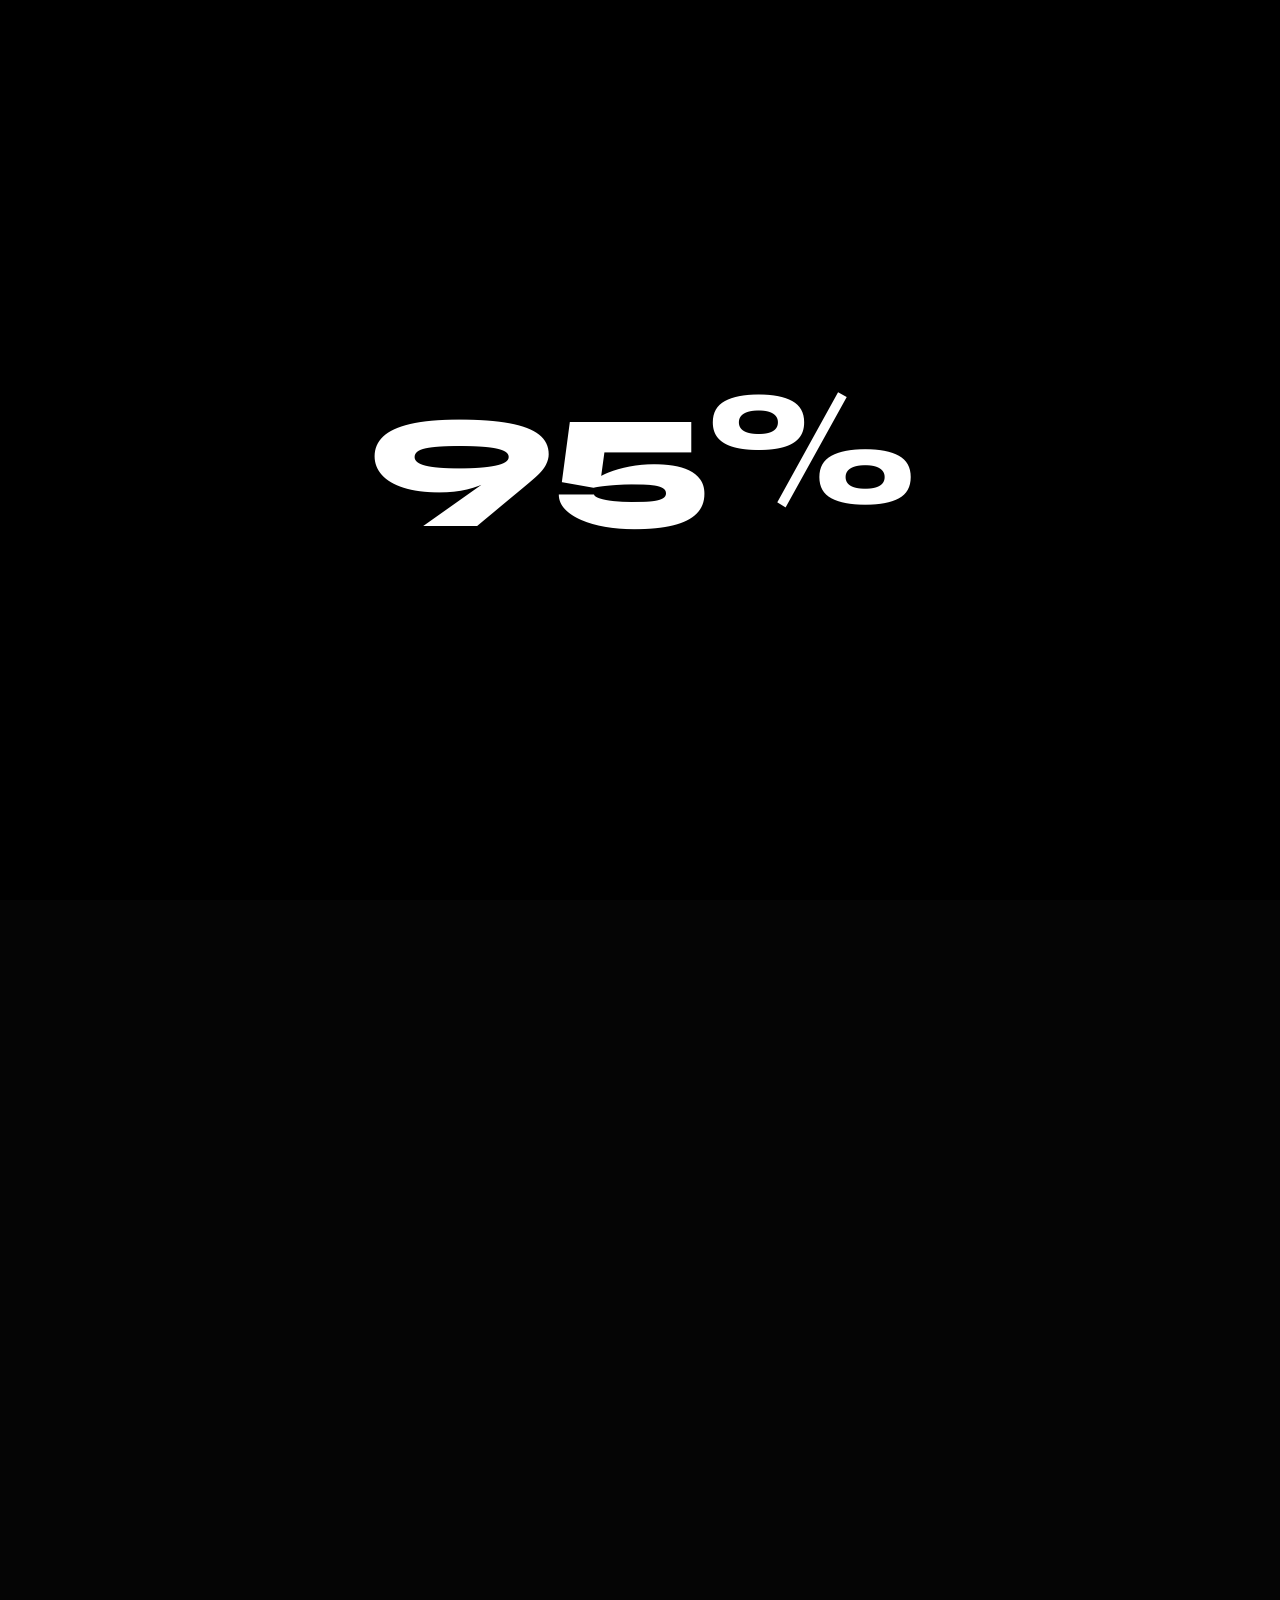
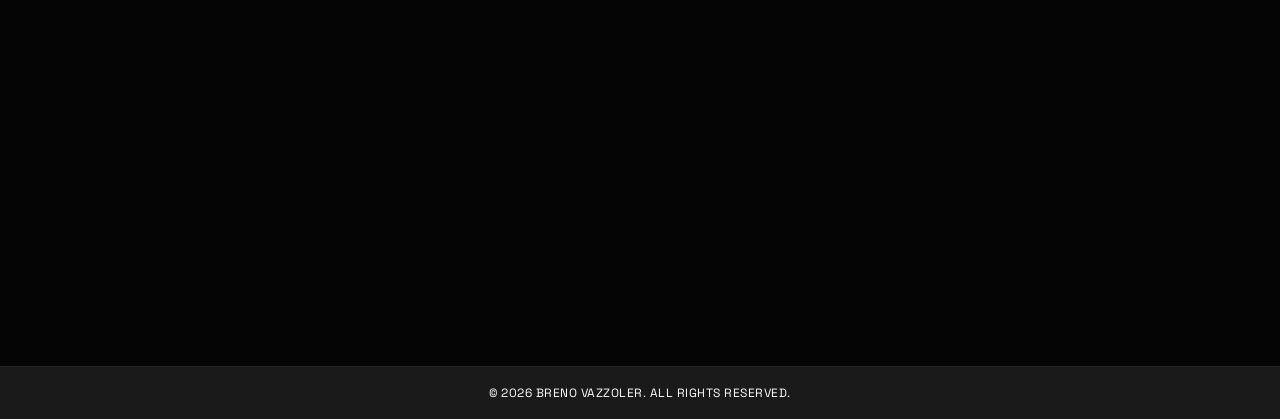
==== commit 3ff6dfc7: "8" ====
--- a/index.html
+++ b/index.html
@@ -37,6 +37,37 @@
 }
 
 html { scroll-behavior: smooth; }
+
+/* --- LOADING SCREEN --- */
+#loader-screen {
+  position: fixed;
+  top: 0;
+  left: 0;
+  width: 100vw;
+  height: 100vh;
+  background-color: #000000;
+  z-index: 10000;
+  display: flex;
+  justify-content: center;
+  align-items: center;
+  transition: opacity 0.6s ease, visibility 0.6s ease;
+}
+
+#loader-screen.hidden {
+  opacity: 0;
+  visibility: hidden;
+  pointer-events: none;
+}
+
+.loader-percentage {
+  font-family: var(--font-display);
+  font-weight: 800;
+  font-size: clamp(4rem, 15vw, 10rem);
+  color: #ffffff;
+  letter-spacing: -4px;
+  line-height: 1;
+}
+
 .hero-role-link {
   color: inherit;
   text-decoration: none;
@@ -1396,8 +1427,6 @@
     padding-bottom: max(40px, env(safe-area-inset-bottom));
   }
 
-
-
   .mobile-nav a { font-size: 1.8rem; }
   .mobile-nav { gap: 30px; }
 
@@ -1429,6 +1458,11 @@
 </head>
 
 <body>
+
+<!-- LOADING SCREEN -->
+<div id="loader-screen">
+  <div class="loader-percentage" id="loader-percentage">0%</div>
+</div>
 
 <div class="cursor" id="cursor"></div>
 
@@ -1458,7 +1492,7 @@
       <svg viewBox="0 0 24 24" fill="white" width="18" height="18"><path d="M17.472 14.382c-.297-.149-1.758-.867-2.03-.967-.273-.099-.471-.148-.67.15-.197.297-.767.966-.94 1.164-.173.199-.347.223-.644.075-.297-.15-1.255-.463-2.39-1.475-.883-.788-1.48-1.761-1.653-2.059-.173-.297-.018-.458.13-.606.134-.133.298-.347.446-.52.149-.174.198-.298.298-.497.099-.198.05-.371-.025-.52-.075-.149-.669-1.612-.916-2.207-.242-.579-.487-.5-.669-.51-.173-.008-.371-.01-.57-.01-.198 0-.52.074-.792.372-.272.297-1.04 1.016-1.04 2.479 0 1.462 1.065 2.875 1.213 3.074.149.198 2.096 3.2 5.077 4.487.709.306 1.262.489 1.694.625.712.227 1.36.195 1.871.118.571-.085 1.758-.719 2.006-1.413.248-.694.248-1.289.173-1.413-.074-.124-.272-.198-.57-.347m-5.421 7.403h-.004a9.87 9.87 0 01-5.031-1.378l-.361-.214-3.741.982.998-3.648-.235-.374a9.86 9.86 0 01-1.51-5.26c.001-5.45 4.436-9.884 9.888-9.884 2.64 0 5.122 1.03 6.988 2.898a9.825 9.825 0 012.893 6.994c-.003 5.45-4.437 9.884-9.885 9.884m8.413-18.297A11.815 11.815 0 0012.05 0C5.495 0 .16 5.335.157 11.892c0 2.096.547 4.142 1.588 5.945L.057 24l6.305-1.654a11.882 11.882 0 005.683 1.448h.005c6.554 0 11.89-5.335 11.893-11.893a11.821 11.821 0 00-3.48-8.413z"/></svg>
     </a>
     <a href="https://www.linkedin.com/in/brenovazzoler" target="_blank" rel="noopener" aria-label="LinkedIn" data-hover>
-      <svg viewBox="0 0 24 24" fill="white" width="18" height="18"><path d="M20.447 20.452h-3.554v-5.569c0-1.328-.027-3.037-1.852-3.037-1.853 0-2.136 1.445-2.136 2.939v5.667H9.351V9h3.414v1.561h.046c.477-.9 1.637-1.85 3.37-1.85 3.601 0 4.267 2.37 4.267 5.455v6.286zM5.337 7.433a2.062 2.062 0 01-2.063-2.065 2.064 2.064 0 112.063 2.065zm1.782 13.019H3.555V9h3.564v11.452zM22.225 0H1.771C.792 0 0 .774 0 1.729v20.542C0 23.227.792 24 1.771 24h20.451C23.2 24 24 23.227 24 22.271V1.729C24 .774 23.2 0 22.222 0h.003z"/></svg>
+      <svg viewBox="0 0 24 24" fill="white" width="18" height="18"><path d="M20.447 20.452h-3.554v-5.569c0-1.328-.027-3.037-1.852-3.037-1.853 0-2.136 1.445-2.136 2.939v5.667H9.351V9h3.414v1.561h.046c.477-.9 1.637-1.85 3.37-1.85 3.601 0 4.267 2.37 4.267 5.455v6.286zM5.337 7.433a2.062 2.062 0 01-2.063-2.065 2.064 2.064 1 112.063 2.065zm1.782 13.019H3.555V9h3.564v11.452zM22.225 0H1.771C.792 0 0 .774 0 1.729v20.542C0 23.227.792 24 1.771 24h20.451C23.2 24 24 23.227 24 22.271V1.729C24 .774 23.2 0 22.222 0h.003z"/></svg>
     </a>
   </div>
   <div class="lang-switch">
@@ -1805,7 +1839,6 @@
 
     <!-- QUADRANT 7: Bottom-Left 4 SMALL -->
     <div class="quadrant quadrant-small-grid">
-      <!-- Q7 VIDEO 1: defina src, grid-title e grid-cat abaixo -->
       <div class="grid-item q7-1" data-hover data-video-player>
         <video src="ArcelorMittalAPPEvoluir.mp4" muted loop playsinline autoplay preload="metadata"></video>
         <div class="play-overlay"><svg class="play-icon" viewBox="0 0 24 24" fill="white" width="48" height="48"><polygon points="5,3 19,12 5,21"/></svg></div>
@@ -1817,794 +1850,98 @@
           <button class="vc-btn vc-mute" title="Mute/Unmute"><svg class="icon-muted" viewBox="0 0 24 24" fill="white" width="18" height="18"><polygon points="11,5 6,9 2,9 2,15 6,15 11,19"/><line x1="23" y1="9" x2="17" y2="15" stroke="white" stroke-width="2"/><line x1="17" y1="9" x2="23" y2="15" stroke="white" stroke-width="2"/></svg><svg class="icon-unmuted" viewBox="0 0 24 24" fill="white" width="18" height="18" style="display:none"><polygon points="11,5 6,9 2,9 2,15 6,15 11,19"/><path d="M15.54 8.46a5 5 0 010 7.07" fill="none" stroke="white" stroke-width="2"/><path d="M19.07 4.93a10 10 0 010 14.14" fill="none" stroke="white" stroke-width="2"/></svg></button>
         </div>
         <div class="grid-info">
-          <div class="grid-title">Arcelor Mittal</div>
-          <div class="grid-cat">App Evoluir</div>
-        </div>
-      </div>
-      <!-- Q7 VIDEO 2: defina src, grid-title e grid-cat abaixo -->
-      <div class="grid-item q7-2" data-hover data-video-player>
-        <video src="Estado Transparente.mp4" muted loop playsinline autoplay preload="metadata"></video>
-        <div class="play-overlay"><svg class="play-icon" viewBox="0 0 24 24" fill="white" width="48" height="48"><polygon points="5,3 19,12 5,21"/></svg></div>
-        <div class="video-controls">
-          <button class="vc-btn vc-playpause" title="Play/Pause"><svg class="icon-play" viewBox="0 0 24 24" fill="white" width="18" height="18"><polygon points="5,3 19,12 5,21"/></svg><svg class="icon-pause" viewBox="0 0 24 24" fill="white" width="18" height="18" style="display:none"><rect x="5" y="3" width="4" height="18"/><rect x="15" y="3" width="4" height="18"/></svg></button>
-          <span class="vc-time">0:00</span>
-          <div class="vc-progress"><div class="vc-progress-bar"><div class="vc-progress-fill"></div></div></div>
-          <span class="vc-time">0:00</span>
-          <button class="vc-btn vc-mute" title="Mute/Unmute"><svg class="icon-muted" viewBox="0 0 24 24" fill="white" width="18" height="18"><polygon points="11,5 6,9 2,9 2,15 6,15 11,19"/><line x1="23" y1="9" x2="17" y2="15" stroke="white" stroke-width="2"/><line x1="17" y1="9" x2="23" y2="15" stroke="white" stroke-width="2"/></svg><svg class="icon-unmuted" viewBox="0 0 24 24" fill="white" width="18" height="18" style="display:none"><polygon points="11,5 6,9 2,9 2,15 6,15 11,19"/><path d="M15.54 8.46a5 5 0 010 7.07" fill="none" stroke="white" stroke-width="2"/><path d="M19.07 4.93a10 10 0 010 14.14" fill="none" stroke="white" stroke-width="2"/></svg></button>
-        </div>
-        <div class="grid-info">
-          <div class="grid-title">SECOM ES</div>
-          <div class="grid-cat">Estado Transparente</div>
-        </div>
-      </div>
-      <!-- Q7 VIDEO 3: defina src, grid-title e grid-cat abaixo -->
-      <div class="grid-item q7-3" data-hover data-video-player>
-        <video src="kadão e kadinho.mp4" muted loop playsinline autoplay preload="metadata"></video>
-        <div class="play-overlay"><svg class="play-icon" viewBox="0 0 24 24" fill="white" width="48" height="48"><polygon points="5,3 19,12 5,21"/></svg></div>
-        <div class="video-controls">
-          <button class="vc-btn vc-playpause" title="Play/Pause"><svg class="icon-play" viewBox="0 0 24 24" fill="white" width="18" height="18"><polygon points="5,3 19,12 5,21"/></svg><svg class="icon-pause" viewBox="0 0 24 24" fill="white" width="18" height="18" style="display:none"><rect x="5" y="3" width="4" height="18"/><rect x="15" y="3" width="4" height="18"/></svg></button>
-          <span class="vc-time">0:00</span>
-          <div class="vc-progress"><div class="vc-progress-bar"><div class="vc-progress-fill"></div></div></div>
-          <span class="vc-time">0:00</span>
-          <button class="vc-btn vc-mute" title="Mute/Unmute"><svg class="icon-muted" viewBox="0 0 24 24" fill="white" width="18" height="18"><polygon points="11,5 6,9 2,9 2,15 6,15 11,19"/><line x1="23" y1="9" x2="17" y2="15" stroke="white" stroke-width="2"/><line x1="17" y1="9" x2="23" y2="15" stroke="white" stroke-width="2"/></svg><svg class="icon-unmuted" viewBox="0 0 24 24" fill="white" width="18" height="18" style="display:none"><polygon points="11,5 6,9 2,9 2,15 6,15 11,19"/><path d="M15.54 8.46a5 5 0 010 7.07" fill="none" stroke="white" stroke-width="2"/><path d="M19.07 4.93a10 10 0 010 14.14" fill="none" stroke="white" stroke-width="2"/></svg></button>
-        </div>
-        <div class="grid-info">
-          <div class="grid-title">Unimed Vitória</div>
-          <div class="grid-cat">Kadão e Kadinho</div>
-        </div>
-      </div>
-      <!-- Q7 VIDEO 4: defina src, grid-title e grid-cat abaixo -->
-      <div class="grid-item q7-4" data-hover data-video-player>
-        <video src="multivixcaua.mp4" muted loop playsinline autoplay preload="metadata"></video>
-        <div class="play-overlay"><svg class="play-icon" viewBox="0 0 24 24" fill="white" width="48" height="48"><polygon points="5,3 19,12 5,21"/></svg></div>
-        <div class="video-controls">
-          <button class="vc-btn vc-playpause" title="Play/Pause"><svg class="icon-play" viewBox="0 0 24 24" fill="white" width="18" height="18"><polygon points="5,3 19,12 5,21"/></svg><svg class="icon-pause" viewBox="0 0 24 24" fill="white" width="18" height="18" style="display:none"><rect x="5" y="3" width="4" height="18"/><rect x="15" y="3" width="4" height="18"/></svg></button>
-          <span class="vc-time">0:00</span>
-          <div class="vc-progress"><div class="vc-progress-bar"><div class="vc-progress-fill"></div></div></div>
-          <span class="vc-time">0:00</span>
-          <button class="vc-btn vc-mute" title="Mute/Unmute"><svg class="icon-muted" viewBox="0 0 24 24" fill="white" width="18" height="18"><polygon points="11,5 6,9 2,9 2,15 6,15 11,19"/><line x1="23" y1="9" x2="17" y2="15" stroke="white" stroke-width="2"/><line x1="17" y1="9" x2="23" y2="15" stroke="white" stroke-width="2"/></svg><svg class="icon-unmuted" viewBox="0 0 24 24" fill="white" width="18" height="18" style="display:none"><polygon points="11,5 6,9 2,9 2,15 6,15 11,19"/><path d="M15.54 8.46a5 5 0 010 7.07" fill="none" stroke="white" stroke-width="2"/><path d="M19.07 4.93a10 10 0 010 14.14" fill="none" stroke="white" stroke-width="2"/></svg></button>
-        </div>
-        <div class="grid-info">
-          <div class="grid-title">Multivix</div>
-          <div class="grid-cat">Cauã Reymond</div>
+          <div class="grid-title">ArcelorMittal</div>
+          <div class="grid-cat">APP Evoluir</div>
         </div>
       </div>
     </div>
 
-    <!-- QUADRANT 8: Bottom-Right LARGE -->
-    <div class="quadrant quadrant-large">
-      <div class="grid-item grid-item-large q8-large" data-hover data-video-player>
-        <video src="32FestivaldeCinemadeVitória.mp4" muted loop playsinline autoplay preload="metadata"></video>
-        <div class="play-overlay"><svg class="play-icon" viewBox="0 0 24 24" fill="white" width="48" height="48"><polygon points="5,3 19,12 5,21"/></svg></div>
-        <div class="video-controls">
-          <button class="vc-btn vc-playpause" title="Play/Pause"><svg class="icon-play" viewBox="0 0 24 24" fill="white" width="18" height="18"><polygon points="5,3 19,12 5,21"/></svg><svg class="icon-pause" viewBox="0 0 24 24" fill="white" width="18" height="18" style="display:none"><rect x="5" y="3" width="4" height="18"/><rect x="15" y="3" width="4" height="18"/></svg></button>
-          <span class="vc-time">0:00</span>
-          <div class="vc-progress"><div class="vc-progress-bar"><div class="vc-progress-fill"></div></div></div>
-          <span class="vc-time">0:00</span>
-          <button class="vc-btn vc-mute" title="Mute/Unmute"><svg class="icon-muted" viewBox="0 0 24 24" fill="white" width="18" height="18"><polygon points="11,5 6,9 2,9 2,15 6,15 11,19"/><line x1="23" y1="9" x2="17" y2="15" stroke="white" stroke-width="2"/><line x1="17" y1="9" x2="23" y2="15" stroke="white" stroke-width="2"/></svg><svg class="icon-unmuted" viewBox="0 0 24 24" fill="white" width="18" height="18" style="display:none"><polygon points="11,5 6,9 2,9 2,15 6,15 11,19"/><path d="M15.54 8.46a5 5 0 010 7.07" fill="none" stroke="white" stroke-width="2"/><path d="M19.07 4.93a10 10 0 010 14.14" fill="none" stroke="white" stroke-width="2"/></svg></button>
-        </div>
-        <div class="grid-info">
-          <div class="grid-title">32 Festivalde Cinema de Vitória</div>
-          <div class="grid-cat">Jingle</div>
-        </div>
-      </div>
-    </div>
-
   </div>
 </section>
 
-<!-- VOICEOVER / AUDIO PLAYER -->
-<section id="voiceover" class="reveal">
-  <div class="voiceover-container">
-    <h2 class="section-title" data-i18n="section_voiceover">VOICEOVER</h2>
-    <div class="audio-player-list" id="audio-player-list">
-
-      <div class="audio-track" data-audio-player>
-        <audio style="display:none" preload="metadata" src="1 Câmara de Vereadores de Três Lagoas - Coloquial.mp3"></audio>
-        <div class="audio-track-number">01</div>
-        <div class="audio-track-info">
-          <div class="audio-track-title">Câmara de Vereadores de Três Lagoas</div>
-          <div class="audio-track-cat">Coloquial</div>
-        </div>
-        <div class="audio-track-controls">
-          <button class="audio-btn-play" aria-label="Play"><svg viewBox="0 0 24 24" fill="white" width="20" height="20"><polygon points="6,3 20,12 6,21"/></svg></button>
-        </div>
-        <div class="audio-track-progress-wrap">
-          <div class="audio-track-progress-bar"><div class="audio-track-progress-fill"></div></div>
-        </div>
-        <div class="audio-track-time"><span class="audio-current">0:00</span></div>
-      </div>
-
-      <div class="audio-track" data-audio-player>
-        <audio style="display:none" preload="metadata" src="2 SANESUL Governo de Mato Grosso do Sul - Coloquial.mp3"></audio>
-        <div class="audio-track-number">02</div>
-        <div class="audio-track-info">
-          <div class="audio-track-title">SANESUL Governo de Mato Grosso do Sul</div>
-          <div class="audio-track-cat">Coloquial</div>
-        </div>
-        <div class="audio-track-controls">
-          <button class="audio-btn-play" aria-label="Play"><svg viewBox="0 0 24 24" fill="white" width="20" height="20"><polygon points="6,3 20,12 6,21"/></svg></button>
-        </div>
-        <div class="audio-track-progress-wrap">
-          <div class="audio-track-progress-bar"><div class="audio-track-progress-fill"></div></div>
-        </div>
-        <div class="audio-track-time"><span class="audio-current">0:00</span></div>
-      </div>
-
-      <div class="audio-track" data-audio-player>
-        <audio style="display:none" preload="metadata" src="3 SEBRAE - MS Qualifica Empreendedor - Coloquial.mp3"></audio>
-        <div class="audio-track-number">03</div>
-        <div class="audio-track-info">
-          <div class="audio-track-title">SEBRAE - MS Qualifica Empreendedor</div>
-          <div class="audio-track-cat">Coloquial</div>
-        </div>
-        <div class="audio-track-controls">
-          <button class="audio-btn-play" aria-label="Play"><svg viewBox="0 0 24 24" fill="white" width="20" height="20"><polygon points="6,3 20,12 6,21"/></svg></button>
-        </div>
-        <div class="audio-track-progress-wrap">
-          <div class="audio-track-progress-bar"><div class="audio-track-progress-fill"></div></div>
-        </div>
-        <div class="audio-track-time"><span class="audio-current">0:00</span></div>
-      </div>
-
-      <div class="audio-track" data-audio-player>
-        <audio style="display:none" preload="metadata" src="4 Festival Movimento Cidade - Manifesto.mp3"></audio>
-        <div class="audio-track-number">04</div>
-        <div class="audio-track-info">
-          <div class="audio-track-title">Festival Movimento Cidade</div>
-          <div class="audio-track-cat">Manifesto</div>
-        </div>
-        <div class="audio-track-controls">
-          <button class="audio-btn-play" aria-label="Play"><svg viewBox="0 0 24 24" fill="white" width="20" height="20"><polygon points="6,3 20,12 6,21"/></svg></button>
-        </div>
-        <div class="audio-track-progress-wrap">
-          <div class="audio-track-progress-bar"><div class="audio-track-progress-fill"></div></div>
-        </div>
-        <div class="audio-track-time"><span class="audio-current">0:00</span></div>
-      </div>
-
-      <div class="audio-track" data-audio-player>
-        <audio style="display:none" preload="metadata" src="5 SEBRAE - Manifesto.mp3"></audio>
-        <div class="audio-track-number">05</div>
-        <div class="audio-track-info">
-          <div class="audio-track-title">SEBRAE</div>
-          <div class="audio-track-cat">Manifesto</div>
-        </div>
-        <div class="audio-track-controls">
-          <button class="audio-btn-play" aria-label="Play"><svg viewBox="0 0 24 24" fill="white" width="20" height="20"><polygon points="6,3 20,12 6,21"/></svg></button>
-        </div>
-        <div class="audio-track-progress-wrap">
-          <div class="audio-track-progress-bar"><div class="audio-track-progress-fill"></div></div>
-        </div>
-        <div class="audio-track-time"><span class="audio-current">0:00</span></div>
-      </div>
-
-      <div class="audio-track" data-audio-player>
-        <audio style="display:none" preload="metadata" src="6 Iserve - Institucional.mp3"></audio>
-        <div class="audio-track-number">06</div>
-        <div class="audio-track-info">
-          <div class="audio-track-title">Iserve</div>
-          <div class="audio-track-cat">Institucional</div>
-        </div>
-        <div class="audio-track-controls">
-          <button class="audio-btn-play" aria-label="Play"><svg viewBox="0 0 24 24" fill="white" width="20" height="20"><polygon points="6,3 20,12 6,21"/></svg></button>
-        </div>
-        <div class="audio-track-progress-wrap">
-          <div class="audio-track-progress-bar"><div class="audio-track-progress-fill"></div></div>
-        </div>
-        <div class="audio-track-time"><span class="audio-current">0:00</span></div>
-      </div>
-
-      <div class="audio-track" data-audio-player>
-        <audio style="display:none" preload="metadata" src="7 Festival Tenda Lab 10 anos - Varejo.mp3"></audio>
-        <div class="audio-track-number">07</div>
-        <div class="audio-track-info">
-          <div class="audio-track-title">Festival Tenda Lab 10 anos</div>
-          <div class="audio-track-cat">Varejo</div>
-        </div>
-        <div class="audio-track-controls">
-          <button class="audio-btn-play" aria-label="Play"><svg viewBox="0 0 24 24" fill="white" width="20" height="20"><polygon points="6,3 20,12 6,21"/></svg></button>
-        </div>
-        <div class="audio-track-progress-wrap">
-          <div class="audio-track-progress-bar"><div class="audio-track-progress-fill"></div></div>
-        </div>
-        <div class="audio-track-time"><span class="audio-current">0:00</span></div>
-      </div>
-
-      <div class="audio-track" data-audio-player>
-        <audio style="display:none" preload="metadata" src="8 BRZ - Varejo.mp3"></audio>
-        <div class="audio-track-number">08</div>
-        <div class="audio-track-info">
-          <div class="audio-track-title">BRZ</div>
-          <div class="audio-track-cat">Varejo</div>
-        </div>
-        <div class="audio-track-controls">
-          <button class="audio-btn-play" aria-label="Play"><svg viewBox="0 0 24 24" fill="white" width="20" height="20"><polygon points="6,3 20,12 6,21"/></svg></button>
-        </div>
-        <div class="audio-track-progress-wrap">
-          <div class="audio-track-progress-bar"><div class="audio-track-progress-fill"></div></div>
-        </div>
-        <div class="audio-track-time"><span class="audio-current">0:00</span></div>
-      </div>
-
-      <div class="audio-track" data-audio-player>
-        <audio style="display:none" preload="metadata" src="9 SPED Automation -  Informativo.mp3"></audio>
-        <div class="audio-track-number">09</div>
-        <div class="audio-track-info">
-          <div class="audio-track-title">SPED Automation</div>
-          <div class="audio-track-cat">Informativo</div>
-        </div>
-        <div class="audio-track-controls">
-          <button class="audio-btn-play" aria-label="Play"><svg viewBox="0 0 24 24" fill="white" width="20" height="20"><polygon points="6,3 20,12 6,21"/></svg></button>
-        </div>
-        <div class="audio-track-progress-wrap">
-          <div class="audio-track-progress-bar"><div class="audio-track-progress-fill"></div></div>
-        </div>
-        <div class="audio-track-time"><span class="audio-current">0:00</span></div>
-      </div>
-
-      <div class="audio-track" data-audio-player>
-        <audio style="display:none" preload="metadata" src="10 Fertille Agricola - Emotivo.mp3"></audio>
-        <div class="audio-track-number">10</div>
-        <div class="audio-track-info">
-          <div class="audio-track-title">Fertille Agricola</div>
-          <div class="audio-track-cat">Emotivo</div>
-        </div>
-        <div class="audio-track-controls">
-          <button class="audio-btn-play" aria-label="Play"><svg viewBox="0 0 24 24" fill="white" width="20" height="20"><polygon points="6,3 20,12 6,21"/></svg></button>
-        </div>
-        <div class="audio-track-progress-wrap">
-          <div class="audio-track-progress-bar"><div class="audio-track-progress-fill"></div></div>
-        </div>
-        <div class="audio-track-time"><span class="audio-current">0:00</span></div>
-      </div>
-
-    </div>
-  </div>
-</section>
-
-<!-- ABOUT SECTION -->
-<section id="about" class="about-section">
-  <div class="about-container">
-    <div class="about-photo">
-      <img src="porto.png" alt="Breno Vazzoler">
-    </div>
-    <div class="about-text">
-      <p data-i18n="about_p1">I craft sound that tells stories.</p>
-      <p data-i18n="about_p2">I'm a Brazilian composer, producer and voice artist based in Porto, Portugal, with over 15 years working in music production, sound design, voice-over and post-production for film, TV, advertising, digital media and interactive projects, including games. My work always starts from the idea that sound is not merely support — it's narrative, atmosphere, the thing that gives images their depth.</p>
-      <p data-i18n="about_p3">I work end-to-end across the creative process: from composition and sound creation to recording, voice, editing, mixing and mastering. I like to stay close to every stage, ensuring aesthetic coherence and intention in everything I deliver. That vision also comes from my background as a musician — over 20 years as a multi-instrumentalist, which naturally shapes the way I build rhythm, texture and emotion.</p>
-      <p data-i18n="about_p4">Throughout my career I've collaborated with brands such as Vale, ArcelorMittal, Apex Partners, Swift, FINDES, Banestes, Unimed and Multivix, as well as projects for the governments of Espírito Santo, Pará and Mato Grosso do Sul. I've also contributed to works screened at international festivals in Cannes, New York and London.</p>
-      <p data-i18n="about_p5">I've been awarded 7 times at the Prêmio Colibri (including Gold in 2024), and I'm also a winner of the Prêmio Colunistas and a finalist at Profissionais do Ano, by Rede Globo.</p>
-      <p data-i18n="about_p6">One of the projects that has meant the most to me, Atlântida, received the Best Short Documentary award at the Berlin Underground Film Festival — a work in which sound played a central role in shaping the narrative.</p>
-      <p data-i18n="about_p7">I keep creating with a focus on sensitivity, precision and impact — always trying to make sound an experience that is felt, not merely heard.</p>
-    </div>
-  </div>
-</section>
-
-<!-- FOOTER -->
 <footer>
-  <div class="footer-social">
-    <a href="https://www.instagram.com/brenovazzoler/" target="_blank" rel="noopener" aria-label="Instagram">
-      <svg viewBox="0 0 24 24" fill="white" width="16" height="16"><path d="M12 2.163c3.204 0 3.584.012 4.85.07 3.252.148 4.771 1.691 4.919 4.919.058 1.265.069 1.645.069 4.849 0 3.205-.012 3.584-.069 4.849-.149 3.225-1.664 4.771-4.919 4.919-1.266.058-1.644.07-4.85.07-3.204 0-3.584-.012-4.849-.07-3.26-.149-4.771-1.699-4.919-4.92-.058-1.265-.07-1.644-.07-4.849 0-3.204.013-3.583.07-4.849.149-3.227 1.664-4.771 4.919-4.919 1.266-.057 1.645-.069 4.849-.069zM12 0C8.741 0 8.333.014 7.053.072 2.695.272.273 2.69.073 7.052.014 8.333 0 8.741 0 12c0 3.259.014 3.668.072 4.948.2 4.358 2.618 6.78 6.98 6.98C8.333 23.986 8.741 24 12 24c3.259 0 3.668-.014 4.948-.072 4.354-.2 6.782-2.618 6.979-6.98.059-1.28.073-1.689.073-4.948 0-3.259-.014-3.667-.072-4.947-.196-4.354-2.617-6.78-6.979-6.98C15.668.014 15.259 0 12 0zm0 5.838a6.162 6.162 0 100 12.324 6.162 6.162 0 000-12.324zM12 16a4 4 0 110-8 4 4 0 010 8zm6.406-11.845a1.44 1.44 0 100 2.881 1.44 1.44 0 000-2.881z"/></svg>
-    </a>
-    <a href="https://wa.me/351934168614" target="_blank" rel="noopener" aria-label="WhatsApp">
-      <svg viewBox="0 0 24 24" fill="white" width="16" height="16"><path d="M17.472 14.382c-.297-.149-1.758-.867-2.03-.967-.273-.099-.471-.148-.67.15-.197.297-.767.966-.94 1.164-.173.199-.347.223-.644.075-.297-.15-1.255-.463-2.39-1.475-.883-.788-1.48-1.761-1.653-2.059-.173-.297-.018-.458.13-.606.134-.133.298-.347.446-.52.149-.174.198-.298.298-.497.099-.198.05-.371-.025-.52-.075-.149-.669-1.612-.916-2.207-.242-.579-.487-.5-.669-.51-.173-.008-.371-.01-.57-.01-.198 0-.52.074-.792.372-.272.297-1.04 1.016-1.04 2.479 0 1.462 1.065 2.875 1.213 3.074.149.198 2.096 3.2 5.077 4.487.709.306 1.262.489 1.694.625.712.227 1.36.195 1.871.118.571-.085 1.758-.719 2.006-1.413.248-.694.248-1.289.173-1.413-.074-.124-.272-.198-.57-.347m-5.421 7.403h-.004a9.87 9.87 0 01-5.031-1.378l-.361-.214-3.741.982.998-3.648-.235-.374a9.86 9.86 0 01-1.51-5.26c.001-5.45 4.436-9.884 9.888-9.884 2.64 0 5.122 1.03 6.988 2.898a9.825 9.825 0 012.893 6.994c-.003 5.45-4.437 9.884-9.885 9.884m8.413-18.297A11.815 11.815 0 0012.05 0C5.495 0 .16 5.335.157 11.892c0 2.096.547 4.142 1.588 5.945L.057 24l6.305-1.654a11.882 11.882 0 005.683 1.448h.005c6.554 0 11.89-5.335 11.893-11.893a11.821 11.821 0 00-3.48-8.413z"/></svg>
-    </a>
-    <a href="https://www.linkedin.com/in/brenovazzoler" target="_blank" rel="noopener" aria-label="LinkedIn">
-      <svg viewBox="0 0 24 24" fill="white" width="16" height="16"><path d="M20.447 20.452h-3.554v-5.569c0-1.328-.027-3.037-1.852-3.037-1.853 0-2.136 1.445-2.136 2.939v5.667H9.351V9h3.414v1.561h.046c.477-.9 1.637-1.85 3.37-1.85 3.601 0 4.267 2.37 4.267 5.455v6.286zM5.337 7.433a2.062 2.062 0 01-2.063-2.065 2.064 2.064 0 112.063 2.065zm1.782 13.019H3.555V9h3.564v11.452zM22.225 0H1.771C.792 0 0 .774 0 1.729v20.542C0 23.227.792 24 1.771 24h20.451C23.2 24 24 23.227 24 22.271V1.729C24 .774 23.2 0 22.222 0h.003z"/></svg>
-    </a>
-  </div>
-  <p data-i18n="footer_copy">© BRENO VAZZOLER – 2026</p>
+  <p>&copy; 2026 Breno Vazzoler. All rights reserved.</p>
 </footer>
 
 <script>
-const isMouseDevice = window.matchMedia('(pointer: fine)').matches;
-
-// --- 1. CUSTOM CURSOR ---
-const cursor = document.getElementById('cursor');
-if (isMouseDevice) {
-  cursor.style.display = 'block';
-  document.addEventListener('mousemove', (e) => {
-    cursor.style.left = e.clientX + 'px';
-    cursor.style.top  = e.clientY + 'px';
-  });
-
-  // Aplicar efeito de hover em TODOS os elementos interativos do site
-  const interactiveSelectors = [
-    'a', 'button', 'input', 'textarea', 'select', 'label',
-    '[data-hover]', '[data-video-player]', '[data-audio-player]',
-    '.grid-item', '.audio-track', '.play-overlay', '.vc-btn',
-    '.audio-btn-play', '.lang-btn', '.hamburger', '.video-fullscreen-close',
-    '.vc-progress', '.audio-track-progress-bar', '.nav-dropdown-trigger',
-    '.mobile-nav-dropdown-trigger', '.mobile-nav-dropdown-menu a',
-    '.hero-sub', '.section-title', 'footer', '.about-section',
-    '.about-photo img', '.about-text p', '.footer-social a',
-    '.hero-text', '.grid-title', '.grid-cat', '.grid-info',
-    '.contact-card', '.form-group', '.logo-container', '.rec-dot'
-  ];
-
-  const interactiveElements = document.querySelectorAll(interactiveSelectors.join(', '));
-  interactiveElements.forEach(el => {
-    el.addEventListener('mouseenter', () => cursor.classList.add('hovered'));
-    el.addEventListener('mouseleave', () => cursor.classList.remove('hovered'));
-  });
-}
-
-// --- 2. FLUID BACKGROUND ANIMATION ---
-const canvas = document.getElementById('fluid-canvas');
-const ctx    = canvas.getContext('2d');
-let width, height;
-let particles = [];
-function getParticleCount() {
-  const w = window.innerWidth;
-  if (w < 480) return 5;
-  if (w < 768) return 8;
-  if (!isMouseDevice) return 10;
-  return 18;
-}
-let PARTICLE_COUNT = getParticleCount();
-const dpr = window.devicePixelRatio || 1;
-
-function resize() {
-  const heroEl = document.getElementById('hero');
-  const w = heroEl.offsetWidth;
-  const h = heroEl.offsetHeight;
-  canvas.width  = w * dpr;
-  canvas.height = h * dpr;
-  canvas.style.width  = w + 'px';
-  canvas.style.height = h + 'px';
-  ctx.setTransform(dpr, 0, 0, dpr, 0, 0);
-  width  = w;
-  height = h;
-  const newCount = getParticleCount();
-  if (newCount !== PARTICLE_COUNT) {
-    PARTICLE_COUNT = newCount;
-    while (particles.length > PARTICLE_COUNT) particles.pop();
-    while (particles.length < PARTICLE_COUNT) particles.push(new Particle());
-  }
-}
-window.addEventListener('resize', resize);
-resize();
-
-function getMaxParticleSize() {
-  const w = window.innerWidth;
-  if (w < 480) return 40;
-  if (w < 768) return 60;
-  return 80;
-}
-
-class Particle {
-  constructor() {
-    this.x     = Math.random() * width;
-    this.y     = Math.random() * height;
-    this.vx    = (Math.random() - 0.5) * 0.8;
-    this.vy    = (Math.random() - 0.5) * 0.8;
-    const maxSize = getMaxParticleSize();
-    this.size  = Math.random() * maxSize + (maxSize * 0.5);
-    const colors = ['rgba(80,80,80,0.7)', 'rgba(60,60,60,0.6)', 'rgba(100,100,100,0.5)', 'rgba(40,40,40,0.7)'];
-    this.color = colors[Math.floor(Math.random() * colors.length)];
-  }
-  update() {
-    this.x += this.vx;
-    this.y += this.vy;
-    if (this.x < -this.size || this.x > width  + this.size) this.vx *= -1;
-    if (this.y < -this.size || this.y > height + this.size) this.vy *= -1;
-  }
-  draw() {
-    ctx.beginPath();
-    ctx.arc(this.x, this.y, this.size, 0, Math.PI * 2);
-    ctx.fillStyle = this.color;
-    ctx.fill();
-  }
-}
-for (let i = 0; i < PARTICLE_COUNT; i++) particles.push(new Particle());
-function animateFluid() {
-  ctx.clearRect(0, 0, width, height);
-  particles.forEach(p => { p.update(); p.draw(); });
-  requestAnimationFrame(animateFluid);
-}
-animateFluid();
-
-// --- 3. TEXT / MOTION EFFECTS ---
-if (isMouseDevice) {
-  const logoText  = document.querySelector('.logo-text');
-  const mainTitle = document.getElementById('main-title');
-  document.addEventListener('mousemove', (e) => {
-    const x = (window.innerWidth  / 2 - e.clientX) / 40;
-    const y = (window.innerHeight / 2 - e.clientY) / 40;
-    if (logoText)  logoText.style.transform  = `skewX(${-x * 0.3}deg) translateY(${y * 0.1}px)`;
-    if (mainTitle) mainTitle.style.transform = `perspective(800px) rotateY(${x * 0.2}deg) rotateX(${-y * 0.2}deg)`;
-  });
-}
-
-// --- 4. SCROLL REVEAL ---
-const scrollElements = document.querySelectorAll('.reveal');
-const elementInView = (el, dividend = 1) => {
-  const elementTop = el.getBoundingClientRect().top;
-  return elementTop <= (window.innerHeight || document.documentElement.clientHeight) / dividend;
-};
-const displayScrollElement = (element) => { element.classList.add('visible'); };
-const handleScrollAnimation = () => {
-  scrollElements.forEach(el => {
-    if (elementInView(el, 1.15)) displayScrollElement(el);
-  });
-};
-window.addEventListener('scroll', handleScrollAnimation, { passive: true });
-handleScrollAnimation();
-
-
-// --- HAMBURGER MENU ---
-const hamburger = document.getElementById('hamburger');
-const mobileNav = document.getElementById('mobile-nav');
-
-hamburger.addEventListener('click', () => {{
-  const isOpen = mobileNav.classList.toggle('open');
-  hamburger.classList.toggle('open', isOpen);
-  hamburger.setAttribute('aria-expanded', isOpen);
-  document.body.style.overflow = isOpen ? 'hidden' : '';
-}});
-
-function closeMobileNav() {{
-  mobileNav.classList.remove('open');
-  hamburger.classList.remove('open');
-  hamburger.setAttribute('aria-expanded', 'false');
-  document.body.style.overflow = '';
-}}
-
-// --- FULLSCREEN VIDEO PLAYER ---
-const fsOverlay = document.getElementById('video-fullscreen');
-const fsVideo = document.getElementById('fs-video');
-const fsClose = document.getElementById('fs-close');
-const fsPlaypause = document.getElementById('fs-playpause');
-const fsMute = document.getElementById('fs-mute');
-const fsProgress = document.getElementById('fs-progress');
-const fsProgressFill = document.getElementById('fs-progress-fill');
-const fsTimeCurrent = document.getElementById('fs-time-current');
-const fsTimeDuration = document.getElementById('fs-time-duration');
-const fsTitle = document.getElementById('fs-title');
-const fsCat = document.getElementById('fs-cat');
-
-let activeGridItem = null;
-
-function fsFormat(s) {
-  if (isNaN(s)) return '0:00';
-  const m = Math.floor(s / 60);
-  const sec = Math.floor(s % 60);
-  return m + ':' + (sec < 10 ? '0' : '') + sec;
-}
-
-function fsUpdateUI() {
-  const playing = !fsVideo.paused && !fsVideo.ended;
-  const iconPlay = fsPlaypause.querySelector('.icon-play');
-  const iconPause = fsPlaypause.querySelector('.icon-pause');
-  const iconMuted = fsMute.querySelector('.icon-muted');
-  const iconUnmuted = fsMute.querySelector('.icon-unmuted');
-  iconPlay.style.display = playing ? 'none' : 'block';
-  iconPause.style.display = playing ? 'block' : 'none';
-  iconMuted.style.display = fsVideo.muted ? 'block' : 'none';
-  iconUnmuted.style.display = fsVideo.muted ? 'none' : 'block';
-  fsTimeCurrent.textContent = fsFormat(fsVideo.currentTime);
-  fsTimeDuration.textContent = fsFormat(fsVideo.duration);
-  if (fsVideo.duration) {
-    fsProgressFill.style.width = (fsVideo.currentTime / fsVideo.duration * 100) + '%';
-  }
-}
-
-function openFullscreen(item) {
-  const video = item.querySelector('video');
-  const titleEl = item.querySelector('.grid-title');
-  const catEl = item.querySelector('.grid-cat');
-  if (!video || !video.src) return;
-
-  activeGridItem = item;
-  fsVideo.src = video.src;
-  fsVideo.currentTime = 0;
-  fsVideo.muted = false;
-  fsVideo.loop = false;
-  fsTitle.textContent = titleEl ? titleEl.textContent : '';
-  fsCat.textContent = catEl ? catEl.textContent : '';
-
-  fsOverlay.classList.add('active');
-  document.body.style.overflow = 'hidden';
-
-  fsVideo.play().then(() => {
-    fsUpdateUI();
-  }).catch(() => {});
-
-  // Pause the grid video
-  video.pause();
-  item.classList.add('playing');
-}
-
-function closeFullscreen() {
-  fsVideo.pause();
-  fsVideo.src = '';
-  fsOverlay.classList.remove('active');
-  document.body.style.overflow = '';
-
-  if (activeGridItem) {
-    const gridVideo = activeGridItem.querySelector('video');
-    if (gridVideo) {
-      gridVideo.muted = true;
-      gridVideo.loop = true;
-      gridVideo.currentTime = 0;
-      gridVideo.play().catch(() => {});
+  (function() {
+    var pct = document.getElementById('loader-percentage');
+    var loader = document.getElementById('loader-screen');
+    var p = 0;
+    var done = 0;
+    var total = 0;
+    var fontsReady = false;
+    var winReady = false;
+    var finished = false;
+    var t0 = Date.now();
+
+    function show(n) { if (pct) pct.textContent = n + '%'; }
+    function anim(to) {
+      var i = setInterval(function() {
+        if (p < to) { p++; show(p); }
+        else { clearInterval(i); }
+      }, 12);
     }
-    activeGridItem.classList.remove('playing');
-    activeGridItem = null;
-  }
-}
-
-fsClose.addEventListener('click', closeFullscreen);
-
-fsPlaypause.addEventListener('click', () => {
-  if (fsVideo.paused) {
-    fsVideo.play();
-  } else {
-    fsVideo.pause();
-  }
-});
-
-fsMute.addEventListener('click', () => {
-  fsVideo.muted = !fsVideo.muted;
-  fsUpdateUI();
-});
-
-fsProgress.addEventListener('click', (e) => {
-  const rect = fsProgress.getBoundingClientRect();
-  const pct = (e.clientX - rect.left) / rect.width;
-  if (fsVideo.duration) {
-    fsVideo.currentTime = pct * fsVideo.duration;
-  }
-});
-
-fsVideo.addEventListener('timeupdate', fsUpdateUI);
-fsVideo.addEventListener('play', fsUpdateUI);
-fsVideo.addEventListener('pause', fsUpdateUI);
-fsVideo.addEventListener('ended', closeFullscreen);
-
-// Escape key to close
-document.addEventListener('keydown', (e) => {
-  if (e.key === 'Escape' && fsOverlay.classList.contains('active')) {
-    closeFullscreen();
-  }
-});
-
-// Autoplay only visible videos (Intersection Observer)
-const allVideos = document.querySelectorAll('[data-video-player] video');
-const videoObserver = new IntersectionObserver((entries) => {
-  entries.forEach(entry => {
-    const v = entry.target;
-    const item = v.closest('.grid-item');
-    if (entry.isIntersecting) {
-      if (v.paused && item && !item.classList.contains('playing') && !fsOverlay.classList.contains('active')) {
-        v.muted = true;
-        v.loop = true;
-        v.play().catch(() => {});
-      }
+    function hide() {
+      if (finished) return;
+      finished = true;
+      var wait = Math.max(0, 1000 - (Date.now() - t0));
+      setTimeout(function() {
+        anim(100);
+        setTimeout(function() { if (loader) loader.classList.add('hidden'); }, 500);
+      }, wait);
+    }
+    function check() { if (done >= total && fontsReady && winReady) hide(); }
+
+    var vids = document.querySelectorAll('video');
+    var first5 = [];
+    for (var i = 0; i < vids.length && i < 5; i++) first5.push(vids[i]);
+    var links = document.querySelectorAll('link[rel="stylesheet"][href*="fonts.googleapis"]');
+    var imgs = document.querySelectorAll('#hero img, .about-photo img');
+    var all = [];
+    for (i = 0; i < first5.length; i++) all.push(first5[i]);
+    for (i = 0; i < links.length; i++) all.push(links[i]);
+    for (i = 0; i < imgs.length; i++) all.push(imgs[i]);
+    total = all.length || 1;
+
+    function tick() {
+      done++;
+      var target = Math.floor((done / total) * 70);
+      if (p < target) anim(target);
+      if (done >= total) { check(); }
+    }
+
+    for (i = 0; i < all.length; i++) {
+      (function(el) {
+        var ok = false;
+        function once() { if (ok) return; ok = true; tick(); }
+        if (el.tagName === 'VIDEO') {
+          if (el.readyState >= 3) once();
+          else {
+            el.addEventListener('canplaythrough', once);
+            el.addEventListener('error', once);
+            setTimeout(once, 3000);
+          }
+        } else if (el.tagName === 'IMG') {
+          if (el.complete && el.naturalWidth > 0) once();
+          else { el.addEventListener('load', once); el.addEventListener('error', once); }
+        } else {
+          el.addEventListener('load', once);
+          el.addEventListener('error', once);
+        }
+      })(all[i]);
+    }
+
+    if (document.fonts && document.fonts.ready) {
+      document.fonts.ready.then(function() { fontsReady = true; if (p < 85) anim(85); check(); });
     } else {
-      if (item && !item.classList.contains('playing')) {
-        v.pause();
-      }
+      setTimeout(function() { fontsReady = true; if (p < 85) anim(85); check(); }, 1500);
     }
-  });
-}, { threshold: 0.25 });
-allVideos.forEach(v => videoObserver.observe(v));
-
-// Grid video click handlers — open fullscreen on play
-document.querySelectorAll('[data-video-player]').forEach(item => {
-  const video = item.querySelector('video');
-  const playOverlay = item.querySelector('.play-overlay');
-  if (!video) return;
-
-  // Hover = mute all others, unmute this instantly
-  item.addEventListener('mouseenter', () => {
-    // Mute all other videos instantly
-    document.querySelectorAll('[data-video-player]').forEach(other => {
-      if (other !== item) {
-        const v = other.querySelector('video');
-        if (v && !v.paused) { v.muted = true; v.volume = 1; }
-      }
-    });
-    if (!fsOverlay.classList.contains('active') && !video.paused) {
-      video.muted = false;
-      video.volume = 1;
-    }
-  });
-  item.addEventListener('mouseleave', () => {
-    if (!fsOverlay.classList.contains('active')) {
-      video.muted = true;
-      video.volume = 1;
-    }
-  });
-
-  // Click play overlay → open fullscreen
-  if (playOverlay) {
-    playOverlay.addEventListener('click', (e) => {
-      e.stopPropagation();
-      openFullscreen(item);
-    });
-  }
-
-  // Click anywhere on video area → open fullscreen
-  item.addEventListener('click', (e) => {
-    if (e.target.closest('.video-controls')) return;
-    if (e.target === playOverlay) return;
-    openFullscreen(item);
-  });
-});
+
+    window.addEventListener('load', function() { winReady = true; if (p < 95) anim(95); check(); });
+    setTimeout(hide, 6000);
+  })();
 </script>
 
-<!-- Audio Player Script -->
-<script>
-// --- AUDIO PLAYER ---
-(function() {
-  const audio = new Audio();
-  let currentTrack = null;
-
-  function audioFmt(s) {
-    if (isNaN(s)) return '0:00';
-    const m = Math.floor(s / 60);
-    const sec = Math.floor(s % 60);
-    return m + ':' + (sec < 10 ? '0' : '') + sec;
-  }
-
-  function pauseIcon(btn) {
-    btn.innerHTML = '<svg viewBox="0 0 24 24" fill="white" width="20" height="20"><rect x="6" y="3" width="4" height="18"/><rect x="14" y="3" width="4" height="18"/></svg>';
-  }
-
-  function playIcon(btn) {
-    btn.innerHTML = '<svg viewBox="0 0 24 24" fill="white" width="20" height="20"><polygon points="6,3 20,12 6,21"/></svg>';
-  }
-
-  function stopAll() {
-    document.querySelectorAll('.audio-track').forEach(track => {
-      track.classList.remove('playing');
-      const btn = track.querySelector('.audio-btn-play');
-      playIcon(btn);
-      const fill = track.querySelector('.audio-track-progress-fill');
-      if (fill) fill.style.width = '0%';
-      const time = track.querySelector('.audio-current');
-      if (time) time.textContent = '0:00';
-    });
-  }
-
-  document.querySelectorAll('[data-audio-player]').forEach(track => {
-    const btn = track.querySelector('.audio-btn-play');
-    const progressBar = track.querySelector('.audio-track-progress-bar');
-    const progressFill = track.querySelector('.audio-track-progress-fill');
-    const timeEl = track.querySelector('.audio-current');
-
-    function updateProgress() {
-      if (audio.duration) {
-        progressFill.style.width = (audio.currentTime / audio.duration * 100) + '%';
-        timeEl.textContent = audioFmt(audio.currentTime);
-      }
-    }
-
-    btn.addEventListener('click', (e) => {
-      e.stopPropagation();
-      if (currentTrack === track && !audio.paused) {
-        audio.pause();
-        playIcon(btn);
-        return;
-      }
-      if (currentTrack === track && audio.paused) {
-        audio.play();
-        pauseIcon(btn);
-        return;
-      }
-      stopAll();
-      const trackAudio = track.querySelector('audio');
-      if (trackAudio && trackAudio.src) {
-        audio.src = trackAudio.src;
-        audio.load();
-      }
-      currentTrack = track;
-      track.classList.add('playing');
-      pauseIcon(btn);
-      audio.play().catch(() => {
-        playIcon(btn);
-        track.classList.remove('playing');
-        currentTrack = null;
-      });
-    });
-
-    progressBar.addEventListener('click', (e) => {
-      e.stopPropagation();
-      if (currentTrack !== track) return;
-      const rect = progressBar.getBoundingClientRect();
-      const pct = (e.clientX - rect.left) / rect.width;
-      if (audio.duration) {
-        audio.currentTime = pct * audio.duration;
-      }
-    });
-
-    audio.addEventListener('timeupdate', () => {
-      if (currentTrack) {
-        const fill = currentTrack.querySelector('.audio-track-progress-fill');
-        const time = currentTrack.querySelector('.audio-current');
-        if (fill && audio.duration) fill.style.width = (audio.currentTime / audio.duration * 100) + '%';
-        if (time) time.textContent = audioFmt(audio.currentTime);
-      }
-    });
-
-    audio.addEventListener('ended', () => {
-      stopAll();
-      currentTrack = null;
-    });
-  });
-})();
-
-// --- LANGUAGE SWITCHER ---
-const translations = {
-  en: {
-    nav_me: "ME",
-    nav_work: "WORK",
-    nav_soundtrack: "Original Soundtrack",
-    nav_voiceover: "Voiceover",
-    nav_sounddesign: "Sound Design",
-    hero_composer: "COMPOSER",
-    hero_sounddesigner: "SOUND DESIGNER",
-    hero_voiceover: "VOICEOVER ARTIST",
-    hero_sub: "\uD83C\uDFA7 Senior Music Producer &amp; Sound Designer \uD83C\uDFA7<br>15+ years in advertising for big brands &amp; film | 200+ ad campaigns<br>\uD83C\uDFC6 7\u00D7 Colibri Awards | Berlin Underground FF Winner<br>Cannes \u2022 NY \u2022 London selections",
-    section_voiceover: "VOICEOVER",
-    about_p1: "I craft sound that tells stories.",
-    about_p2: "I'm a Brazilian composer, producer and voice artist based in Porto, Portugal, with over 15 years working in music production, sound design, voice-over and post-production for film, TV, advertising, digital media and interactive projects, including games. My work always starts from the idea that sound is not merely support — it's narrative, atmosphere, the thing that gives images their depth.",
-    about_p3: "I work end-to-end across the creative process: from composition and sound creation to recording, voice, editing, mixing and mastering. I like to stay close to every stage, ensuring aesthetic coherence and intention in everything I deliver. That vision also comes from my background as a musician — over 20 years as a multi-instrumentalist, which naturally shapes the way I build rhythm, texture and emotion.",
-    about_p4: "Throughout my career I've collaborated with brands such as Vale, ArcelorMittal, Apex Partners, Swift, FINDES, Banestes, Unimed and Multivix, as well as projects for the governments of Espírito Santo, Pará and Mato Grosso do Sul. I've also contributed to works screened at international festivals in Cannes, New York and London.",
-    about_p5: "I've been awarded 7 times at the Prêmio Colibri (including Gold in 2024), and I'm also a winner of the Prêmio Colunistas and a finalist at Profissionais do Ano, by Rede Globo.",
-    about_p6: "One of the projects that has meant the most to me, Atlântida, received the Best Short Documentary award at the Berlin Underground Film Festival — a work in which sound played a central role in shaping the narrative.",
-    about_p7: "I keep creating with a focus on sensitivity, precision and impact — always trying to make sound an experience that is felt, not merely heard.",
-    footer_copy: "\u00A9 BRENO VAZZOLER \u2013 2026"
-  },
-  pt: {
-    nav_me: "EU",
-    nav_work: "TRABALHO",
-    nav_soundtrack: "Trilha Sonora Original",
-    nav_voiceover: "Locu\u00E7\u00E3o",
-    nav_sounddesign: "Design de Som",
-    hero_composer: "COMPOSITOR",
-    hero_sounddesigner: "DESIGNER DE SOM",
-    hero_voiceover: "LOCUTOR",
-    hero_sub: "\uD83C\uDFA7 Produtor Musical Sênior &amp; Designer de Som \uD83C\uDFA7<br>Mais de 15 anos em publicidade para grandes marcas &amp; cinema | Mais de 200 campanhas<br>\uD83C\uDFC6 7\u00D7 Prêmios Colibri | Vencedor Berlin Underground FF<br>Cannes \u2022 NY \u2022 London \u2013 Seleções",
-    section_voiceover: "LOCU\u00C7\u00C3O",
-    about_p1: "Crio som que conta histórias.",
-    about_p2: "Sou um compositor, produtor e locutor brasileiro, baseado no Porto (PT), com mais de 15 anos de atuação em produção musical, sound design, locução e pós-produção para cinema, TV, publicidade, mídia digital e projetos interativos, incluindo games. Meu trabalho parte sempre da ideia de que o som não é apenas suporte — é narrativa, é atmosfera, é o que faz a imagem ganhar profundidade.",
-    about_p3: "Atuo de ponta a ponta no processo criativo: da composição e criação sonora à gravação, locução, edição, mixagem e masterização. Gosto de acompanhar cada etapa de perto, garantindo coerência estética e intenção em tudo que entrego. Essa visão também vem da minha formação como músico — são mais de 20 anos como multi-instrumentista, o que naturalmente influencia minha forma de construir ritmo, textura e emoção.",
-    about_p4: "Ao longo da carreira, colaborei com marcas como Vale, ArcelorMittal, Apex Partners, Swift, FINDES, Banestes, Unimed e Multivix, além de projetos para o Governo do Estado do Espírito Santo, Governo do Estado do Pará e Governo do Estado de Mato Grosso do Sul. Também participei de trabalhos exibidos em festivais internacionais em cidades como Cannes, Nova York e Londres.",
-    about_p5: "Fui premiado 7 vezes no Prêmio Colibri (incluindo Ouro em 2024), além de vencedor do Prêmio Colunistas e finalista do Profissionais do Ano, da Rede Globo.",
-    about_p6: "Um dos projetos que mais me marcou, Atlântida, recebeu o prêmio de Melhor Documentário Curto no Berlin Underground Film Festival — um trabalho em que o som teve papel central na construção da narrativa.",
-    about_p7: "Sigo criando com foco em sensibilidade, precisão e impacto — sempre buscando fazer do som uma experiência que se sente, não apenas se escuta.",
-
-    footer_copy: "\u00A9 BRENO VAZZOLER \u2013 2026"
-  }
-};
-
-let currentLang = localStorage.getItem('lang') || 'en';
-
-function setLanguage(lang) {
-  currentLang = lang;
-  localStorage.setItem('lang', lang);
-  document.querySelectorAll('[data-i18n]').forEach(el => {
-    const key = el.getAttribute('data-i18n');
-    if (translations[lang] && translations[lang][key]) {
-      el.innerHTML = translations[lang][key];
-    }
-  });
-  document.querySelectorAll('.lang-btn').forEach(btn => {
-    btn.classList.toggle('active', btn.getAttribute('data-lang') === lang);
-  });
-}
-
-document.querySelectorAll('.lang-btn').forEach(btn => {
-  btn.addEventListener('click', () => {
-    setLanguage(btn.getAttribute('data-lang'));
-  });
-});
-
-// Apply saved language on load
-setLanguage(currentLang);
-</script>
 </body>
 </html>
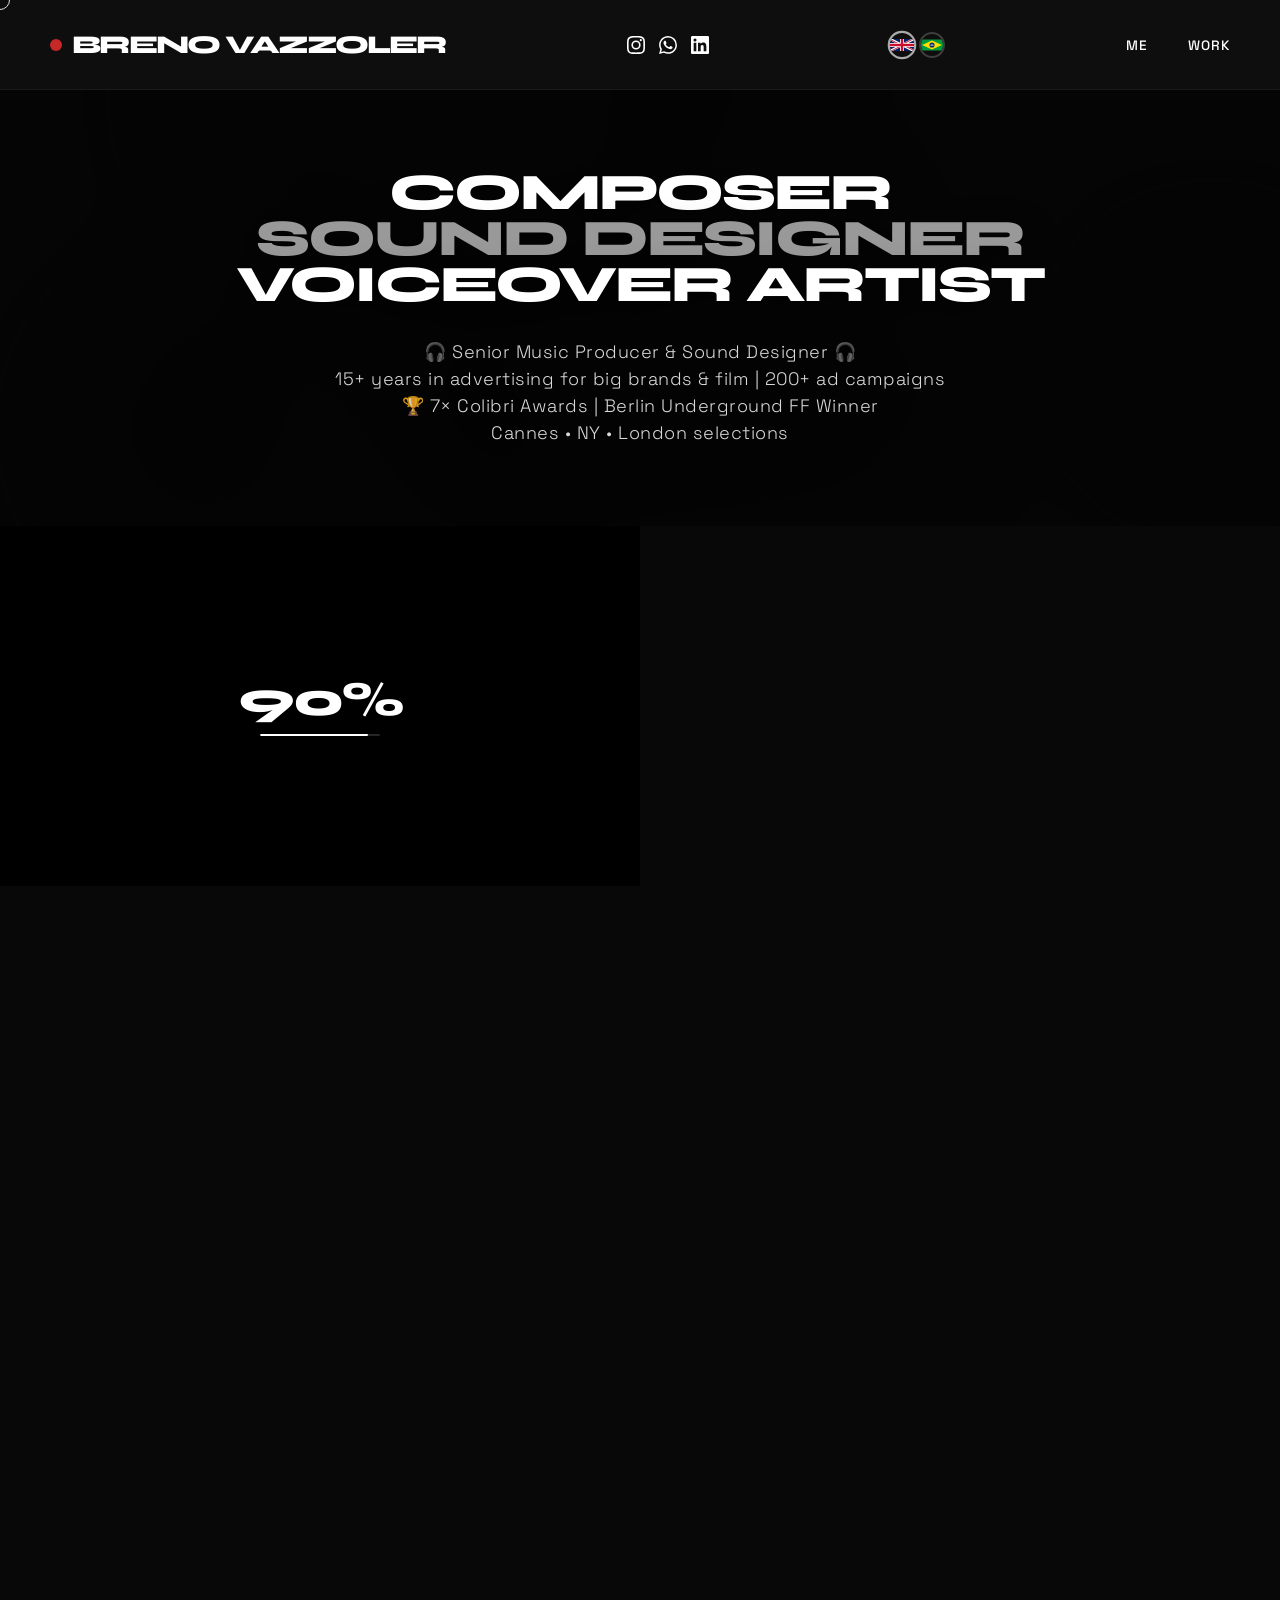
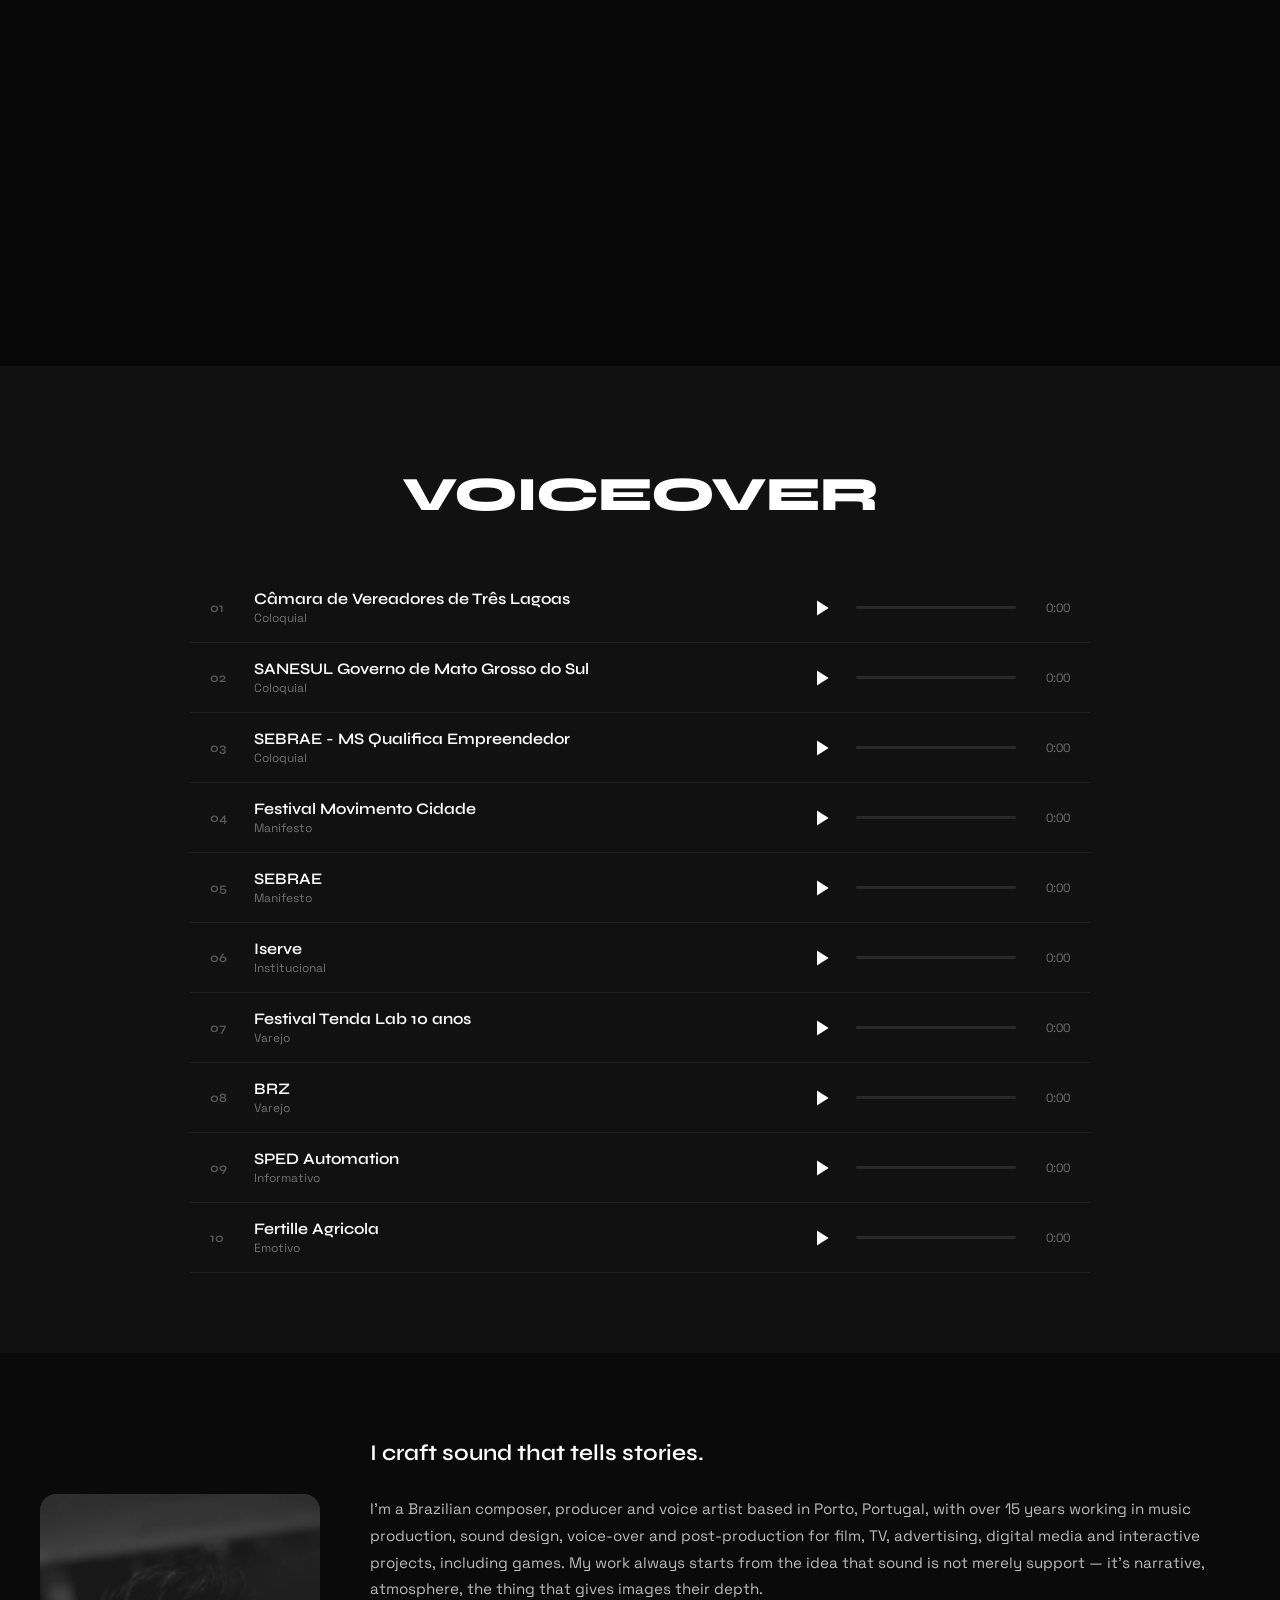
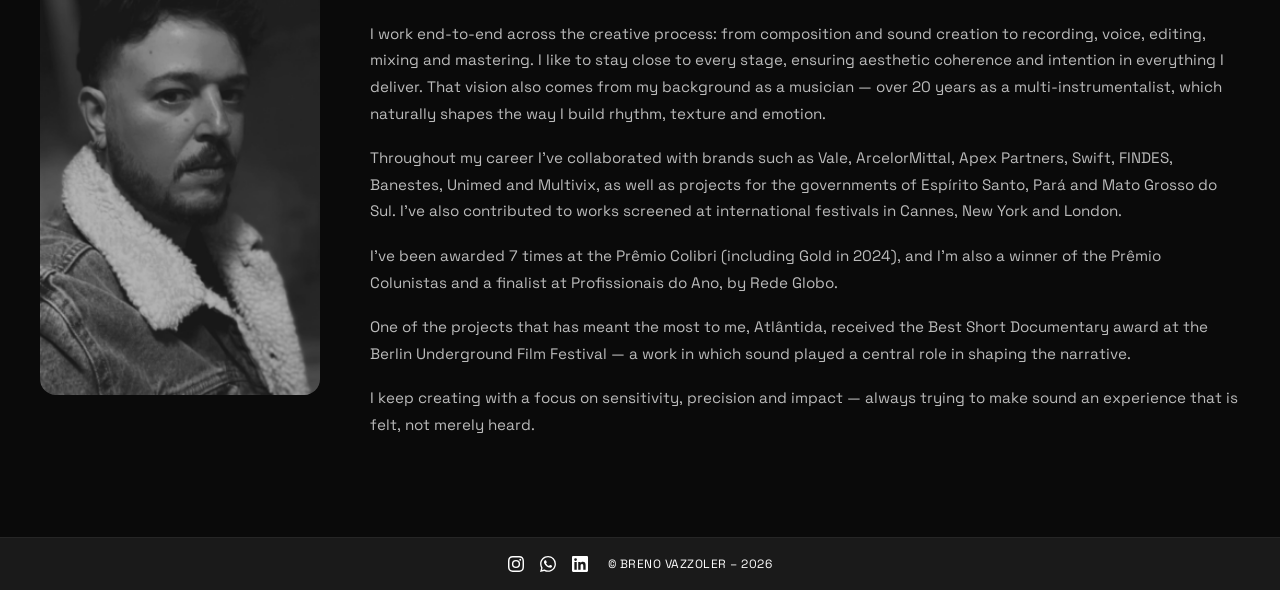
==== commit 2907ad17: "9" ====
--- a/index.html
+++ b/index.html
@@ -37,37 +37,6 @@
 }
 
 html { scroll-behavior: smooth; }
-
-/* --- LOADING SCREEN --- */
-#loader-screen {
-  position: fixed;
-  top: 0;
-  left: 0;
-  width: 100vw;
-  height: 100vh;
-  background-color: #000000;
-  z-index: 10000;
-  display: flex;
-  justify-content: center;
-  align-items: center;
-  transition: opacity 0.6s ease, visibility 0.6s ease;
-}
-
-#loader-screen.hidden {
-  opacity: 0;
-  visibility: hidden;
-  pointer-events: none;
-}
-
-.loader-percentage {
-  font-family: var(--font-display);
-  font-weight: 800;
-  font-size: clamp(4rem, 15vw, 10rem);
-  color: #ffffff;
-  letter-spacing: -4px;
-  line-height: 1;
-}
-
 .hero-role-link {
   color: inherit;
   text-decoration: none;
@@ -1427,6 +1396,8 @@
     padding-bottom: max(40px, env(safe-area-inset-bottom));
   }
 
+
+
   .mobile-nav a { font-size: 1.8rem; }
   .mobile-nav { gap: 30px; }
 
@@ -1454,15 +1425,54 @@
   nav a::before { display: none; }
 }
 
+
+/* --- VIDEO LOADING OVERLAY --- */
+.video-loading-overlay {
+  position: absolute;
+  top: 0; left: 0;
+  width: 100%; height: 100%;
+  display: flex;
+  flex-direction: column;
+  justify-content: center;
+  align-items: center;
+  background: #000;
+  z-index: 15;
+  transition: opacity 0.5s ease, visibility 0.5s ease;
+}
+.video-loading-overlay.hidden {
+  opacity: 0;
+  visibility: hidden;
+  pointer-events: none;
+}
+.video-loading-pct {
+  font-family: var(--font-display);
+  font-weight: 800;
+  font-size: clamp(1.5rem, 4vw, 3rem);
+  color: #fff;
+  letter-spacing: -2px;
+  line-height: 1;
+}
+.video-loading-bar {
+  width: 60%;
+  max-width: 120px;
+  height: 2px;
+  background: rgba(255,255,255,0.15);
+  border-radius: 2px;
+  margin-top: 10px;
+  overflow: hidden;
+}
+.video-loading-bar-fill {
+  height: 100%;
+  width: 0%;
+  background: #fff;
+  border-radius: 2px;
+  transition: width 0.15s linear;
+}
+
 </style>
 </head>
 
 <body>
-
-<!-- LOADING SCREEN -->
-<div id="loader-screen">
-  <div class="loader-percentage" id="loader-percentage">0%</div>
-</div>
 
 <div class="cursor" id="cursor"></div>
 
@@ -1492,7 +1502,7 @@
       <svg viewBox="0 0 24 24" fill="white" width="18" height="18"><path d="M17.472 14.382c-.297-.149-1.758-.867-2.03-.967-.273-.099-.471-.148-.67.15-.197.297-.767.966-.94 1.164-.173.199-.347.223-.644.075-.297-.15-1.255-.463-2.39-1.475-.883-.788-1.48-1.761-1.653-2.059-.173-.297-.018-.458.13-.606.134-.133.298-.347.446-.52.149-.174.198-.298.298-.497.099-.198.05-.371-.025-.52-.075-.149-.669-1.612-.916-2.207-.242-.579-.487-.5-.669-.51-.173-.008-.371-.01-.57-.01-.198 0-.52.074-.792.372-.272.297-1.04 1.016-1.04 2.479 0 1.462 1.065 2.875 1.213 3.074.149.198 2.096 3.2 5.077 4.487.709.306 1.262.489 1.694.625.712.227 1.36.195 1.871.118.571-.085 1.758-.719 2.006-1.413.248-.694.248-1.289.173-1.413-.074-.124-.272-.198-.57-.347m-5.421 7.403h-.004a9.87 9.87 0 01-5.031-1.378l-.361-.214-3.741.982.998-3.648-.235-.374a9.86 9.86 0 01-1.51-5.26c.001-5.45 4.436-9.884 9.888-9.884 2.64 0 5.122 1.03 6.988 2.898a9.825 9.825 0 012.893 6.994c-.003 5.45-4.437 9.884-9.885 9.884m8.413-18.297A11.815 11.815 0 0012.05 0C5.495 0 .16 5.335.157 11.892c0 2.096.547 4.142 1.588 5.945L.057 24l6.305-1.654a11.882 11.882 0 005.683 1.448h.005c6.554 0 11.89-5.335 11.893-11.893a11.821 11.821 0 00-3.48-8.413z"/></svg>
     </a>
     <a href="https://www.linkedin.com/in/brenovazzoler" target="_blank" rel="noopener" aria-label="LinkedIn" data-hover>
-      <svg viewBox="0 0 24 24" fill="white" width="18" height="18"><path d="M20.447 20.452h-3.554v-5.569c0-1.328-.027-3.037-1.852-3.037-1.853 0-2.136 1.445-2.136 2.939v5.667H9.351V9h3.414v1.561h.046c.477-.9 1.637-1.85 3.37-1.85 3.601 0 4.267 2.37 4.267 5.455v6.286zM5.337 7.433a2.062 2.062 0 01-2.063-2.065 2.064 2.064 1 112.063 2.065zm1.782 13.019H3.555V9h3.564v11.452zM22.225 0H1.771C.792 0 0 .774 0 1.729v20.542C0 23.227.792 24 1.771 24h20.451C23.2 24 24 23.227 24 22.271V1.729C24 .774 23.2 0 22.222 0h.003z"/></svg>
+      <svg viewBox="0 0 24 24" fill="white" width="18" height="18"><path d="M20.447 20.452h-3.554v-5.569c0-1.328-.027-3.037-1.852-3.037-1.853 0-2.136 1.445-2.136 2.939v5.667H9.351V9h3.414v1.561h.046c.477-.9 1.637-1.85 3.37-1.85 3.601 0 4.267 2.37 4.267 5.455v6.286zM5.337 7.433a2.062 2.062 0 01-2.063-2.065 2.064 2.064 0 112.063 2.065zm1.782 13.019H3.555V9h3.564v11.452zM22.225 0H1.771C.792 0 0 .774 0 1.729v20.542C0 23.227.792 24 1.771 24h20.451C23.2 24 24 23.227 24 22.271V1.729C24 .774 23.2 0 22.222 0h.003z"/></svg>
     </a>
   </div>
   <div class="lang-switch">
@@ -1839,6 +1849,7 @@
 
     <!-- QUADRANT 7: Bottom-Left 4 SMALL -->
     <div class="quadrant quadrant-small-grid">
+      <!-- Q7 VIDEO 1: defina src, grid-title e grid-cat abaixo -->
       <div class="grid-item q7-1" data-hover data-video-player>
         <video src="ArcelorMittalAPPEvoluir.mp4" muted loop playsinline autoplay preload="metadata"></video>
         <div class="play-overlay"><svg class="play-icon" viewBox="0 0 24 24" fill="white" width="48" height="48"><polygon points="5,3 19,12 5,21"/></svg></div>
@@ -1850,8 +1861,75 @@
           <button class="vc-btn vc-mute" title="Mute/Unmute"><svg class="icon-muted" viewBox="0 0 24 24" fill="white" width="18" height="18"><polygon points="11,5 6,9 2,9 2,15 6,15 11,19"/><line x1="23" y1="9" x2="17" y2="15" stroke="white" stroke-width="2"/><line x1="17" y1="9" x2="23" y2="15" stroke="white" stroke-width="2"/></svg><svg class="icon-unmuted" viewBox="0 0 24 24" fill="white" width="18" height="18" style="display:none"><polygon points="11,5 6,9 2,9 2,15 6,15 11,19"/><path d="M15.54 8.46a5 5 0 010 7.07" fill="none" stroke="white" stroke-width="2"/><path d="M19.07 4.93a10 10 0 010 14.14" fill="none" stroke="white" stroke-width="2"/></svg></button>
         </div>
         <div class="grid-info">
-          <div class="grid-title">ArcelorMittal</div>
-          <div class="grid-cat">APP Evoluir</div>
+          <div class="grid-title">Arcelor Mittal</div>
+          <div class="grid-cat">App Evoluir</div>
+        </div>
+      </div>
+      <!-- Q7 VIDEO 2: defina src, grid-title e grid-cat abaixo -->
+      <div class="grid-item q7-2" data-hover data-video-player>
+        <video src="Estado Transparente.mp4" muted loop playsinline autoplay preload="metadata"></video>
+        <div class="play-overlay"><svg class="play-icon" viewBox="0 0 24 24" fill="white" width="48" height="48"><polygon points="5,3 19,12 5,21"/></svg></div>
+        <div class="video-controls">
+          <button class="vc-btn vc-playpause" title="Play/Pause"><svg class="icon-play" viewBox="0 0 24 24" fill="white" width="18" height="18"><polygon points="5,3 19,12 5,21"/></svg><svg class="icon-pause" viewBox="0 0 24 24" fill="white" width="18" height="18" style="display:none"><rect x="5" y="3" width="4" height="18"/><rect x="15" y="3" width="4" height="18"/></svg></button>
+          <span class="vc-time">0:00</span>
+          <div class="vc-progress"><div class="vc-progress-bar"><div class="vc-progress-fill"></div></div></div>
+          <span class="vc-time">0:00</span>
+          <button class="vc-btn vc-mute" title="Mute/Unmute"><svg class="icon-muted" viewBox="0 0 24 24" fill="white" width="18" height="18"><polygon points="11,5 6,9 2,9 2,15 6,15 11,19"/><line x1="23" y1="9" x2="17" y2="15" stroke="white" stroke-width="2"/><line x1="17" y1="9" x2="23" y2="15" stroke="white" stroke-width="2"/></svg><svg class="icon-unmuted" viewBox="0 0 24 24" fill="white" width="18" height="18" style="display:none"><polygon points="11,5 6,9 2,9 2,15 6,15 11,19"/><path d="M15.54 8.46a5 5 0 010 7.07" fill="none" stroke="white" stroke-width="2"/><path d="M19.07 4.93a10 10 0 010 14.14" fill="none" stroke="white" stroke-width="2"/></svg></button>
+        </div>
+        <div class="grid-info">
+          <div class="grid-title">SECOM ES</div>
+          <div class="grid-cat">Estado Transparente</div>
+        </div>
+      </div>
+      <!-- Q7 VIDEO 3: defina src, grid-title e grid-cat abaixo -->
+      <div class="grid-item q7-3" data-hover data-video-player>
+        <video src="kadão e kadinho.mp4" muted loop playsinline autoplay preload="metadata"></video>
+        <div class="play-overlay"><svg class="play-icon" viewBox="0 0 24 24" fill="white" width="48" height="48"><polygon points="5,3 19,12 5,21"/></svg></div>
+        <div class="video-controls">
+          <button class="vc-btn vc-playpause" title="Play/Pause"><svg class="icon-play" viewBox="0 0 24 24" fill="white" width="18" height="18"><polygon points="5,3 19,12 5,21"/></svg><svg class="icon-pause" viewBox="0 0 24 24" fill="white" width="18" height="18" style="display:none"><rect x="5" y="3" width="4" height="18"/><rect x="15" y="3" width="4" height="18"/></svg></button>
+          <span class="vc-time">0:00</span>
+          <div class="vc-progress"><div class="vc-progress-bar"><div class="vc-progress-fill"></div></div></div>
+          <span class="vc-time">0:00</span>
+          <button class="vc-btn vc-mute" title="Mute/Unmute"><svg class="icon-muted" viewBox="0 0 24 24" fill="white" width="18" height="18"><polygon points="11,5 6,9 2,9 2,15 6,15 11,19"/><line x1="23" y1="9" x2="17" y2="15" stroke="white" stroke-width="2"/><line x1="17" y1="9" x2="23" y2="15" stroke="white" stroke-width="2"/></svg><svg class="icon-unmuted" viewBox="0 0 24 24" fill="white" width="18" height="18" style="display:none"><polygon points="11,5 6,9 2,9 2,15 6,15 11,19"/><path d="M15.54 8.46a5 5 0 010 7.07" fill="none" stroke="white" stroke-width="2"/><path d="M19.07 4.93a10 10 0 010 14.14" fill="none" stroke="white" stroke-width="2"/></svg></button>
+        </div>
+        <div class="grid-info">
+          <div class="grid-title">Unimed Vitória</div>
+          <div class="grid-cat">Kadão e Kadinho</div>
+        </div>
+      </div>
+      <!-- Q7 VIDEO 4: defina src, grid-title e grid-cat abaixo -->
+      <div class="grid-item q7-4" data-hover data-video-player>
+        <video src="multivixcaua.mp4" muted loop playsinline autoplay preload="metadata"></video>
+        <div class="play-overlay"><svg class="play-icon" viewBox="0 0 24 24" fill="white" width="48" height="48"><polygon points="5,3 19,12 5,21"/></svg></div>
+        <div class="video-controls">
+          <button class="vc-btn vc-playpause" title="Play/Pause"><svg class="icon-play" viewBox="0 0 24 24" fill="white" width="18" height="18"><polygon points="5,3 19,12 5,21"/></svg><svg class="icon-pause" viewBox="0 0 24 24" fill="white" width="18" height="18" style="display:none"><rect x="5" y="3" width="4" height="18"/><rect x="15" y="3" width="4" height="18"/></svg></button>
+          <span class="vc-time">0:00</span>
+          <div class="vc-progress"><div class="vc-progress-bar"><div class="vc-progress-fill"></div></div></div>
+          <span class="vc-time">0:00</span>
+          <button class="vc-btn vc-mute" title="Mute/Unmute"><svg class="icon-muted" viewBox="0 0 24 24" fill="white" width="18" height="18"><polygon points="11,5 6,9 2,9 2,15 6,15 11,19"/><line x1="23" y1="9" x2="17" y2="15" stroke="white" stroke-width="2"/><line x1="17" y1="9" x2="23" y2="15" stroke="white" stroke-width="2"/></svg><svg class="icon-unmuted" viewBox="0 0 24 24" fill="white" width="18" height="18" style="display:none"><polygon points="11,5 6,9 2,9 2,15 6,15 11,19"/><path d="M15.54 8.46a5 5 0 010 7.07" fill="none" stroke="white" stroke-width="2"/><path d="M19.07 4.93a10 10 0 010 14.14" fill="none" stroke="white" stroke-width="2"/></svg></button>
+        </div>
+        <div class="grid-info">
+          <div class="grid-title">Multivix</div>
+          <div class="grid-cat">Cauã Reymond</div>
+        </div>
+      </div>
+    </div>
+
+    <!-- QUADRANT 8: Bottom-Right LARGE -->
+    <div class="quadrant quadrant-large">
+      <div class="grid-item grid-item-large q8-large" data-hover data-video-player>
+        <video src="32FestivaldeCinemadeVitória.mp4" muted loop playsinline autoplay preload="metadata"></video>
+        <div class="play-overlay"><svg class="play-icon" viewBox="0 0 24 24" fill="white" width="48" height="48"><polygon points="5,3 19,12 5,21"/></svg></div>
+        <div class="video-controls">
+          <button class="vc-btn vc-playpause" title="Play/Pause"><svg class="icon-play" viewBox="0 0 24 24" fill="white" width="18" height="18"><polygon points="5,3 19,12 5,21"/></svg><svg class="icon-pause" viewBox="0 0 24 24" fill="white" width="18" height="18" style="display:none"><rect x="5" y="3" width="4" height="18"/><rect x="15" y="3" width="4" height="18"/></svg></button>
+          <span class="vc-time">0:00</span>
+          <div class="vc-progress"><div class="vc-progress-bar"><div class="vc-progress-fill"></div></div></div>
+          <span class="vc-time">0:00</span>
+          <button class="vc-btn vc-mute" title="Mute/Unmute"><svg class="icon-muted" viewBox="0 0 24 24" fill="white" width="18" height="18"><polygon points="11,5 6,9 2,9 2,15 6,15 11,19"/><line x1="23" y1="9" x2="17" y2="15" stroke="white" stroke-width="2"/><line x1="17" y1="9" x2="23" y2="15" stroke="white" stroke-width="2"/></svg><svg class="icon-unmuted" viewBox="0 0 24 24" fill="white" width="18" height="18" style="display:none"><polygon points="11,5 6,9 2,9 2,15 6,15 11,19"/><path d="M15.54 8.46a5 5 0 010 7.07" fill="none" stroke="white" stroke-width="2"/><path d="M19.07 4.93a10 10 0 010 14.14" fill="none" stroke="white" stroke-width="2"/></svg></button>
+        </div>
+        <div class="grid-info">
+          <div class="grid-title">32 Festivalde Cinema de Vitória</div>
+          <div class="grid-cat">Jingle</div>
         </div>
       </div>
     </div>
@@ -1859,89 +1937,772 @@
   </div>
 </section>
 
+<!-- VOICEOVER / AUDIO PLAYER -->
+<section id="voiceover" class="reveal">
+  <div class="voiceover-container">
+    <h2 class="section-title" data-i18n="section_voiceover">VOICEOVER</h2>
+    <div class="audio-player-list" id="audio-player-list">
+
+      <div class="audio-track" data-audio-player>
+        <audio style="display:none" preload="metadata" src="1 Câmara de Vereadores de Três Lagoas - Coloquial.mp3"></audio>
+        <div class="audio-track-number">01</div>
+        <div class="audio-track-info">
+          <div class="audio-track-title">Câmara de Vereadores de Três Lagoas</div>
+          <div class="audio-track-cat">Coloquial</div>
+        </div>
+        <div class="audio-track-controls">
+          <button class="audio-btn-play" aria-label="Play"><svg viewBox="0 0 24 24" fill="white" width="20" height="20"><polygon points="6,3 20,12 6,21"/></svg></button>
+        </div>
+        <div class="audio-track-progress-wrap">
+          <div class="audio-track-progress-bar"><div class="audio-track-progress-fill"></div></div>
+        </div>
+        <div class="audio-track-time"><span class="audio-current">0:00</span></div>
+      </div>
+
+      <div class="audio-track" data-audio-player>
+        <audio style="display:none" preload="metadata" src="2 SANESUL Governo de Mato Grosso do Sul - Coloquial.mp3"></audio>
+        <div class="audio-track-number">02</div>
+        <div class="audio-track-info">
+          <div class="audio-track-title">SANESUL Governo de Mato Grosso do Sul</div>
+          <div class="audio-track-cat">Coloquial</div>
+        </div>
+        <div class="audio-track-controls">
+          <button class="audio-btn-play" aria-label="Play"><svg viewBox="0 0 24 24" fill="white" width="20" height="20"><polygon points="6,3 20,12 6,21"/></svg></button>
+        </div>
+        <div class="audio-track-progress-wrap">
+          <div class="audio-track-progress-bar"><div class="audio-track-progress-fill"></div></div>
+        </div>
+        <div class="audio-track-time"><span class="audio-current">0:00</span></div>
+      </div>
+
+      <div class="audio-track" data-audio-player>
+        <audio style="display:none" preload="metadata" src="3 SEBRAE - MS Qualifica Empreendedor - Coloquial.mp3"></audio>
+        <div class="audio-track-number">03</div>
+        <div class="audio-track-info">
+          <div class="audio-track-title">SEBRAE - MS Qualifica Empreendedor</div>
+          <div class="audio-track-cat">Coloquial</div>
+        </div>
+        <div class="audio-track-controls">
+          <button class="audio-btn-play" aria-label="Play"><svg viewBox="0 0 24 24" fill="white" width="20" height="20"><polygon points="6,3 20,12 6,21"/></svg></button>
+        </div>
+        <div class="audio-track-progress-wrap">
+          <div class="audio-track-progress-bar"><div class="audio-track-progress-fill"></div></div>
+        </div>
+        <div class="audio-track-time"><span class="audio-current">0:00</span></div>
+      </div>
+
+      <div class="audio-track" data-audio-player>
+        <audio style="display:none" preload="metadata" src="4 Festival Movimento Cidade - Manifesto.mp3"></audio>
+        <div class="audio-track-number">04</div>
+        <div class="audio-track-info">
+          <div class="audio-track-title">Festival Movimento Cidade</div>
+          <div class="audio-track-cat">Manifesto</div>
+        </div>
+        <div class="audio-track-controls">
+          <button class="audio-btn-play" aria-label="Play"><svg viewBox="0 0 24 24" fill="white" width="20" height="20"><polygon points="6,3 20,12 6,21"/></svg></button>
+        </div>
+        <div class="audio-track-progress-wrap">
+          <div class="audio-track-progress-bar"><div class="audio-track-progress-fill"></div></div>
+        </div>
+        <div class="audio-track-time"><span class="audio-current">0:00</span></div>
+      </div>
+
+      <div class="audio-track" data-audio-player>
+        <audio style="display:none" preload="metadata" src="5 SEBRAE - Manifesto.mp3"></audio>
+        <div class="audio-track-number">05</div>
+        <div class="audio-track-info">
+          <div class="audio-track-title">SEBRAE</div>
+          <div class="audio-track-cat">Manifesto</div>
+        </div>
+        <div class="audio-track-controls">
+          <button class="audio-btn-play" aria-label="Play"><svg viewBox="0 0 24 24" fill="white" width="20" height="20"><polygon points="6,3 20,12 6,21"/></svg></button>
+        </div>
+        <div class="audio-track-progress-wrap">
+          <div class="audio-track-progress-bar"><div class="audio-track-progress-fill"></div></div>
+        </div>
+        <div class="audio-track-time"><span class="audio-current">0:00</span></div>
+      </div>
+
+      <div class="audio-track" data-audio-player>
+        <audio style="display:none" preload="metadata" src="6 Iserve - Institucional.mp3"></audio>
+        <div class="audio-track-number">06</div>
+        <div class="audio-track-info">
+          <div class="audio-track-title">Iserve</div>
+          <div class="audio-track-cat">Institucional</div>
+        </div>
+        <div class="audio-track-controls">
+          <button class="audio-btn-play" aria-label="Play"><svg viewBox="0 0 24 24" fill="white" width="20" height="20"><polygon points="6,3 20,12 6,21"/></svg></button>
+        </div>
+        <div class="audio-track-progress-wrap">
+          <div class="audio-track-progress-bar"><div class="audio-track-progress-fill"></div></div>
+        </div>
+        <div class="audio-track-time"><span class="audio-current">0:00</span></div>
+      </div>
+
+      <div class="audio-track" data-audio-player>
+        <audio style="display:none" preload="metadata" src="7 Festival Tenda Lab 10 anos - Varejo.mp3"></audio>
+        <div class="audio-track-number">07</div>
+        <div class="audio-track-info">
+          <div class="audio-track-title">Festival Tenda Lab 10 anos</div>
+          <div class="audio-track-cat">Varejo</div>
+        </div>
+        <div class="audio-track-controls">
+          <button class="audio-btn-play" aria-label="Play"><svg viewBox="0 0 24 24" fill="white" width="20" height="20"><polygon points="6,3 20,12 6,21"/></svg></button>
+        </div>
+        <div class="audio-track-progress-wrap">
+          <div class="audio-track-progress-bar"><div class="audio-track-progress-fill"></div></div>
+        </div>
+        <div class="audio-track-time"><span class="audio-current">0:00</span></div>
+      </div>
+
+      <div class="audio-track" data-audio-player>
+        <audio style="display:none" preload="metadata" src="8 BRZ - Varejo.mp3"></audio>
+        <div class="audio-track-number">08</div>
+        <div class="audio-track-info">
+          <div class="audio-track-title">BRZ</div>
+          <div class="audio-track-cat">Varejo</div>
+        </div>
+        <div class="audio-track-controls">
+          <button class="audio-btn-play" aria-label="Play"><svg viewBox="0 0 24 24" fill="white" width="20" height="20"><polygon points="6,3 20,12 6,21"/></svg></button>
+        </div>
+        <div class="audio-track-progress-wrap">
+          <div class="audio-track-progress-bar"><div class="audio-track-progress-fill"></div></div>
+        </div>
+        <div class="audio-track-time"><span class="audio-current">0:00</span></div>
+      </div>
+
+      <div class="audio-track" data-audio-player>
+        <audio style="display:none" preload="metadata" src="9 SPED Automation -  Informativo.mp3"></audio>
+        <div class="audio-track-number">09</div>
+        <div class="audio-track-info">
+          <div class="audio-track-title">SPED Automation</div>
+          <div class="audio-track-cat">Informativo</div>
+        </div>
+        <div class="audio-track-controls">
+          <button class="audio-btn-play" aria-label="Play"><svg viewBox="0 0 24 24" fill="white" width="20" height="20"><polygon points="6,3 20,12 6,21"/></svg></button>
+        </div>
+        <div class="audio-track-progress-wrap">
+          <div class="audio-track-progress-bar"><div class="audio-track-progress-fill"></div></div>
+        </div>
+        <div class="audio-track-time"><span class="audio-current">0:00</span></div>
+      </div>
+
+      <div class="audio-track" data-audio-player>
+        <audio style="display:none" preload="metadata" src="10 Fertille Agricola - Emotivo.mp3"></audio>
+        <div class="audio-track-number">10</div>
+        <div class="audio-track-info">
+          <div class="audio-track-title">Fertille Agricola</div>
+          <div class="audio-track-cat">Emotivo</div>
+        </div>
+        <div class="audio-track-controls">
+          <button class="audio-btn-play" aria-label="Play"><svg viewBox="0 0 24 24" fill="white" width="20" height="20"><polygon points="6,3 20,12 6,21"/></svg></button>
+        </div>
+        <div class="audio-track-progress-wrap">
+          <div class="audio-track-progress-bar"><div class="audio-track-progress-fill"></div></div>
+        </div>
+        <div class="audio-track-time"><span class="audio-current">0:00</span></div>
+      </div>
+
+    </div>
+  </div>
+</section>
+
+<!-- ABOUT SECTION -->
+<section id="about" class="about-section">
+  <div class="about-container">
+    <div class="about-photo">
+      <img src="porto.png" alt="Breno Vazzoler">
+    </div>
+    <div class="about-text">
+      <p data-i18n="about_p1">I craft sound that tells stories.</p>
+      <p data-i18n="about_p2">I'm a Brazilian composer, producer and voice artist based in Porto, Portugal, with over 15 years working in music production, sound design, voice-over and post-production for film, TV, advertising, digital media and interactive projects, including games. My work always starts from the idea that sound is not merely support — it's narrative, atmosphere, the thing that gives images their depth.</p>
+      <p data-i18n="about_p3">I work end-to-end across the creative process: from composition and sound creation to recording, voice, editing, mixing and mastering. I like to stay close to every stage, ensuring aesthetic coherence and intention in everything I deliver. That vision also comes from my background as a musician — over 20 years as a multi-instrumentalist, which naturally shapes the way I build rhythm, texture and emotion.</p>
+      <p data-i18n="about_p4">Throughout my career I've collaborated with brands such as Vale, ArcelorMittal, Apex Partners, Swift, FINDES, Banestes, Unimed and Multivix, as well as projects for the governments of Espírito Santo, Pará and Mato Grosso do Sul. I've also contributed to works screened at international festivals in Cannes, New York and London.</p>
+      <p data-i18n="about_p5">I've been awarded 7 times at the Prêmio Colibri (including Gold in 2024), and I'm also a winner of the Prêmio Colunistas and a finalist at Profissionais do Ano, by Rede Globo.</p>
+      <p data-i18n="about_p6">One of the projects that has meant the most to me, Atlântida, received the Best Short Documentary award at the Berlin Underground Film Festival — a work in which sound played a central role in shaping the narrative.</p>
+      <p data-i18n="about_p7">I keep creating with a focus on sensitivity, precision and impact — always trying to make sound an experience that is felt, not merely heard.</p>
+    </div>
+  </div>
+</section>
+
+<!-- FOOTER -->
 <footer>
-  <p>&copy; 2026 Breno Vazzoler. All rights reserved.</p>
+  <div class="footer-social">
+    <a href="https://www.instagram.com/brenovazzoler/" target="_blank" rel="noopener" aria-label="Instagram">
+      <svg viewBox="0 0 24 24" fill="white" width="16" height="16"><path d="M12 2.163c3.204 0 3.584.012 4.85.07 3.252.148 4.771 1.691 4.919 4.919.058 1.265.069 1.645.069 4.849 0 3.205-.012 3.584-.069 4.849-.149 3.225-1.664 4.771-4.919 4.919-1.266.058-1.644.07-4.85.07-3.204 0-3.584-.012-4.849-.07-3.26-.149-4.771-1.699-4.919-4.92-.058-1.265-.07-1.644-.07-4.849 0-3.204.013-3.583.07-4.849.149-3.227 1.664-4.771 4.919-4.919 1.266-.057 1.645-.069 4.849-.069zM12 0C8.741 0 8.333.014 7.053.072 2.695.272.273 2.69.073 7.052.014 8.333 0 8.741 0 12c0 3.259.014 3.668.072 4.948.2 4.358 2.618 6.78 6.98 6.98C8.333 23.986 8.741 24 12 24c3.259 0 3.668-.014 4.948-.072 4.354-.2 6.782-2.618 6.979-6.98.059-1.28.073-1.689.073-4.948 0-3.259-.014-3.667-.072-4.947-.196-4.354-2.617-6.78-6.979-6.98C15.668.014 15.259 0 12 0zm0 5.838a6.162 6.162 0 100 12.324 6.162 6.162 0 000-12.324zM12 16a4 4 0 110-8 4 4 0 010 8zm6.406-11.845a1.44 1.44 0 100 2.881 1.44 1.44 0 000-2.881z"/></svg>
+    </a>
+    <a href="https://wa.me/351934168614" target="_blank" rel="noopener" aria-label="WhatsApp">
+      <svg viewBox="0 0 24 24" fill="white" width="16" height="16"><path d="M17.472 14.382c-.297-.149-1.758-.867-2.03-.967-.273-.099-.471-.148-.67.15-.197.297-.767.966-.94 1.164-.173.199-.347.223-.644.075-.297-.15-1.255-.463-2.39-1.475-.883-.788-1.48-1.761-1.653-2.059-.173-.297-.018-.458.13-.606.134-.133.298-.347.446-.52.149-.174.198-.298.298-.497.099-.198.05-.371-.025-.52-.075-.149-.669-1.612-.916-2.207-.242-.579-.487-.5-.669-.51-.173-.008-.371-.01-.57-.01-.198 0-.52.074-.792.372-.272.297-1.04 1.016-1.04 2.479 0 1.462 1.065 2.875 1.213 3.074.149.198 2.096 3.2 5.077 4.487.709.306 1.262.489 1.694.625.712.227 1.36.195 1.871.118.571-.085 1.758-.719 2.006-1.413.248-.694.248-1.289.173-1.413-.074-.124-.272-.198-.57-.347m-5.421 7.403h-.004a9.87 9.87 0 01-5.031-1.378l-.361-.214-3.741.982.998-3.648-.235-.374a9.86 9.86 0 01-1.51-5.26c.001-5.45 4.436-9.884 9.888-9.884 2.64 0 5.122 1.03 6.988 2.898a9.825 9.825 0 012.893 6.994c-.003 5.45-4.437 9.884-9.885 9.884m8.413-18.297A11.815 11.815 0 0012.05 0C5.495 0 .16 5.335.157 11.892c0 2.096.547 4.142 1.588 5.945L.057 24l6.305-1.654a11.882 11.882 0 005.683 1.448h.005c6.554 0 11.89-5.335 11.893-11.893a11.821 11.821 0 00-3.48-8.413z"/></svg>
+    </a>
+    <a href="https://www.linkedin.com/in/brenovazzoler" target="_blank" rel="noopener" aria-label="LinkedIn">
+      <svg viewBox="0 0 24 24" fill="white" width="16" height="16"><path d="M20.447 20.452h-3.554v-5.569c0-1.328-.027-3.037-1.852-3.037-1.853 0-2.136 1.445-2.136 2.939v5.667H9.351V9h3.414v1.561h.046c.477-.9 1.637-1.85 3.37-1.85 3.601 0 4.267 2.37 4.267 5.455v6.286zM5.337 7.433a2.062 2.062 0 01-2.063-2.065 2.064 2.064 0 112.063 2.065zm1.782 13.019H3.555V9h3.564v11.452zM22.225 0H1.771C.792 0 0 .774 0 1.729v20.542C0 23.227.792 24 1.771 24h20.451C23.2 24 24 23.227 24 22.271V1.729C24 .774 23.2 0 22.222 0h.003z"/></svg>
+    </a>
+  </div>
+  <p data-i18n="footer_copy">© BRENO VAZZOLER – 2026</p>
 </footer>
 
 <script>
-  (function() {
-    var pct = document.getElementById('loader-percentage');
-    var loader = document.getElementById('loader-screen');
-    var p = 0;
-    var done = 0;
-    var total = 0;
-    var fontsReady = false;
-    var winReady = false;
-    var finished = false;
-    var t0 = Date.now();
-
-    function show(n) { if (pct) pct.textContent = n + '%'; }
-    function anim(to) {
-      var i = setInterval(function() {
-        if (p < to) { p++; show(p); }
-        else { clearInterval(i); }
-      }, 12);
+const isMouseDevice = window.matchMedia('(pointer: fine)').matches;
+
+// --- 1. CUSTOM CURSOR ---
+const cursor = document.getElementById('cursor');
+if (isMouseDevice) {
+  cursor.style.display = 'block';
+  document.addEventListener('mousemove', (e) => {
+    cursor.style.left = e.clientX + 'px';
+    cursor.style.top  = e.clientY + 'px';
+  });
+
+  // Aplicar efeito de hover em TODOS os elementos interativos do site
+  const interactiveSelectors = [
+    'a', 'button', 'input', 'textarea', 'select', 'label',
+    '[data-hover]', '[data-video-player]', '[data-audio-player]',
+    '.grid-item', '.audio-track', '.play-overlay', '.vc-btn',
+    '.audio-btn-play', '.lang-btn', '.hamburger', '.video-fullscreen-close',
+    '.vc-progress', '.audio-track-progress-bar', '.nav-dropdown-trigger',
+    '.mobile-nav-dropdown-trigger', '.mobile-nav-dropdown-menu a',
+    '.hero-sub', '.section-title', 'footer', '.about-section',
+    '.about-photo img', '.about-text p', '.footer-social a',
+    '.hero-text', '.grid-title', '.grid-cat', '.grid-info',
+    '.contact-card', '.form-group', '.logo-container', '.rec-dot'
+  ];
+
+  const interactiveElements = document.querySelectorAll(interactiveSelectors.join(', '));
+  interactiveElements.forEach(el => {
+    el.addEventListener('mouseenter', () => cursor.classList.add('hovered'));
+    el.addEventListener('mouseleave', () => cursor.classList.remove('hovered'));
+  });
+}
+
+// --- 2. FLUID BACKGROUND ANIMATION ---
+const canvas = document.getElementById('fluid-canvas');
+const ctx    = canvas.getContext('2d');
+let width, height;
+let particles = [];
+function getParticleCount() {
+  const w = window.innerWidth;
+  if (w < 480) return 5;
+  if (w < 768) return 8;
+  if (!isMouseDevice) return 10;
+  return 18;
+}
+let PARTICLE_COUNT = getParticleCount();
+const dpr = window.devicePixelRatio || 1;
+
+function resize() {
+  const heroEl = document.getElementById('hero');
+  const w = heroEl.offsetWidth;
+  const h = heroEl.offsetHeight;
+  canvas.width  = w * dpr;
+  canvas.height = h * dpr;
+  canvas.style.width  = w + 'px';
+  canvas.style.height = h + 'px';
+  ctx.setTransform(dpr, 0, 0, dpr, 0, 0);
+  width  = w;
+  height = h;
+  const newCount = getParticleCount();
+  if (newCount !== PARTICLE_COUNT) {
+    PARTICLE_COUNT = newCount;
+    while (particles.length > PARTICLE_COUNT) particles.pop();
+    while (particles.length < PARTICLE_COUNT) particles.push(new Particle());
+  }
+}
+window.addEventListener('resize', resize);
+resize();
+
+function getMaxParticleSize() {
+  const w = window.innerWidth;
+  if (w < 480) return 40;
+  if (w < 768) return 60;
+  return 80;
+}
+
+class Particle {
+  constructor() {
+    this.x     = Math.random() * width;
+    this.y     = Math.random() * height;
+    this.vx    = (Math.random() - 0.5) * 0.8;
+    this.vy    = (Math.random() - 0.5) * 0.8;
+    const maxSize = getMaxParticleSize();
+    this.size  = Math.random() * maxSize + (maxSize * 0.5);
+    const colors = ['rgba(80,80,80,0.7)', 'rgba(60,60,60,0.6)', 'rgba(100,100,100,0.5)', 'rgba(40,40,40,0.7)'];
+    this.color = colors[Math.floor(Math.random() * colors.length)];
+  }
+  update() {
+    this.x += this.vx;
+    this.y += this.vy;
+    if (this.x < -this.size || this.x > width  + this.size) this.vx *= -1;
+    if (this.y < -this.size || this.y > height + this.size) this.vy *= -1;
+  }
+  draw() {
+    ctx.beginPath();
+    ctx.arc(this.x, this.y, this.size, 0, Math.PI * 2);
+    ctx.fillStyle = this.color;
+    ctx.fill();
+  }
+}
+for (let i = 0; i < PARTICLE_COUNT; i++) particles.push(new Particle());
+function animateFluid() {
+  ctx.clearRect(0, 0, width, height);
+  particles.forEach(p => { p.update(); p.draw(); });
+  requestAnimationFrame(animateFluid);
+}
+animateFluid();
+
+// --- 3. TEXT / MOTION EFFECTS ---
+if (isMouseDevice) {
+  const logoText  = document.querySelector('.logo-text');
+  const mainTitle = document.getElementById('main-title');
+  document.addEventListener('mousemove', (e) => {
+    const x = (window.innerWidth  / 2 - e.clientX) / 40;
+    const y = (window.innerHeight / 2 - e.clientY) / 40;
+    if (logoText)  logoText.style.transform  = `skewX(${-x * 0.3}deg) translateY(${y * 0.1}px)`;
+    if (mainTitle) mainTitle.style.transform = `perspective(800px) rotateY(${x * 0.2}deg) rotateX(${-y * 0.2}deg)`;
+  });
+}
+
+// --- 4. SCROLL REVEAL ---
+const scrollElements = document.querySelectorAll('.reveal');
+const elementInView = (el, dividend = 1) => {
+  const elementTop = el.getBoundingClientRect().top;
+  return elementTop <= (window.innerHeight || document.documentElement.clientHeight) / dividend;
+};
+const displayScrollElement = (element) => { element.classList.add('visible'); };
+const handleScrollAnimation = () => {
+  scrollElements.forEach(el => {
+    if (elementInView(el, 1.15)) displayScrollElement(el);
+  });
+};
+window.addEventListener('scroll', handleScrollAnimation, { passive: true });
+handleScrollAnimation();
+
+
+// --- HAMBURGER MENU ---
+const hamburger = document.getElementById('hamburger');
+const mobileNav = document.getElementById('mobile-nav');
+
+hamburger.addEventListener('click', () => {{
+  const isOpen = mobileNav.classList.toggle('open');
+  hamburger.classList.toggle('open', isOpen);
+  hamburger.setAttribute('aria-expanded', isOpen);
+  document.body.style.overflow = isOpen ? 'hidden' : '';
+}});
+
+function closeMobileNav() {{
+  mobileNav.classList.remove('open');
+  hamburger.classList.remove('open');
+  hamburger.setAttribute('aria-expanded', 'false');
+  document.body.style.overflow = '';
+}}
+
+// --- FULLSCREEN VIDEO PLAYER ---
+const fsOverlay = document.getElementById('video-fullscreen');
+const fsVideo = document.getElementById('fs-video');
+const fsClose = document.getElementById('fs-close');
+const fsPlaypause = document.getElementById('fs-playpause');
+const fsMute = document.getElementById('fs-mute');
+const fsProgress = document.getElementById('fs-progress');
+const fsProgressFill = document.getElementById('fs-progress-fill');
+const fsTimeCurrent = document.getElementById('fs-time-current');
+const fsTimeDuration = document.getElementById('fs-time-duration');
+const fsTitle = document.getElementById('fs-title');
+const fsCat = document.getElementById('fs-cat');
+
+let activeGridItem = null;
+
+function fsFormat(s) {
+  if (isNaN(s)) return '0:00';
+  const m = Math.floor(s / 60);
+  const sec = Math.floor(s % 60);
+  return m + ':' + (sec < 10 ? '0' : '') + sec;
+}
+
+function fsUpdateUI() {
+  const playing = !fsVideo.paused && !fsVideo.ended;
+  const iconPlay = fsPlaypause.querySelector('.icon-play');
+  const iconPause = fsPlaypause.querySelector('.icon-pause');
+  const iconMuted = fsMute.querySelector('.icon-muted');
+  const iconUnmuted = fsMute.querySelector('.icon-unmuted');
+  iconPlay.style.display = playing ? 'none' : 'block';
+  iconPause.style.display = playing ? 'block' : 'none';
+  iconMuted.style.display = fsVideo.muted ? 'block' : 'none';
+  iconUnmuted.style.display = fsVideo.muted ? 'none' : 'block';
+  fsTimeCurrent.textContent = fsFormat(fsVideo.currentTime);
+  fsTimeDuration.textContent = fsFormat(fsVideo.duration);
+  if (fsVideo.duration) {
+    fsProgressFill.style.width = (fsVideo.currentTime / fsVideo.duration * 100) + '%';
+  }
+}
+
+function openFullscreen(item) {
+  const video = item.querySelector('video');
+  const titleEl = item.querySelector('.grid-title');
+  const catEl = item.querySelector('.grid-cat');
+  if (!video || !video.src) return;
+
+  activeGridItem = item;
+  fsVideo.src = video.src;
+  fsVideo.currentTime = 0;
+  fsVideo.muted = false;
+  fsVideo.loop = false;
+  fsTitle.textContent = titleEl ? titleEl.textContent : '';
+  fsCat.textContent = catEl ? catEl.textContent : '';
+
+  fsOverlay.classList.add('active');
+  document.body.style.overflow = 'hidden';
+
+  fsVideo.play().then(() => {
+    fsUpdateUI();
+  }).catch(() => {});
+
+  // Pause the grid video
+  video.pause();
+  item.classList.add('playing');
+}
+
+function closeFullscreen() {
+  fsVideo.pause();
+  fsVideo.src = '';
+  fsOverlay.classList.remove('active');
+  document.body.style.overflow = '';
+
+  if (activeGridItem) {
+    const gridVideo = activeGridItem.querySelector('video');
+    if (gridVideo) {
+      gridVideo.muted = true;
+      gridVideo.loop = true;
+      gridVideo.currentTime = 0;
+      gridVideo.play().catch(() => {});
     }
-    function hide() {
-      if (finished) return;
-      finished = true;
-      var wait = Math.max(0, 1000 - (Date.now() - t0));
-      setTimeout(function() {
-        anim(100);
-        setTimeout(function() { if (loader) loader.classList.add('hidden'); }, 500);
-      }, wait);
+    activeGridItem.classList.remove('playing');
+    activeGridItem = null;
+  }
+}
+
+fsClose.addEventListener('click', closeFullscreen);
+
+fsPlaypause.addEventListener('click', () => {
+  if (fsVideo.paused) {
+    fsVideo.play();
+  } else {
+    fsVideo.pause();
+  }
+});
+
+fsMute.addEventListener('click', () => {
+  fsVideo.muted = !fsVideo.muted;
+  fsUpdateUI();
+});
+
+fsProgress.addEventListener('click', (e) => {
+  const rect = fsProgress.getBoundingClientRect();
+  const pct = (e.clientX - rect.left) / rect.width;
+  if (fsVideo.duration) {
+    fsVideo.currentTime = pct * fsVideo.duration;
+  }
+});
+
+fsVideo.addEventListener('timeupdate', fsUpdateUI);
+fsVideo.addEventListener('play', fsUpdateUI);
+fsVideo.addEventListener('pause', fsUpdateUI);
+fsVideo.addEventListener('ended', closeFullscreen);
+
+// Escape key to close
+document.addEventListener('keydown', (e) => {
+  if (e.key === 'Escape' && fsOverlay.classList.contains('active')) {
+    closeFullscreen();
+  }
+});
+
+// Autoplay only visible videos (Intersection Observer)
+const allVideos = document.querySelectorAll('[data-video-player] video');
+const videoObserver = new IntersectionObserver((entries) => {
+  entries.forEach(entry => {
+    const v = entry.target;
+    const item = v.closest('.grid-item');
+    if (entry.isIntersecting) {
+      if (v.paused && item && !item.classList.contains('playing') && !fsOverlay.classList.contains('active')) {
+        v.muted = true;
+        v.loop = true;
+        v.play().catch(() => {});
+      }
+    } else {
+      if (item && !item.classList.contains('playing')) {
+        v.pause();
+      }
     }
-    function check() { if (done >= total && fontsReady && winReady) hide(); }
-
-    var vids = document.querySelectorAll('video');
-    var first5 = [];
-    for (var i = 0; i < vids.length && i < 5; i++) first5.push(vids[i]);
-    var links = document.querySelectorAll('link[rel="stylesheet"][href*="fonts.googleapis"]');
-    var imgs = document.querySelectorAll('#hero img, .about-photo img');
-    var all = [];
-    for (i = 0; i < first5.length; i++) all.push(first5[i]);
-    for (i = 0; i < links.length; i++) all.push(links[i]);
-    for (i = 0; i < imgs.length; i++) all.push(imgs[i]);
-    total = all.length || 1;
-
-    function tick() {
-      done++;
-      var target = Math.floor((done / total) * 70);
-      if (p < target) anim(target);
-      if (done >= total) { check(); }
+  });
+}, { threshold: 0.25 });
+allVideos.forEach(v => videoObserver.observe(v));
+
+// Grid video click handlers — open fullscreen on play
+document.querySelectorAll('[data-video-player]').forEach(item => {
+  const video = item.querySelector('video');
+  const playOverlay = item.querySelector('.play-overlay');
+  if (!video) return;
+
+  // Hover = mute all others, unmute this instantly
+  item.addEventListener('mouseenter', () => {
+    // Mute all other videos instantly
+    document.querySelectorAll('[data-video-player]').forEach(other => {
+      if (other !== item) {
+        const v = other.querySelector('video');
+        if (v && !v.paused) { v.muted = true; v.volume = 1; }
+      }
+    });
+    if (!fsOverlay.classList.contains('active') && !video.paused) {
+      video.muted = false;
+      video.volume = 1;
     }
-
-    for (i = 0; i < all.length; i++) {
-      (function(el) {
-        var ok = false;
-        function once() { if (ok) return; ok = true; tick(); }
-        if (el.tagName === 'VIDEO') {
-          if (el.readyState >= 3) once();
-          else {
-            el.addEventListener('canplaythrough', once);
-            el.addEventListener('error', once);
-            setTimeout(once, 3000);
-          }
-        } else if (el.tagName === 'IMG') {
-          if (el.complete && el.naturalWidth > 0) once();
-          else { el.addEventListener('load', once); el.addEventListener('error', once); }
-        } else {
-          el.addEventListener('load', once);
-          el.addEventListener('error', once);
-        }
-      })(all[i]);
+  });
+  item.addEventListener('mouseleave', () => {
+    if (!fsOverlay.classList.contains('active')) {
+      video.muted = true;
+      video.volume = 1;
     }
-
-    if (document.fonts && document.fonts.ready) {
-      document.fonts.ready.then(function() { fontsReady = true; if (p < 85) anim(85); check(); });
+  });
+
+  // Click play overlay → open fullscreen
+  if (playOverlay) {
+    playOverlay.addEventListener('click', (e) => {
+      e.stopPropagation();
+      openFullscreen(item);
+    });
+  }
+
+  // Click anywhere on video area → open fullscreen
+  item.addEventListener('click', (e) => {
+    if (e.target.closest('.video-controls')) return;
+    if (e.target === playOverlay) return;
+    openFullscreen(item);
+  });
+});
+
+// --- VIDEO LOADING OVERLAY ---
+(function() {
+  const videos = document.querySelectorAll('video');
+  videos.forEach(video => {
+    const parent = video.parentElement;
+    if (!parent) return;
+
+    const overlay = document.createElement('div');
+    overlay.className = 'video-loading-overlay';
+    overlay.innerHTML = `
+      <div class="video-loading-pct">0%</div>
+      <div class="video-loading-bar"><div class="video-loading-bar-fill"></div></div>
+    `;
+    parent.appendChild(overlay);
+
+    const pctEl = overlay.querySelector('.video-loading-pct');
+    const fillEl = overlay.querySelector('.video-loading-bar-fill');
+    let progress = 0;
+    let interval = null;
+
+    function updateDisplay() {
+      const p = Math.floor(progress);
+      if (pctEl) pctEl.textContent = p + '%';
+      if (fillEl) fillEl.style.width = p + '%';
+    }
+
+    function finish() {
+      if (interval) { clearInterval(interval); interval = null; }
+      progress = 100;
+      updateDisplay();
+      setTimeout(() => {
+        overlay.classList.add('hidden');
+      }, 300);
+    }
+
+    interval = setInterval(() => {
+      if (progress < 90) {
+        progress += Math.random() * 6 + 1;
+        if (progress > 90) progress = 90;
+        updateDisplay();
+      }
+    }, 200);
+
+    if (video.readyState >= 3) {
+      finish();
     } else {
-      setTimeout(function() { fontsReady = true; if (p < 85) anim(85); check(); }, 1500);
+      video.addEventListener('canplaythrough', finish, { once: true });
+      video.addEventListener('loadeddata', finish, { once: true });
+      video.addEventListener('error', finish, { once: true });
+      setTimeout(finish, 5000);
     }
-
-    window.addEventListener('load', function() { winReady = true; if (p < 95) anim(95); check(); });
-    setTimeout(hide, 6000);
-  })();
+  });
+})();
 </script>
 
+<!-- Audio Player Script -->
+<script>
+// --- AUDIO PLAYER ---
+(function() {
+  const audio = new Audio();
+  let currentTrack = null;
+
+  function audioFmt(s) {
+    if (isNaN(s)) return '0:00';
+    const m = Math.floor(s / 60);
+    const sec = Math.floor(s % 60);
+    return m + ':' + (sec < 10 ? '0' : '') + sec;
+  }
+
+  function pauseIcon(btn) {
+    btn.innerHTML = '<svg viewBox="0 0 24 24" fill="white" width="20" height="20"><rect x="6" y="3" width="4" height="18"/><rect x="14" y="3" width="4" height="18"/></svg>';
+  }
+
+  function playIcon(btn) {
+    btn.innerHTML = '<svg viewBox="0 0 24 24" fill="white" width="20" height="20"><polygon points="6,3 20,12 6,21"/></svg>';
+  }
+
+  function stopAll() {
+    document.querySelectorAll('.audio-track').forEach(track => {
+      track.classList.remove('playing');
+      const btn = track.querySelector('.audio-btn-play');
+      playIcon(btn);
+      const fill = track.querySelector('.audio-track-progress-fill');
+      if (fill) fill.style.width = '0%';
+      const time = track.querySelector('.audio-current');
+      if (time) time.textContent = '0:00';
+    });
+  }
+
+  document.querySelectorAll('[data-audio-player]').forEach(track => {
+    const btn = track.querySelector('.audio-btn-play');
+    const progressBar = track.querySelector('.audio-track-progress-bar');
+    const progressFill = track.querySelector('.audio-track-progress-fill');
+    const timeEl = track.querySelector('.audio-current');
+
+    function updateProgress() {
+      if (audio.duration) {
+        progressFill.style.width = (audio.currentTime / audio.duration * 100) + '%';
+        timeEl.textContent = audioFmt(audio.currentTime);
+      }
+    }
+
+    btn.addEventListener('click', (e) => {
+      e.stopPropagation();
+      if (currentTrack === track && !audio.paused) {
+        audio.pause();
+        playIcon(btn);
+        return;
+      }
+      if (currentTrack === track && audio.paused) {
+        audio.play();
+        pauseIcon(btn);
+        return;
+      }
+      stopAll();
+      const trackAudio = track.querySelector('audio');
+      if (trackAudio && trackAudio.src) {
+        audio.src = trackAudio.src;
+        audio.load();
+      }
+      currentTrack = track;
+      track.classList.add('playing');
+      pauseIcon(btn);
+      audio.play().catch(() => {
+        playIcon(btn);
+        track.classList.remove('playing');
+        currentTrack = null;
+      });
+    });
+
+    progressBar.addEventListener('click', (e) => {
+      e.stopPropagation();
+      if (currentTrack !== track) return;
+      const rect = progressBar.getBoundingClientRect();
+      const pct = (e.clientX - rect.left) / rect.width;
+      if (audio.duration) {
+        audio.currentTime = pct * audio.duration;
+      }
+    });
+
+    audio.addEventListener('timeupdate', () => {
+      if (currentTrack) {
+        const fill = currentTrack.querySelector('.audio-track-progress-fill');
+        const time = currentTrack.querySelector('.audio-current');
+        if (fill && audio.duration) fill.style.width = (audio.currentTime / audio.duration * 100) + '%';
+        if (time) time.textContent = audioFmt(audio.currentTime);
+      }
+    });
+
+    audio.addEventListener('ended', () => {
+      stopAll();
+      currentTrack = null;
+    });
+  });
+})();
+
+// --- LANGUAGE SWITCHER ---
+const translations = {
+  en: {
+    nav_me: "ME",
+    nav_work: "WORK",
+    nav_soundtrack: "Original Soundtrack",
+    nav_voiceover: "Voiceover",
+    nav_sounddesign: "Sound Design",
+    hero_composer: "COMPOSER",
+    hero_sounddesigner: "SOUND DESIGNER",
+    hero_voiceover: "VOICEOVER ARTIST",
+    hero_sub: "\uD83C\uDFA7 Senior Music Producer &amp; Sound Designer \uD83C\uDFA7<br>15+ years in advertising for big brands &amp; film | 200+ ad campaigns<br>\uD83C\uDFC6 7\u00D7 Colibri Awards | Berlin Underground FF Winner<br>Cannes \u2022 NY \u2022 London selections",
+    section_voiceover: "VOICEOVER",
+    about_p1: "I craft sound that tells stories.",
+    about_p2: "I'm a Brazilian composer, producer and voice artist based in Porto, Portugal, with over 15 years working in music production, sound design, voice-over and post-production for film, TV, advertising, digital media and interactive projects, including games. My work always starts from the idea that sound is not merely support — it's narrative, atmosphere, the thing that gives images their depth.",
+    about_p3: "I work end-to-end across the creative process: from composition and sound creation to recording, voice, editing, mixing and mastering. I like to stay close to every stage, ensuring aesthetic coherence and intention in everything I deliver. That vision also comes from my background as a musician — over 20 years as a multi-instrumentalist, which naturally shapes the way I build rhythm, texture and emotion.",
+    about_p4: "Throughout my career I've collaborated with brands such as Vale, ArcelorMittal, Apex Partners, Swift, FINDES, Banestes, Unimed and Multivix, as well as projects for the governments of Espírito Santo, Pará and Mato Grosso do Sul. I've also contributed to works screened at international festivals in Cannes, New York and London.",
+    about_p5: "I've been awarded 7 times at the Prêmio Colibri (including Gold in 2024), and I'm also a winner of the Prêmio Colunistas and a finalist at Profissionais do Ano, by Rede Globo.",
+    about_p6: "One of the projects that has meant the most to me, Atlântida, received the Best Short Documentary award at the Berlin Underground Film Festival — a work in which sound played a central role in shaping the narrative.",
+    about_p7: "I keep creating with a focus on sensitivity, precision and impact — always trying to make sound an experience that is felt, not merely heard.",
+    footer_copy: "\u00A9 BRENO VAZZOLER \u2013 2026"
+  },
+  pt: {
+    nav_me: "EU",
+    nav_work: "TRABALHO",
+    nav_soundtrack: "Trilha Sonora Original",
+    nav_voiceover: "Locu\u00E7\u00E3o",
+    nav_sounddesign: "Design de Som",
+    hero_composer: "COMPOSITOR",
+    hero_sounddesigner: "DESIGNER DE SOM",
+    hero_voiceover: "LOCUTOR",
+    hero_sub: "\uD83C\uDFA7 Produtor Musical Sênior &amp; Designer de Som \uD83C\uDFA7<br>Mais de 15 anos em publicidade para grandes marcas &amp; cinema | Mais de 200 campanhas<br>\uD83C\uDFC6 7\u00D7 Prêmios Colibri | Vencedor Berlin Underground FF<br>Cannes \u2022 NY \u2022 London \u2013 Seleções",
+    section_voiceover: "LOCU\u00C7\u00C3O",
+    about_p1: "Crio som que conta histórias.",
+    about_p2: "Sou um compositor, produtor e locutor brasileiro, baseado no Porto (PT), com mais de 15 anos de atuação em produção musical, sound design, locução e pós-produção para cinema, TV, publicidade, mídia digital e projetos interativos, incluindo games. Meu trabalho parte sempre da ideia de que o som não é apenas suporte — é narrativa, é atmosfera, é o que faz a imagem ganhar profundidade.",
+    about_p3: "Atuo de ponta a ponta no processo criativo: da composição e criação sonora à gravação, locução, edição, mixagem e masterização. Gosto de acompanhar cada etapa de perto, garantindo coerência estética e intenção em tudo que entrego. Essa visão também vem da minha formação como músico — são mais de 20 anos como multi-instrumentista, o que naturalmente influencia minha forma de construir ritmo, textura e emoção.",
+    about_p4: "Ao longo da carreira, colaborei com marcas como Vale, ArcelorMittal, Apex Partners, Swift, FINDES, Banestes, Unimed e Multivix, além de projetos para o Governo do Estado do Espírito Santo, Governo do Estado do Pará e Governo do Estado de Mato Grosso do Sul. Também participei de trabalhos exibidos em festivais internacionais em cidades como Cannes, Nova York e Londres.",
+    about_p5: "Fui premiado 7 vezes no Prêmio Colibri (incluindo Ouro em 2024), além de vencedor do Prêmio Colunistas e finalista do Profissionais do Ano, da Rede Globo.",
+    about_p6: "Um dos projetos que mais me marcou, Atlântida, recebeu o prêmio de Melhor Documentário Curto no Berlin Underground Film Festival — um trabalho em que o som teve papel central na construção da narrativa.",
+    about_p7: "Sigo criando com foco em sensibilidade, precisão e impacto — sempre buscando fazer do som uma experiência que se sente, não apenas se escuta.",
+
+    footer_copy: "\u00A9 BRENO VAZZOLER \u2013 2026"
+  }
+};
+
+let currentLang = localStorage.getItem('lang') || 'en';
+
+function setLanguage(lang) {
+  currentLang = lang;
+  localStorage.setItem('lang', lang);
+  document.querySelectorAll('[data-i18n]').forEach(el => {
+    const key = el.getAttribute('data-i18n');
+    if (translations[lang] && translations[lang][key]) {
+      el.innerHTML = translations[lang][key];
+    }
+  });
+  document.querySelectorAll('.lang-btn').forEach(btn => {
+    btn.classList.toggle('active', btn.getAttribute('data-lang') === lang);
+  });
+}
+
+document.querySelectorAll('.lang-btn').forEach(btn => {
+  btn.addEventListener('click', () => {
+    setLanguage(btn.getAttribute('data-lang'));
+  });
+});
+
+// Apply saved language on load
+setLanguage(currentLang);
+</script>
 </body>
 </html>
